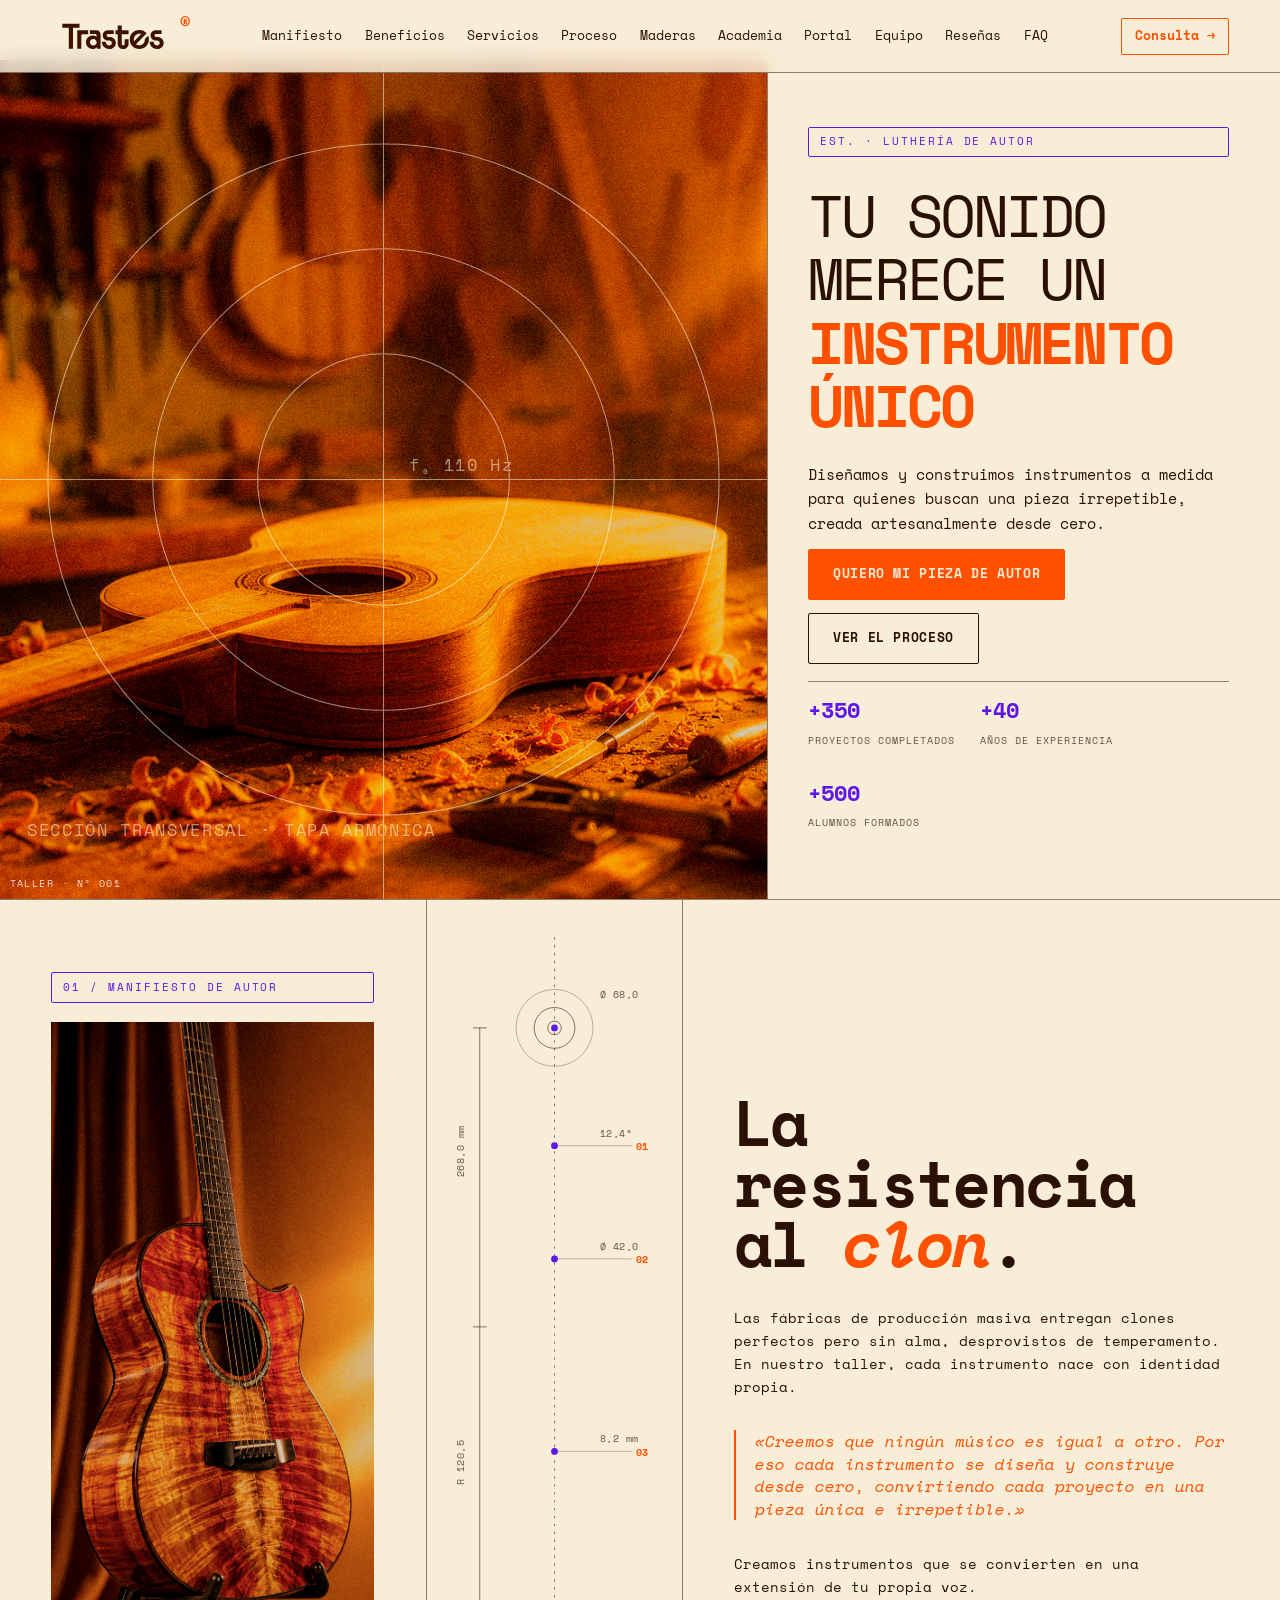
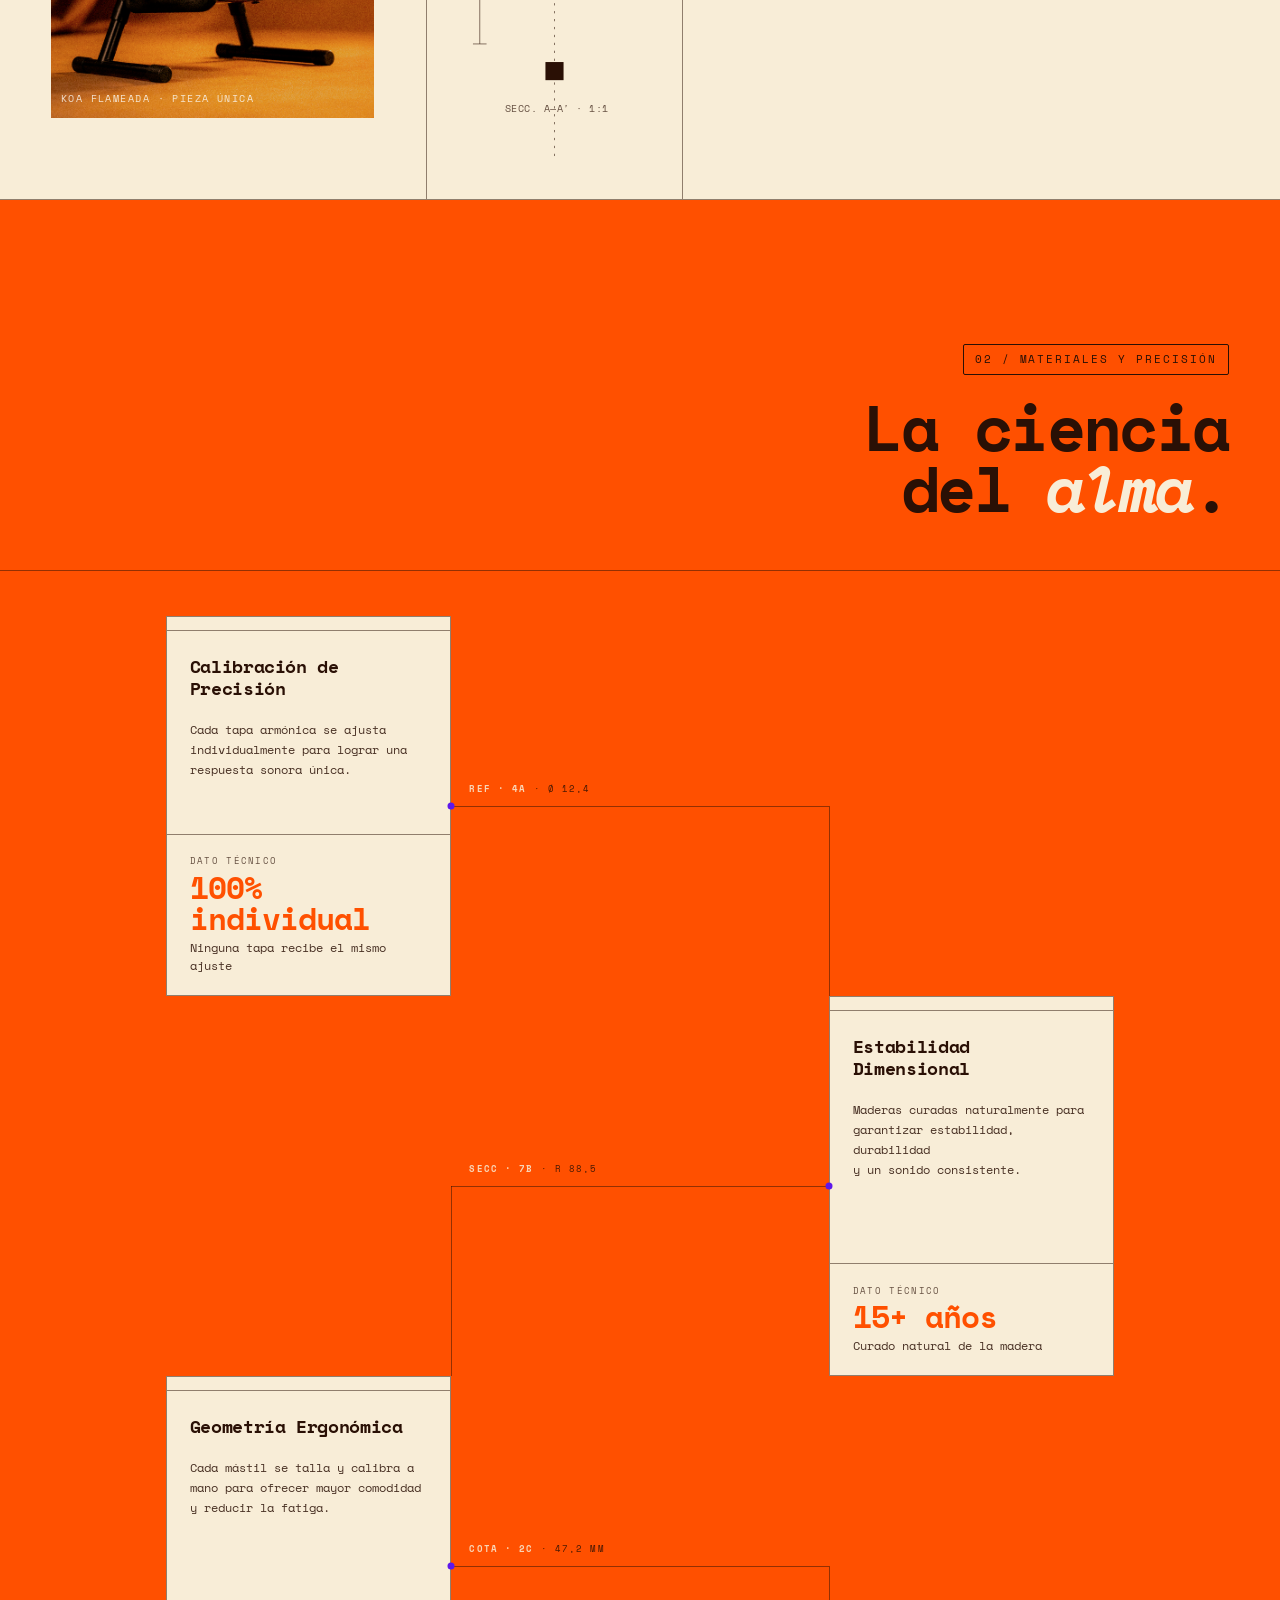
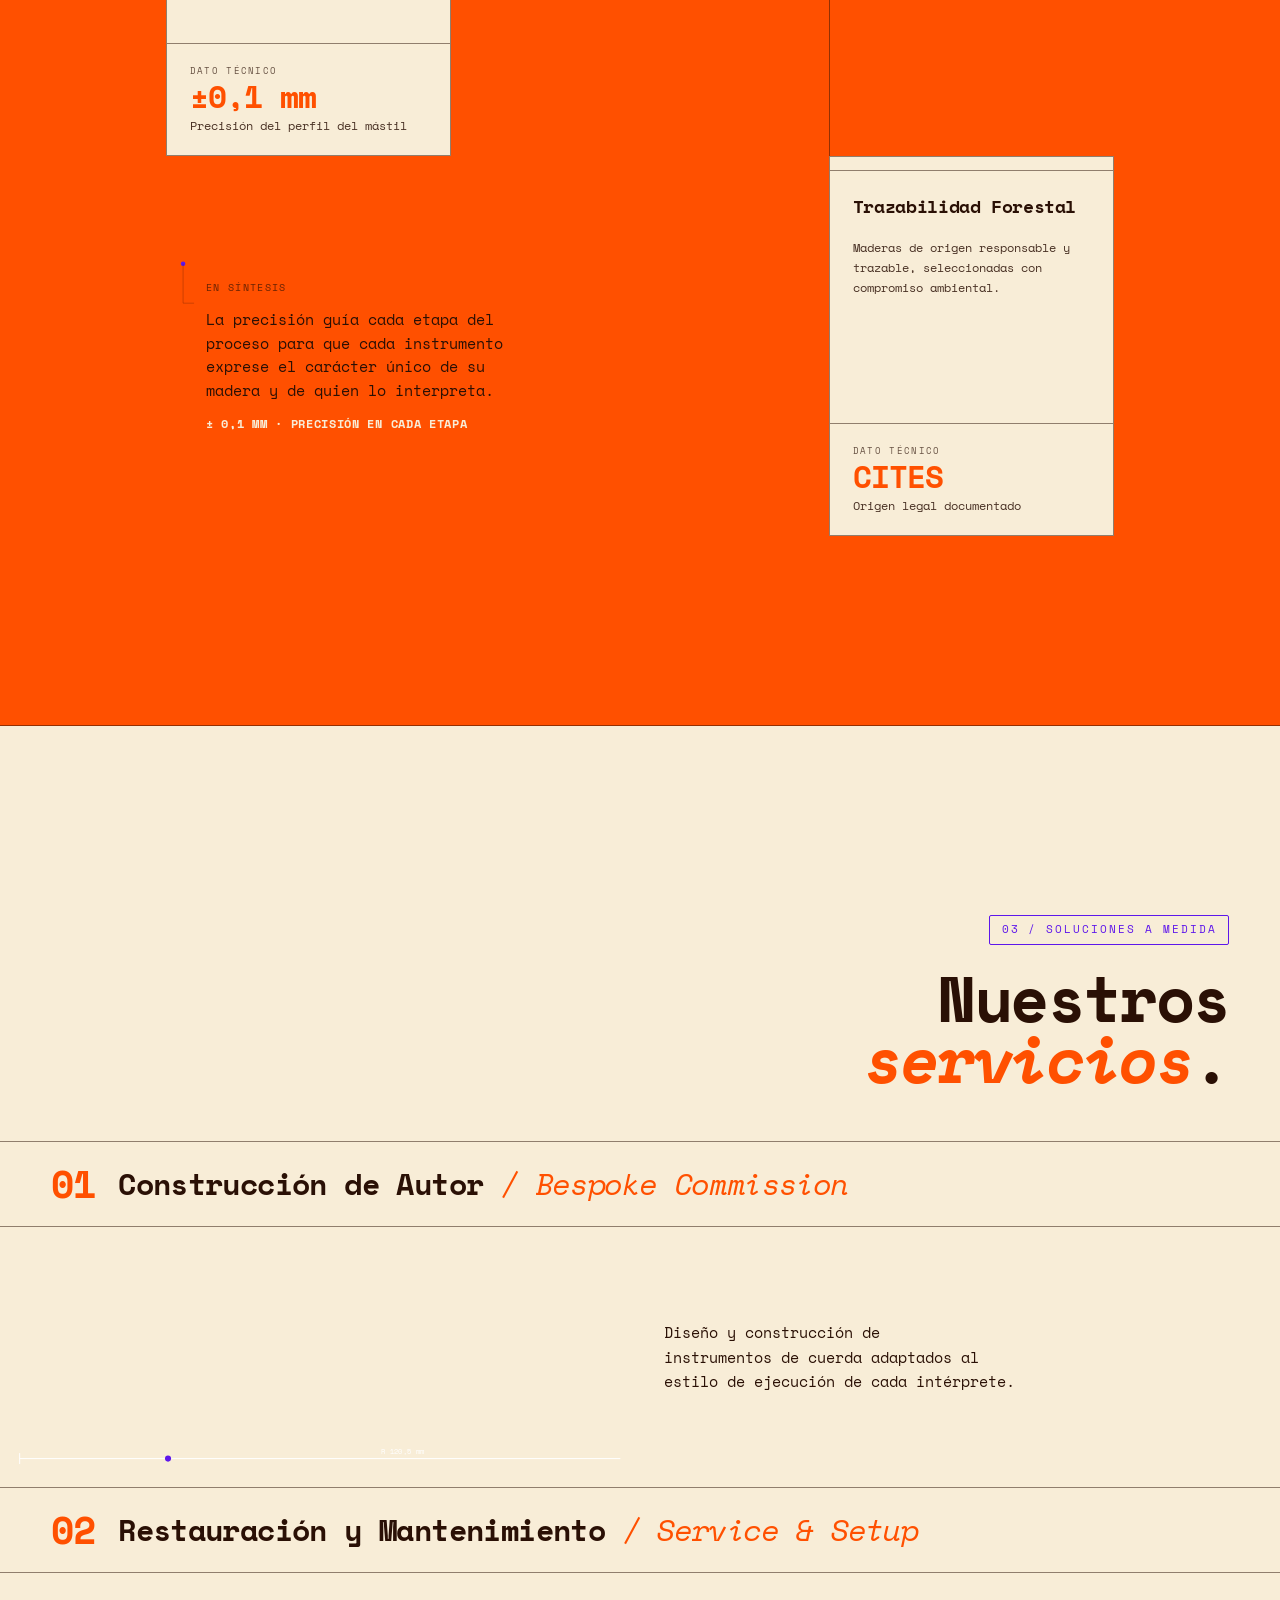
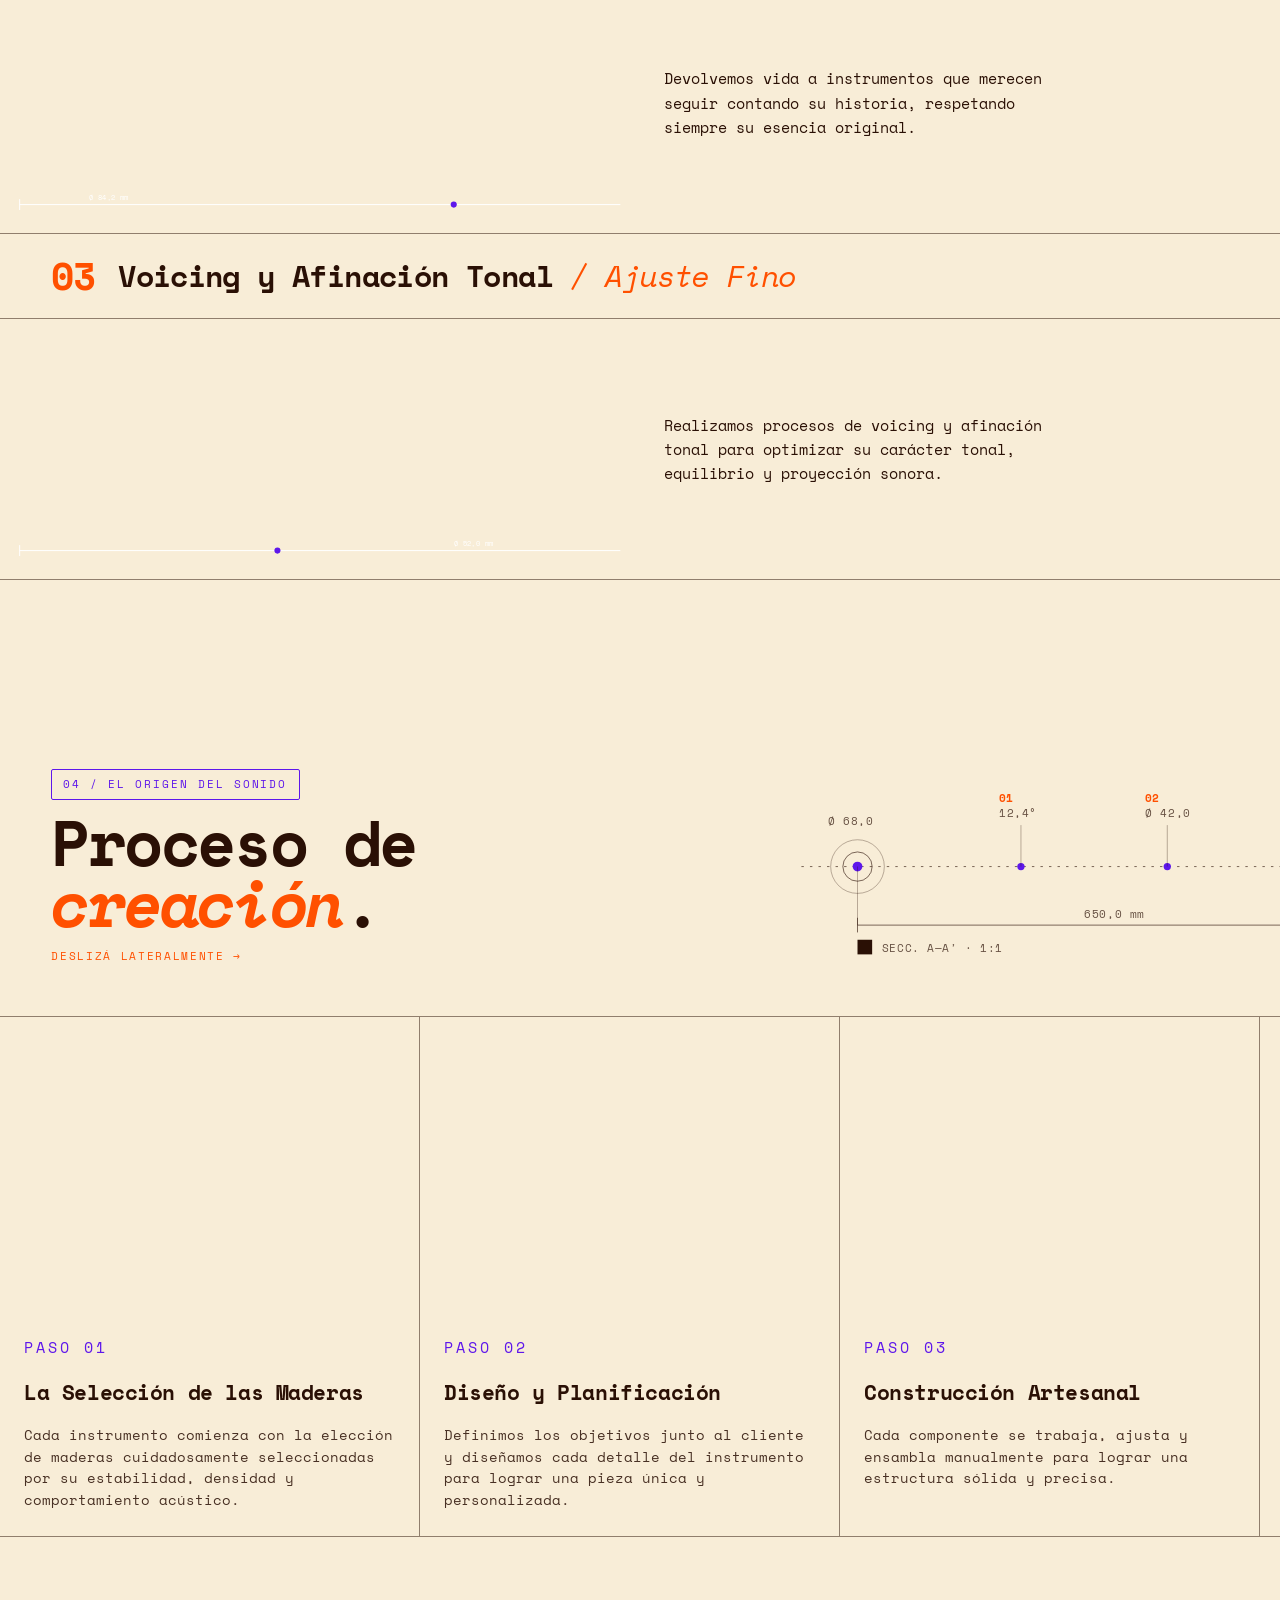
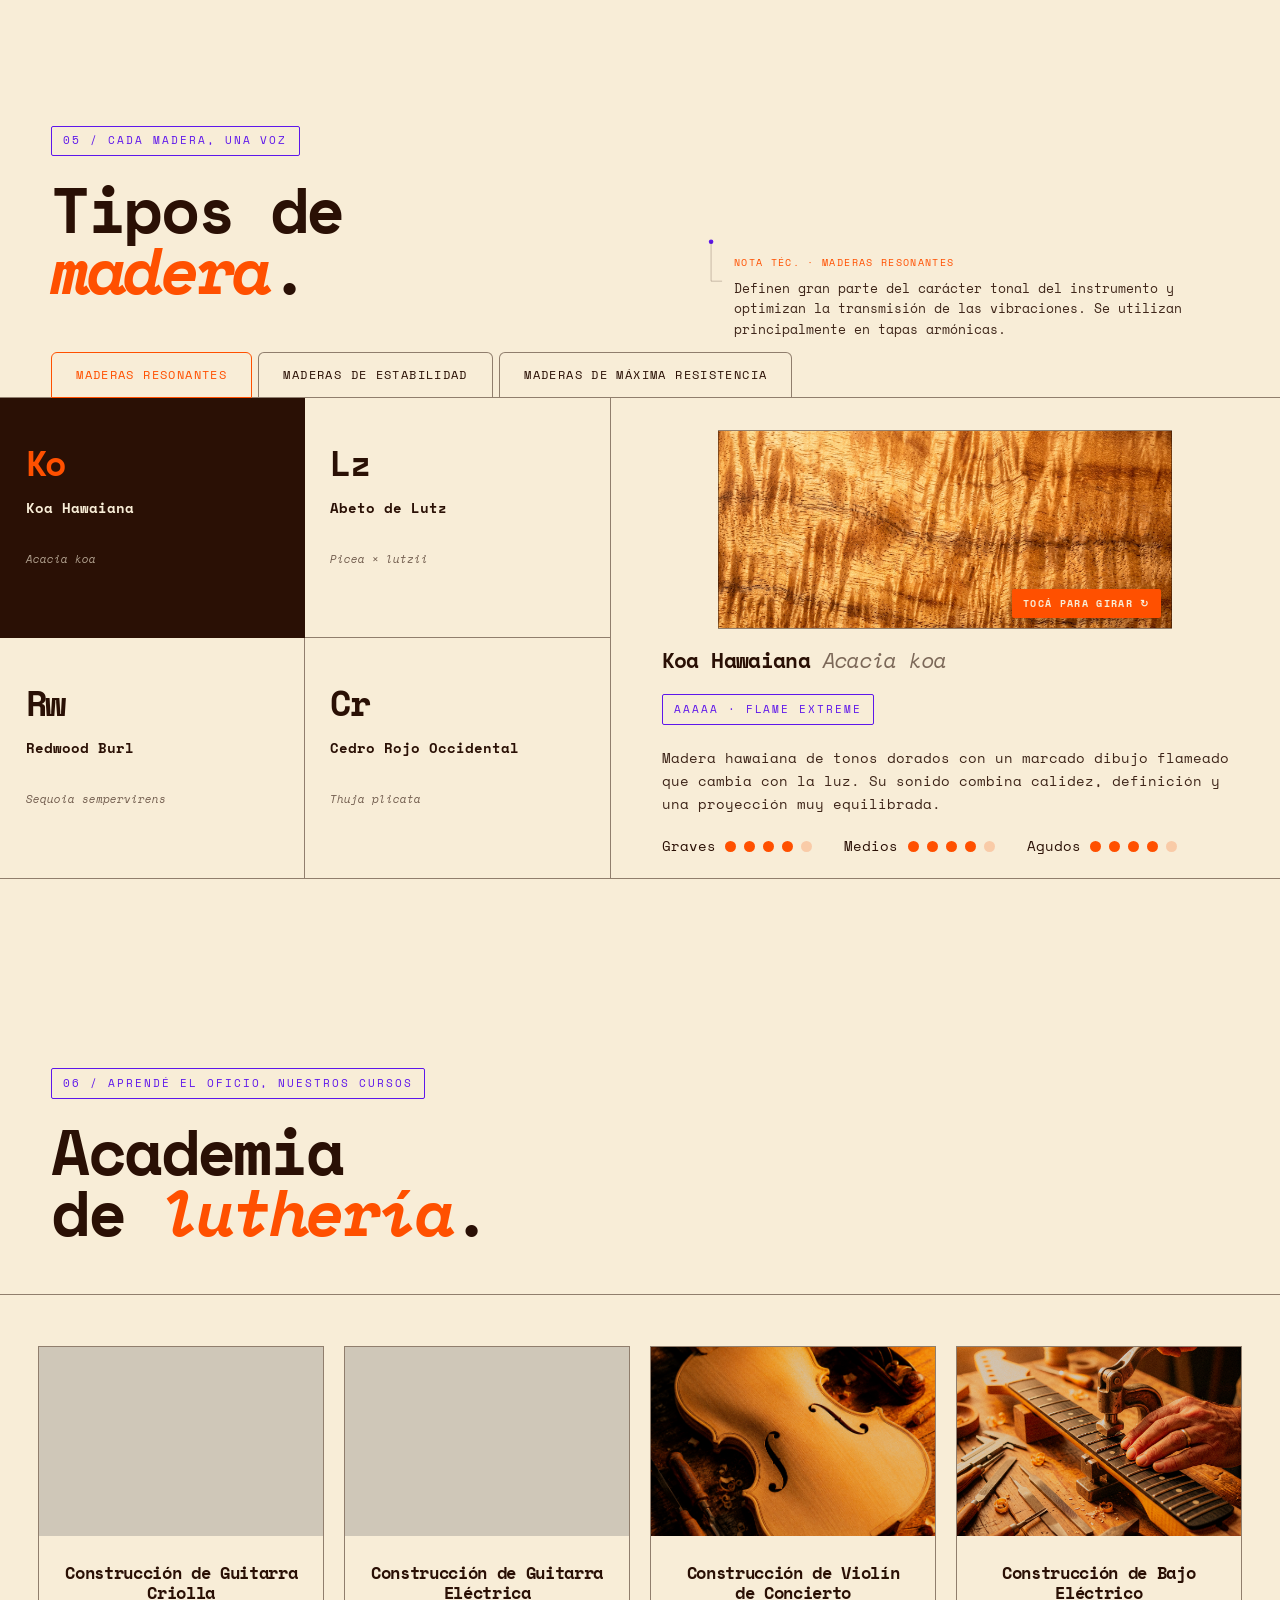
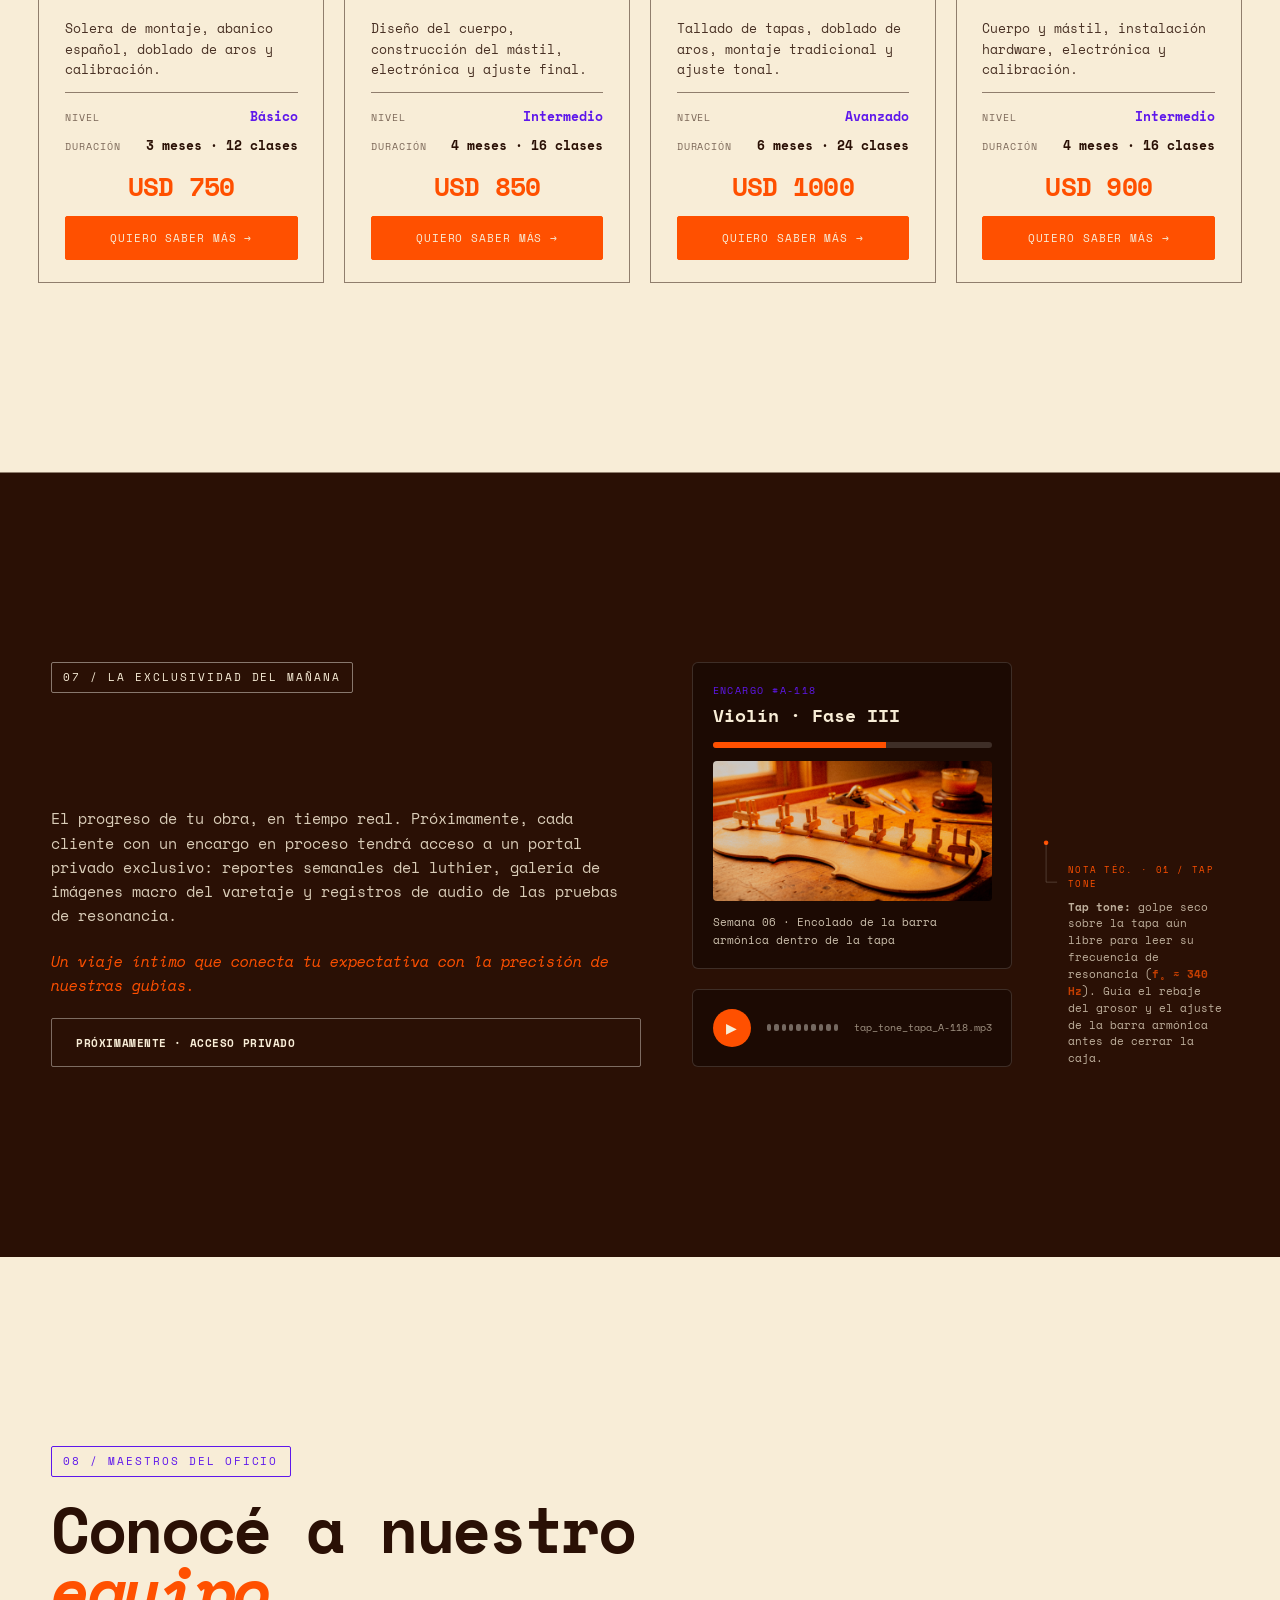
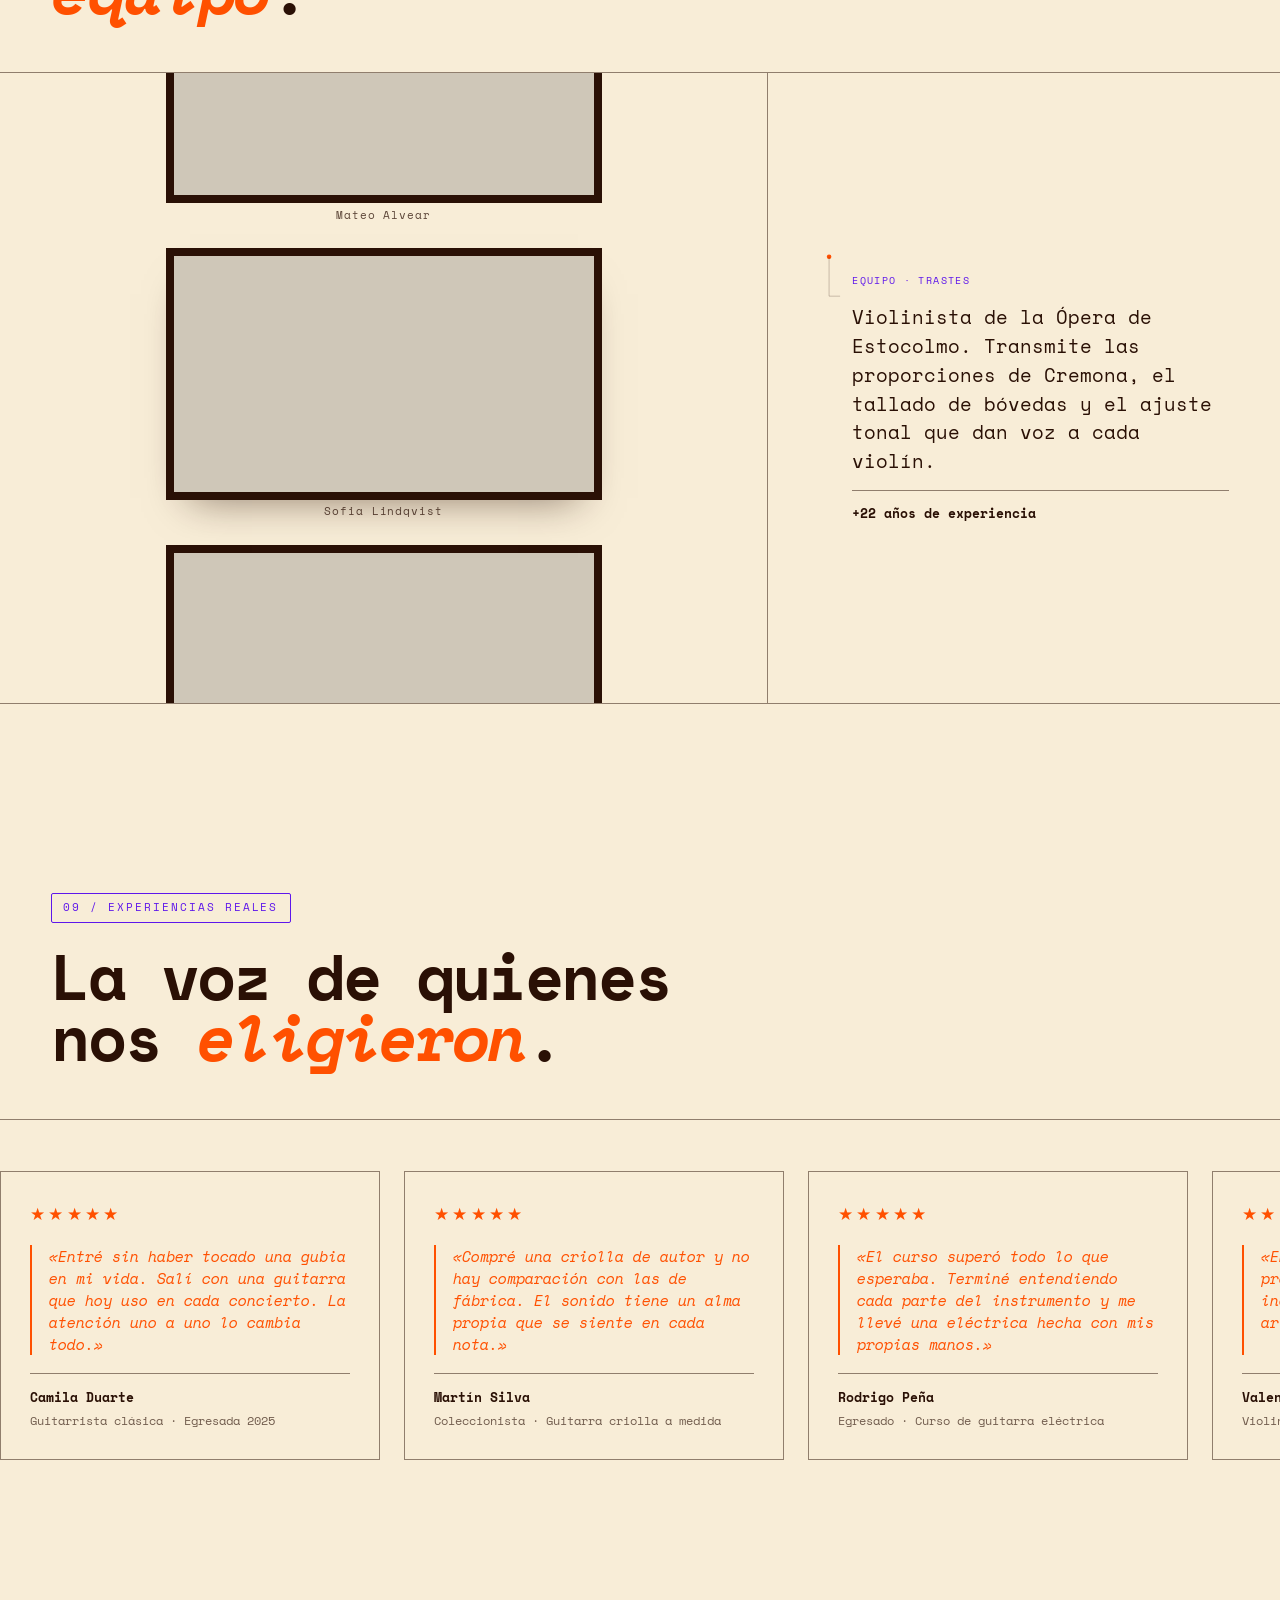
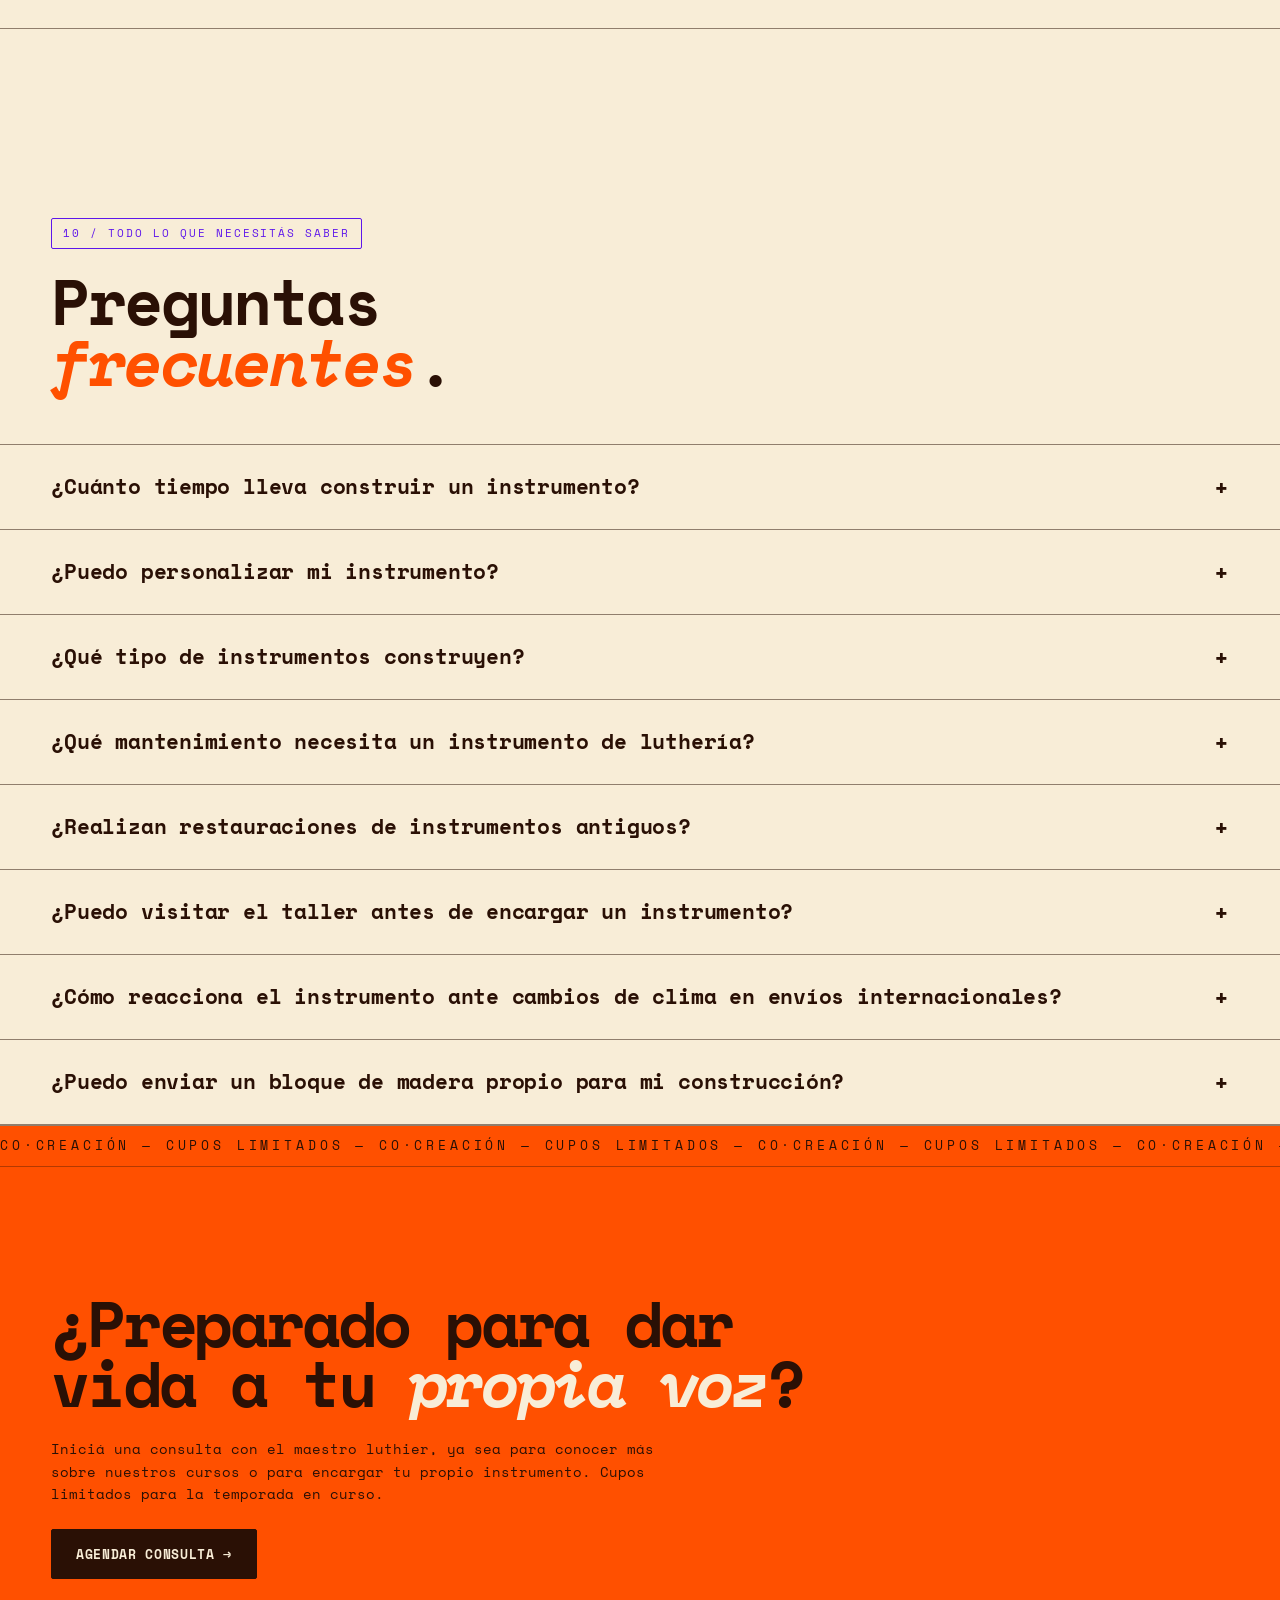
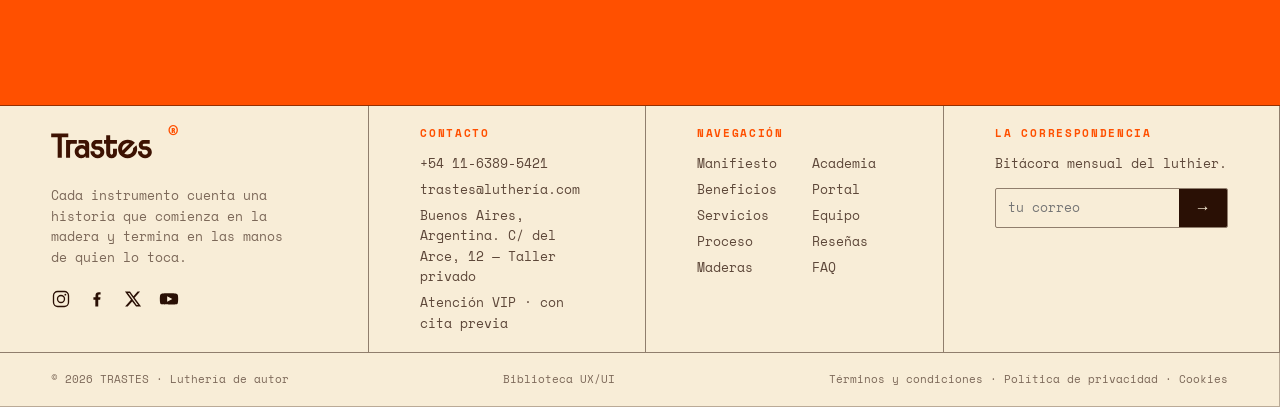
==== index.html @ 71323950 "Actualizacion 10/07" ====
<!DOCTYPE html>
<html lang="es">
<head>
  <meta charset="UTF-8" />
  <meta name="viewport" content="width=device-width, initial-scale=1.0" />
  <title>TRASTES · Luthería de Autor</title>
  <meta name="description" content="Trastes — luthería de autor. Instrumentos personalizados de alta gama: construcción bespoke, restauración histórica e ingeniería de tono. Maderas de resonancia master grade." />

  <!-- Space Mono -->
  <link rel="preconnect" href="https://fonts.googleapis.com" />
  <link rel="preconnect" href="https://fonts.gstatic.com" crossorigin />
  <link href="https://fonts.googleapis.com/css2?family=Space+Mono:ital,wght@0,400;0,700;1,400;1,700&display=swap" rel="stylesheet" />

  <link rel="stylesheet" href="css/styles.css" />
</head>
<body>

  <!-- ===================== NAV ===================== -->
  <header class="nav" id="nav">
    <a href="#hero" class="nav__brand" aria-label="TRASTES · inicio"><img src="assets/logo.svg" alt="TRASTES" class="nav__logo" /><span>®</span></a>
    <nav class="nav__links" aria-label="Navegación principal">
      <a href="#manifiesto">Manifiesto</a>
      <a href="#beneficios">Beneficios</a>
      <a href="#servicios">Servicios</a>
      <a href="#proceso">Proceso</a>
      <a href="#maderas">Maderas</a>
      <a href="#cursos">Academia</a>
      <a href="#vip">Portal</a>
      <a href="#equipo">Equipo</a>
      <a href="#reseñas">Reseñas</a>
      <a href="#faq">FAQ</a>
    </nav>
    <a href="#cta" class="nav__cta">Consulta →</a>
    <button class="nav__burger" id="burger" aria-label="Menú" aria-expanded="false">
      <span></span><span></span><span></span>
    </button>
  </header>

  <main>

  <!-- ============ SECCIÓN 1 · HERO ============ -->
  <section class="hero" id="hero">
    <div class="hero__image">
      <div class="ph ph--hero" data-label="TALLER · Nº 001">
        <svg class="blueprint" viewBox="0 0 400 400" preserveAspectRatio="xMidYMid slice" aria-hidden="true">
          <circle cx="200" cy="200" r="60" /><circle cx="200" cy="200" r="110" /><circle cx="200" cy="200" r="160" />
          <line x1="0" y1="200" x2="400" y2="200" /><line x1="200" y1="0" x2="200" y2="400" />
          <text x="212" y="196" class="bp-text">f₀ 110 Hz</text>
          <text x="30" y="370" class="bp-text">SECCIÓN TRANSVERSAL · TAPA ARMÓNICA</text>
        </svg>
      </div>
    </div>
    <div class="hero__text">
      <span class="tag tag--violet">EST. · LUTHERÍA DE AUTOR</span>
      <h1 class="hero__title">TU SONIDO<br />MERECE UN<br /><span class="hl-word">INSTRUMENTO</span><br /><span class="hl-word">ÚNICO</span></h1>
      <p class="hero__lead">
        Diseñamos y construimos instrumentos a medida para quienes buscan una pieza
        irrepetible, creada artesanalmente desde&nbsp;cero.
      </p>
      <div class="hero__actions">
        <a href="#cta" class="btn btn--accent">Quiero mi pieza de autor</a>
        <a href="#proceso" class="btn btn--ghost">Ver el proceso</a>
      </div>
      <div class="hero__meta">
        <div><b>+350</b><span>proyectos completados</span></div>
        <div><b>+40</b><span>años de experiencia</span></div>
        <div><b>+500</b><span>alumnos formados</span></div>
      </div>
    </div>
  </section>

  <!-- ============ SECCIÓN 2 · MANIFIESTO ============ -->
  <section class="manifesto" id="manifiesto">
    <div class="manifesto__col manifesto__left">
      <span class="tag tag--violet">01 / MANIFIESTO DE AUTOR</span>
      <div class="ph ph--diapason ph--tall" data-label="KOA FLAMEADA · PIEZA ÚNICA"></div>
    </div>
    <div class="manifesto__col manifesto__center" aria-hidden="true">
      <svg class="manifesto__draft" viewBox="0 0 220 760" preserveAspectRatio="xMidYMid meet">
        <!-- eje de simetría -->
        <line x1="110" y1="16" x2="110" y2="744" class="d-axis"/>
        <!-- nodo concéntrico superior -->
        <circle cx="110" cy="96" r="34" class="d-thin"/>
        <circle cx="110" cy="96" r="18" class="d-line"/>
        <circle cx="110" cy="96" r="6"  class="d-line"/>
        <circle cx="110" cy="96" r="3"  class="d-dot"/>
        <text x="150" y="70" class="d-txt">Ø 68,0</text>
        <!-- cota vertical A: 96 → 360 -->
        <line x1="44" y1="96"  x2="44" y2="360" class="d-line"/>
        <line x1="38" y1="96"  x2="50" y2="96"  class="d-line"/>
        <line x1="38" y1="360" x2="50" y2="360" class="d-line"/>
        <text x="30" y="228" class="d-txt" transform="rotate(-90 30 228)">268,0 mm</text>
        <!-- llamada 01 -->
        <line x1="110" y1="200" x2="178" y2="200" class="d-thin"/>
        <circle cx="110" cy="200" r="3" class="d-dot"/>
        <text x="150" y="192" class="d-txt">12,4°</text>
        <text x="182" y="204" class="d-num">01</text>
        <!-- llamada 02 -->
        <line x1="110" y1="300" x2="178" y2="300" class="d-thin"/>
        <circle cx="110" cy="300" r="3" class="d-dot"/>
        <text x="150" y="292" class="d-txt">Ø 42,0</text>
        <text x="182" y="304" class="d-num">02</text>
        <!-- cota vertical B: 360 → 640 -->
        <line x1="44" y1="360" x2="44" y2="640" class="d-line"/>
        <line x1="38" y1="640" x2="50" y2="640" class="d-line"/>
        <text x="30" y="500" class="d-txt" transform="rotate(-90 30 500)">R 120,5</text>
        <!-- llamada 03 -->
        <line x1="110" y1="470" x2="178" y2="470" class="d-thin"/>
        <circle cx="110" cy="470" r="3" class="d-dot"/>
        <text x="150" y="462" class="d-txt">8,2 mm</text>
        <text x="182" y="474" class="d-num">03</text>
        <!-- marcador inferior -->
        <rect x="102" y="656" width="16" height="16" class="d-fill"/>
        <text x="66" y="700" class="d-txt">SECC. A—A′ · 1:1</text>
      </svg>
    </div>
    <div class="manifesto__col manifesto__right">
      <h2 class="section-title">La resistencia<br />al <em>clon</em>.</h2>
      <p>
        Las fábricas de producción masiva entregan clones perfectos pero sin alma,
        desprovistos de temperamento. En nuestro taller, cada instrumento nace con
        identidad propia.
      </p>
      <blockquote>
        «Creemos que ningún músico es igual a otro. Por eso cada instrumento se
        diseña y construye desde cero, convirtiendo cada proyecto en una pieza
        única e irrepetible.»
      </blockquote>
      <p>
        Creamos instrumentos que se convierten en una extensión de tu propia voz.
      </p>
    </div>
  </section>

  <!-- ============ SECCIÓN · BENEFICIOS ============ -->
  <section class="benefits" id="beneficios">
    <div class="benefits__head">
      <span class="tag tag--violet">02 / MATERIALES Y PRECISIÓN</span>
      <h2 class="section-title">La ciencia<br />del <em>alma</em>.</h2>
    </div>
    <div class="benefits__zigzag">
      <article class="benefit">
        <span class="benefit__num"><svg class="benefit__mark" viewBox="0 0 28 28" aria-hidden="true"><circle cx="14" cy="14" r="10"/><circle cx="14" cy="14" r="5"/><circle class="dot" cx="14" cy="14" r="2"/></svg></span>
        <div class="benefit__mid">
          <h3>Calibración de Precisión</h3>
          <p>Cada tapa armónica se ajusta individualmente para lograr una respuesta sonora única.</p>
        </div>
        <div class="benefit__data">
          <span class="benefit__k">Dato técnico</span>
          <b>100% individual</b>
          <small>Ninguna tapa recibe el mismo ajuste</small>
        </div>
      </article>
      <div class="zz-conn zz-conn--l" aria-hidden="true">
        <span class="zz-dot"></span><span class="zz-h"></span><span class="zz-v"></span>
        <span class="zz-label"><b>REF · 4A</b> · Ø 12,4</span>
      </div>
      <article class="benefit">
        <span class="benefit__num"><svg class="benefit__mark" viewBox="0 0 28 28" aria-hidden="true"><rect x="6" y="6" width="16" height="16" transform="rotate(45 14 14)"/><circle class="dot" cx="14" cy="14" r="2"/></svg></span>
        <div class="benefit__mid">
          <h3>Estabilidad Dimensional</h3>
          <p>Maderas curadas naturalmente para<br />garantizar estabilidad, durabilidad<br />y un sonido consistente.</p>
        </div>
        <div class="benefit__data">
          <span class="benefit__k">Dato técnico</span>
          <b>15+ años</b>
          <small>Curado natural de la madera</small>
        </div>
      </article>
      <div class="zz-conn zz-conn--r" aria-hidden="true">
        <span class="zz-dot"></span><span class="zz-h"></span><span class="zz-v"></span>
        <span class="zz-label"><b>SECC · 7B</b> · R 88,5</span>
      </div>
      <article class="benefit">
        <span class="benefit__num"><svg class="benefit__mark" viewBox="0 0 28 28" aria-hidden="true"><path d="M14 5 L23 22 L5 22 Z"/><circle class="dot" cx="14" cy="17" r="2"/></svg></span>
        <div class="benefit__mid">
          <h3>Geometría Ergonómica</h3>
          <p>Cada mástil se talla y calibra a mano para ofrecer mayor comodidad y reducir la fatiga.</p>
        </div>
        <div class="benefit__data">
          <span class="benefit__k">Dato técnico</span>
          <b>±0,1 mm</b>
          <small>Precisión del perfil del mástil</small>
        </div>
      </article>
      <div class="zz-conn zz-conn--l" aria-hidden="true">
        <span class="zz-dot"></span><span class="zz-h"></span><span class="zz-v"></span>
        <span class="zz-label"><b>COTA · 2C</b> · 47,2 mm</span>
      </div>
      <article class="benefit">
        <span class="benefit__num"><svg class="benefit__mark" viewBox="0 0 28 28" aria-hidden="true"><circle cx="14" cy="14" r="10"/><line x1="14" y1="8" x2="14" y2="20"/><line x1="8" y1="14" x2="20" y2="14"/></svg></span>
        <div class="benefit__mid">
          <h3>Trazabilidad Forestal</h3>
          <p>Maderas de origen responsable y trazable, seleccionadas con compromiso ambiental.</p>
        </div>
        <div class="benefit__data">
          <span class="benefit__k">Dato técnico</span>
          <b>CITES</b>
          <small>Origen legal documentado</small>
        </div>
      </article>
      <div class="zz-note">
        <svg class="zz-note__svg" viewBox="0 0 24 66" preserveAspectRatio="xMinYMin meet" aria-hidden="true">
          <circle cx="11" cy="3" r="2.5" class="a-dot"/>
          <line x1="11" y1="3" x2="11" y2="46" class="a-line"/>
          <line x1="11" y1="46" x2="23" y2="46" class="a-line"/>
        </svg>
        <div class="zz-note__body">
          <span class="zz-note__tag">En síntesis</span>
          <p>La precisión guía cada etapa del proceso para que cada instrumento exprese el carácter único de su madera y de quien lo interpreta.</p>
          <span class="zz-note__measure">± 0,1 mm · precisión en cada etapa</span>
        </div>
      </div>
    </div>
  </section>

  <!-- ============ SECCIÓN · SERVICIOS ============ -->
  <section class="services" id="servicios">
    <div class="services__head">
      <span class="tag tag--violet">03 / SOLUCIONES A MEDIDA</span>
      <h2 class="section-title">Nuestros<br /><em>servicios</em>.</h2>
    </div>
    <ul class="services__list">
      <li class="service" data-service="0">
        <button class="service__row" aria-expanded="false">
          <span class="service__num">01</span>
          <span class="service__name">Construcción de Autor <em>/ Bespoke Commission</em></span>
          <span class="service__plus">+</span>
        </button>
        <div class="service__panel">
          <div class="ph ph--servicios3">
            <svg class="ph-croquis" viewBox="0 0 1000 44" preserveAspectRatio="xMidYMid meet" aria-hidden="true">
              <line class="l" x1="6" y1="24" x2="994" y2="24"/>
              <line class="l" x1="6" y1="15" x2="6" y2="33"/>
              <circle class="d" cx="250" cy="24" r="5"/>
              <text class="t" x="600" y="17">R 120,5 mm</text>
            </svg>
          </div>
          <p>Diseño y construcción de<br />instrumentos de cuerda adaptados al<br />estilo de ejecución de cada intérprete.</p>
        </div>
      </li>
      <li class="service" data-service="1">
        <button class="service__row" aria-expanded="false">
          <span class="service__num">02</span>
          <span class="service__name">Restauración y Mantenimiento <em>/ Service &amp; Setup</em></span>
          <span class="service__plus">+</span>
        </button>
        <div class="service__panel">
          <div class="ph ph--servicios2">
            <svg class="ph-croquis" viewBox="0 0 1000 44" preserveAspectRatio="xMidYMid meet" aria-hidden="true">
              <line class="l" x1="6" y1="24" x2="994" y2="24"/>
              <line class="l" x1="6" y1="15" x2="6" y2="33"/>
              <circle class="d" cx="720" cy="24" r="5"/>
              <text class="t" x="120" y="17">Ø 84,2 mm</text>
            </svg>
          </div>
          <p>Devolvemos vida a instrumentos que merecen seguir contando su historia, respetando siempre su esencia original.</p>
        </div>
      </li>
      <li class="service" data-service="2">
        <button class="service__row" aria-expanded="false">
          <span class="service__num">03</span>
          <span class="service__name">Voicing y Afinación Tonal <em>/ Ajuste Fino</em></span>
          <span class="service__plus">+</span>
        </button>
        <div class="service__panel">
          <div class="ph ph--servicios4">
            <svg class="ph-croquis" viewBox="0 0 1000 44" preserveAspectRatio="xMidYMid meet" aria-hidden="true">
              <line class="l" x1="6" y1="24" x2="994" y2="24"/>
              <line class="l" x1="6" y1="15" x2="6" y2="33"/>
              <circle class="d" cx="430" cy="24" r="5"/>
              <text class="t" x="720" y="17">Ø 52,0 mm</text>
            </svg>
          </div>
          <p>Realizamos procesos de voicing y afinación tonal para optimizar su carácter tonal, equilibrio y proyección sonora.</p>
        </div>
      </li>
    </ul>
  </section>

  <!-- ============ SECCIÓN 5 · PROCESO ============ -->
  <section class="process" id="proceso">
    <div class="process__head">
      <div class="process__head-text">
        <span class="tag tag--violet">04 / EL ORIGEN DEL SONIDO</span>
        <h2 class="section-title">Proceso de<br /><em>creación</em>.</h2>
        <p class="process__hint">Deslizá lateralmente →</p>
      </div>
      <svg class="process__draft" viewBox="0 0 560 160" preserveAspectRatio="xMidYMid meet" aria-hidden="true">
        <!-- eje principal -->
        <line x1="20" y1="80" x2="560" y2="80" class="d-axis"/>
        <!-- nodo concéntrico -->
        <circle cx="66" cy="80" r="22" class="d-thin"/>
        <circle cx="66" cy="80" r="12" class="d-line"/>
        <circle cx="66" cy="80" r="4"  class="d-dot"/>
        <text x="42" y="46" class="d-txt">Ø 68,0</text>
        <!-- llamada 01 -->
        <circle cx="200" cy="80" r="3" class="d-dot"/>
        <line x1="200" y1="80" x2="200" y2="46" class="d-thin"/>
        <text x="182" y="39" class="d-txt">12,4°</text>
        <text x="182" y="27" class="d-num">01</text>
        <!-- llamada 02 -->
        <circle cx="320" cy="80" r="3" class="d-dot"/>
        <line x1="320" y1="80" x2="320" y2="46" class="d-thin"/>
        <text x="302" y="39" class="d-txt">Ø 42,0</text>
        <text x="302" y="27" class="d-num">02</text>
        <!-- llamada 03 -->
        <circle cx="440" cy="80" r="3" class="d-dot"/>
        <line x1="440" y1="80" x2="440" y2="46" class="d-thin"/>
        <text x="418" y="39" class="d-txt">R 120,5</text>
        <text x="418" y="27" class="d-num">03</text>
        <!-- líneas de extensión + cota 650 mm -->
        <line x1="66"  y1="80" x2="66"  y2="128" class="d-thin"/>
        <line x1="500" y1="80" x2="500" y2="128" class="d-thin"/>
        <line x1="66" y1="128" x2="500" y2="128" class="d-line"/>
        <line x1="66"  y1="122" x2="66"  y2="134" class="d-line"/>
        <line x1="500" y1="122" x2="500" y2="134" class="d-line"/>
        <text x="252" y="122" class="d-txt">650,0 mm</text>
        <!-- marcador -->
        <rect x="66" y="140" width="12" height="12" class="d-fill"/>
        <text x="86" y="150" class="d-txt">SECC. A—A′ · 1:1</text>
      </svg>
    </div>
    <div class="process__track" id="processTrack">
      <article class="frame">
        <div class="ph ph--proceso1" data-label="01"></div>
        <span class="frame__step">Paso 01</span>
        <h3>La Selección de las Maderas</h3>
        <p>Cada instrumento comienza con la elección de maderas cuidadosamente seleccionadas por su estabilidad, densidad y comportamiento acústico.</p>
      </article>
      <article class="frame">
        <div class="ph ph--proceso2" data-label="02"></div>
        <span class="frame__step">Paso 02</span>
        <h3>Diseño y Planificación</h3>
        <p>Definimos los objetivos junto al cliente y diseñamos cada detalle del instrumento para lograr una pieza única y personalizada.</p>
      </article>
      <article class="frame">
        <div class="ph ph--proceso3" data-label="03"></div>
        <span class="frame__step">Paso 03</span>
        <h3>Construcción Artesanal</h3>
        <p>Cada componente se trabaja, ajusta y ensambla manualmente para lograr una estructura sólida y precisa.</p>
      </article>
      <article class="frame">
        <div class="ph ph--proceso5" data-label="04"></div>
        <span class="frame__step">Paso 04</span>
        <h3>Terminación y Acabado</h3>
        <p>Esta etapa revela el carácter del instrumento, combinando acabados de alta calidad con una protección pensada para perdurar.</p>
      </article>
      <article class="frame">
        <div class="ph ph--proceso4" data-label="05"></div>
        <span class="frame__step">Paso 05</span>
        <h3>Afinación Acústica</h3>
        <p>El instrumento se ajusta para revelar el potencial único de cada instrumento, optimizando su resonancia, equilibrio tonal y respuesta sonora.</p>
      </article>
      <article class="frame">
        <div class="ph ph--proceso6" data-label="06"></div>
        <span class="frame__step">Paso 06</span>
        <h3>Ajuste Final y Entrega</h3>
        <p>Antes de su entrega, el instrumento se inspecciona, ajusta y prepara para ofrecer su mejor desempeño desde el primer acorde.</p>
      </article>
    </div>
  </section>

  <!-- ============ SECCIÓN 6 · MADERAS ============ -->
  <section class="woods" id="maderas">
    <div class="woods__head">
      <div class="woods__head-main">
        <span class="tag tag--violet">05 / CADA MADERA, UNA VOZ</span>
        <h2 class="section-title">Tipos de<br /><em>madera</em>.</h2>
      </div>
      <aside class="woods__note" id="woodNote" aria-live="polite"></aside>
    </div>
    <div class="woods__tabs" role="tablist" aria-label="Categorías de madera">
      <button class="woods__tab is-active" data-cat="resonantes" aria-selected="true">Maderas resonantes</button>
      <button class="woods__tab" data-cat="estabilidad" aria-selected="false">Maderas de estabilidad</button>
      <button class="woods__tab" data-cat="dureza" aria-selected="false">Maderas de Máxima Resistencia</button>
    </div>
    <div class="woods__body">
      <div class="woods__selector" id="woodSelector" role="tablist" aria-label="Maderas">
        <!-- Celdas generadas por JS según la categoría -->
      </div>

      <aside class="woods__panel" id="woodPanel" aria-live="polite">
        <!-- Rellenado por JS -->
      </aside>
    </div>
  </section>

  <!-- ============ SECCIÓN 7 · CURSOS ============ -->
  <section class="courses" id="cursos">
    <div class="courses__head">
      <span class="tag tag--violet">06 / Aprendé el oficio, nuestros cursos</span>
      <h2 class="section-title">Academia<br />de <em>luthería</em>.</h2>
    </div>
    <div class="courses__grid">
      <article class="course">
        <svg class="course__frame" aria-hidden="true"><rect pathLength="100" x="0" y="0" width="100%" height="100%"/></svg>
        <div class="course__img course__img--criolla" aria-hidden="true"></div>
        <h3>Construcción de Guitarra Criolla</h3>
        <p class="course__lead">Solera de montaje, abanico español, doblado de aros y calibración.</p>
        <ul class="course__meta">
          <li><span>Nivel</span><b class="course__level">Básico</b></li>
          <li><span>Duración</span><b>3 meses · 12 clases</b></li>
        </ul>
        <div class="course__price">USD 750</div>
        <a href="curso-guitarra-criolla.html" class="course__btn">Quiero saber más →</a>
      </article>
      <article class="course">
        <svg class="course__frame" aria-hidden="true"><rect pathLength="100" x="0" y="0" width="100%" height="100%"/></svg>
        <div class="course__img course__img--electrica" aria-hidden="true"></div>
        <h3>Construcción de Guitarra Eléctrica</h3>
        <p class="course__lead">Diseño del cuerpo, construcción del mástil, electrónica y ajuste final.</p>
        <ul class="course__meta">
          <li><span>Nivel</span><b class="course__level">Intermedio</b></li>
          <li><span>Duración</span><b>4 meses · 16 clases</b></li>
        </ul>
        <div class="course__price">USD 850</div>
        <a href="#cta" class="course__btn">Quiero saber más →</a>
      </article>
      <article class="course">
        <svg class="course__frame" aria-hidden="true"><rect pathLength="100" x="0" y="0" width="100%" height="100%"/></svg>
        <div class="course__img course__img--violin" aria-hidden="true"></div>
        <h3>Construcción de Violín de Concierto</h3>
        <p class="course__lead">Tallado de tapas, doblado de aros, montaje tradicional y ajuste tonal.</p>
        <ul class="course__meta">
          <li><span>Nivel</span><b class="course__level">Avanzado</b></li>
          <li><span>Duración</span><b>6 meses · 24 clases</b></li>
        </ul>
        <div class="course__price">USD 1000</div>
        <a href="#cta" class="course__btn">Quiero saber más →</a>
      </article>
      <article class="course">
        <svg class="course__frame" aria-hidden="true"><rect pathLength="100" x="0" y="0" width="100%" height="100%"/></svg>
        <div class="course__img course__img--bajo" aria-hidden="true"></div>
        <h3>Construcción de Bajo Eléctrico</h3>
        <p class="course__lead">Cuerpo y mástil, instalación hardware, electrónica y calibración.</p>
        <ul class="course__meta">
          <li><span>Nivel</span><b class="course__level">Intermedio</b></li>
          <li><span>Duración</span><b>4 meses · 16 clases</b></li>
        </ul>
        <div class="course__price">USD 900</div>
        <a href="#cta" class="course__btn">Quiero saber más →</a>
      </article>
    </div>
  </section>

  <!-- ============ SECCIÓN 8 · PORTAL VIP ============ -->
  <section class="vip" id="vip">
    <div class="vip__text">
      <span class="tag tag--violet">07 / LA EXCLUSIVIDAD DEL MAÑANA</span>
      <h2 class="section-title section-title--light">Seguimiento <em>VIP</em></h2>
      <p>
        El progreso de tu obra, en tiempo real. Próximamente, cada cliente con un
        encargo en proceso tendrá acceso a un portal privado exclusivo: reportes
        semanales del luthier, galería de imágenes macro del varetaje y registros de
        audio de las pruebas de resonancia.
      </p>
      <p class="vip__soon">Un viaje íntimo que conecta tu expectativa con la precisión de nuestras gubias.</p>
      <span class="btn btn--soon">Próximamente · acceso privado</span>
    </div>
    <div class="vip__mock">
      <div class="vip__mock-cards">
      <div class="mock mock--phone">
        <div class="mock__row"><small>ENCARGO #A-118</small><b>Violín · Fase III</b></div>
        <div class="mock__prog"><i style="width:62%"></i></div>
        <div class="mock__thumb"></div>
        <div class="mock__note">Semana 06 · Encolado de la barra armónica dentro de la tapa</div>
      </div>
      <div class="mock mock--audio">
        <button class="mock__play" aria-label="Reproducir tap tone de la tapa">▶</button>
        <div class="mock__wave"><span></span><span></span><span></span><span></span><span></span><span></span><span></span><span></span><span></span><span></span></div>
        <small>tap_tone_tapa_A-118.mp3</small>
        <audio id="tapToneAudio" src="assets/tap_tone.mp3" preload="none"></audio>
      </div>
      </div>
      <div class="mock__annot">
        <svg class="mock__annot-svg" viewBox="0 0 24 66" preserveAspectRatio="xMinYMin meet" aria-hidden="true">
          <circle cx="11" cy="3" r="2.5" class="a-dot"/>
          <line x1="11" y1="3" x2="11" y2="46" class="a-line"/>
          <line x1="11" y1="46" x2="23" y2="46" class="a-line"/>
        </svg>
        <div class="mock__annot-body">
          <span class="mock__annot-tag">Nota téc. · 01 / Tap tone</span>
          <p>
            <strong>Tap tone:</strong> golpe seco sobre la tapa aún libre para leer su
            frecuencia de resonancia (<b class="a-measure">f₀ ≈ 340 Hz</b>). Guía el rebaje
            del grosor y el ajuste de la barra armónica antes de cerrar la caja.
          </p>
        </div>
      </div>
    </div>
  </section>

  <!-- ============ SECCIÓN 9 · RESEÑAS ============ -->
  <section class="reviews" id="equipo">
    <div class="reviews__head">
      <span class="tag tag--violet">08 / Maestros del oficio</span>
      <h2 class="section-title">Conocé a nuestro<br /><em>equipo</em>.</h2>
    </div>
    <div class="reviews__body">
      <div class="rev-carousel" id="revCarousel">
        <ul class="rev-track" id="revTrack" role="tablist" aria-label="Equipo"></ul>
      </div>
      <aside class="rev-note" id="revNote" aria-live="polite"></aside>
    </div>
  </section>

  <!-- ============ SECCIÓN · RESEÑAS (testimonios) ============ -->
  <section class="testi" id="reseñas">
    <div class="testi__head">
      <span class="tag tag--violet">09 / EXPERIENCIAS REALES</span>
      <h2 class="section-title">La voz de quienes<br />nos <em>eligieron</em>.</h2>
    </div>
    <div class="testi__viewport" aria-label="Reseñas de clientes y egresados">
      <div class="testi__track" id="testiTrack">
        <!-- Cards generadas y duplicadas por JS para el loop continuo -->
      </div>
    </div>
  </section>

  <!-- ============ SECCIÓN 10 · FAQ ============ -->
  <section class="faq" id="faq">
    <div class="faq__head">
      <span class="tag tag--violet">10 / Todo lo que necesitás saber</span>
      <h2 class="section-title">Preguntas<br /><em>frecuentes</em>.</h2>
    </div>
    <div class="faq__list">
      <div class="qa">
        <button class="qa__q" aria-expanded="false">
          <span>¿Cuánto tiempo lleva construir un instrumento?</span>
          <span class="qa__icon">+</span>
        </button>
        <div class="qa__a">
          <p>Depende del proyecto y del nivel de personalización, pero el proceso suele requerir entre tres y seis meses de trabajo artesanal.</p>
        </div>
      </div>
      <div class="qa">
        <button class="qa__q" aria-expanded="false">
          <span>¿Puedo personalizar mi instrumento?</span>
          <span class="qa__icon">+</span>
        </button>
        <div class="qa__a">
          <p>Sí. Podés participar en la elección de maderas, terminaciones, medidas y distintos detalles de diseño.</p>
        </div>
      </div>
      <div class="qa">
        <button class="qa__q" aria-expanded="false">
          <span>¿Qué tipo de instrumentos construyen?</span>
          <span class="qa__icon">+</span>
        </button>
        <div class="qa__a">
          <p>Construimos instrumentos de cuerda de forma artesanal, desarrollados a medida según las necesidades, preferencias y estilo de cada músico.</p>
        </div>
      </div>
      <div class="qa">
        <button class="qa__q" aria-expanded="false">
          <span>¿Qué mantenimiento necesita un instrumento de luthería?</span>
          <span class="qa__icon">+</span>
        </button>
        <div class="qa__a">
          <p>Recomendamos realizar revisiones periódicas, mantener una correcta humedad ambiental y utilizar productos adecuados para conservar la madera y el acabado.</p>
        </div>
      </div>
      <div class="qa">
        <button class="qa__q" aria-expanded="false">
          <span>¿Realizan restauraciones de instrumentos antiguos?</span>
          <span class="qa__icon">+</span>
        </button>
        <div class="qa__a">
          <p>Sí. Restauramos instrumentos respetando su construcción original y recuperando su estabilidad, funcionalidad y carácter sonoro.</p>
        </div>
      </div>
      <div class="qa">
        <button class="qa__q" aria-expanded="false">
          <span>¿Puedo visitar el taller antes de encargar un instrumento?</span>
          <span class="qa__icon">+</span>
        </button>
        <div class="qa__a">
          <p>Sí. Es posible coordinar una visita para conocer el taller, el proceso de construcción y conversar sobre el proyecto.</p>
        </div>
      </div>
      <div class="qa">
        <button class="qa__q" aria-expanded="false">
          <span>¿Cómo reacciona el instrumento ante cambios de clima en envíos internacionales?</span>
          <span class="qa__icon">+</span>
        </button>
        <div class="qa__a">
          <p>Todos los instrumentos se envían en estuches termo-sellados con un sensor de humedad digital integrado. Las maderas, curadas de forma natural durante décadas, minimizan drásticamente su susceptibilidad a las variaciones higrométricas.</p>
          <div class="qa__chart"><span>18°C</span><i></i><span>45–55% HR</span></div>
        </div>
      </div>
      <div class="qa">
        <button class="qa__q" aria-expanded="false">
          <span>¿Puedo enviar un bloque de madera propio para mi construcción?</span>
          <span class="qa__icon">+</span>
        </button>
        <div class="qa__a">
          <p>Sí. El luthier debe inspeccionar físicamente el bloque para verificar que el corte de la fibra sea perfectamente radial (quartersawn) y que su porcentaje de humedad interna sea inferior al ocho por ciento para garantizar su viabilidad estructural.</p>
        </div>
      </div>
    </div>
  </section>

  <!-- ============ SECCIÓN 11 · CTA ============ -->
  <section class="cta" id="cta">
    <div class="cta__marquee" aria-hidden="true">
      <div class="cta__marquee-track">
        <span>CO·CREACIÓN — CUPOS LIMITADOS — CO·CREACIÓN — CUPOS LIMITADOS — CO·CREACIÓN — CUPOS LIMITADOS — CO·CREACIÓN — CUPOS LIMITADOS — </span>
        <span>CO·CREACIÓN — CUPOS LIMITADOS — CO·CREACIÓN — CUPOS LIMITADOS — CO·CREACIÓN — CUPOS LIMITADOS — CO·CREACIÓN — CUPOS LIMITADOS — </span>
      </div>
    </div>
    <div class="cta__inner">
      <h2 class="cta__title">¿Preparado para dar<br />vida a tu <em>propia voz</em>?</h2>
      <p>Iniciá una consulta con el maestro luthier, ya sea para conocer más sobre nuestros cursos o para encargar tu propio instrumento. Cupos limitados para la temporada en curso.</p>
      <button class="btn btn--dark" id="openModal">Agendar consulta →</button>
    </div>
  </section>

  </main>

  <!-- ============ SECCIÓN 12 · FOOTER ============ -->
  <footer class="footer" id="footer">
    <div class="footer__brand">
      <a href="#hero" class="nav__brand" aria-label="TRASTES · inicio"><img src="assets/logo.svg" alt="TRASTES" class="nav__logo" /><span>®</span></a>
      <p>Cada instrumento cuenta una historia que comienza en la madera y termina en las manos de quien lo toca.</p>
      <div class="footer__social">
        <a href="#" aria-label="Instagram">
          <svg viewBox="0 0 24 24" fill="none" stroke="currentColor" stroke-width="1.6" aria-hidden="true">
            <rect x="3" y="3" width="18" height="18" rx="5"/><circle cx="12" cy="12" r="4.2"/><circle cx="17.2" cy="6.8" r="1.1" fill="currentColor" stroke="none"/>
          </svg>
        </a>
        <a href="#" aria-label="Facebook">
          <svg viewBox="0 0 24 24" fill="currentColor" aria-hidden="true">
            <path d="M13.5 21v-8h2.3l.4-3h-2.7V8.1c0-.9.3-1.5 1.6-1.5h1.2V4c-.6-.1-1.4-.2-2.3-.2-2.3 0-3.8 1.4-3.8 3.9V10H7.7v3H10v8h3.5z"/>
          </svg>
        </a>
        <a href="#" aria-label="X">
          <svg viewBox="0 0 24 24" fill="currentColor" aria-hidden="true">
            <path d="M17.5 3h3l-6.6 7.6L21.7 21h-6l-4.7-6.1L5.6 21H2.5l7.1-8.1L2.3 3h6.1l4.2 5.6L17.5 3zm-1.1 16.2h1.7L7.7 4.7H5.9l10.5 14.5z"/>
          </svg>
        </a>
        <a href="#" aria-label="YouTube">
          <svg viewBox="0 0 24 24" fill="currentColor" aria-hidden="true">
            <path d="M23 12s0-3.2-.4-4.7c-.2-.8-.9-1.5-1.7-1.7C19.4 5.2 12 5.2 12 5.2s-7.4 0-8.9.4c-.8.2-1.5.9-1.7 1.7C1 8.8 1 12 1 12s0 3.2.4 4.7c.2.8.9 1.5 1.7 1.7 1.5.4 8.9.4 8.9.4s7.4 0 8.9-.4c.8-.2 1.5-.9 1.7-1.7.4-1.5.4-4.7.4-4.7zM9.8 15.3V8.7l6.2 3.3-6.2 3.3z"/>
          </svg>
        </a>
      </div>
    </div>
    <div class="footer__col">
      <h4>Contacto</h4>
      <p>+54 11-6389-5421</p>
      <p>trastes@luthería.com</p>
      <p>Buenos Aires, Argentina. C/ del Arce, 12 — Taller privado</p>
      <p>Atención VIP · con cita previa</p>
    </div>
    <div class="footer__col">
      <h4>Navegación</h4>
      <div class="footer__nav-links">
        <a href="#manifiesto">Manifiesto</a>
        <a href="#beneficios">Beneficios</a>
        <a href="#servicios">Servicios</a>
        <a href="#proceso">Proceso</a>
        <a href="#maderas">Maderas</a>
        <a href="#cursos">Academia</a>
        <a href="#vip">Portal</a>
        <a href="#equipo">Equipo</a>
        <a href="#reseñas">Reseñas</a>
        <a href="#faq">FAQ</a>
      </div>
    </div>
    <div class="footer__col footer__news">
      <h4>La Correspondencia</h4>
      <p>Bitácora mensual del luthier.</p>
      <form class="news" id="newsForm">
        <input type="email" placeholder="tu correo" required aria-label="Correo electrónico" />
        <button type="submit" aria-label="Suscribirse">→</button>
      </form>
      <small class="news__msg" id="newsMsg"></small>
    </div>
    <div class="footer__legal">
      <span>© 2026 TRASTES · Luthería de autor</span>
      <a href="biblioteca.html">Biblioteca UX/UI</a>
      <span>Términos y condiciones · Política de privacidad · Cookies</span>
    </div>
  </footer>

  <!-- ============ MODAL CO-CREACIÓN ============ -->
  <div class="modal" id="modal" aria-hidden="true" role="dialog" aria-modal="true" aria-labelledby="modalTitle">
    <div class="modal__backdrop" data-close></div>
    <div class="modal__card">
      <button class="modal__x" data-close aria-label="Cerrar">×</button>
      <span class="tag tag--violet">UMBRAL DE LA CO·CREACIÓN</span>
      <h3 id="modalTitle">Diseñá tu instrumento</h3>
      <form id="designForm" class="dform">
        <label>Tipo de instrumento
          <select name="instrumento" required>
            <option value="" disabled selected>Seleccioná…</option>
            <option>Guitarra clásica</option>
            <option>Guitarra eléctrica</option>
            <option>Violín de concierto</option>
            <option>Bajo eléctrico</option>
          </select>
        </label>
        <label>Madera preferida
          <select name="madera" required>
            <option value="" disabled selected>Seleccioná…</option>
            <option>Abeto de Lutz</option>
            <option>Palisandro de Brasil</option>
            <option>Koa Hawaiana</option>
            <option>Ébano de Gabón</option>
          </select>
        </label>
        <label>Tu nombre
          <input type="text" name="nombre" required placeholder="Nombre y apellidos" />
        </label>
        <label>Correo de contacto
          <input type="email" name="email" required placeholder="correo@ejemplo.com" />
        </label>
        <button type="submit" class="btn btn--accent">Solicitar cupo de construcción</button>
      </form>
      <p class="dform__done" id="dformDone" hidden>
        Gracias. Tu solicitud ha quedado registrada en la lista de espera de la temporada. El maestro luthier se pondrá en contacto con vos para agendar el maridaje de madera.
      </p>
    </div>
  </div>

  <script src="js/main.js"></script>
</body>
</html>
---- css/styles.css ----
/* =====================================================================
   TRASTES · Luthería de Autor
   Sistema de diseño editorial brutalista · Space Mono
   Paleta:  Crema Orgánico #FAF6EE · Espresso Profundo #2A1005
            Naranja Vibrante #FF5000 · Violeta Eléctrico #5E17EB
   ===================================================================== */

:root{
  --cream:#f8edd7;
  --espresso:#2A1005;
  --accent:#FF5000;
  --violet:#5E17EB;
  --line:rgba(42,16,5,.5);      /* líneas técnicas 0.5px */
  --line-strong:#2A1005;
  --ease:cubic-bezier(.2,.7,.2,1);
  --gut:clamp(1.2rem,4vw,4rem);
}

*,*::before,*::after{box-sizing:border-box;margin:0;padding:0}
html{scroll-behavior:smooth;-webkit-text-size-adjust:100%}
/* barra de scroll de la página */
html::-webkit-scrollbar{width:13px}
html::-webkit-scrollbar-track{background:#595958}
html::-webkit-scrollbar-thumb{background:var(--accent);border-radius:7px;border:3px solid #595958}
html::-webkit-scrollbar-thumb:hover{background:var(--violet)}
/* flechitas arriba y abajo */
html::-webkit-scrollbar-button{background:#595958;height:14px;background-repeat:no-repeat;background-position:center;background-size:9px 9px}
html::-webkit-scrollbar-button:vertical:decrement{background-image:url("data:image/svg+xml,%3Csvg xmlns='http://www.w3.org/2000/svg' viewBox='0 0 10 10'%3E%3Cpath d='M5 3L8.5 7H1.5Z' fill='%23FF5000'/%3E%3C/svg%3E")}
html::-webkit-scrollbar-button:vertical:increment{background-image:url("data:image/svg+xml,%3Csvg xmlns='http://www.w3.org/2000/svg' viewBox='0 0 10 10'%3E%3Cpath d='M5 7L8.5 3H1.5Z' fill='%23FF5000'/%3E%3C/svg%3E")}
html::-webkit-scrollbar-button:vertical:start:increment,html::-webkit-scrollbar-button:vertical:end:decrement{display:none}
body{
  font-family:"Space Mono",ui-monospace,monospace;
  background:var(--cream);
  color:var(--espresso);
  line-height:1.6;
  overflow-x:hidden;
  font-size:clamp(14px,1.05vw,16px);
}
img{max-width:100%;display:block}
a{color:inherit;text-decoration:none}
em{font-style:italic}
::selection{background:var(--accent);color:var(--cream)}

/* ---------- utilidades ---------- */
.tag{
  display:inline-block;font-size:.68rem;letter-spacing:.18em;text-transform:uppercase;
  border:.5px solid var(--line);padding:.35rem .7rem;border-radius:2px;
}
.tag--violet{color:var(--violet);border-color:var(--violet)}
.hl{color:var(--accent);font-weight:700}

.section-title{
  font-weight:700;line-height:.95;letter-spacing:-.04em;
  font-size:clamp(2.6rem,7vw,6rem);
  text-transform:none;
}
.section-title em{color:var(--accent)}
.section-title--light{color:var(--cream);line-height:1.12;font-size:clamp(2rem,5vw,4.4rem)}
.section-title--light em{color:var(--accent)}

.btn{
  display:inline-block;font-family:inherit;font-size:.8rem;font-weight:700;
  letter-spacing:.05em;text-transform:uppercase;cursor:pointer;
  padding:.9rem 1.5rem;border:.5px solid var(--line-strong);border-radius:2px;
  background:transparent;color:var(--espresso);
  transition:all .4s var(--ease);
}
.btn--accent{background:var(--accent);border-color:var(--accent);color:var(--cream)}
.btn--accent:hover{background:var(--espresso);border-color:var(--espresso)}
.btn--ghost:hover{background:var(--espresso);color:var(--cream)}
.btn--dark{background:var(--espresso);color:var(--cream);border-color:var(--espresso)}
.btn--dark:hover{background:var(--cream);color:var(--espresso)}
.btn--soon{background:transparent;color:var(--cream);border-color:rgba(250,246,238,.4);cursor:default;font-size:.7rem}
.vip__text .btn--soon{margin-top:auto}

/* ---------- placeholders (madera / blueprint) ---------- */
.ph{position:relative;overflow:hidden;background:var(--espresso);isolation:isolate}
.ph[data-label]::after{
  content:attr(data-label);position:absolute;left:.6rem;bottom:.5rem;z-index:3;
  font-size:.6rem;letter-spacing:.15em;color:rgba(250,246,238,.85);
  text-transform:uppercase;
}
.ph--wood{background:
  repeating-linear-gradient(88deg,rgba(0,0,0,.18) 0 1px,transparent 1px 7px),
  linear-gradient(120deg,#6b3410,#a5561f 35%,#c9772e 60%,#7a3d14);}
.ph--wood2{background:
  repeating-linear-gradient(91deg,rgba(0,0,0,.16) 0 1px,transparent 1px 6px),
  linear-gradient(120deg,#3a1c08,#7a4118 45%,#b06a2a 80%,#4a2409);}
.ph--wood3{background:
  repeating-linear-gradient(89deg,rgba(0,0,0,.2) 0 1px,transparent 1px 9px),
  linear-gradient(130deg,#2a1305,#5e2e10 40%,#8a4f22 70%,#341808);}
.ph--hero{background:url("../assets/hero_1.jpg") center/cover no-repeat}
.ph--diapason{background:url("../assets/clon.jpg") center/cover no-repeat}
.ph--diapason[data-label]::after{bottom:0.7rem}
.ph--servicios3{background:url("../assets/servicios_3.jpg") center/cover no-repeat}
.ph-croquis{position:absolute;left:1rem;right:1rem;bottom:1rem;width:auto;height:auto;z-index:3}
.ph-croquis .l{stroke:#fff;stroke-width:1;fill:none;vector-effect:non-scaling-stroke}
.ph-croquis .d{fill:var(--violet)}
.ph-croquis .t{fill:#fff;font-family:"Space Mono",monospace;font-size:11px;letter-spacing:.06em}
.ph--servicios2{background:url("../assets/servicios_2.jpg") center 70%/cover no-repeat}
.ph--servicios4{background:url("../assets/servicios_4.jpg") center 88%/cover no-repeat}
.ph--proceso1{background:url("../assets/proceso_1.jpg") center/cover no-repeat}
.ph--proceso2{background:url("../assets/R25.jpg") center/cover no-repeat}
.ph--proceso3{background:url("../assets/R27.jpg") center/cover no-repeat}
.ph--proceso4{background:url("../assets/w.jpg") center/cover no-repeat}
.ph--proceso5{background:url("../assets/proceso_5.jpg") center/cover no-repeat}
.ph--proceso6{background:#6b3410 url("../assets/x.jpg") center/cover no-repeat}
.ph--dark{background:linear-gradient(160deg,#1c0a03,#3a1608)}
.ph--tall{aspect-ratio:2/5}

.blueprint{position:absolute;inset:0;width:100%;height:100%;z-index:2;opacity:.55;mix-blend-mode:screen}
.blueprint line,.blueprint circle{stroke:var(--cream);stroke-width:.5;fill:none}
.blueprint .bp-text{fill:var(--cream);font-size:8px;letter-spacing:.1em}

/* =====================================================================
   NAV
   ===================================================================== */
.nav{
  position:fixed;top:0;left:0;right:0;z-index:50;
  display:flex;align-items:center;justify-content:space-between;gap:1rem;
  padding:.9rem var(--gut);
  background:rgba(248,237,215,.82);backdrop-filter:blur(10px);
  border-bottom:.5px solid var(--line);
}
.nav__brand{display:inline-flex;align-items:flex-start;gap:.15em;font-weight:700;letter-spacing:-.03em;font-size:clamp(1.6rem,2.6vw,2.2rem)}
.nav__logo{height:clamp(1.9rem,3.4vw,2.8rem);width:auto;display:block}
.nav__brand span{color:var(--accent);font-size:.5em;line-height:1;margin-top:.15em}
.nav__links{display:flex;gap:1.4rem;font-size:.8rem}
.nav__links a{position:relative;padding:.2rem 0;transition:color .3s}
.nav__links a::after{content:"";position:absolute;left:0;bottom:-2px;width:0;height:1.5px;background:var(--accent);transition:width .3s var(--ease)}
.nav__links a:hover{color:var(--accent)}
.nav__links a:hover::after{width:100%}
.nav__cta{font-size:.8rem;font-weight:700;color:var(--accent);border:.5px solid var(--accent);padding:.45rem .8rem;border-radius:2px;transition:all .3s}
.nav__cta:hover{background:var(--accent);color:var(--cream)}
.nav__burger{display:none;flex-direction:column;gap:4px;background:none;border:none;cursor:pointer;padding:.3rem}
.nav__burger span{width:22px;height:2px;background:var(--espresso);transition:.3s}

/* =====================================================================
   1 · HERO
   ===================================================================== */
.hero{
  display:grid;grid-template-columns:60% 40%;min-height:100vh;
  border-bottom:.5px solid var(--line);padding-top:60px;
}
.hero__image{position:relative;border-right:.5px solid var(--line)}
.hero__image .ph{position:absolute;inset:0}
.hero__text{
  display:flex;flex-direction:column;justify-content:center;gap:.85rem;
  padding:1.5rem var(--gut) 1.5rem 2.5rem;position:relative;z-index:5;
}
.hero__title{
  font-weight:400;font-size:clamp(2rem,4.6vw,3.8rem);line-height:1.08;
  letter-spacing:-.05em;margin-left:0;                       /* alineado con el párrafo */
  background:var(--cream);display:inline-block;padding:.2em .3em .2em 0;
}
.hero__title .hl-word{font-weight:700;color:var(--accent)}
.hero__title em{color:var(--accent)}
.hero__lead{max-width:48ch;font-size:.95rem}
.hero__actions{display:flex;gap:.8rem;flex-wrap:wrap}
.hero__meta{display:flex;gap:1.6rem;margin-top:.2rem;flex-wrap:wrap;border-top:.5px solid var(--line);padding-top:.7rem}
.hero__meta b{display:block;font-size:1.35rem;color:var(--violet)}
.hero__meta span{font-size:.62rem;letter-spacing:.1em;text-transform:uppercase;opacity:.7}

/* =====================================================================
   2 · MANIFIESTO
   ===================================================================== */
.manifesto{
  display:grid;grid-template-columns:1fr .6fr 1.4fr;gap:0;
  min-height:100vh;border-bottom:.5px solid var(--line);
}
.manifesto__col{padding:clamp(3.5rem,8vh,7rem) var(--gut) clamp(4rem,9vh,8rem);min-height:0}
.manifesto__left{display:flex;flex-direction:column;gap:1.2rem;border-right:.5px solid var(--line)}
.manifesto__left .ph{flex:1;min-height:0}
.manifesto__left .ph--tall{aspect-ratio:auto}
.manifesto__center{position:relative;border-right:.5px solid var(--line);min-height:200px}
.manifesto__draft{position:absolute;inset:0;width:100%;height:100%;padding:1.2rem 0}
.manifesto__draft .d-axis,.process__draft .d-axis{stroke:var(--espresso);stroke-width:.5;stroke-dasharray:2 5;fill:none}
.manifesto__draft .d-line,.process__draft .d-line{stroke:var(--espresso);stroke-width:.5;fill:none}
.manifesto__draft .d-thin,.process__draft .d-thin{stroke:var(--espresso);stroke-width:.5;fill:none;opacity:.5}
.manifesto__draft .d-dot,.process__draft .d-dot{fill:var(--violet)}
.manifesto__draft .d-fill,.process__draft .d-fill{fill:var(--espresso)}
.manifesto__draft .d-txt,.process__draft .d-txt{fill:var(--espresso);font-family:"Space Mono",monospace;font-size:9px;letter-spacing:.05em;opacity:.7}
.manifesto__draft .d-num,.process__draft .d-num{fill:var(--accent);font-family:"Space Mono",monospace;font-size:9px;font-weight:700}
.manifesto__right{display:flex;flex-direction:column;gap:2rem;justify-content:center}
.manifesto__right .section-title{font-size:clamp(2rem,5vw,4.4rem)}
.manifesto__right p{max-width:62ch;font-size:.9rem}
blockquote{
  font-size:clamp(.95rem,1.25vw,1.1rem);line-height:1.4;color:var(--accent);
  font-style:italic;border-left:2px solid var(--accent);padding-left:1.2rem;
}

/* =====================================================================
   3 · BENEFICIOS
   ===================================================================== */
.benefits{background:var(--accent);color:var(--espresso);border-bottom:.5px solid var(--line)}
.benefits .section-title{text-align:right;font-size:clamp(2rem,5vw,4.4rem)}
.benefits .section-title em{color:var(--cream)}
.benefits .tag{color:var(--espresso);border-color:var(--espresso)}
.benefits__head{padding:clamp(7.5rem,16vh,15rem) var(--gut) var(--gut);display:flex;flex-direction:column;align-items:flex-end;gap:1.4rem;border-bottom:.5px solid var(--line)}
.benefits__grid{display:grid;grid-template-columns:repeat(4,1fr)}
.benefit{
  padding:0;min-height:clamp(290px,31vw,380px);
  display:flex;flex-direction:column;gap:0;
}
/* sección superior · número */
.benefit__num{display:block;padding:.4rem 1.4rem;border-bottom:.5px solid var(--line)}
.benefit__mark{display:none}
.benefit__mark circle,.benefit__mark rect,.benefit__mark line,.benefit__mark path{stroke:var(--espresso);stroke-width:1.2;fill:none;stroke-linejoin:round}
.benefit__mark .dot{fill:var(--violet);stroke:none}
/* sección media · título + descripción */
.benefit__mid{flex:1;display:flex;flex-direction:column;gap:.9rem;padding:1.5rem 1.4rem}
.benefit h3{
  align-self:flex-start;
  font-size:1.15rem;line-height:1.2;letter-spacing:-.02em;padding-bottom:7px;
  background-image:linear-gradient(var(--espresso),var(--espresso));
  background-repeat:no-repeat;background-position:left bottom;
  background-size:0 1px;transition:background-size .45s var(--ease);
}
.benefit:hover h3{background-size:100% 1px}
.benefit p{font-size:.78rem;opacity:.85}
/* sección inferior · dato técnico */
.benefit__data{
  border-top:.5px solid var(--line);padding:1.2rem 1.4rem;
  display:flex;flex-direction:column;gap:.25rem;
}
.benefit__k{font-size:.58rem;letter-spacing:.14em;text-transform:uppercase;color:var(--espresso);opacity:.7}
.benefit__data b{font-size:clamp(1.4rem,2.4vw,2rem);font-weight:700;letter-spacing:-.03em;color:var(--accent);line-height:1}
.benefit__data small{font-size:.72rem;opacity:.85}
/* --- zig-zag: cards como rectángulos verticales que flotan sobre el fondo --- */
.benefits__zigzag{display:grid;grid-template-columns:30% 40% 30%;row-gap:0;padding:clamp(2rem,5vh,4rem) clamp(3.5rem,13vw,13rem) clamp(10rem,21vh,20rem)}
.benefits__zigzag .benefit{border:.5px solid var(--line);background:var(--cream)}
.benefits__zigzag>article:nth-of-type(1){grid-area:1 / 1}
.benefits__zigzag>article:nth-of-type(2){grid-area:2 / 3}
.benefits__zigzag>article:nth-of-type(3){grid-area:3 / 1}
.benefits__zigzag>article:nth-of-type(4){grid-area:4 / 3}
.benefits__zigzag>.zz-conn:nth-of-type(1){grid-area:1 / 1 / 2 / 4}
.benefits__zigzag>.zz-conn:nth-of-type(2){grid-area:2 / 1 / 3 / 4}
.benefits__zigzag>.zz-conn:nth-of-type(3){grid-area:3 / 1 / 4 / 4}
.zz-conn{position:relative;pointer-events:none}
.zz-h,.zz-v{position:absolute;background:var(--line)}
.zz-h{height:.5px;top:50%;left:30%;width:40%}
.zz-v{width:.5px;top:50%;bottom:0}
.zz-dot{position:absolute;width:7px;height:7px;border-radius:50%;background:var(--violet);top:50%;transform:translate(-50%,-50%);z-index:2}
.zz-label{position:absolute;font-size:.58rem;letter-spacing:.12em;text-transform:uppercase;color:var(--espresso);opacity:.85;white-space:nowrap;top:calc(50% - 1.5rem);left:32%}
.zz-label b{color:var(--cream);font-weight:700}
.zz-conn--l .zz-v{left:70%}
.zz-conn--l .zz-dot{left:30%}
.zz-conn--r .zz-v{left:30%}
.zz-conn--r .zz-dot{left:70%}
/* nota de cierre en la celda vacía */
.zz-note{grid-area:4 / 1 / 5 / 3;align-self:center;display:flex;gap:.7rem;max-width:440px;padding-left:.4rem}
.zz-note__svg{width:22px;flex:0 0 22px;height:auto;overflow:visible;margin-top:.2rem}
.zz-note__svg .a-line{stroke:var(--line);stroke-width:.5;fill:none}
.zz-note__svg .a-dot{fill:var(--violet)}
.zz-note__body{display:flex;flex-direction:column;gap:.8rem;padding-top:1.4rem}
.zz-note__tag{font-size:.6rem;letter-spacing:.14em;text-transform:uppercase;color:var(--espresso);opacity:.7}
.zz-note__body p{font-size:.95rem;line-height:1.55;color:var(--espresso);max-width:34ch}
.zz-note__measure{font-size:.72rem;letter-spacing:.06em;text-transform:uppercase;color:var(--cream);font-weight:700}

/* =====================================================================
   4 · SERVICIOS
   ===================================================================== */
.services{border-bottom:.5px solid var(--line)}
.services__head{padding:clamp(10rem,21vh,20rem) var(--gut) var(--gut);display:flex;flex-direction:column;align-items:flex-end;gap:1.4rem}
.services__head .section-title{text-align:right;font-size:clamp(2rem,5vw,4.4rem)}
.services__list{list-style:none}
.service{border-top:.5px solid var(--line)}
.service__row{
  width:100%;display:grid;grid-template-columns:auto 1fr auto;align-items:center;gap:1.5rem;
  background:var(--cream);color:var(--espresso);border:none;cursor:default;
  border-bottom:.5px solid var(--line);
  font-family:inherit;text-align:left;padding:.85rem var(--gut);
}
.service__num{font-size:clamp(1.4rem,3.4vw,2.4rem);font-weight:700;letter-spacing:-.04em;color:var(--accent)}
.service__name{font-size:clamp(1.1rem,2.4vw,1.9rem);font-weight:700;letter-spacing:-.02em}
.service__name em{color:var(--accent);font-weight:400}
.service__plus{display:none}
.service__panel{display:grid;grid-template-columns:1fr 1fr}
.service__panel .ph{min-height:260px}
.service__panel p{padding:2rem 1.5rem;align-self:center;font-size:.95rem;max-width:50ch}

/* =====================================================================
   5 · PROCESO (scroll horizontal)
   ===================================================================== */
.process{overflow:hidden}
.process__head{padding:clamp(10rem,21vh,20rem) var(--gut) var(--gut);display:flex;align-items:center;justify-content:space-between;gap:2rem}
.process__head-text{display:flex;flex-direction:column;align-items:flex-start;gap:.8rem}
.process__head-text .section-title{font-size:clamp(2rem,5vw,4.4rem)}
.process__draft{width:min(58%,780px);height:auto;flex:0 0 auto;margin-right:calc(-1 * var(--gut) - 180px)}
.process__hint{font-size:.7rem;letter-spacing:.15em;text-transform:uppercase;color:var(--accent)}
.process__track{
  display:flex;gap:0;overflow-x:auto;overflow-y:hidden;
  border-top:.5px solid var(--line);
  scrollbar-width:none;-ms-overflow-style:none;cursor:grab;
  user-select:none;-webkit-user-select:none;
}
.process__track:active{cursor:grabbing}
.frame{
  flex:0 0 min(78vw,420px);scroll-snap-align:start;
  border-right:.5px solid var(--line);border-bottom:.5px solid var(--line);
  padding:1.5rem;
  display:flex;flex-direction:column;gap:1rem;
}
.frame .ph{aspect-ratio:4/3;position:relative}
.frame .ph[data-label]::after{display:none}
.frame__step{font-size:.95rem;letter-spacing:.2em;text-transform:uppercase;color:var(--violet)}
.frame h3{font-size:1.3rem;letter-spacing:-.02em}
.frame p{font-size:.85rem;opacity:.85}
.process__track::-webkit-scrollbar{display:none}

/* =====================================================================
   6 · MADERAS
   ===================================================================== */
.woods{border-bottom:.5px solid var(--line)}
.woods__head{padding:clamp(10rem,21vh,20rem) var(--gut) var(--gut);display:flex;justify-content:space-between;align-items:flex-end;gap:2rem;flex-wrap:wrap}
.woods__head-main{display:flex;flex-direction:column;align-items:flex-start;gap:1.4rem}
.woods__head-main .section-title{font-size:clamp(2rem,5vw,4.4rem)}
/* nota técnica por familia de madera (aparece al elegir una solapa) */
.woods__note{display:none;gap:.7rem;max-width:640px;flex:0 1 640px;transform:translate(7rem,2.5rem)}
.woods__note.is-show{display:flex}
.woods__note .wn__svg{width:22px;flex:0 0 22px;height:auto;overflow:visible;margin-top:.2rem}
.woods__note .a-line{stroke:var(--line);stroke-width:.5;fill:none}
.woods__note .a-dot{fill:var(--violet)}
.woods__note .wn__body{display:flex;flex-direction:column;gap:.55rem;padding-top:1.2rem}
.woods__note .wn__tag{font-size:.6rem;letter-spacing:.14em;text-transform:uppercase;color:var(--accent)}
.woods__note .wn__body p{font-size:.8rem;line-height:1.6;max-width:60ch;opacity:.9}
/* pestañas tipo carpeta */
.woods__tabs{display:flex;flex-wrap:wrap;gap:.4rem;padding:0 var(--gut);position:relative;z-index:2}
.woods__tab{
  background:var(--cream);border:.5px solid var(--line);
  border-radius:6px 6px 0 0;padding:.85rem 1.5rem;margin-bottom:-.5px;
  font-family:inherit;font-size:.72rem;letter-spacing:.12em;text-transform:uppercase;
  cursor:pointer;color:var(--espresso);transition:color .3s,border-color .3s;
}
.woods__tab.is-active{color:var(--accent);border-color:var(--accent);z-index:3}
.woods__body{display:grid;grid-template-columns:1fr 1.1fr;border-top:.5px solid var(--line)}
.woods__selector{display:grid;grid-template-columns:1fr 1fr;grid-auto-rows:1fr;height:100%}
.wood-cell{
  text-align:left;background:none;border:none;border-bottom:.5px solid var(--line);border-right:.5px solid var(--line);
  cursor:pointer;font-family:inherit;color:inherit;padding:2.4rem 1.6rem;
  min-height:clamp(155px,19vh,205px);
  display:flex;flex-direction:column;gap:.5rem;transition:background .4s,color .4s;
}
.wood-cell:nth-child(2n){border-right:none}
/* la última fila no lleva borde propio: la línea inferior la da el borde de la sección (una sola línea) */
.wood-cell:nth-last-child(-n+2){border-bottom:none}
.wood-cell__sym{font-size:2.2rem;font-weight:700;letter-spacing:-.05em}
.wood-cell__name{font-size:.9rem;font-weight:700;margin-bottom:1.5rem}
.wood-cell__lat{font-size:.7rem;font-style:italic;opacity:.65}
.wood-cell.is-active{background:var(--espresso);color:var(--cream)}
.wood-cell.is-active .wood-cell__sym{color:var(--accent)}

.woods__panel{padding:clamp(1rem,2.5vw,2rem) var(--gut) 1.3rem;display:flex;flex-direction:column;gap:1.3rem;min-height:330px;border-left:.5px solid var(--line)}
.wp__grain{aspect-ratio:16/7;border:.5px solid var(--line)}
/* sizing solo para la imagen suelta (placeholder) — no para las caras del flip */
.woods__panel>.wp__grain{width:100%;max-width:80%;align-self:center}
/* flip-card del grano de madera */
.wp__flip{aspect-ratio:16/7;width:100%;max-width:80%;align-self:center;perspective:1400px;cursor:pointer}
.wp__flip:focus-visible{outline:2px solid var(--violet);outline-offset:3px}
.wp__flip-inner{position:relative;width:100%;height:100%;transform-style:preserve-3d;transition:transform .7s var(--ease)}
.wp__flip.is-flipped .wp__flip-inner{transform:rotateY(180deg)}
.wp__flip .wp__face{position:absolute;inset:0;aspect-ratio:auto;backface-visibility:hidden;-webkit-backface-visibility:hidden}
.wp__flip .wp__face--back{transform:rotateY(180deg)}
.wp__flip-hint{
  position:absolute;right:.7rem;bottom:.7rem;z-index:3;
  font-size:.6rem;font-weight:700;letter-spacing:.14em;text-transform:uppercase;
  color:var(--cream);background:var(--accent);padding:.4rem .7rem;border-radius:2px;
  box-shadow:0 2px 10px -2px rgba(42,16,5,.5);
  pointer-events:none;transition:opacity .4s;
}
.wp__flip.is-flipped .wp__flip-hint{opacity:0}
.wp__title{font-size:1.3rem;letter-spacing:-.03em;line-height:1.15}
.wp__grade{align-self:flex-start;color:var(--violet);border-color:var(--violet)}
.wp__desc{font-size:.9rem;opacity:.9;min-height:3.2rem}
.wp__specs{display:flex;gap:1.5rem;flex-wrap:wrap;padding-top:.4rem}
.wp__specs div b{display:block;font-size:1.3rem;color:var(--accent)}
.wp__specs div span{font-size:.6rem;letter-spacing:.12em;text-transform:uppercase;opacity:.7}
/* gráfico de frecuencias */
.wp__freq{display:flex;flex-direction:row;flex-wrap:wrap;align-items:center;gap:1rem 2rem}
.wp__freq-row{display:flex;align-items:center;gap:.6rem}
.wp__freq-label{font-size:.85rem}
.wp__dots{display:flex;gap:.5rem}
.wp__dot{width:11px;height:11px;border-radius:50%;background:var(--accent);opacity:.22;transition:opacity .5s var(--ease)}
.wp__dot.is-on{opacity:1}
.wp__freqcap{font-size:.6rem;letter-spacing:.15em;text-transform:uppercase;opacity:.6;margin-top:.4rem}

/* =====================================================================
   7 · CURSOS
   ===================================================================== */
.courses{border-bottom:.5px solid var(--line)}
.courses__head{padding:clamp(10rem,21vh,20rem) var(--gut) var(--gut);display:flex;flex-direction:column;align-items:flex-start;gap:1.4rem}
.courses__head .section-title{font-size:clamp(2rem,5vw,4.4rem)}
.courses__grid{display:grid;grid-template-columns:repeat(4,1fr);gap:1.25rem;padding:var(--gut) clamp(1.5rem,3vw,3rem) clamp(10rem,21vh,20rem);border-top:.5px solid var(--line)}
.course{
  position:relative;background:var(--cream);border:.5px solid var(--line);
  padding:1.4rem 1.6rem;display:flex;flex-direction:column;gap:.7rem;align-items:flex-start;
}
/* contorno naranja que se va dibujando alrededor de la card al pasar el cursor */
.course__frame{position:absolute;inset:0;width:100%;height:100%;overflow:visible;pointer-events:none;z-index:2}
.course__frame rect{
  fill:none;stroke:var(--accent);stroke-width:1.5;
  stroke-dasharray:100;stroke-dashoffset:100;
  transition:stroke-dashoffset .7s var(--ease);
}
.course:hover .course__frame rect{stroke-dashoffset:0}
.course__img{
  align-self:stretch;margin:-1.4rem -1.6rem 1rem;
  aspect-ratio:3/2;background:#cfc7b8 center/cover no-repeat;
}
.course__img--criolla{background-image:url("../assets/guitarracriolla.jpg")}
.course__img--electrica{background-image:url("../assets/guitarraelectrica.jpg")}
.course__img--violin{background-image:url("../assets/violin.jpg")}
.course__img--bajo{background-image:url("../assets/bajoelectrico.jpg")}
.course h3{
  align-self:center;text-align:center;
  font-size:1.05rem;line-height:1.15;letter-spacing:-.02em;padding-bottom:6px;
  background-image:linear-gradient(var(--line),var(--line));
  background-repeat:no-repeat;background-position:left bottom;
  background-size:0 1px;transition:background-size .45s var(--ease);
}
.course:hover h3{background-size:100% 1px}
.course__lead{font-size:.8rem;opacity:.85}
.course__meta{
  list-style:none;width:100%;margin-top:auto;
  display:flex;flex-direction:column;gap:.55rem;
  border-top:.5px solid var(--line);padding-top:.9rem;
}
.course__meta li{display:flex;justify-content:space-between;align-items:baseline;gap:1rem}
.course__meta span{font-size:.6rem;letter-spacing:.1em;text-transform:uppercase;opacity:.6}
.course__meta b{font-size:.8rem;font-weight:700;text-align:right}
.course__level{color:var(--violet)}
.course__price{
  align-self:center;width:100%;text-align:center;margin-top:.4rem;
  color:var(--accent);font-size:clamp(1.4rem,2vw,1.9rem);font-weight:700;letter-spacing:-.03em;line-height:1;
}
.course__btn{
  width:100%;text-align:center;display:block;margin-top:.3rem;
  background:var(--accent);border:.5px solid var(--accent);border-radius:2px;
  font-family:inherit;font-size:.7rem;letter-spacing:.08em;text-transform:uppercase;
  padding:.75rem .8rem;color:var(--cream);cursor:pointer;transition:all .3s;
}
.course__btn:hover{background:var(--espresso);border-color:var(--espresso);color:var(--cream)}

/* =====================================================================
   8 · VIP
   ===================================================================== */
.vip{background:var(--espresso);color:var(--cream);display:grid;grid-template-columns:1.1fr 1fr;gap:var(--gut);padding:clamp(10rem,21vh,20rem) var(--gut);border-bottom:.5px solid var(--line)}
.vip__text{display:flex;flex-direction:column;gap:1.3rem}
.vip__text .tag{color:var(--cream);border-color:rgba(250,246,238,.45);align-self:flex-start}
.vip__text p{max-width:69ch;opacity:.85;font-size:.95rem}
.vip__soon{color:var(--accent)!important;opacity:1!important;font-style:italic}
.vip__mock{display:flex;flex-direction:row;flex-wrap:nowrap;gap:1.5rem;justify-content:center;align-items:flex-end}
.vip__mock-cards{display:flex;flex-direction:column;gap:1.2rem;flex:0 0 auto}
.vip__mock .mock__annot{flex:0 1 340px;margin-top:0}
.mock{background:#1c0a03;border:.5px solid rgba(250,246,238,.15);border-radius:6px;padding:1.2rem;display:flex;flex-direction:column;gap:.8rem}
.mock--phone{max-width:320px}
.mock__bar{display:flex;gap:.4rem}
.mock__bar span{width:8px;height:8px;border-radius:50%;background:rgba(250,246,238,.3)}
.mock__bar span:first-child{background:var(--accent)}
.mock__row{display:flex;flex-direction:column;gap:.2rem}
.mock__row small{font-size:.6rem;letter-spacing:.15em;color:var(--violet)}
.mock__row b{font-size:1.1rem}
.mock__prog{height:6px;background:rgba(250,246,238,.15);border-radius:3px;overflow:hidden}
.mock__prog i{display:block;height:100%;background:var(--accent)}
.mock__thumb{aspect-ratio:16/8;border-radius:4px;background:#2a1005 url("../assets/vip.jpg") center/cover no-repeat}
.mock__note{font-size:.7rem;opacity:.8}
.mock--audio{max-width:320px;flex-direction:row;align-items:center;gap:1rem}
.mock__play{width:38px;height:38px;flex:0 0 38px;border-radius:50%;border:none;background:var(--accent);color:var(--cream);font-size:.9rem;cursor:pointer;transition:transform .2s}
.mock__play:hover{transform:scale(1.08)}
.mock__wave{display:flex;align-items:center;gap:3px;height:34px;flex:1}
.mock__wave span{flex:1;background:rgba(250,246,238,.4);border-radius:2px;height:20%}
.mock--audio.is-playing .mock__wave span{animation:wave .9s var(--ease) infinite;background:var(--accent)}
.mock--audio small{font-size:.6rem;opacity:.6;flex:0 0 auto}
/* nota técnica del tap tone */
.mock__annot{display:flex;gap:.6rem;max-width:340px;margin-top:-2px}
.mock__annot-svg{width:22px;flex:0 0 22px;height:auto;overflow:visible}
.mock__annot-svg .a-line{stroke:rgba(250,246,238,.4);stroke-width:.5;fill:none}
.mock__annot-svg .a-dot{fill:var(--accent)}
.mock__annot-body{display:flex;flex-direction:column;gap:.4rem;padding-top:1.4rem}
.mock__annot-tag{font-size:.58rem;letter-spacing:.14em;text-transform:uppercase;color:var(--accent)}
.mock__annot-body p{font-size:.68rem;line-height:1.55;opacity:.72;margin:0}
.mock__annot-body strong{color:var(--cream);opacity:1;font-weight:700}
.mock__annot-body .a-measure{color:var(--accent);font-weight:700}
@keyframes wave{0%,100%{height:20%}50%{height:95%}}
.mock__wave span:nth-child(2){animation-delay:.1s}.mock__wave span:nth-child(3){animation-delay:.2s}
.mock__wave span:nth-child(4){animation-delay:.3s}.mock__wave span:nth-child(5){animation-delay:.15s}
.mock__wave span:nth-child(6){animation-delay:.25s}.mock__wave span:nth-child(7){animation-delay:.35s}
.mock__wave span:nth-child(8){animation-delay:.05s}.mock__wave span:nth-child(9){animation-delay:.2s}
.mock__wave span:nth-child(10){animation-delay:.3s}

/* =====================================================================
   9 · RESEÑAS
   ===================================================================== */
.reviews{border-bottom:.5px solid var(--line)}
.reviews__head{padding:clamp(10rem,21vh,20rem) var(--gut) var(--gut);display:flex;flex-direction:column;align-items:flex-start;gap:1.4rem}
.reviews__head .section-title{font-size:clamp(2rem,5vw,4.4rem)}
.reviews__body{
  display:grid;grid-template-columns:1.5fr 1fr;gap:0;
  border-top:.5px solid var(--line);align-items:center;
}
/* --- carrusel vertical --- */
.rev-carousel{
  position:relative;height:70vh;overflow-y:auto;scroll-snap-type:y proximity;
  border-right:.5px solid var(--line);scrollbar-width:none;
}
.rev-carousel::-webkit-scrollbar{display:none}
.rev-track{
  list-style:none;display:flex;flex-direction:column;align-items:center;gap:2rem;
}
.rev-card{
  flex:0 0 auto;width:min(62%,420px);scroll-snap-align:center;cursor:pointer;
  display:flex;flex-direction:column;gap:.7rem;
  opacity:1;transform:none;transition:opacity .45s var(--ease),transform .45s var(--ease);
}
.rev-card.is-active{opacity:1;transform:scale(1)}
.rev-card__img{
  width:100%;aspect-ratio:16/9;border-radius:0;background:#cfc7b8 center/cover no-repeat;
  box-shadow:0 0 0 8px var(--espresso);
}
.rev-card.is-active .rev-card__img{box-shadow:0 0 0 8px var(--espresso),0 22px 40px -16px rgba(42,16,5,.55)}
.rev-card__img--rev-1{background-image:url("../assets/resena_2.jpg")} /* afiliado #328 */
.rev-card__img--rev-2{background-image:url("../assets/resena_4.jpg")} /* afiliado #612 */
.rev-card__img--rev-3{background-image:url("../assets/resena_1.jpg")} /* afiliado #541 */
.rev-card__img--rev-4{background-image:url("../assets/resena_5.jpg")} /* afiliado #704 */
.rev-card__img--rev-5{background-image:url("../assets/resena_3.jpg")} /* afiliado #489 */
.rev-card__img--rev-6{background-image:url("../assets/resena_6.jpg")} /* afiliado #856 */
.rev-card__id{font-size:.68rem;letter-spacing:.08em;text-align:center;opacity:.75}
/* --- nota técnica de la reseña --- */
.rev-note{padding:var(--gut);display:flex;gap:.7rem;min-height:260px}
.rev-note__svg{width:22px;flex:0 0 22px;height:auto;overflow:visible;margin-top:.2rem}
.rev-note__svg .a-line{stroke:var(--line);stroke-width:.5;fill:none}
.rev-note__svg .a-dot{fill:var(--accent)}
.rev-note__body{display:flex;flex-direction:column;gap:.9rem;padding-top:1.4rem}
.rev-note__tag{font-size:.6rem;letter-spacing:.14em;text-transform:uppercase;color:var(--violet)}
.rev-note__stars{color:var(--accent);font-size:1.1rem;letter-spacing:.2em}
.rev-note__text{font-size:clamp(.95rem,1.5vw,1.2rem);line-height:1.5;max-width:34ch}
.rev-note__author{font-size:.8rem;font-weight:700;border-top:.5px solid var(--line);padding-top:.8rem}
.rev-note__author em{display:block;font-weight:400;opacity:.65;font-size:.72rem;margin-top:.2rem}

/* =====================================================================
   RESEÑAS · marquee automático (testimonios)
   ===================================================================== */
.testi{border-bottom:.5px solid var(--line);overflow:hidden;padding-bottom:clamp(5.5rem,13vh,12rem)}
.testi__head{padding:clamp(10rem,21vh,20rem) var(--gut) var(--gut);display:flex;flex-direction:column;align-items:flex-start;gap:1.4rem}
.testi__head .section-title{font-size:clamp(2rem,5vw,4.4rem)}
.testi__viewport{
  overflow:hidden;border-top:.5px solid var(--line);padding:var(--gut) 0;
}
.testi__track{display:flex;gap:1.5rem;width:max-content;animation:testi-scroll 90s linear infinite}
@keyframes testi-scroll{from{transform:translateX(0)}to{transform:translateX(-50%)}}
.testi-card{
  flex:0 0 min(84vw,380px);border:.5px solid var(--line);background:var(--cream);
  padding:1.8rem;display:flex;flex-direction:column;gap:1.1rem;
}
.testi-card__stars{color:var(--accent);font-size:1.05rem;letter-spacing:.2em}
.testi-card__quote{
  color:var(--accent);font-style:italic;border-left:2px solid var(--accent);
  padding-left:1.1rem;font-size:.95rem;line-height:1.45;flex:1;
}
.testi-card__author{border-top:.5px solid var(--line);padding-top:.9rem;font-size:.8rem;font-weight:700}
.testi-card__author span{display:block;font-weight:400;opacity:.65;font-size:.72rem;margin-top:.2rem}

/* =====================================================================
   10 · FAQ
   ===================================================================== */
.faq{border-bottom:.5px solid var(--line)}
.faq__head{padding:clamp(10rem,21vh,20rem) var(--gut) var(--gut);display:flex;flex-direction:column;align-items:flex-start;gap:1.4rem}
.faq__head .section-title{font-size:clamp(2rem,5vw,4.4rem)}
.faq__list{border-top:.5px solid var(--line)}
.qa{border-bottom:.5px solid var(--line)}
.qa__q{
  width:100%;display:flex;justify-content:space-between;align-items:center;gap:1.5rem;
  background:none;border:none;cursor:pointer;font-family:inherit;color:inherit;text-align:left;
  padding:1.5rem var(--gut);font-size:clamp(.95rem,1.8vw,1.3rem);font-weight:700;letter-spacing:-.01em;
  transition:color .3s;
}
.qa__q:hover{color:var(--accent)}
.qa__icon{font-size:1.5rem;flex:0 0 auto;transition:transform .4s var(--ease)}
.qa.is-open .qa__icon{transform:rotate(45deg);color:var(--accent)}
.qa__a{max-height:0;overflow:hidden;transition:max-height .5s var(--ease);padding:0 var(--gut)}
.qa.is-open .qa__a{max-height:320px}
.qa__a p{padding:.4rem 0 1.4rem;max-width:85ch;font-size:.9rem;opacity:.9}
.qa__chart{display:flex;align-items:center;gap:1rem;font-size:.7rem;padding-bottom:1.4rem;color:var(--violet)}
.qa__chart i{flex:1;height:.5px;background:var(--violet);position:relative}
.qa__chart i::before,.qa__chart i::after{content:"";position:absolute;width:6px;height:6px;border-radius:50%;background:var(--violet);top:-2.75px}
.qa__chart i::before{left:0}.qa__chart i::after{right:0}

/* =====================================================================
   11 · CTA
   ===================================================================== */
.cta{background:var(--accent);color:var(--espresso);overflow:hidden;border-bottom:.5px solid var(--line)}
.cta__marquee{border-bottom:.5px solid rgba(42,16,5,.35);overflow:hidden;padding:.6rem 0}
.cta__marquee-track{display:flex;width:max-content;animation:marquee 40s linear infinite}
.cta__marquee-track span{white-space:nowrap;font-size:.8rem;letter-spacing:.3em;text-transform:uppercase}
@keyframes marquee{from{transform:translateX(0)}to{transform:translateX(-50%)}}
.cta__inner{padding:clamp(6rem,14vh,13rem) var(--gut);display:flex;flex-direction:column;gap:1.5rem;position:relative}
.cta__title{
  font-size:clamp(2rem,5vw,4.4rem);font-weight:700;line-height:.95;letter-spacing:-.05em;
  max-width:23ch;
}
.cta__title em{color:var(--cream)}
.cta__inner p{max-width:72ch}
.cta .btn--dark{align-self:flex-start}

/* =====================================================================
   12 · FOOTER
   ===================================================================== */
.footer{
  display:grid;grid-template-columns:1.6fr 1.2fr 1fr 1.2fr;gap:0;
  padding:0;
}
.footer__brand .nav__logo{margin-left:calc(clamp(1.9rem,3.4vw,2.8rem) * -0.26)}
.footer__social{display:flex;gap:1rem;margin-top:1.3rem}
.footer__social a{display:inline-flex;color:var(--espresso);transition:color .3s,transform .3s}
.footer__social a:hover{color:var(--accent);transform:translateY(-2px)}
.footer__social svg{width:20px;height:20px;display:block}
.footer>div{padding:clamp(.75rem,1.4vw,1.1rem) var(--gut);border-right:.5px solid var(--line);border-bottom:.5px solid var(--line)}
.footer__brand{grid-column:1/2}
.footer__brand p{font-size:.8rem;opacity:.6;margin-top:.8rem;max-width:30ch}
.footer__col{display:flex;flex-direction:column;gap:.35rem}
.footer__nav-links{column-count:2;column-gap:2.2rem}
.footer__nav-links a{display:block;margin-bottom:.35rem;break-inside:avoid;white-space:nowrap}
.footer__col h4{font-size:.7rem;letter-spacing:.15em;text-transform:uppercase;color:var(--accent);margin-bottom:.4rem}
.footer__col p,.footer__col a{font-size:.8rem;opacity:.75;transition:opacity .3s,color .3s}
.footer__col a:hover{opacity:1;color:var(--accent)}
.footer__news .news{display:flex;border:.5px solid var(--line);border-radius:2px;overflow:hidden;margin-top:.5rem}
.news input{flex:1;background:none;border:none;font-family:inherit;padding:.6rem .7rem;color:inherit;font-size:.8rem;outline:none}
.news button{background:var(--espresso);color:var(--cream);border:none;padding:0 1rem;cursor:pointer;font-size:1rem;transition:background .3s}
.news button:hover{background:var(--accent)}
.news__msg{display:block;margin-top:.6rem;font-size:.72rem;color:var(--violet)}
.footer__legal{grid-column:1/-1;border-right:none;border-bottom:none;display:flex;justify-content:space-between;gap:1rem;flex-wrap:wrap;font-size:.7rem;opacity:.6}
.footer__legal a{transition:color .3s}
.footer__legal a:hover{color:var(--accent)}

/* =====================================================================
   MODAL
   ===================================================================== */
.modal{position:fixed;inset:0;z-index:100;display:none;align-items:center;justify-content:center;padding:1.2rem}
.modal.is-open{display:flex}
.modal__backdrop{position:absolute;inset:0;background:rgba(42,16,5,.65);backdrop-filter:blur(3px)}
.modal__card{
  position:relative;z-index:2;background:var(--cream);border:.5px solid var(--line-strong);
  max-width:460px;width:100%;padding:2.2rem;display:flex;flex-direction:column;gap:1rem;
  max-height:90vh;overflow:auto;
  animation:pop .4s var(--ease);
}
@keyframes pop{from{transform:translateY(20px);opacity:0}to{transform:none;opacity:1}}
.modal__x{position:absolute;top:.8rem;right:1rem;background:none;border:none;font-size:1.8rem;cursor:pointer;color:var(--espresso);line-height:1}
.modal__card h3{font-size:1.8rem;letter-spacing:-.03em}
.dform{display:flex;flex-direction:column;gap:.9rem}
.dform label{display:flex;flex-direction:column;gap:.35rem;font-size:.72rem;letter-spacing:.1em;text-transform:uppercase;opacity:.8}
.dform input,.dform select{font-family:inherit;font-size:.9rem;padding:.7rem;border:.5px solid var(--line);background:var(--cream);color:var(--espresso);border-radius:2px;text-transform:none;letter-spacing:0}
.dform input:focus,.dform select:focus{outline:2px solid var(--accent);border-color:var(--accent)}
.dform .btn{margin-top:.5rem}
.dform__done{background:rgba(94,23,235,.08);border-left:2px solid var(--violet);padding:1rem;font-size:.85rem}

/* =====================================================================
   REVEAL (scroll)
   ===================================================================== */
.reveal{opacity:0;transform:translateY(28px);transition:opacity .7s var(--ease),transform .7s var(--ease)}
.reveal.is-in{opacity:1;transform:none}
@media (prefers-reduced-motion:reduce){
  .reveal{opacity:1;transform:none;transition:none}
  *{animation-duration:.001s!important}
}

/* =====================================================================
   RESPONSIVE
   ===================================================================== */
@media(max-width:1000px){
  .nav__links{display:none}
  .nav__cta{display:none}
  .nav__burger{display:flex}
  .nav.is-open .nav__links{
    display:flex;flex-direction:column;position:absolute;top:100%;left:0;right:0;
    background:var(--cream);border-bottom:.5px solid var(--line);padding:1.2rem var(--gut);gap:1rem;font-size:1rem;
  }
  .hero{grid-template-columns:1fr;grid-template-rows:45vh auto}
  .hero__image{border-right:none;border-bottom:.5px solid var(--line)}
  .hero__title{margin-left:0}
  .hero__text{padding:2.5rem var(--gut)}
  .manifesto{grid-template-columns:1fr;min-height:auto}
  .manifesto__left .ph{flex:none}
  .manifesto__left .ph--tall{aspect-ratio:2/5}
  .manifesto__left,.manifesto__center{border-right:none;border-bottom:.5px solid var(--line)}
  .manifesto__center{min-height:80px}
  .manifesto__draft{display:none}
  .process__head{flex-direction:column;align-items:flex-start}
  .process__draft{display:none}
  .benefits__grid{grid-template-columns:1fr 1fr}
  .benefit:nth-child(2n){border-right:none}
  .benefit{border-bottom:.5px solid var(--line)}
  .benefits__zigzag{display:flex;flex-direction:column}
  .benefits__zigzag .benefit{border:.5px solid var(--line);border-bottom:none}
  .benefits__zigzag .benefit:last-of-type{border-bottom:.5px solid var(--line)}
  .zz-conn{display:none}
  .woods__body{grid-template-columns:1fr}
  .woods__selector{border-right:none;border-bottom:.5px solid var(--line)}
  .woods__panel{border-left:none}
  .courses__grid{grid-template-columns:1fr 1fr}
  .vip{grid-template-columns:1fr}
  .footer{grid-template-columns:1fr 1fr}
}
@media(max-width:620px){
  .benefits__grid{grid-template-columns:1fr}
  .benefit{border-right:none}
  .courses__grid{grid-template-columns:1fr}
  .woods__selector{grid-template-columns:1fr}
  .wood-cell{border-right:none}
  /* en una sola columna, solo la última celda pierde el borde inferior */
  .wood-cell:nth-last-child(-n+2){border-bottom:.5px solid var(--line)}
  .wood-cell:last-child{border-bottom:none}
  .woods__tab{padding:.7rem .9rem;font-size:.6rem;letter-spacing:.08em}
  .service__panel{grid-template-columns:1fr}
  .service.is-open .service__panel{max-height:600px}
  .reviews__body{grid-template-columns:1fr}
  .rev-carousel{height:56vh;border-right:none;border-bottom:.5px solid var(--line)}
  .rev-card{width:min(88%,460px)}
  .rev-note{min-height:auto}
  .footer{grid-template-columns:1fr}
  .footer>div{border-right:none}
  .cta__title{transform:none}
  .hero__actions .btn{flex:1;text-align:center}
}
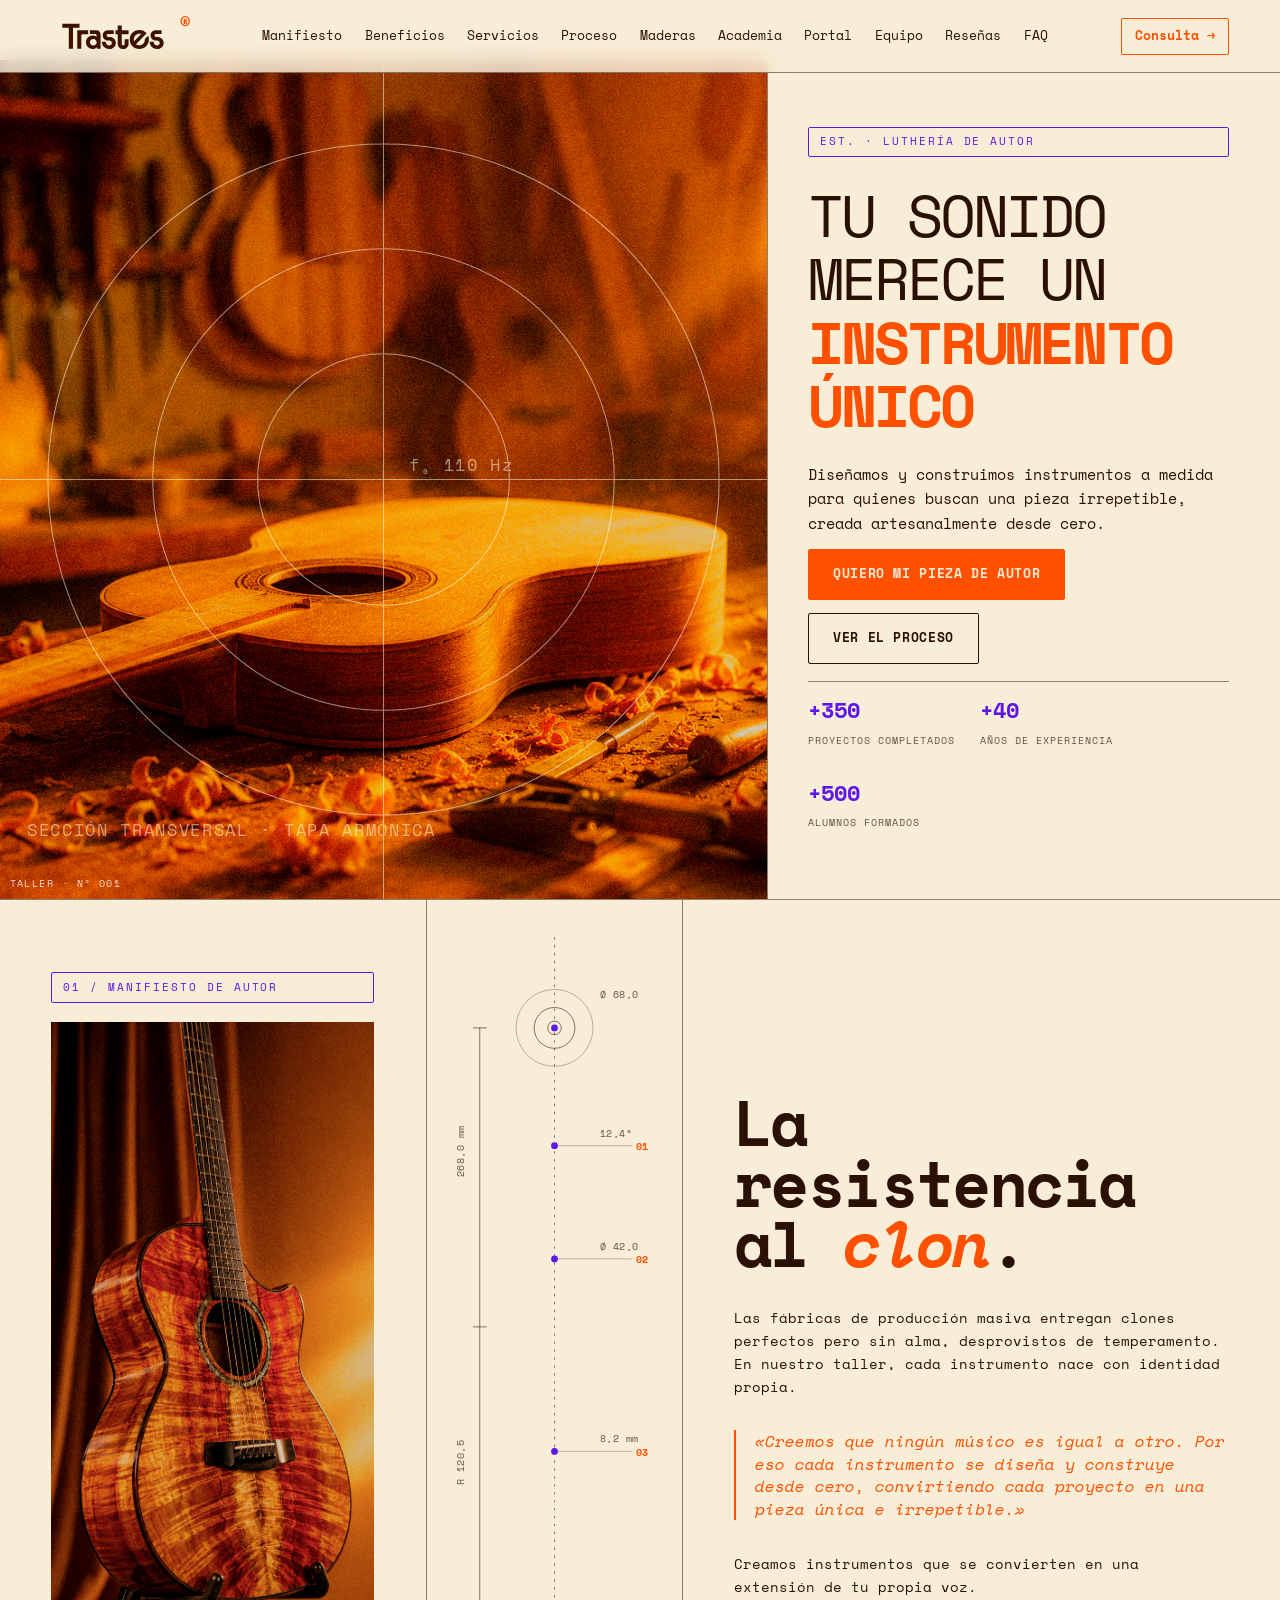
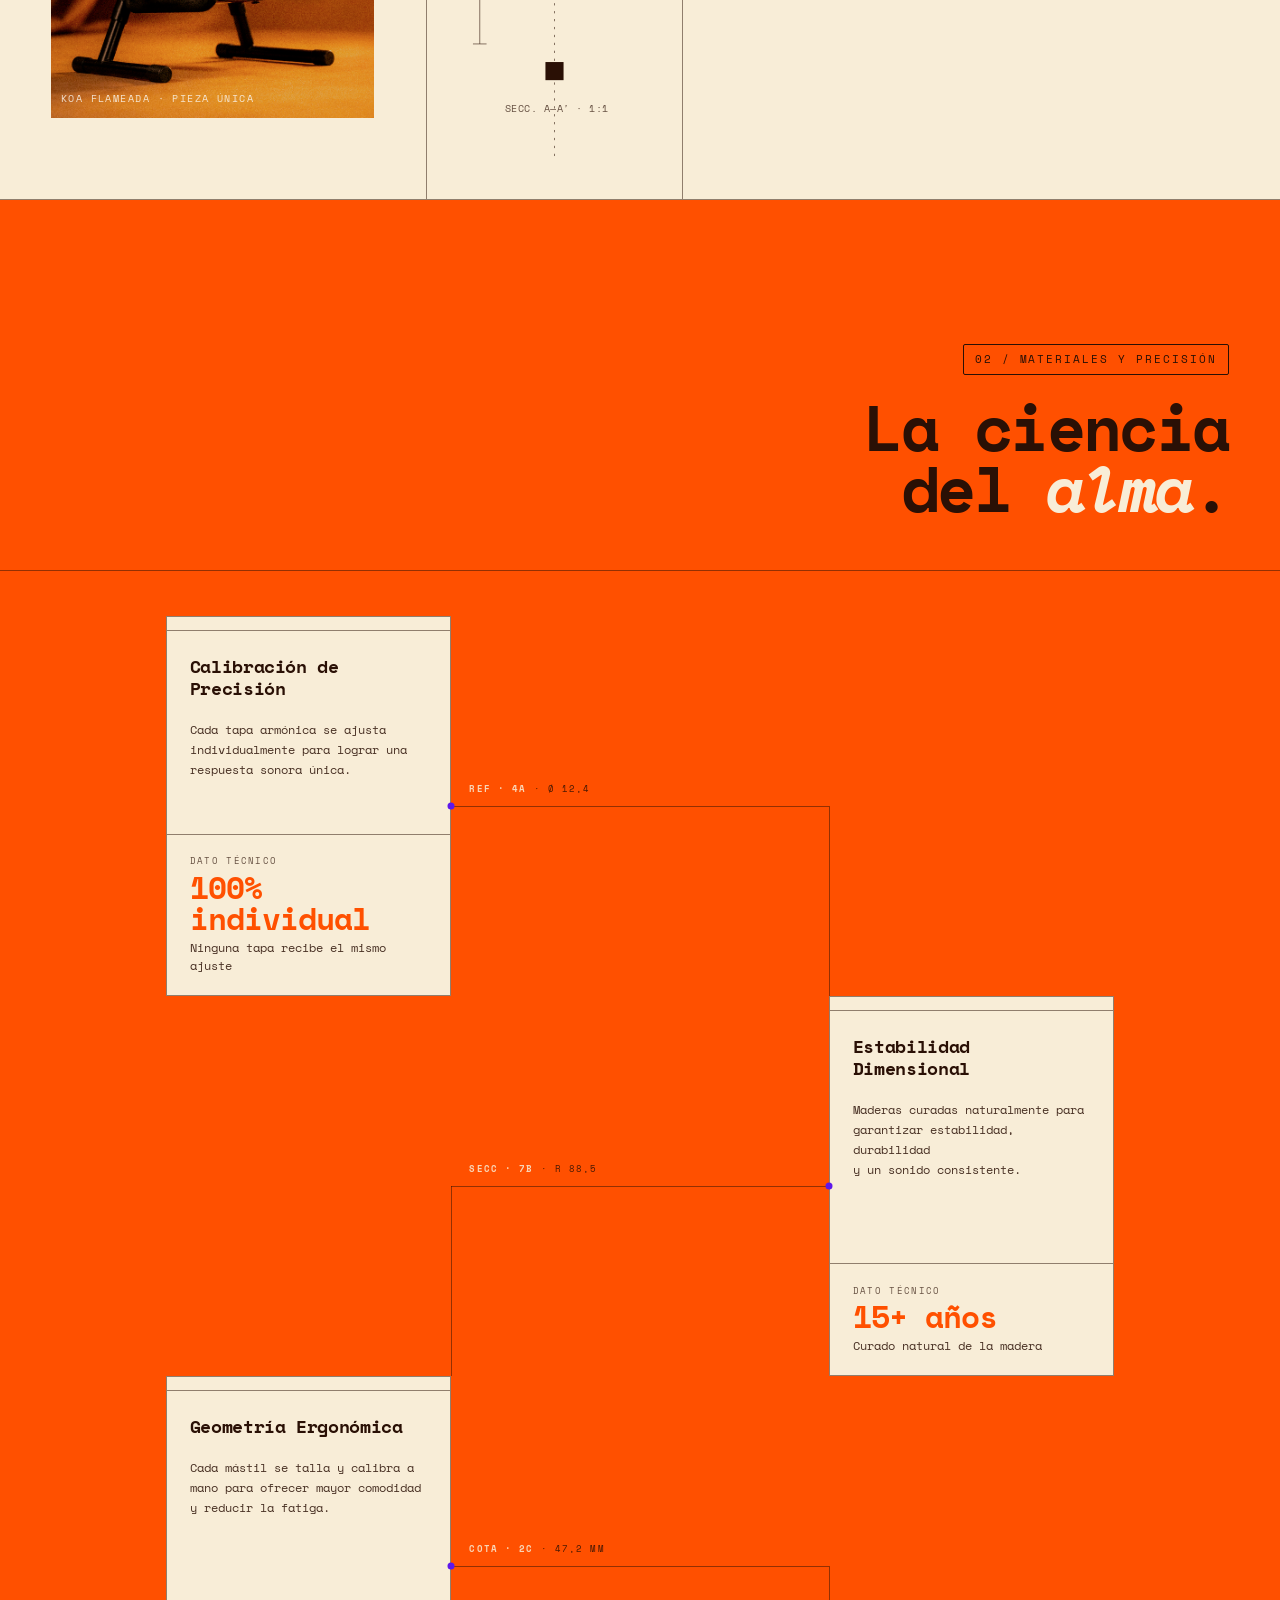
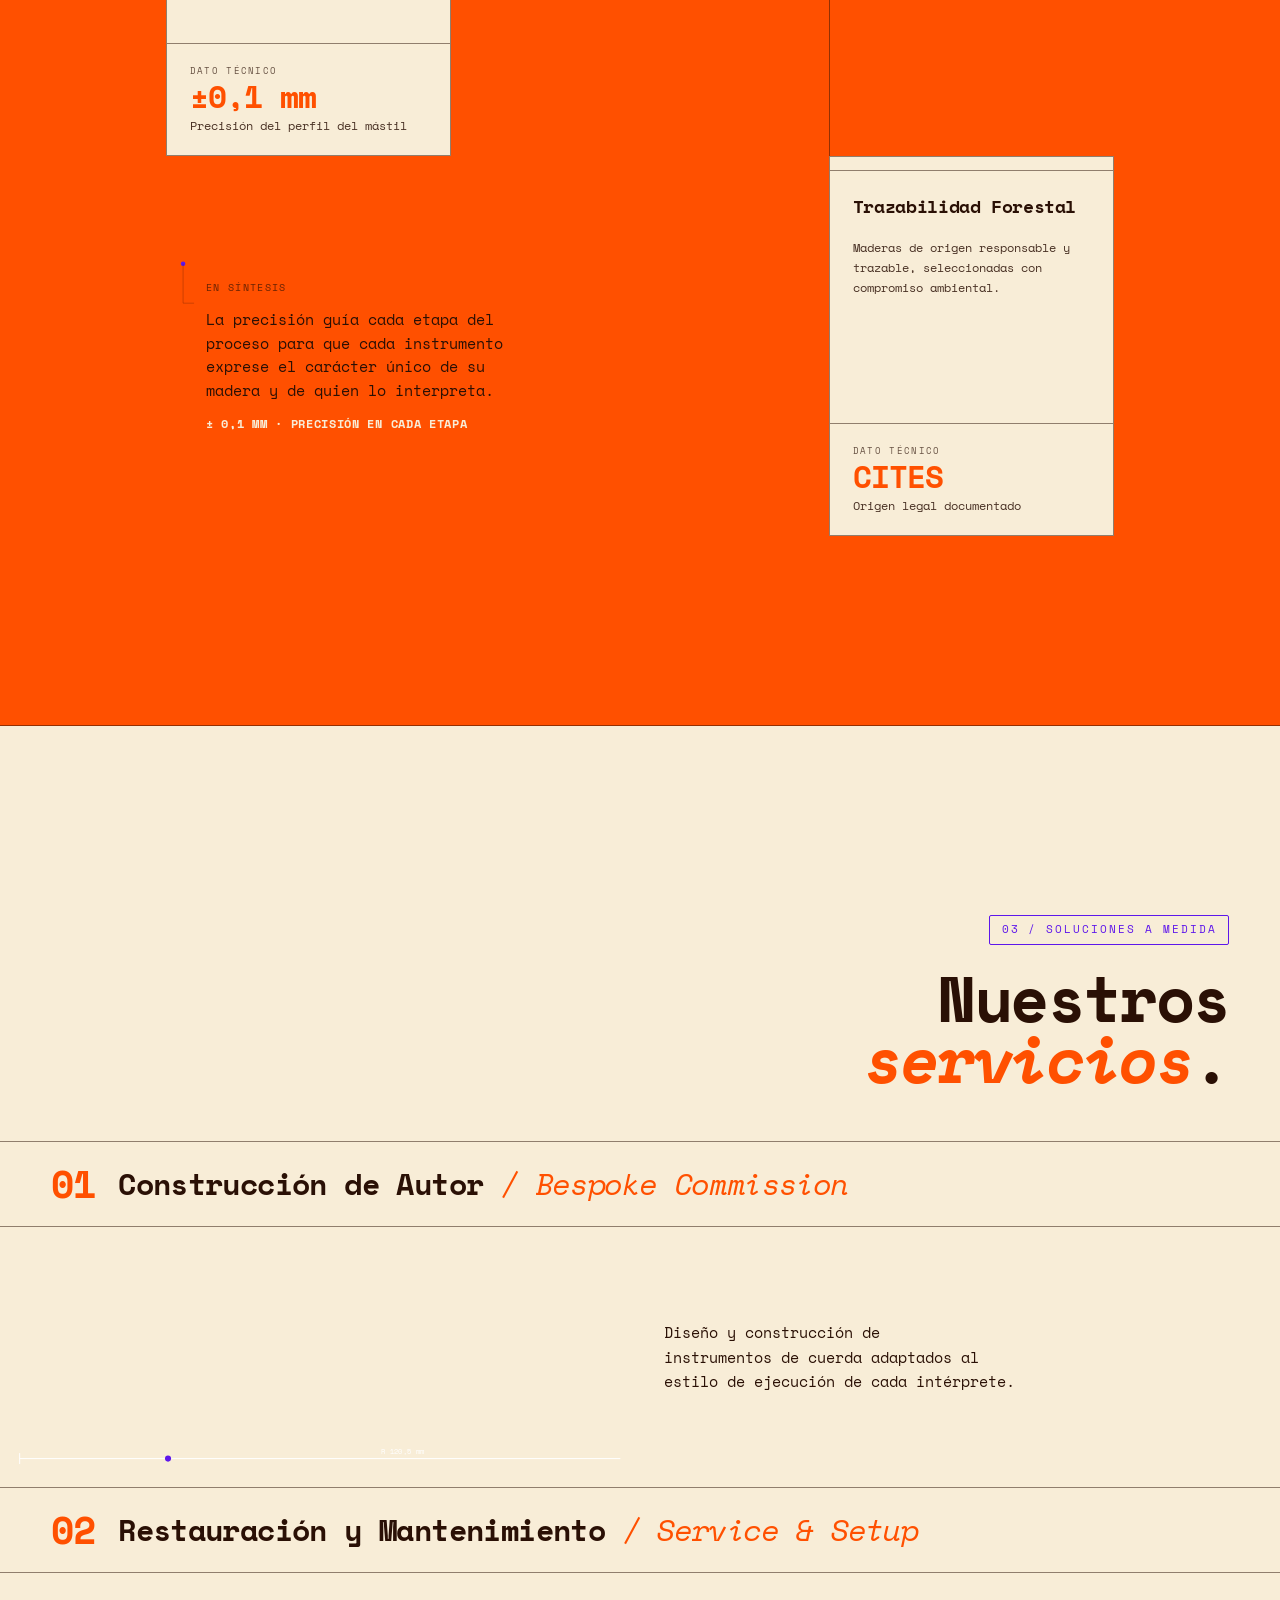
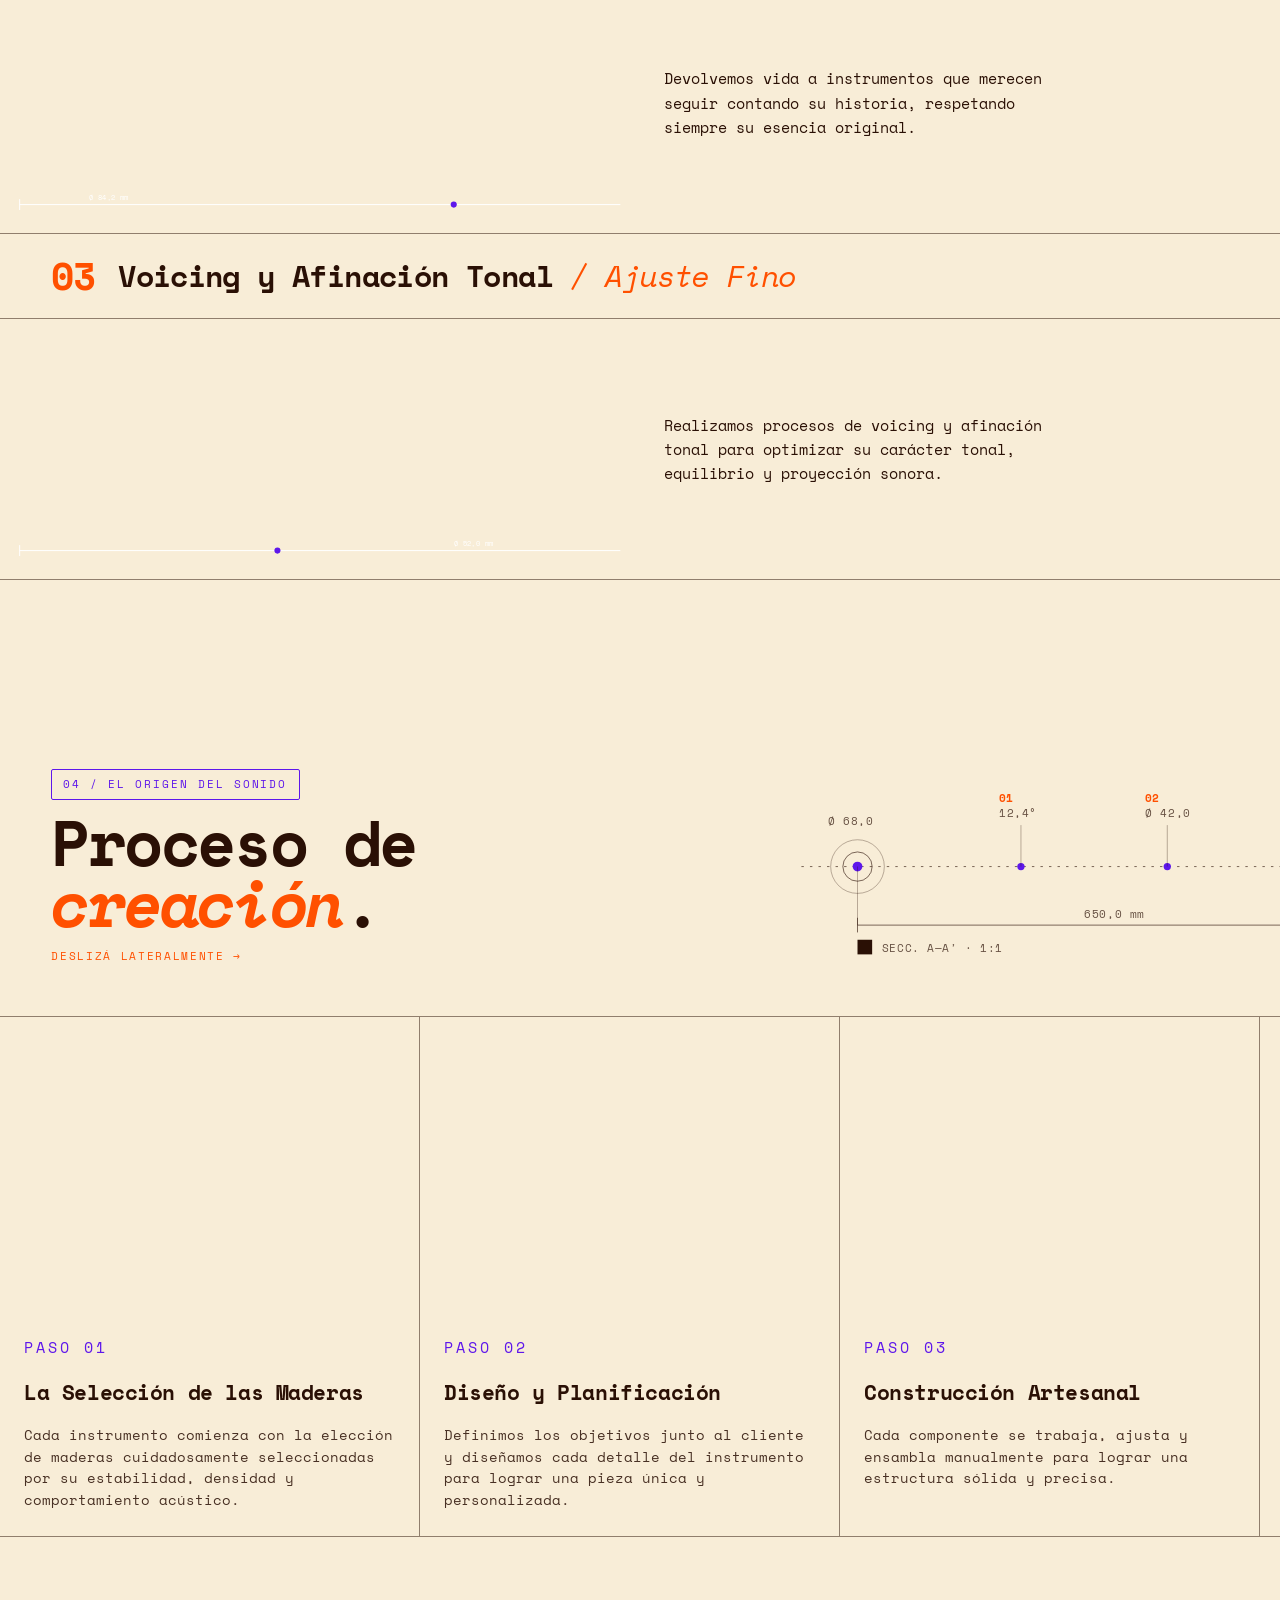
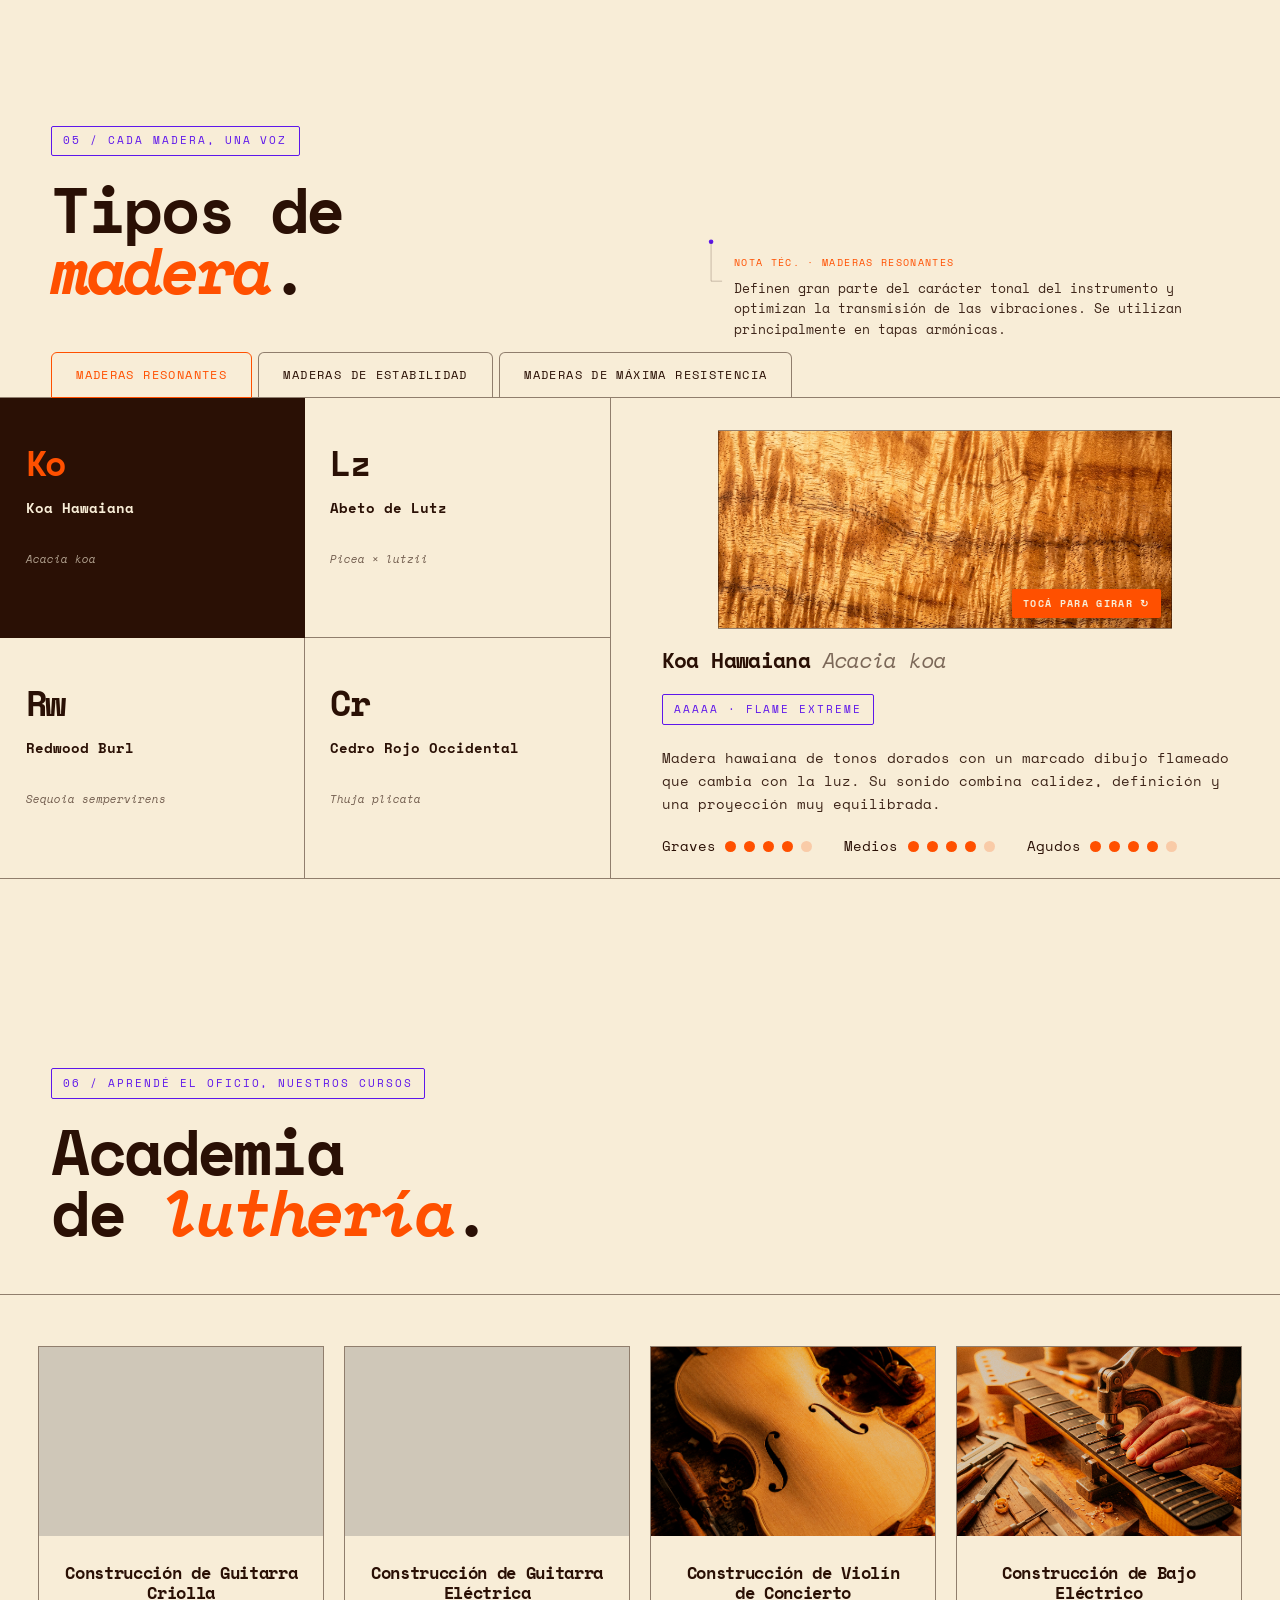
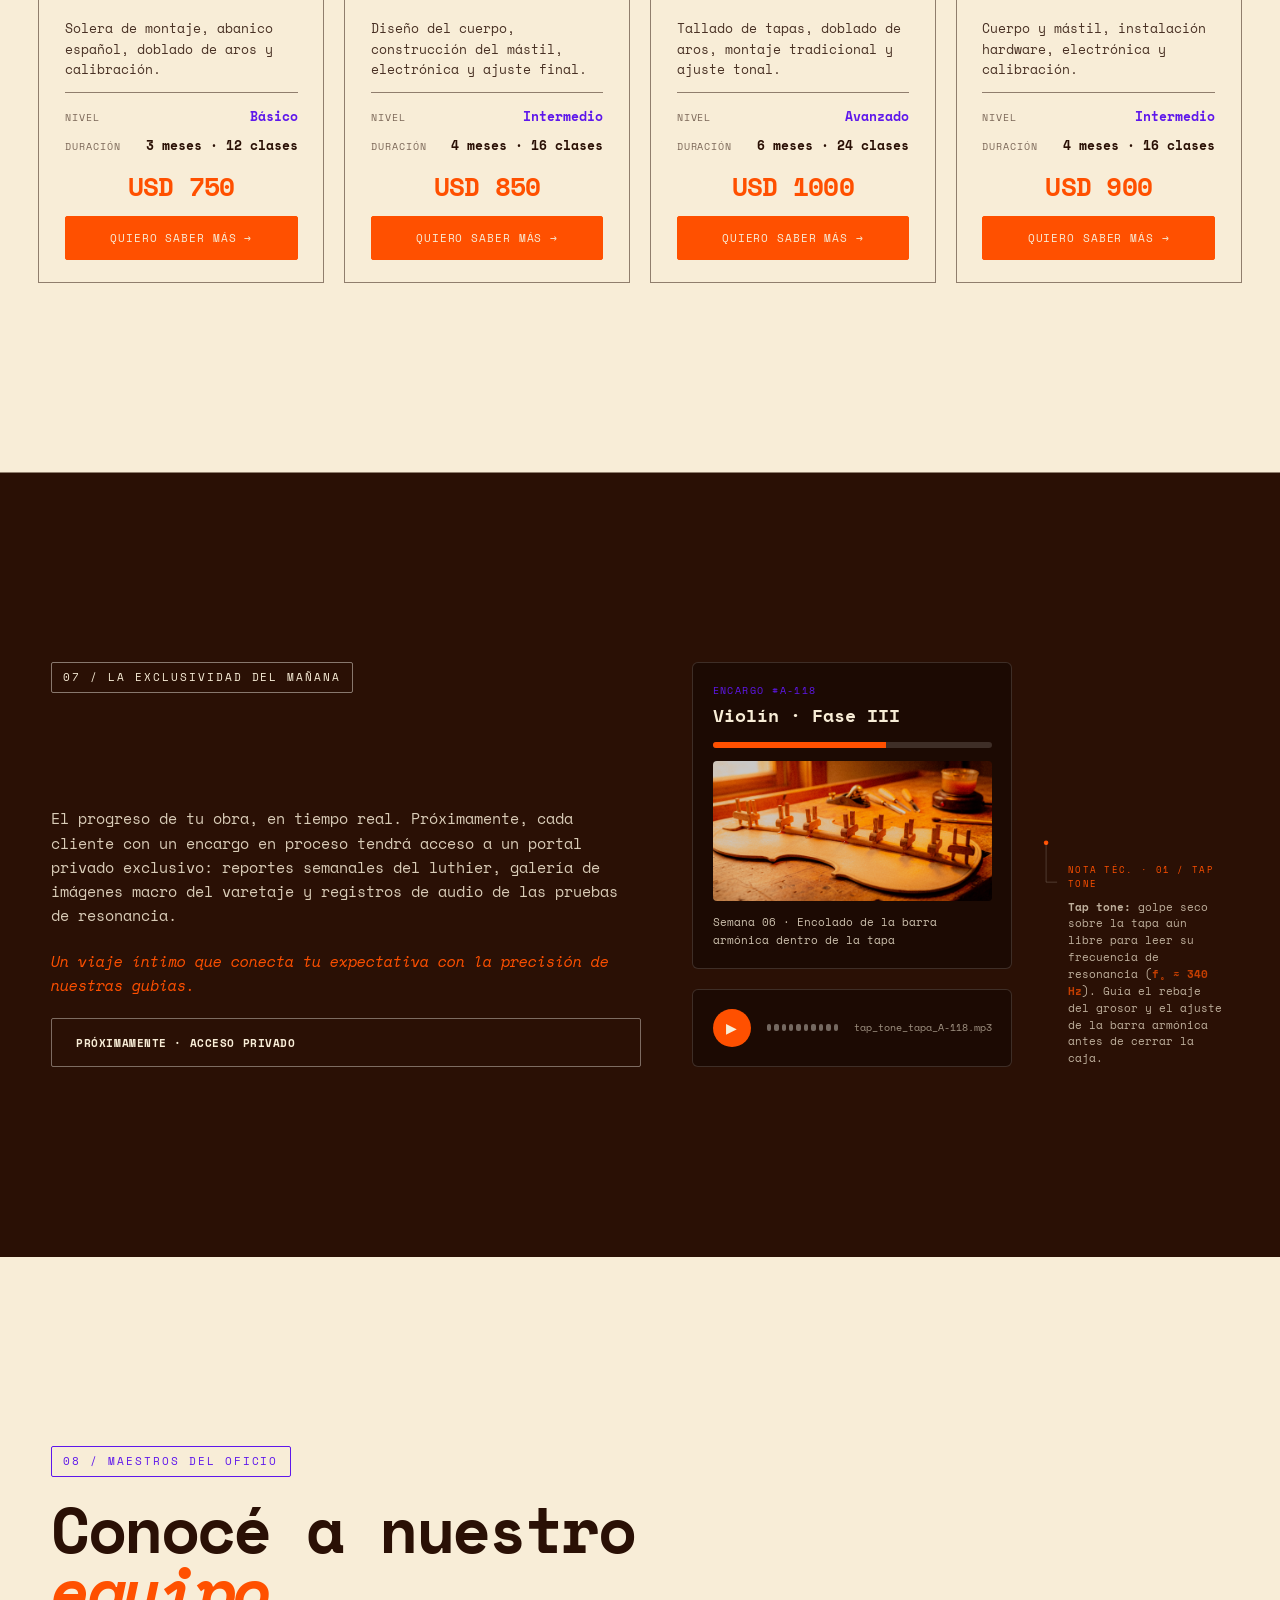
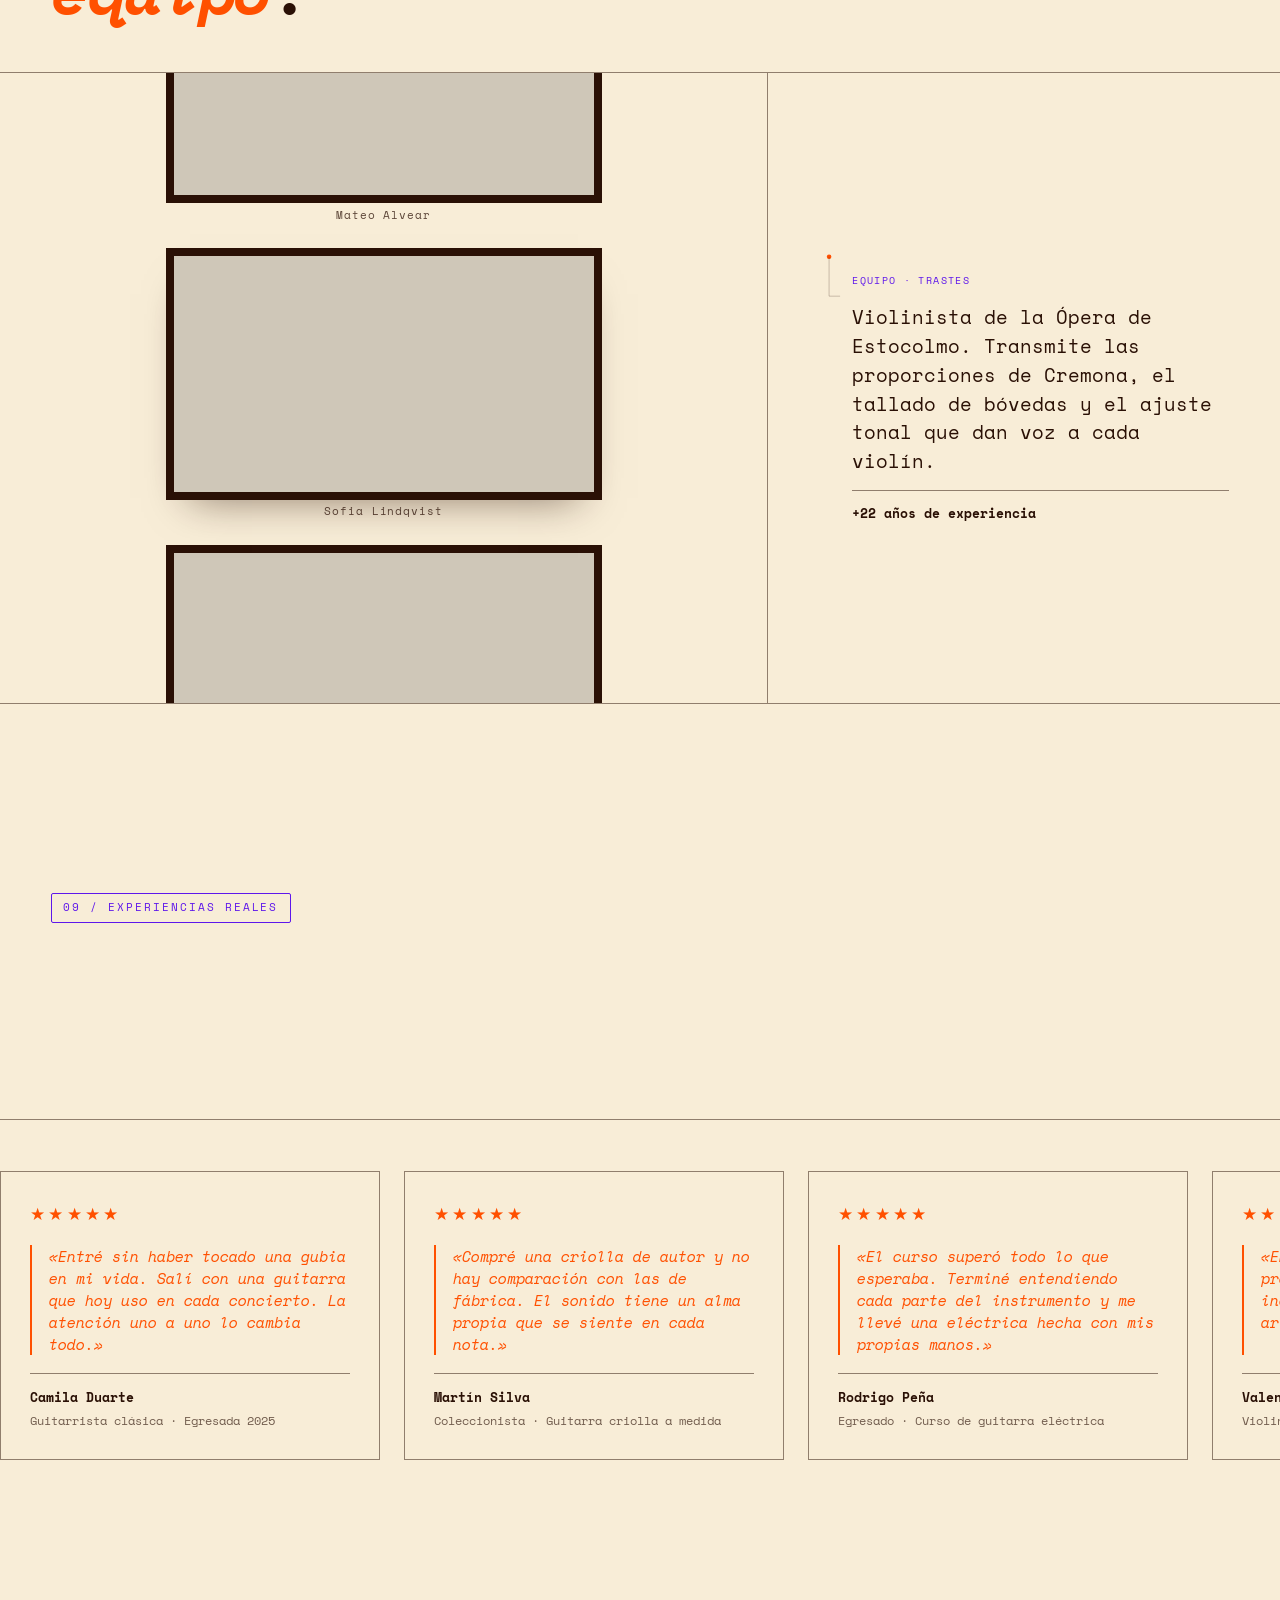
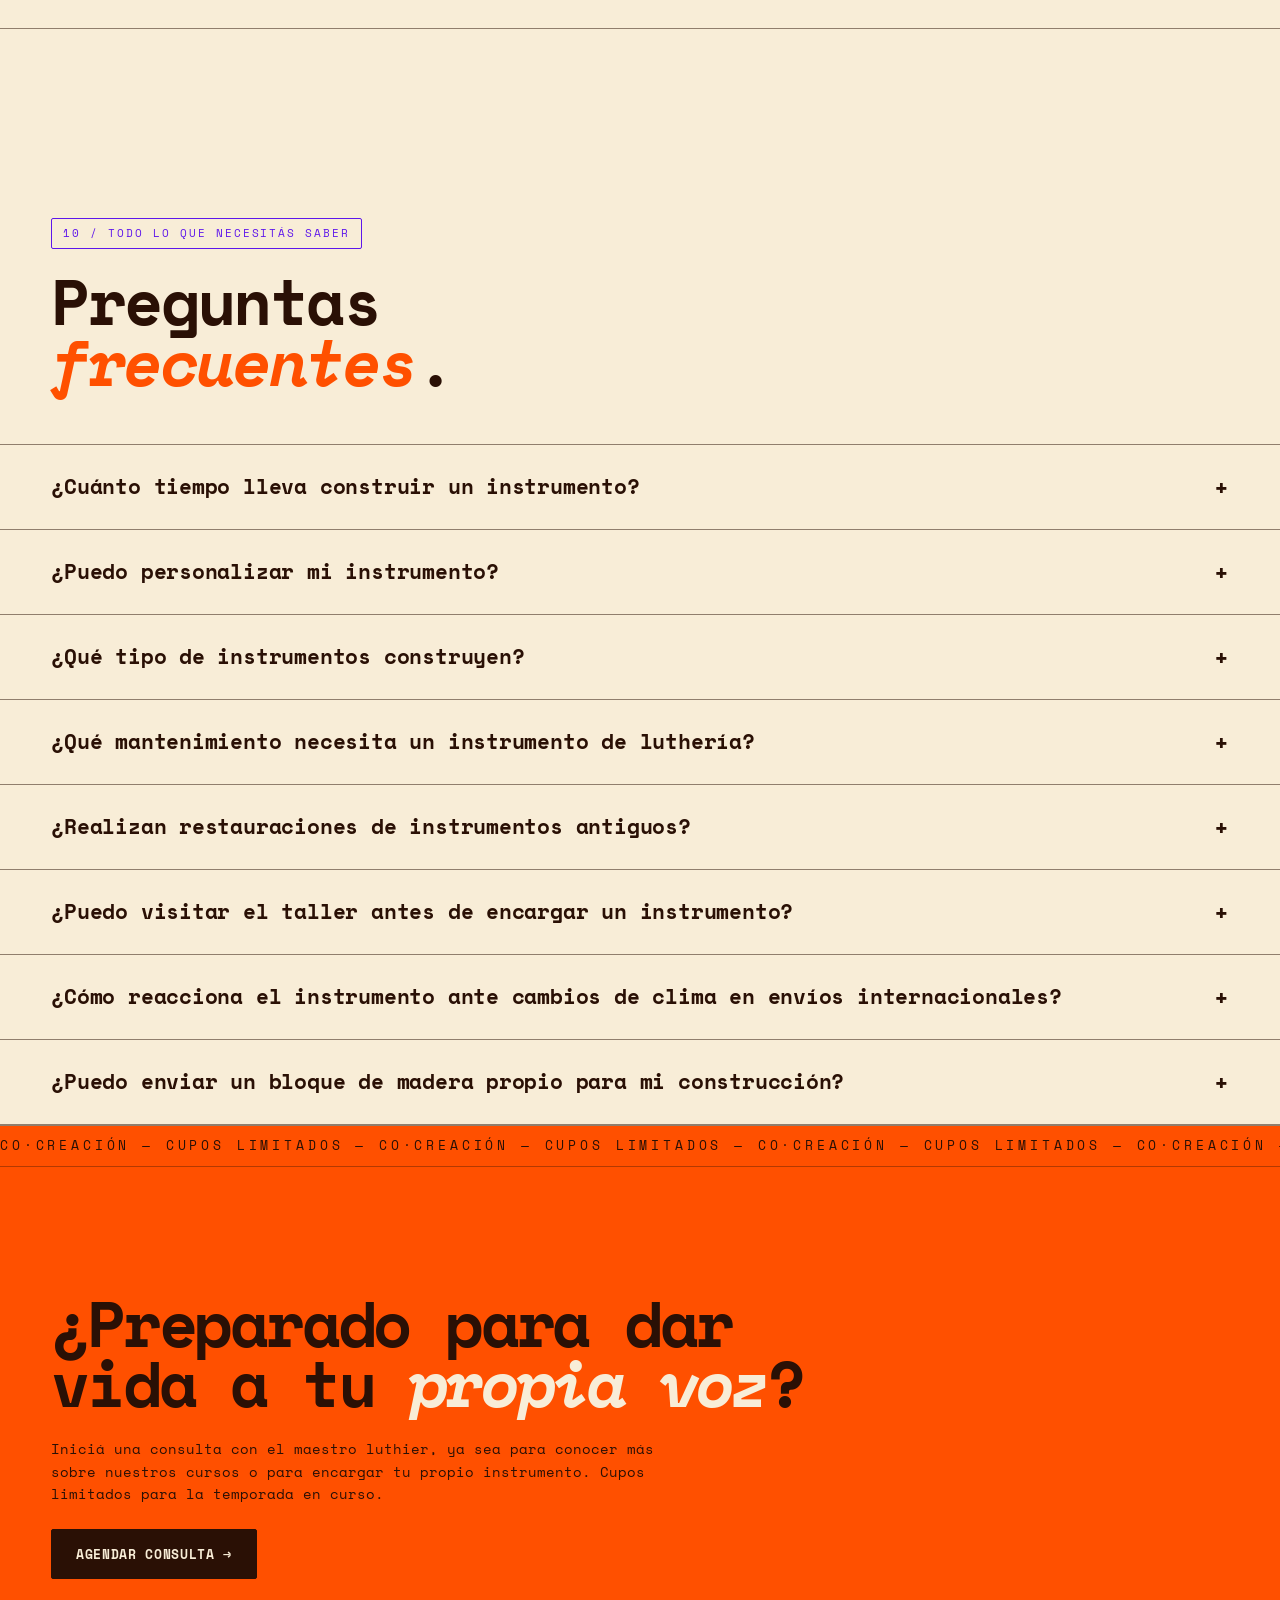
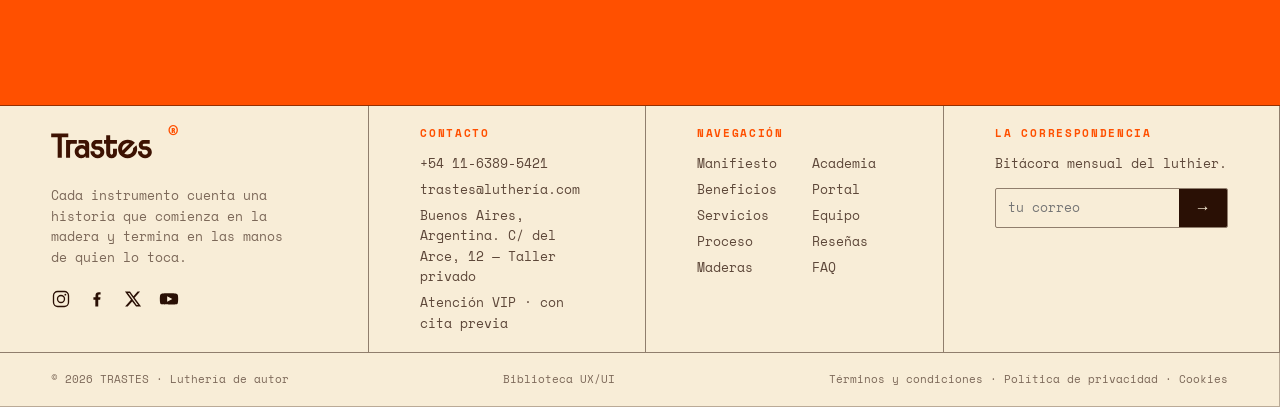
==== commit 42f5909a: "Actualizacion 10-07 2" ====
--- a/index.html
+++ b/index.html
@@ -52,7 +52,7 @@
     </div>
     <div class="hero__text">
       <span class="tag tag--violet">EST. · LUTHERÍA DE AUTOR</span>
-      <h1 class="hero__title">TU SONIDO<br />MERECE UN<br /><span class="hl-word">INSTRUMENTO</span><br /><span class="hl-word">ÚNICO</span></h1>
+      <h1 class="hero__title">TU SONIDO<br class="hero__br--mobile-hide" /><span class="hero__sp--mobile-show"> </span>MERECE UN<br /><span class="hl-word">INSTRUMENTO<br class="hero__br--mobile-hide" /><span class="hero__sp--mobile-show"> </span>ÚNICO</span></h1>
       <p class="hero__lead">
         Diseñamos y construimos instrumentos a medida para quienes buscan una pieza
         irrepetible, creada artesanalmente desde&nbsp;cero.
--- a/css/styles.css
+++ b/css/styles.css
@@ -154,6 +154,7 @@
   background:var(--cream);display:inline-block;padding:.2em .3em .2em 0;
 }
 .hero__title .hl-word{font-weight:700;color:var(--accent)}
+.hero__sp--mobile-show{display:none}
 .hero__title em{color:var(--accent)}
 .hero__lead{max-width:48ch;font-size:.95rem}
 .hero__actions{display:flex;gap:.8rem;flex-wrap:wrap}
@@ -677,7 +678,9 @@
   }
   .hero{grid-template-columns:1fr;grid-template-rows:45vh auto}
   .hero__image{border-right:none;border-bottom:.5px solid var(--line)}
-  .hero__title{margin-left:0}
+  .hero__title{margin-left:0;font-size:clamp(1.8rem,8vw,2.2rem)}
+  .hero__br--mobile-hide{display:none}
+  .hero__sp--mobile-show{display:inline}
   .hero__text{padding:2.5rem var(--gut)}
   .manifesto{grid-template-columns:1fr;min-height:auto}
   .manifesto__left .ph{flex:none}
@@ -695,6 +698,8 @@
   .benefits__zigzag .benefit:last-of-type{border-bottom:.5px solid var(--line)}
   .zz-conn{display:none}
   .woods__body{grid-template-columns:1fr}
+  .woods__note{transform:none}
+  .vip__mock{flex-wrap:wrap}
   .woods__selector{border-right:none;border-bottom:.5px solid var(--line)}
   .woods__panel{border-left:none}
   .courses__grid{grid-template-columns:1fr 1fr}
@@ -702,6 +707,8 @@
   .footer{grid-template-columns:1fr 1fr}
 }
 @media(max-width:620px){
+  .footer__nav-links{column-count:1}
+  .footer__nav-links a{white-space:normal}
   .benefits__grid{grid-template-columns:1fr}
   .benefit{border-right:none}
   .courses__grid{grid-template-columns:1fr}
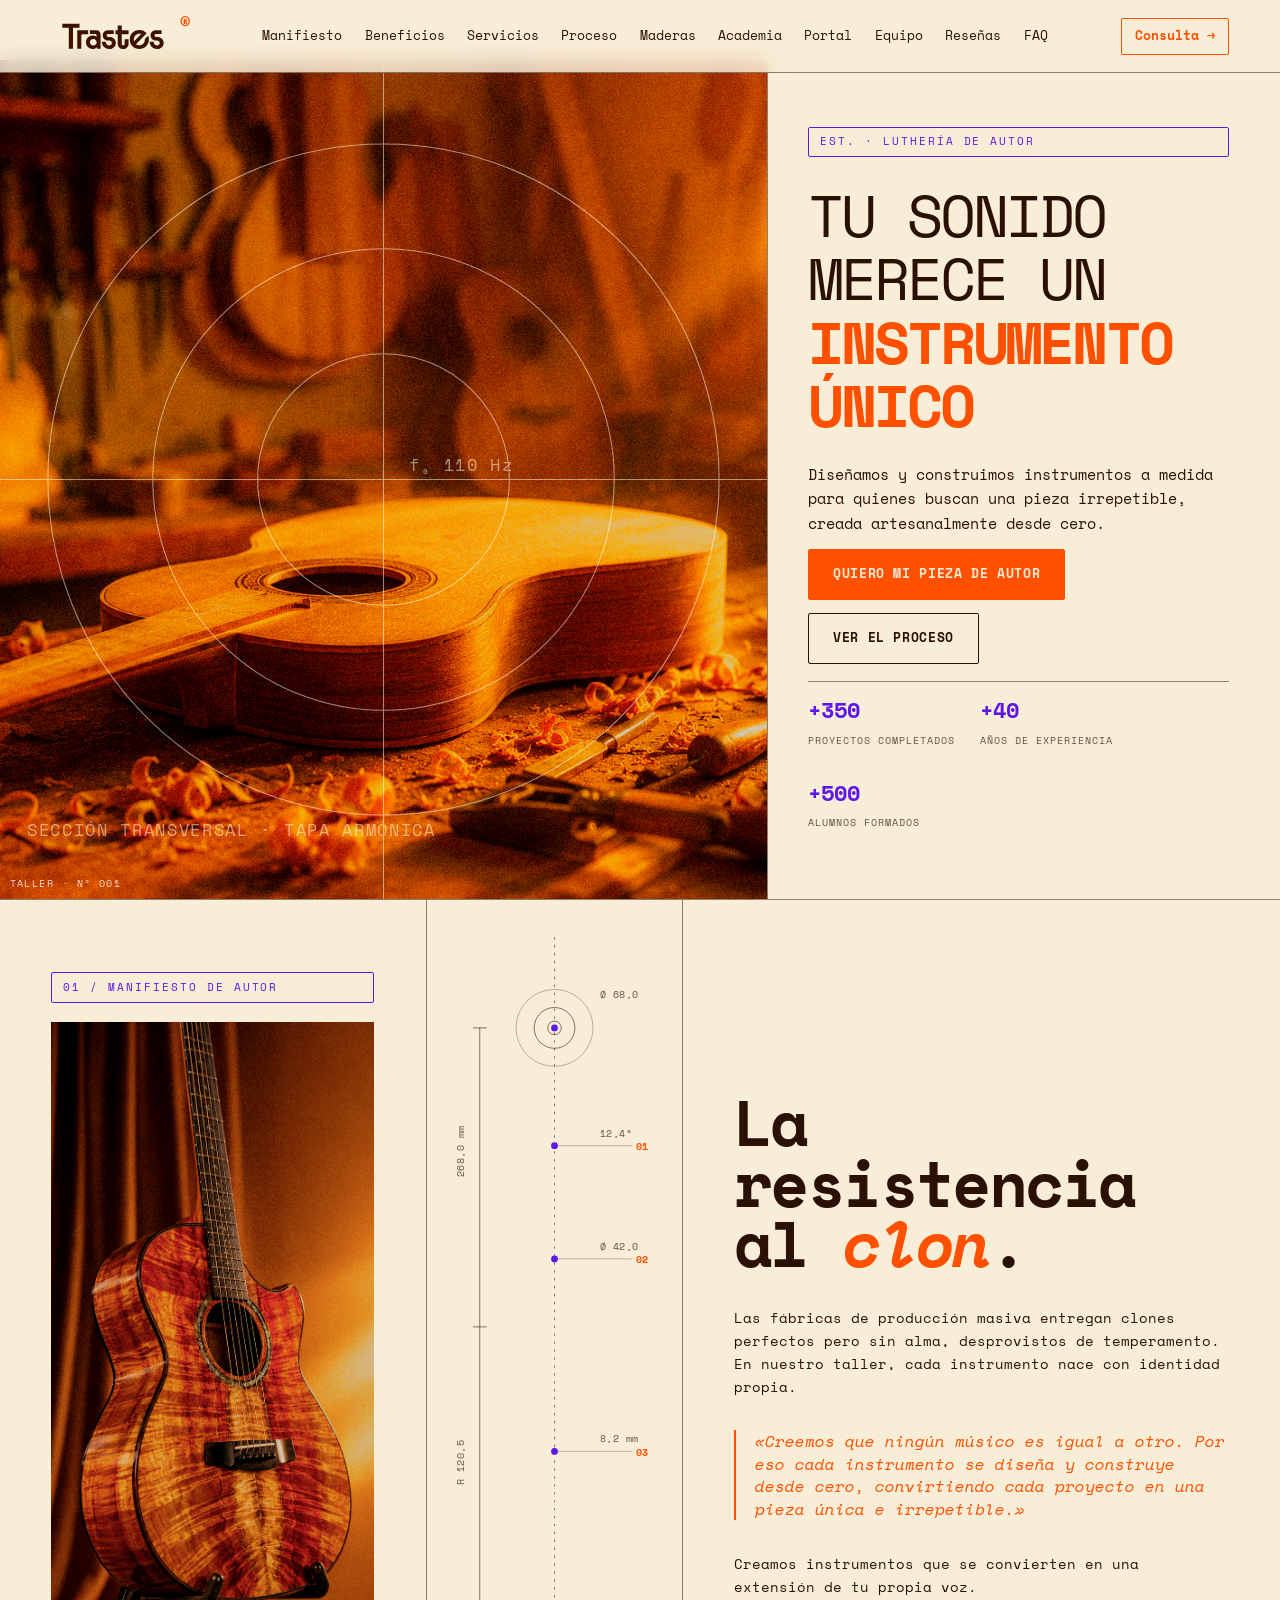
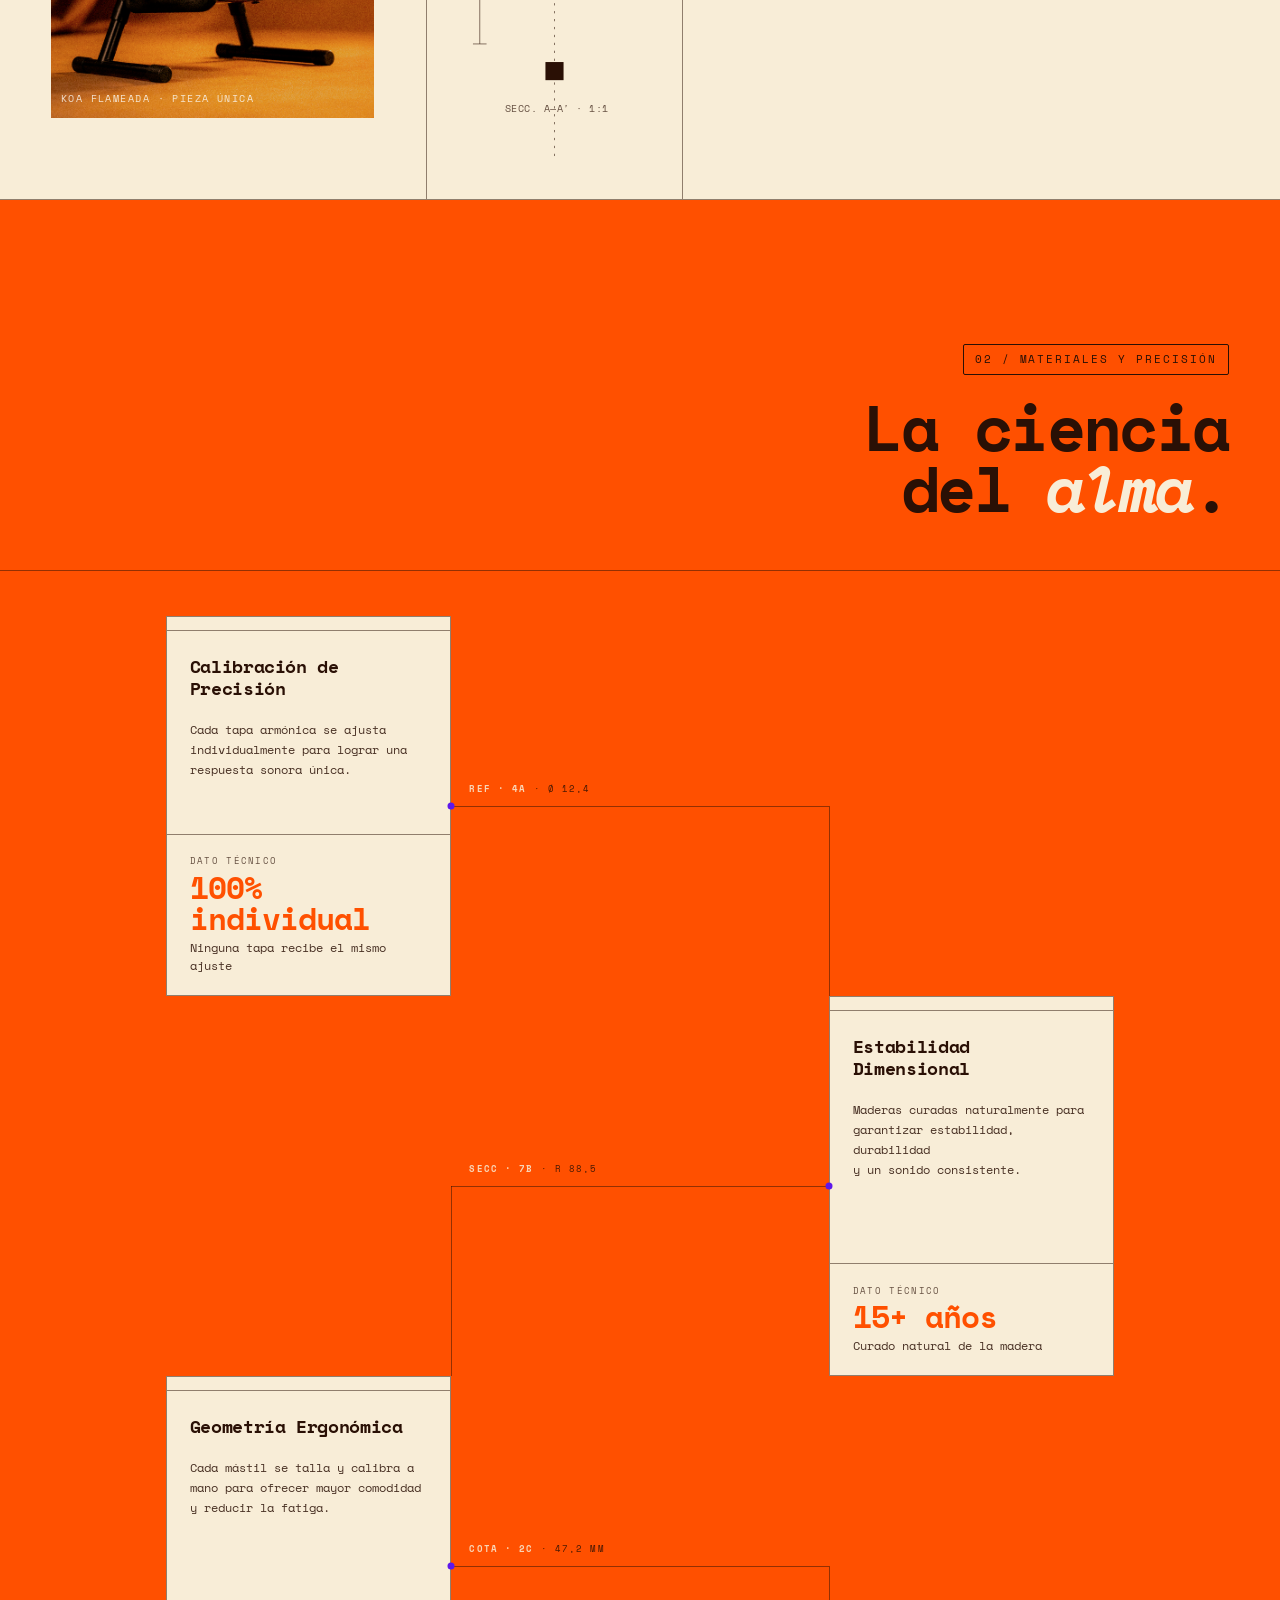
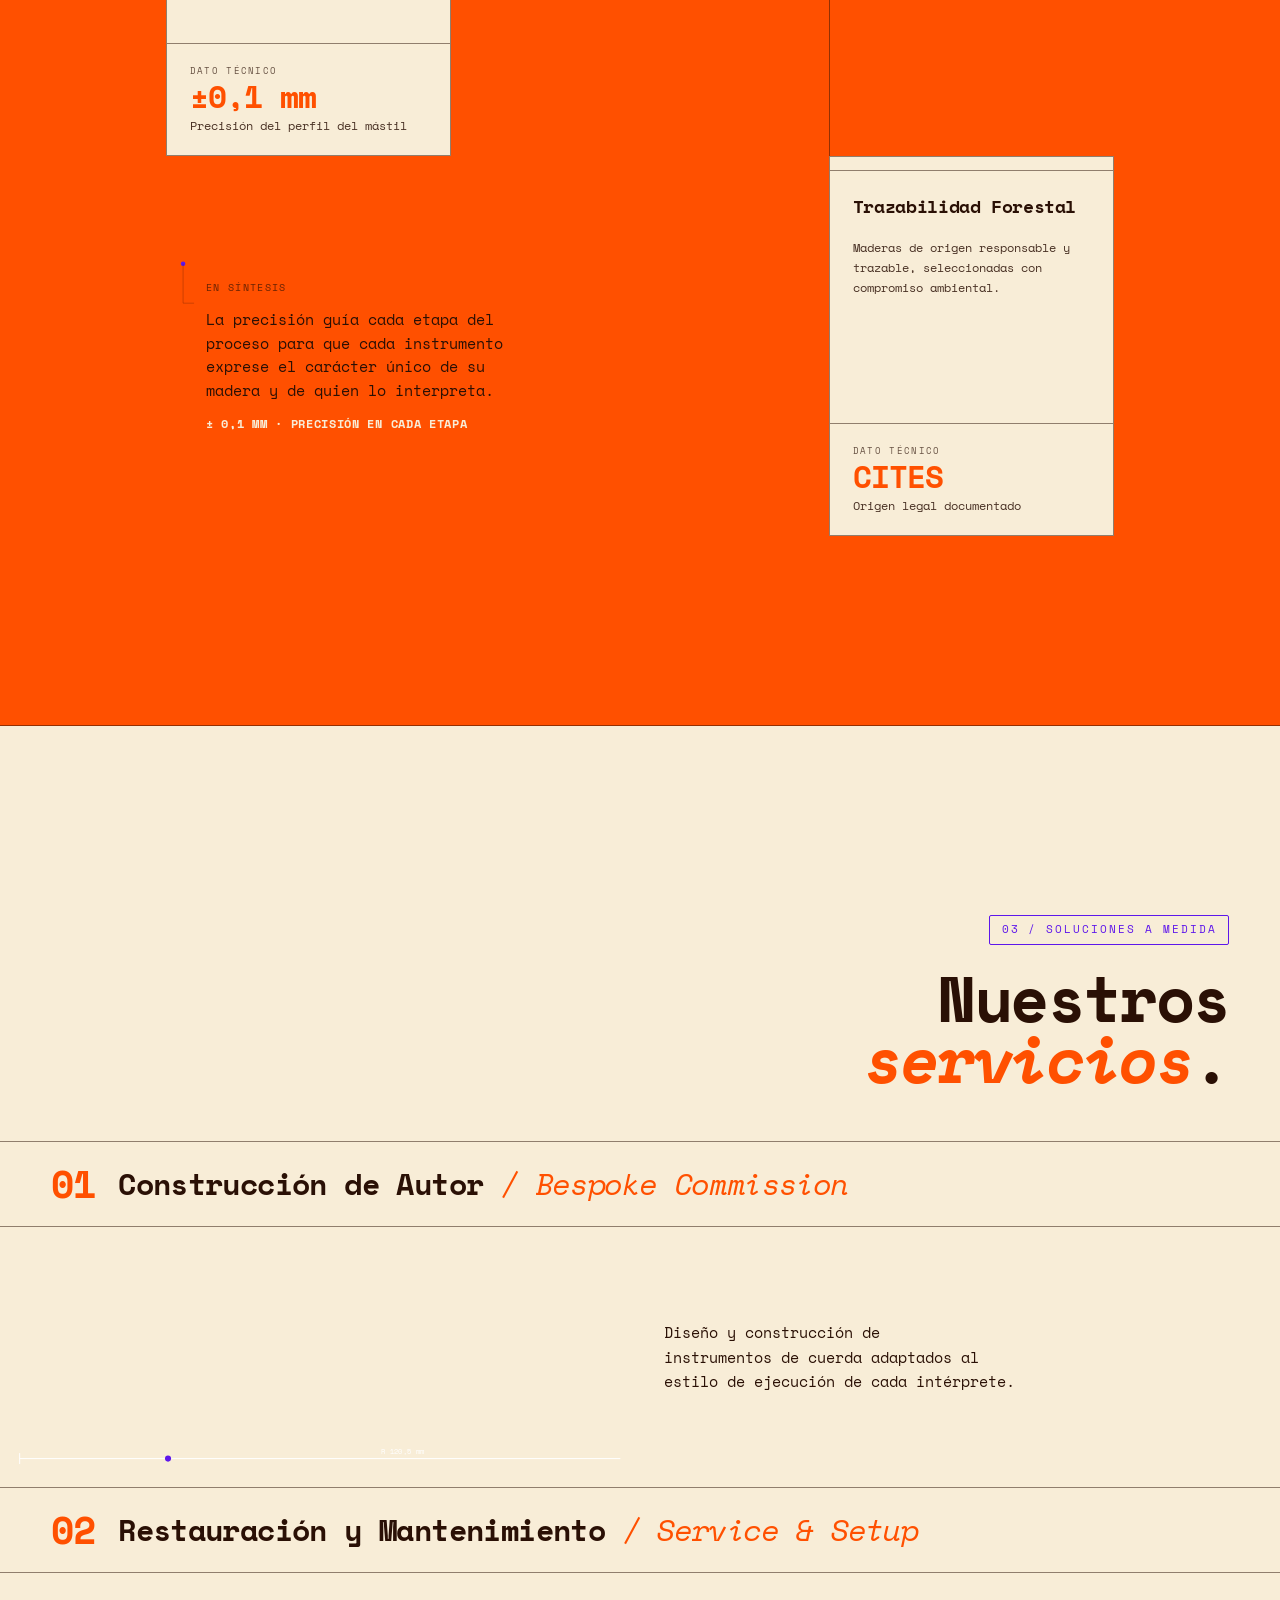
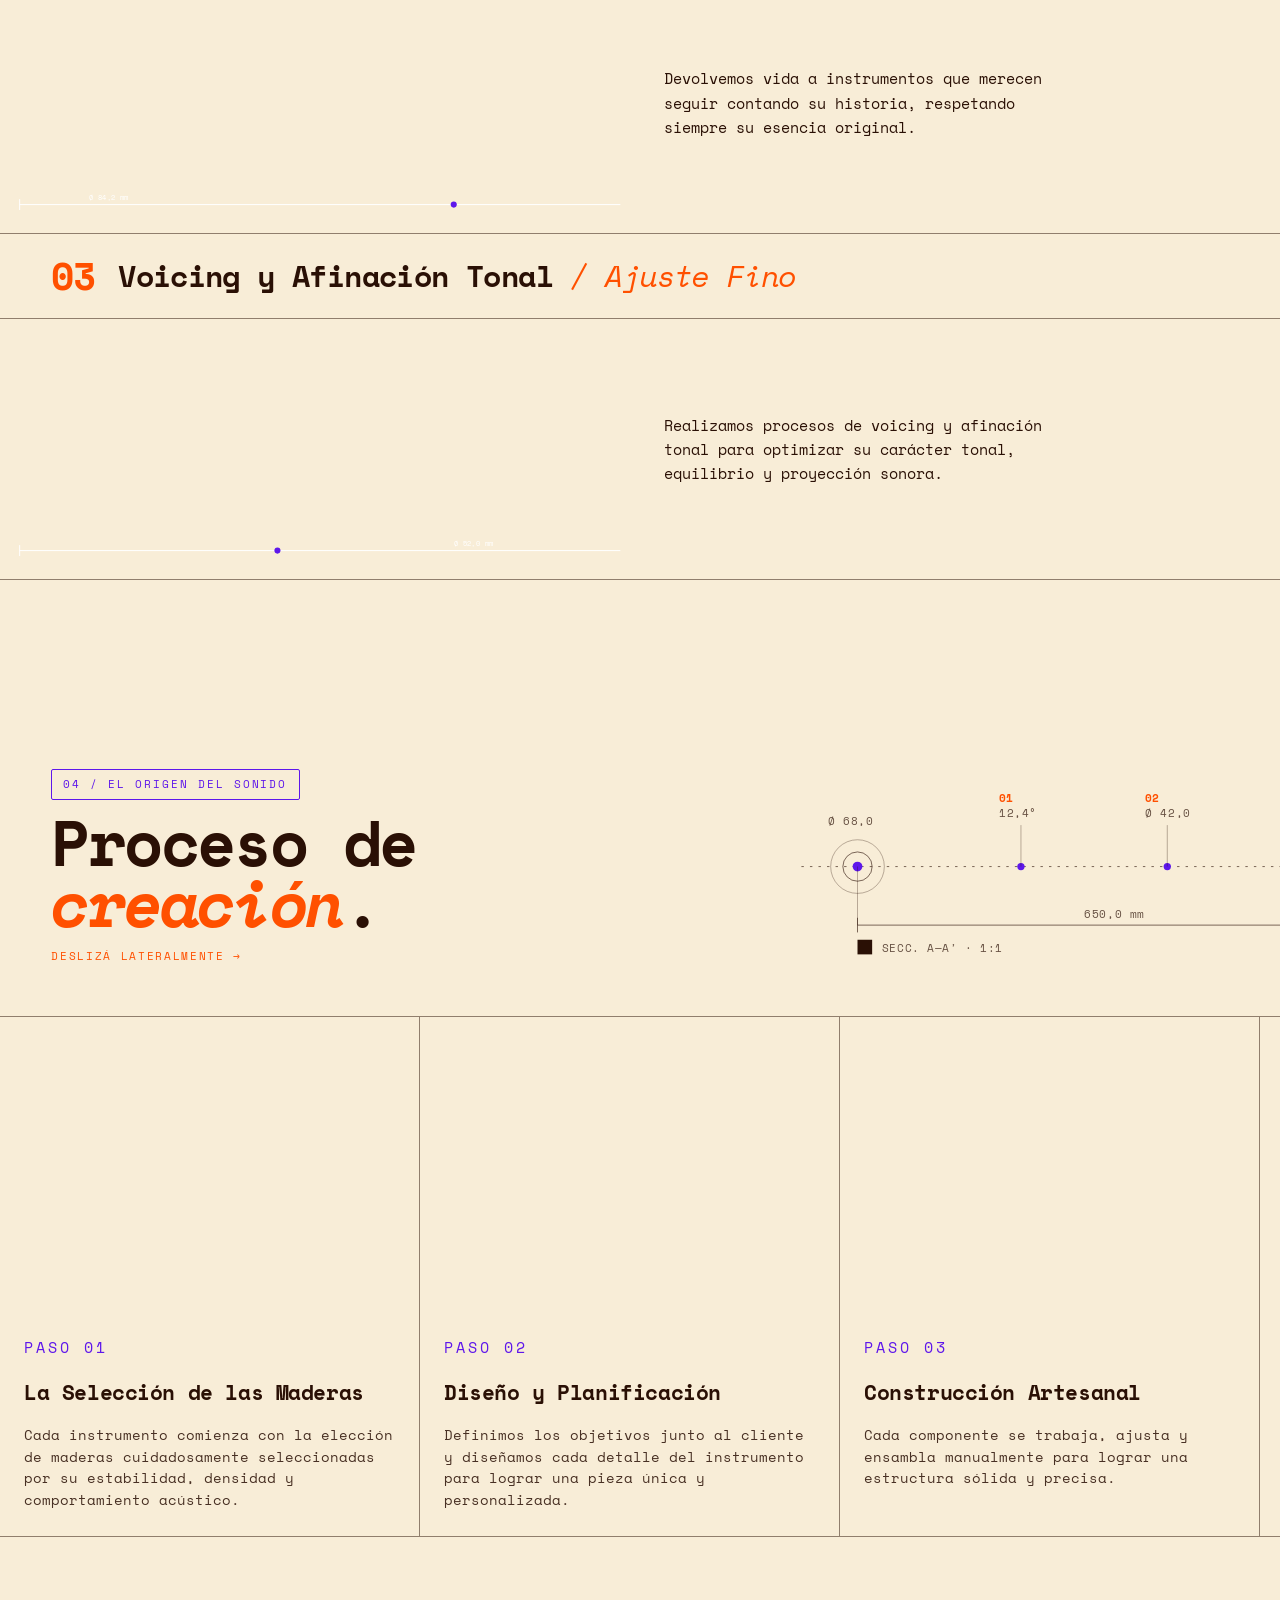
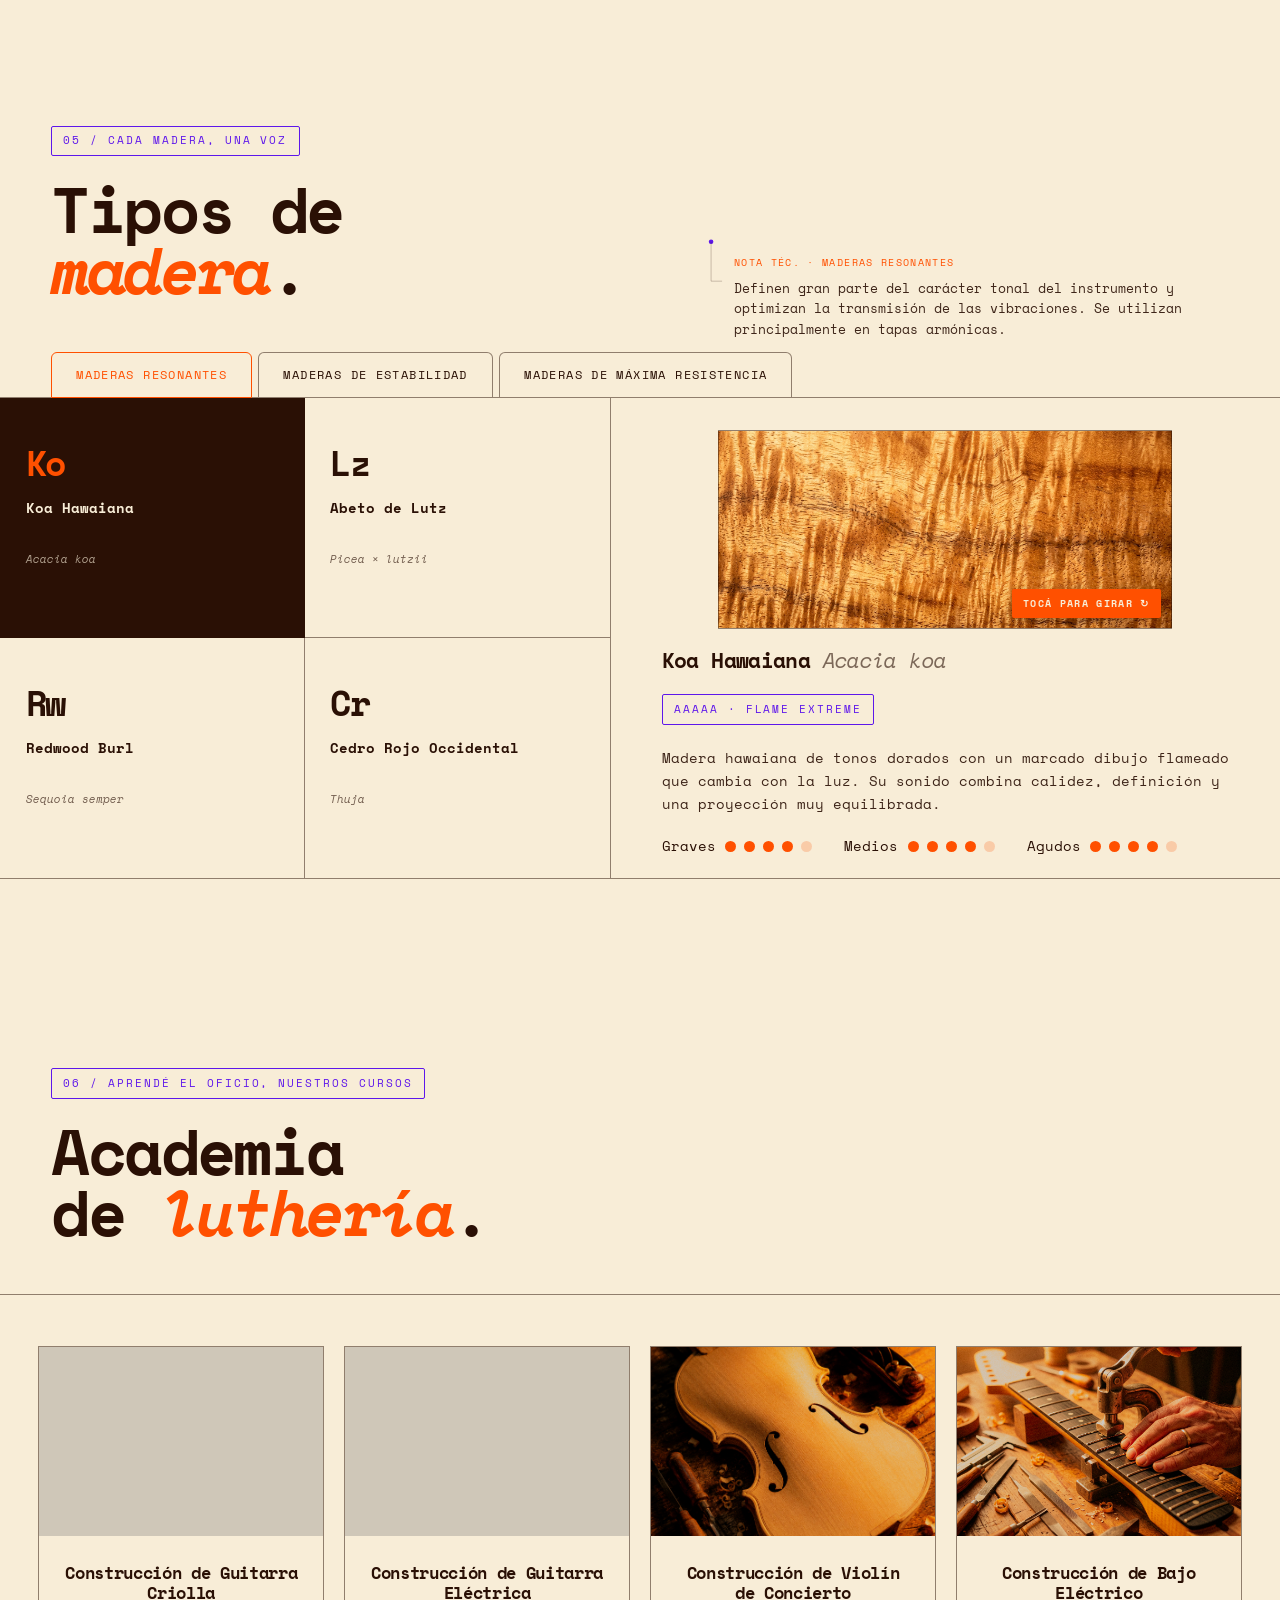
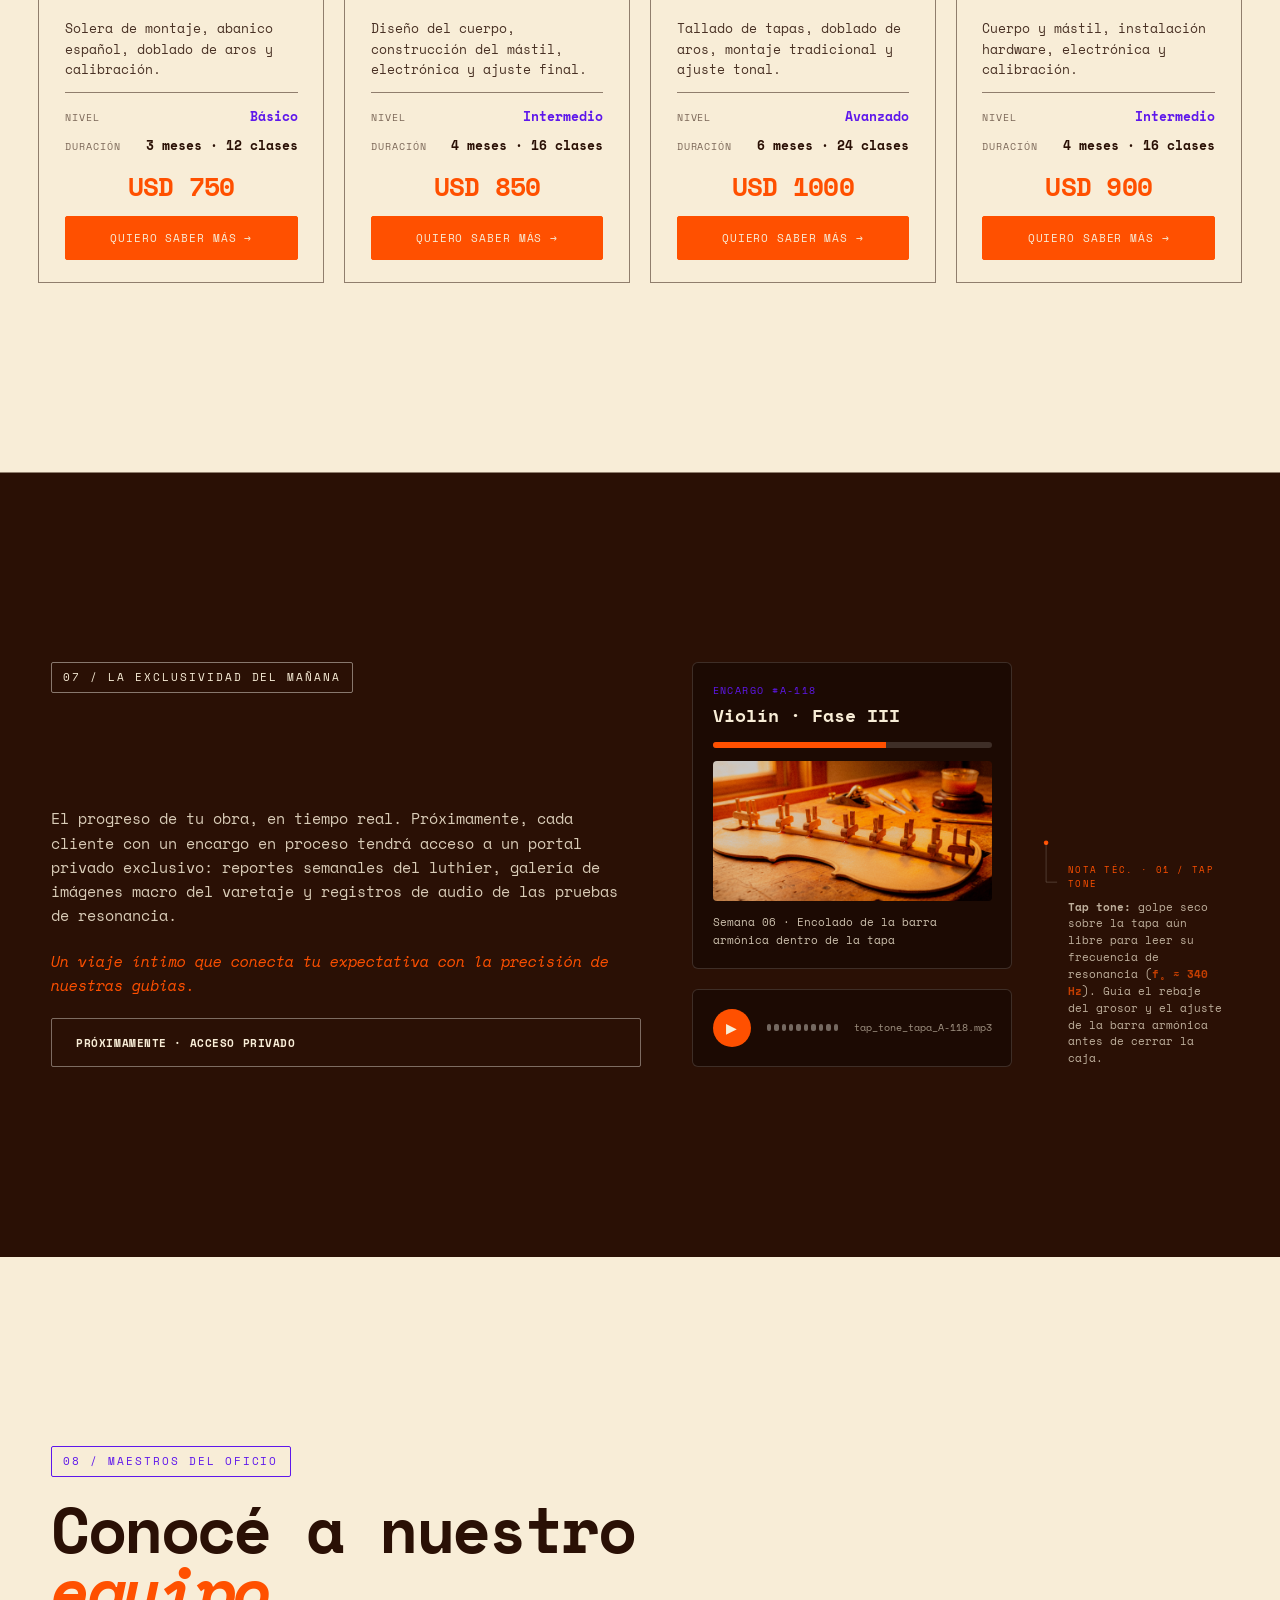
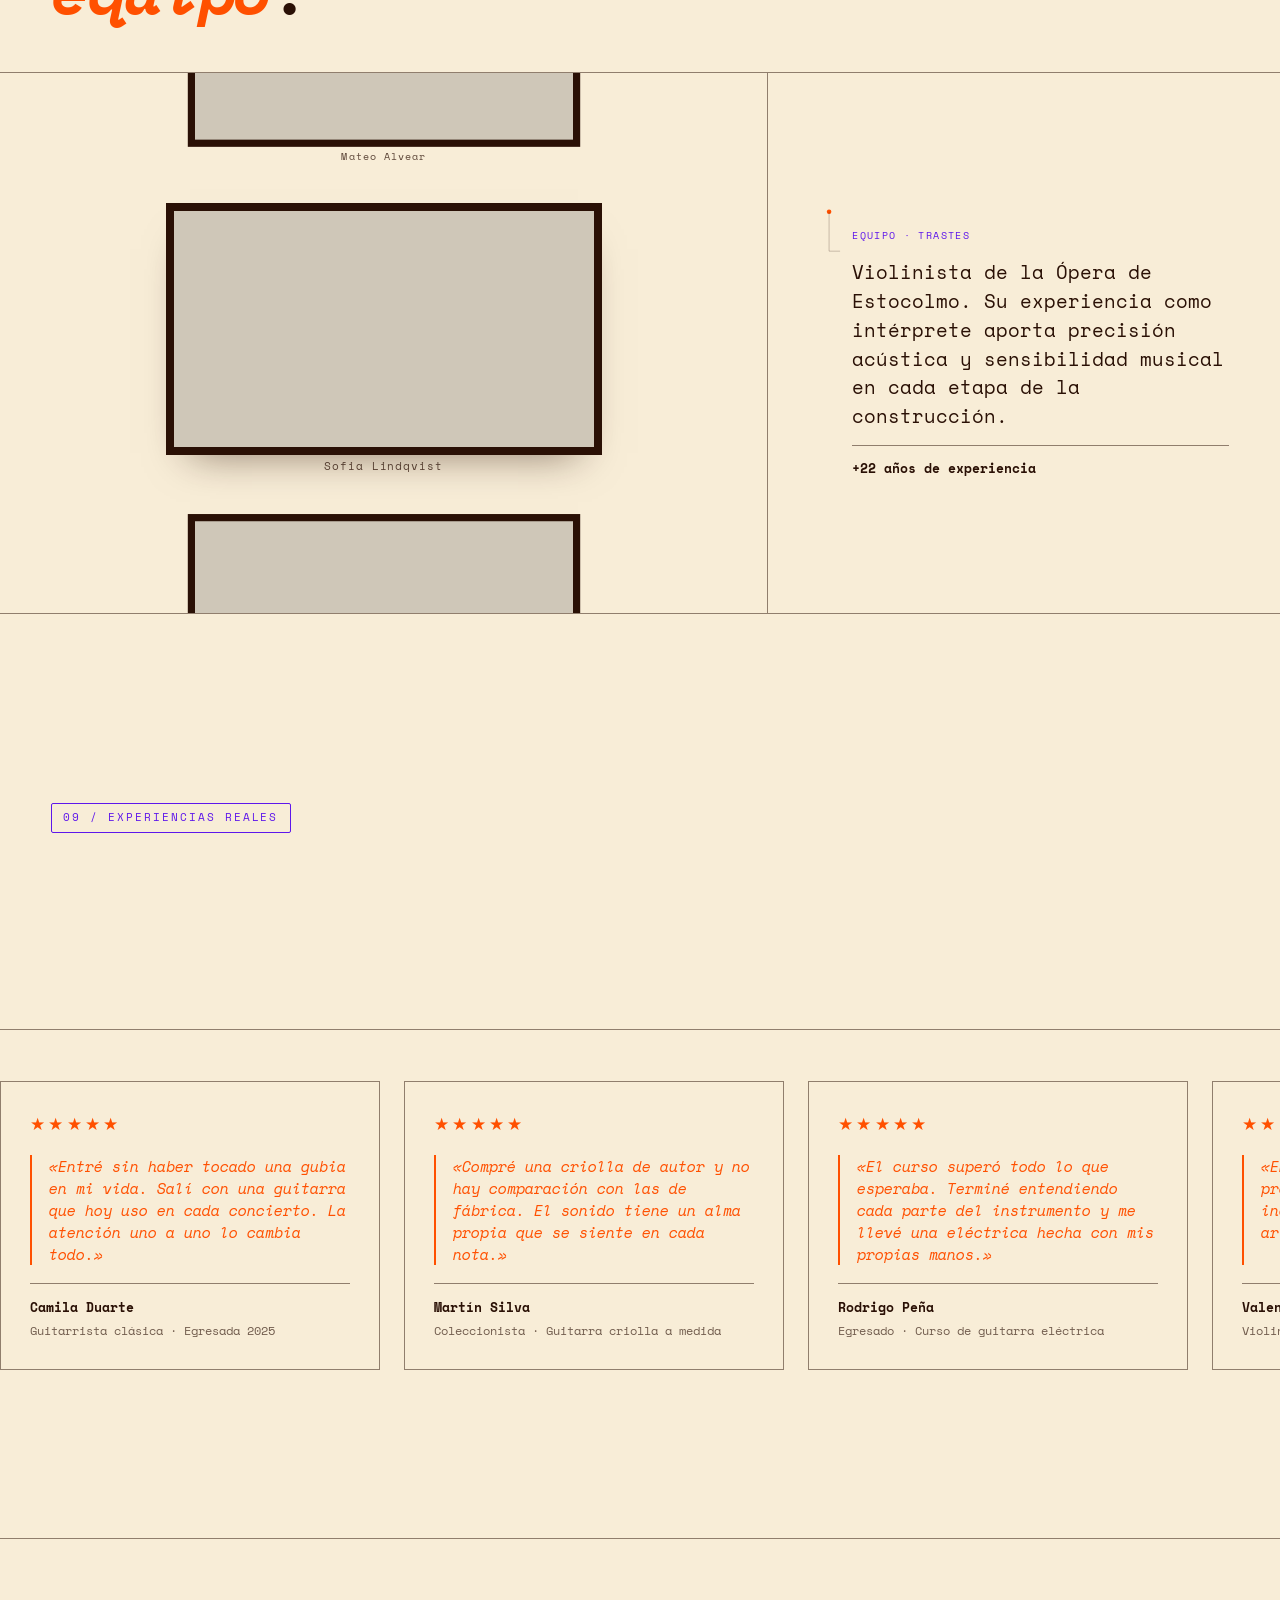
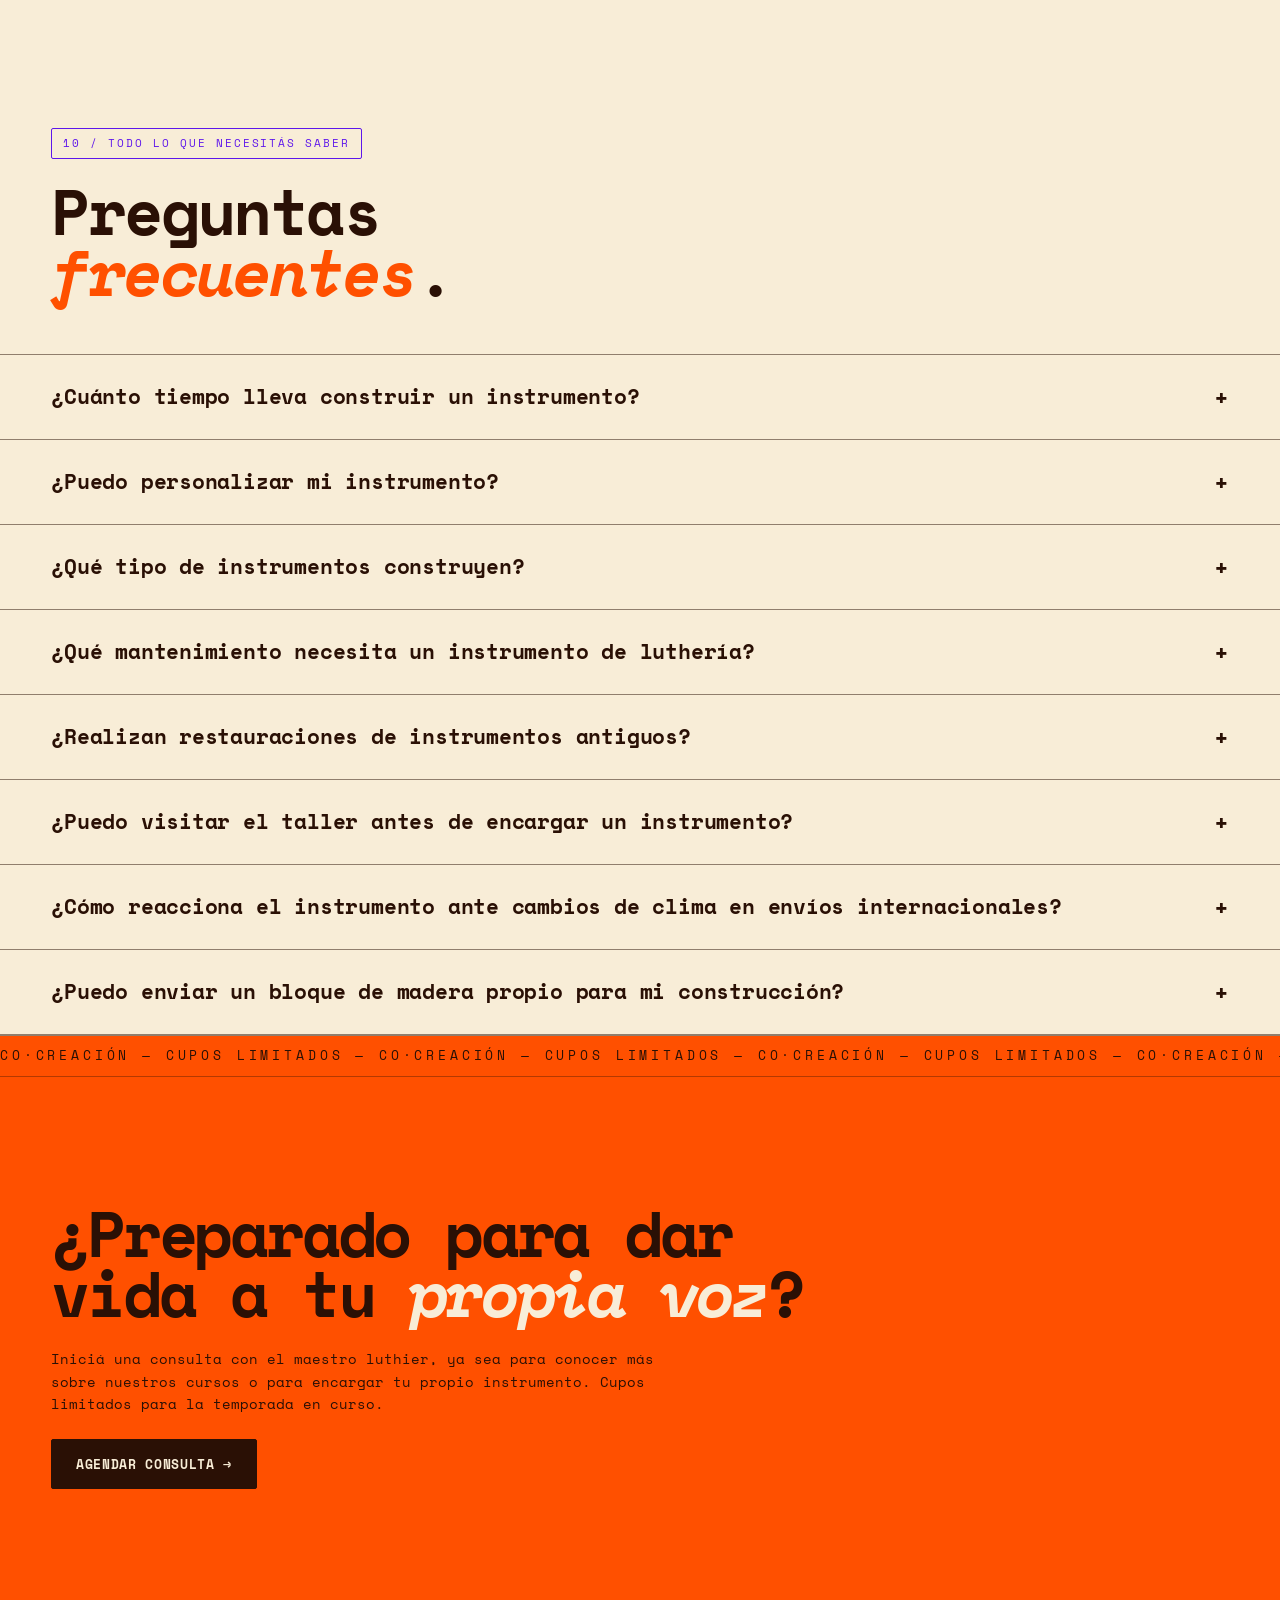
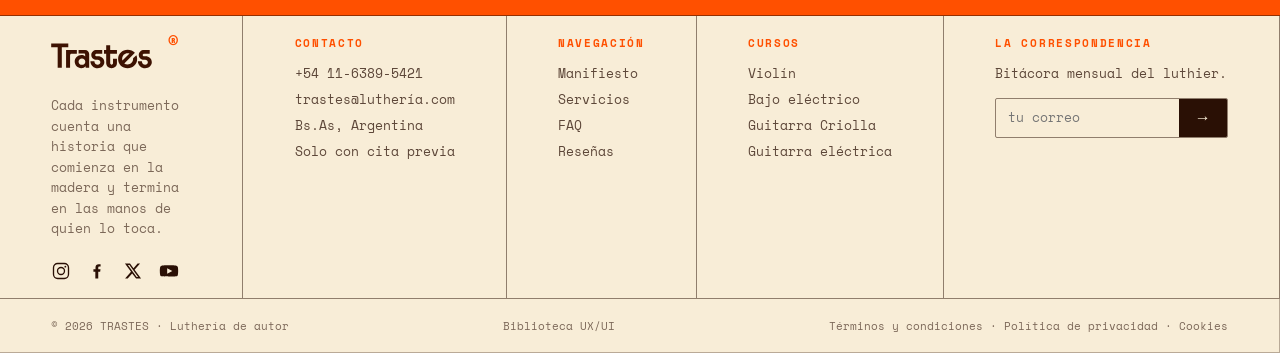
==== commit 6f8bfb5e: "Actualizacion 10-07 3" ====
--- a/index.html
+++ b/index.html
@@ -130,6 +130,25 @@
         Creamos instrumentos que se convierten en una extensión de tu propia voz.
       </p>
     </div>
+    <svg class="manifesto__draft manifesto__hcroquis" viewBox="0 0 560 120" preserveAspectRatio="xMidYMid meet" aria-hidden="true">
+      <line x1="-120" y1="66" x2="680" y2="66" class="d-axis"/>
+      <circle cx="72" cy="66" r="22" class="d-thin"/>
+      <circle cx="72" cy="66" r="12" class="d-line"/>
+      <circle cx="72" cy="66" r="4"  class="d-dot"/>
+      <text x="48" y="34" class="d-txt">Ø 68,0</text>
+      <circle cx="220" cy="66" r="3" class="d-dot"/>
+      <line x1="220" y1="66" x2="220" y2="34" class="d-thin"/>
+      <text x="202" y="27" class="d-txt">12,4°</text>
+      <text x="202" y="15" class="d-num">01</text>
+      <circle cx="380" cy="66" r="3" class="d-dot"/>
+      <line x1="380" y1="66" x2="380" y2="34" class="d-thin"/>
+      <text x="362" y="27" class="d-txt">Ø 42,0</text>
+      <text x="362" y="15" class="d-num">02</text>
+      <line x1="72"  y1="66" x2="72"  y2="102" class="d-thin"/>
+      <line x1="500" y1="66" x2="500" y2="102" class="d-thin"/>
+      <line x1="72"  y1="102" x2="500" y2="102" class="d-line"/>
+      <text x="250" y="96" class="d-txt">268,0 mm</text>
+    </svg>
   </section>
 
   <!-- ============ SECCIÓN · BENEFICIOS ============ -->
@@ -371,9 +390,9 @@
       <aside class="woods__note" id="woodNote" aria-live="polite"></aside>
     </div>
     <div class="woods__tabs" role="tablist" aria-label="Categorías de madera">
-      <button class="woods__tab is-active" data-cat="resonantes" aria-selected="true">Maderas resonantes</button>
-      <button class="woods__tab" data-cat="estabilidad" aria-selected="false">Maderas de estabilidad</button>
-      <button class="woods__tab" data-cat="dureza" aria-selected="false">Maderas de Máxima Resistencia</button>
+      <button class="woods__tab is-active" data-cat="resonantes" aria-selected="true"><span class="woods__tab-short">M1</span><span class="woods__tab-full">Maderas resonantes</span></button>
+      <button class="woods__tab" data-cat="estabilidad" aria-selected="false"><span class="woods__tab-short">M2</span><span class="woods__tab-full">Maderas de estabilidad</span></button>
+      <button class="woods__tab" data-cat="dureza" aria-selected="false"><span class="woods__tab-short">M3</span><span class="woods__tab-full">Maderas de Máxima Resistencia</span></button>
     </div>
     <div class="woods__body">
       <div class="woods__selector" id="woodSelector" role="tablist" aria-label="Maderas">
@@ -650,23 +669,24 @@
       <h4>Contacto</h4>
       <p>+54 11-6389-5421</p>
       <p>trastes@luthería.com</p>
-      <p>Buenos Aires, Argentina. C/ del Arce, 12 — Taller privado</p>
-      <p>Atención VIP · con cita previa</p>
+      <p>Bs.As, Argentina</p>
+      <p>Solo con cita previa</p>
     </div>
     <div class="footer__col">
       <h4>Navegación</h4>
       <div class="footer__nav-links">
         <a href="#manifiesto">Manifiesto</a>
-        <a href="#beneficios">Beneficios</a>
         <a href="#servicios">Servicios</a>
-        <a href="#proceso">Proceso</a>
-        <a href="#maderas">Maderas</a>
-        <a href="#cursos">Academia</a>
-        <a href="#vip">Portal</a>
-        <a href="#equipo">Equipo</a>
+        <a href="#faq">FAQ</a>
         <a href="#reseñas">Reseñas</a>
-        <a href="#faq">FAQ</a>
-      </div>
+      </div>
+    </div>
+    <div class="footer__col">
+      <h4>Cursos</h4>
+      <a href="#cursos">Violín</a>
+      <a href="#cursos">Bajo eléctrico</a>
+      <a href="curso-guitarra-criolla.html">Guitarra Criolla</a>
+      <a href="#cursos">Guitarra eléctrica</a>
     </div>
     <div class="footer__col footer__news">
       <h4>La Correspondencia</h4>
--- a/css/styles.css
+++ b/css/styles.css
@@ -185,6 +185,7 @@
 .manifesto__right{display:flex;flex-direction:column;gap:2rem;justify-content:center}
 .manifesto__right .section-title{font-size:clamp(2rem,5vw,4.4rem)}
 .manifesto__right p{max-width:62ch;font-size:.9rem}
+.manifesto__hcroquis{display:none}
 blockquote{
   font-size:clamp(.95rem,1.25vw,1.1rem);line-height:1.4;color:var(--accent);
   font-style:italic;border-left:2px solid var(--accent);padding-left:1.2rem;
@@ -334,6 +335,7 @@
   cursor:pointer;color:var(--espresso);transition:color .3s,border-color .3s;
 }
 .woods__tab.is-active{color:var(--accent);border-color:var(--accent);z-index:3}
+.woods__tab-short{display:none}
 .woods__body{display:grid;grid-template-columns:1fr 1.1fr;border-top:.5px solid var(--line)}
 .woods__selector{display:grid;grid-template-columns:1fr 1fr;grid-auto-rows:1fr;height:100%}
 .wood-cell{
@@ -501,7 +503,7 @@
 }
 /* --- carrusel vertical --- */
 .rev-carousel{
-  position:relative;height:70vh;overflow-y:auto;scroll-snap-type:y proximity;
+  position:relative;height:60vh;overflow-y:auto;scroll-snap-type:y proximity;
   border-right:.5px solid var(--line);scrollbar-width:none;
 }
 .rev-carousel::-webkit-scrollbar{display:none}
@@ -511,7 +513,7 @@
 .rev-card{
   flex:0 0 auto;width:min(62%,420px);scroll-snap-align:center;cursor:pointer;
   display:flex;flex-direction:column;gap:.7rem;
-  opacity:1;transform:none;transition:opacity .45s var(--ease),transform .45s var(--ease);
+  opacity:1;transform:scale(.9);transition:opacity .45s var(--ease),transform .45s var(--ease);
 }
 .rev-card.is-active{opacity:1;transform:scale(1)}
 .rev-card__img{
@@ -607,7 +609,7 @@
    12 · FOOTER
    ===================================================================== */
 .footer{
-  display:grid;grid-template-columns:1.6fr 1.2fr 1fr 1.2fr;gap:0;
+  display:grid;grid-template-columns:1.4fr .9fr .9fr 1.1fr 1.2fr;gap:0;
   padding:0;
 }
 .footer__brand .nav__logo{margin-left:calc(clamp(1.9rem,3.4vw,2.8rem) * -0.26)}
@@ -619,10 +621,11 @@
 .footer__brand{grid-column:1/2}
 .footer__brand p{font-size:.8rem;opacity:.6;margin-top:.8rem;max-width:30ch}
 .footer__col{display:flex;flex-direction:column;gap:.35rem}
-.footer__nav-links{column-count:2;column-gap:2.2rem}
+.footer__nav-links{column-count:1;column-gap:2.2rem}
 .footer__nav-links a{display:block;margin-bottom:.35rem;break-inside:avoid;white-space:nowrap}
 .footer__col h4{font-size:.7rem;letter-spacing:.15em;text-transform:uppercase;color:var(--accent);margin-bottom:.4rem}
 .footer__col p,.footer__col a{font-size:.8rem;opacity:.75;transition:opacity .3s,color .3s}
+.footer__col a{white-space:nowrap}
 .footer__col a:hover{opacity:1;color:var(--accent)}
 .footer__news .news{display:flex;border:.5px solid var(--line);border-radius:2px;overflow:hidden;margin-top:.5rem}
 .news input{flex:1;background:none;border:none;font-family:inherit;padding:.6rem .7rem;color:inherit;font-size:.8rem;outline:none}
@@ -676,35 +679,57 @@
     display:flex;flex-direction:column;position:absolute;top:100%;left:0;right:0;
     background:var(--cream);border-bottom:.5px solid var(--line);padding:1.2rem var(--gut);gap:1rem;font-size:1rem;
   }
-  .hero{grid-template-columns:1fr;grid-template-rows:45vh auto}
+  .hero{grid-template-columns:1fr;grid-template-rows:30vh auto;border-bottom:none;position:relative}
+  .hero::after{content:"";position:absolute;bottom:-1.1rem;left:0;right:0;height:.5px;background:var(--line)}
+  .manifesto__col{padding-top:2.5rem}
   .hero__image{border-right:none;border-bottom:.5px solid var(--line)}
-  .hero__title{margin-left:0;font-size:clamp(1.8rem,8vw,2.2rem)}
+  .hero__title{margin-left:0;font-size:clamp(1.8rem,8vw,2.2rem);padding-bottom:0}
   .hero__br--mobile-hide{display:none}
   .hero__sp--mobile-show{display:inline}
-  .hero__text{padding:2.5rem var(--gut)}
-  .manifesto{grid-template-columns:1fr;min-height:auto}
-  .manifesto__left .ph{flex:none}
+  .hero__text{padding:1.2rem var(--gut) 2.5rem}
+  .hero__lead{font-size:.85rem;margin-top:.4rem;margin-bottom:-.4rem}
+  .hero__actions{flex-direction:column;align-items:stretch;margin-top:1.1rem;margin-bottom:-1.1rem}
+  .hero__meta{
+    flex-wrap:nowrap;overflow-x:auto;-webkit-overflow-scrolling:touch;scrollbar-width:none;
+    margin-left:calc(-1 * var(--gut));margin-right:calc(-1 * var(--gut));
+    padding-left:var(--gut);padding-right:var(--gut);padding-top:1.6rem;padding-bottom:.7rem;
+    border-top:none;position:relative;
+  }
+  .hero__meta::-webkit-scrollbar{display:none}
+  .hero__meta div{flex:0 0 auto}
+  .manifesto{grid-template-columns:1fr;min-height:auto;display:flex;flex-direction:column}
+  .manifesto__left{display:contents}
+  .manifesto__left .tag{order:1;margin:5.5rem var(--gut) 0}
+  .manifesto__right{order:2;padding-top:1.5rem;padding-bottom:1.5rem}
+  .manifesto__left .ph{order:4;flex:none;margin:0 var(--gut) 4.5rem}
   .manifesto__left .ph--tall{aspect-ratio:2/5}
-  .manifesto__left,.manifesto__center{border-right:none;border-bottom:.5px solid var(--line)}
-  .manifesto__center{min-height:80px}
+  .manifesto__center{display:none}
   .manifesto__draft{display:none}
-  .process__head{flex-direction:column;align-items:flex-start}
-  .process__draft{display:none}
+  .manifesto__hcroquis{order:3;display:block;position:static;inset:auto;width:100%;height:auto;padding:0;margin-bottom:1.5rem;overflow:visible}
+  .process__head{flex-direction:column;align-items:flex-start;padding-top:6rem;position:relative}
+  .process__draft{display:block;position:absolute;top:calc(50% + 3.8rem);transform:translateY(-50%);right:-2.5rem;width:min(48%,210px);height:auto;margin:0;pointer-events:none}
+  .benefits__head{padding-top:4.5rem}
   .benefits__grid{grid-template-columns:1fr 1fr}
   .benefit:nth-child(2n){border-right:none}
   .benefit{border-bottom:.5px solid var(--line)}
-  .benefits__zigzag{display:flex;flex-direction:column}
-  .benefits__zigzag .benefit{border:.5px solid var(--line);border-bottom:none}
-  .benefits__zigzag .benefit:last-of-type{border-bottom:.5px solid var(--line)}
+  .benefits__zigzag{display:flex;flex-direction:column;gap:2rem;padding-bottom:4.5rem}
+  .benefits__zigzag .benefit{border:.5px solid var(--line)}
   .zz-conn{display:none}
   .woods__body{grid-template-columns:1fr}
   .woods__note{transform:none}
   .vip__mock{flex-wrap:wrap}
   .woods__selector{border-right:none;border-bottom:.5px solid var(--line)}
   .woods__panel{border-left:none}
-  .courses__grid{grid-template-columns:1fr 1fr}
-  .vip{grid-template-columns:1fr}
+  .woods__head{padding-top:6rem}
+  .courses__grid{grid-template-columns:1fr 1fr;padding-bottom:4.5rem}
+  .vip{grid-template-columns:1fr;padding-top:4.5rem;padding-bottom:4.5rem}
   .footer{grid-template-columns:1fr 1fr}
+  .services__head{padding-top:4.5rem}
+  .courses__head{padding-top:6rem}
+  .reviews__head{padding-top:4.5rem}
+  .testi__head{padding-top:6rem}
+  .testi{padding-bottom:4.5rem}
+  .faq__head{padding-top:4.5rem}
 }
 @media(max-width:620px){
   .footer__nav-links{column-count:1}
@@ -712,20 +737,42 @@
   .benefits__grid{grid-template-columns:1fr}
   .benefit{border-right:none}
   .courses__grid{grid-template-columns:1fr}
-  .woods__selector{grid-template-columns:1fr}
-  .wood-cell{border-right:none}
+  .woods__selector{grid-template-columns:1fr;grid-auto-rows:auto;height:auto;border-bottom:none}
+  .wood-cell{border-right:none;min-height:0;padding:.9rem 1.6rem;gap:.25rem}
+  .wood-cell__sym{font-size:1.6rem}
+  .wood-cell__name{margin-bottom:0}
   /* en una sola columna, solo la última celda pierde el borde inferior */
   .wood-cell:nth-last-child(-n+2){border-bottom:.5px solid var(--line)}
   .wood-cell:last-child{border-bottom:none}
+  /* acordeón mobile: panel oculto salvo la celda desplegada */
+  .woods__panel{display:none;grid-column:1/-1;border-top:.5px solid var(--line);border-bottom:.5px solid var(--line)}
+  .woods__panel:last-child{border-bottom:none}
+  .woods__body--open .woods__panel{display:flex}
+  .wp__freq{flex-wrap:nowrap;gap:.4rem;justify-content:space-between}
+  .wp__freq-row{flex-direction:column;align-items:flex-start;gap:.5rem}
+  .wp__freq-label{font-size:.78rem}
+  .wp__dots{gap:.45rem}
+  .wp__dot{width:14px;height:14px}
   .woods__tab{padding:.7rem .9rem;font-size:.6rem;letter-spacing:.08em}
+  .woods__tab .woods__tab-full{display:none}
+  .woods__tab .woods__tab-short{display:inline}
+  .woods__tab.is-active .woods__tab-full{display:inline}
+  .woods__tab.is-active .woods__tab-short{display:none}
+  .woods__note .wn__body p{font-size:.72rem}
+  .woods__note .wn__tag{font-size:.55rem}
   .service__panel{grid-template-columns:1fr}
   .service.is-open .service__panel{max-height:600px}
   .reviews__body{grid-template-columns:1fr}
-  .rev-carousel{height:56vh;border-right:none;border-bottom:.5px solid var(--line)}
-  .rev-card{width:min(88%,460px)}
+  .rev-carousel{height:41vh;border-right:none;border-bottom:.5px solid var(--line)}
+  .rev-track{gap:1rem}
+  .rev-card{width:min(88%,460px);transform:scale(.9)}
+  .rev-card.is-active{transform:scale(1)}
   .rev-note{min-height:auto}
-  .footer{grid-template-columns:1fr}
+  .footer{grid-template-columns:1fr 1fr}
+  .footer__news{grid-column:1/-1}
   .footer>div{border-right:none}
+  .footer>div:nth-child(1),.footer>div:nth-child(2){border-bottom:none}
   .cta__title{transform:none}
+  .cta__inner{padding-top:3rem;padding-bottom:3rem}
   .hero__actions .btn{flex:1;text-align:center}
 }
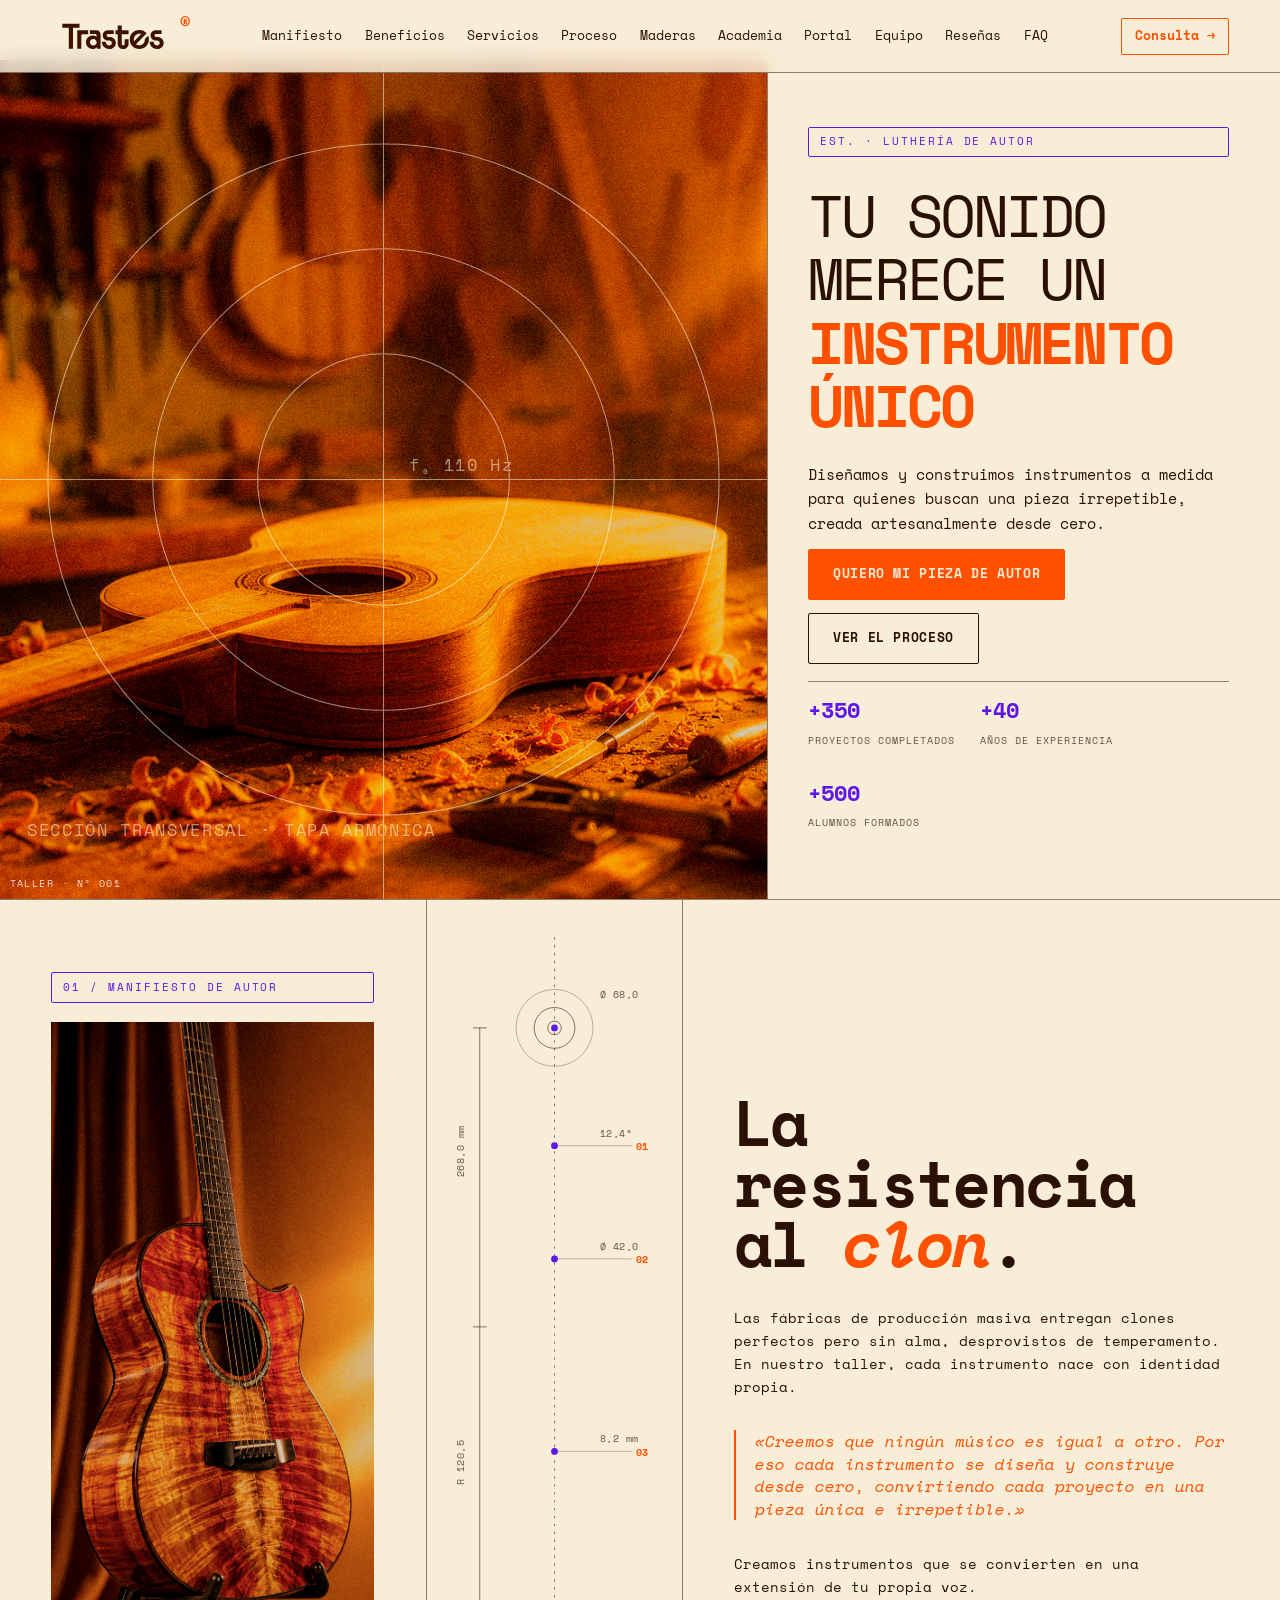
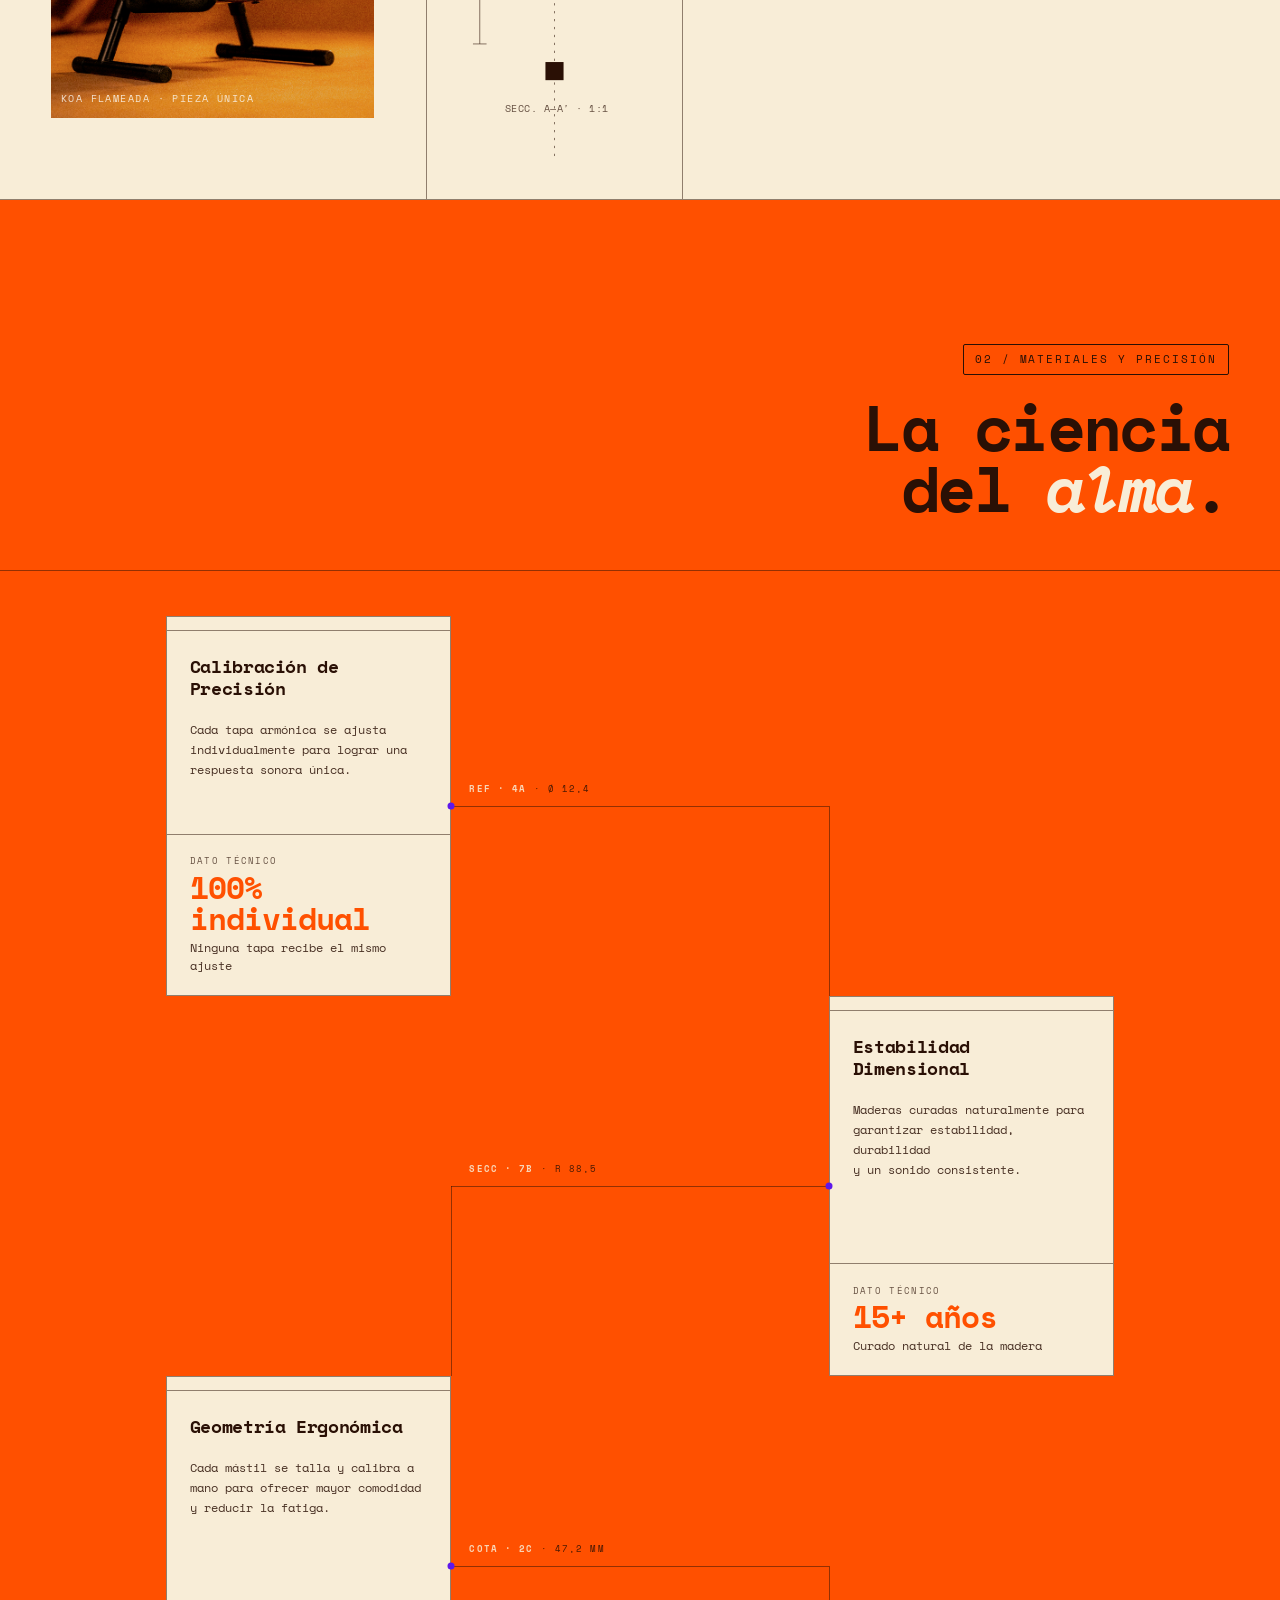
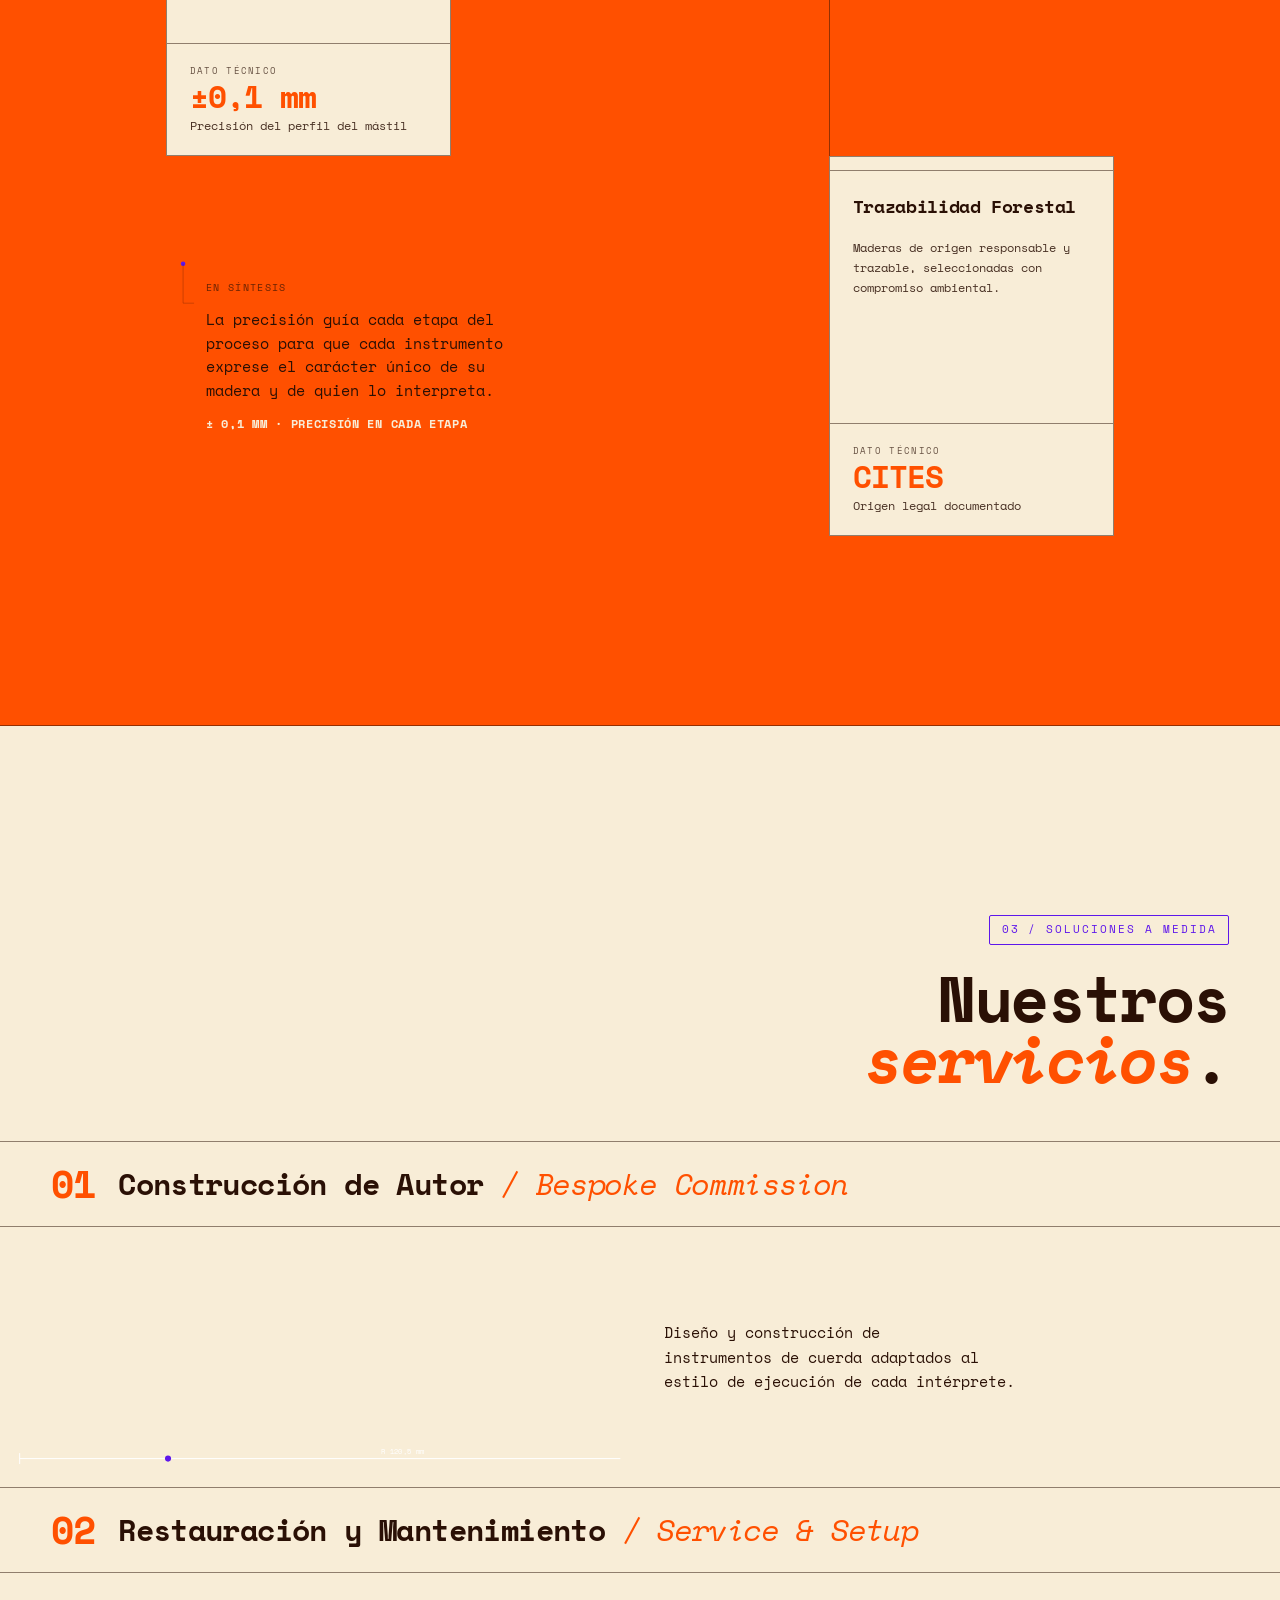
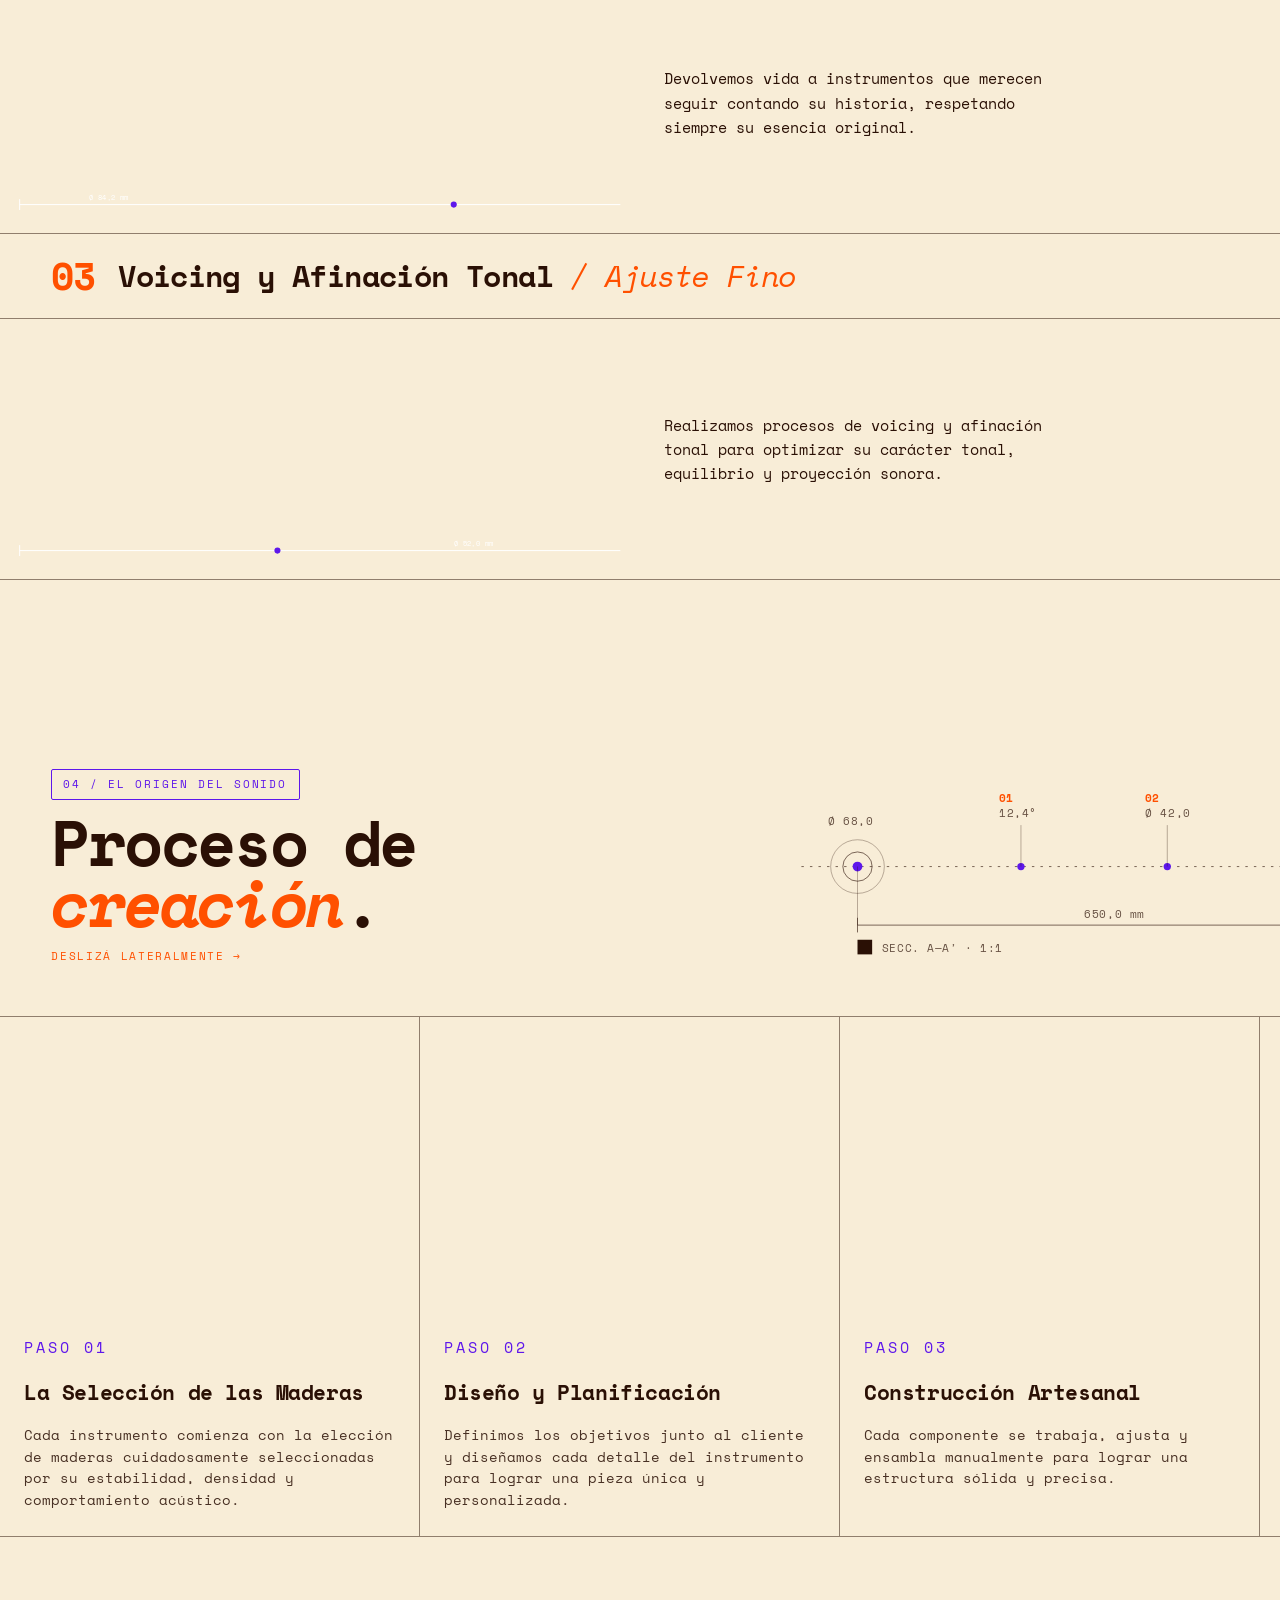
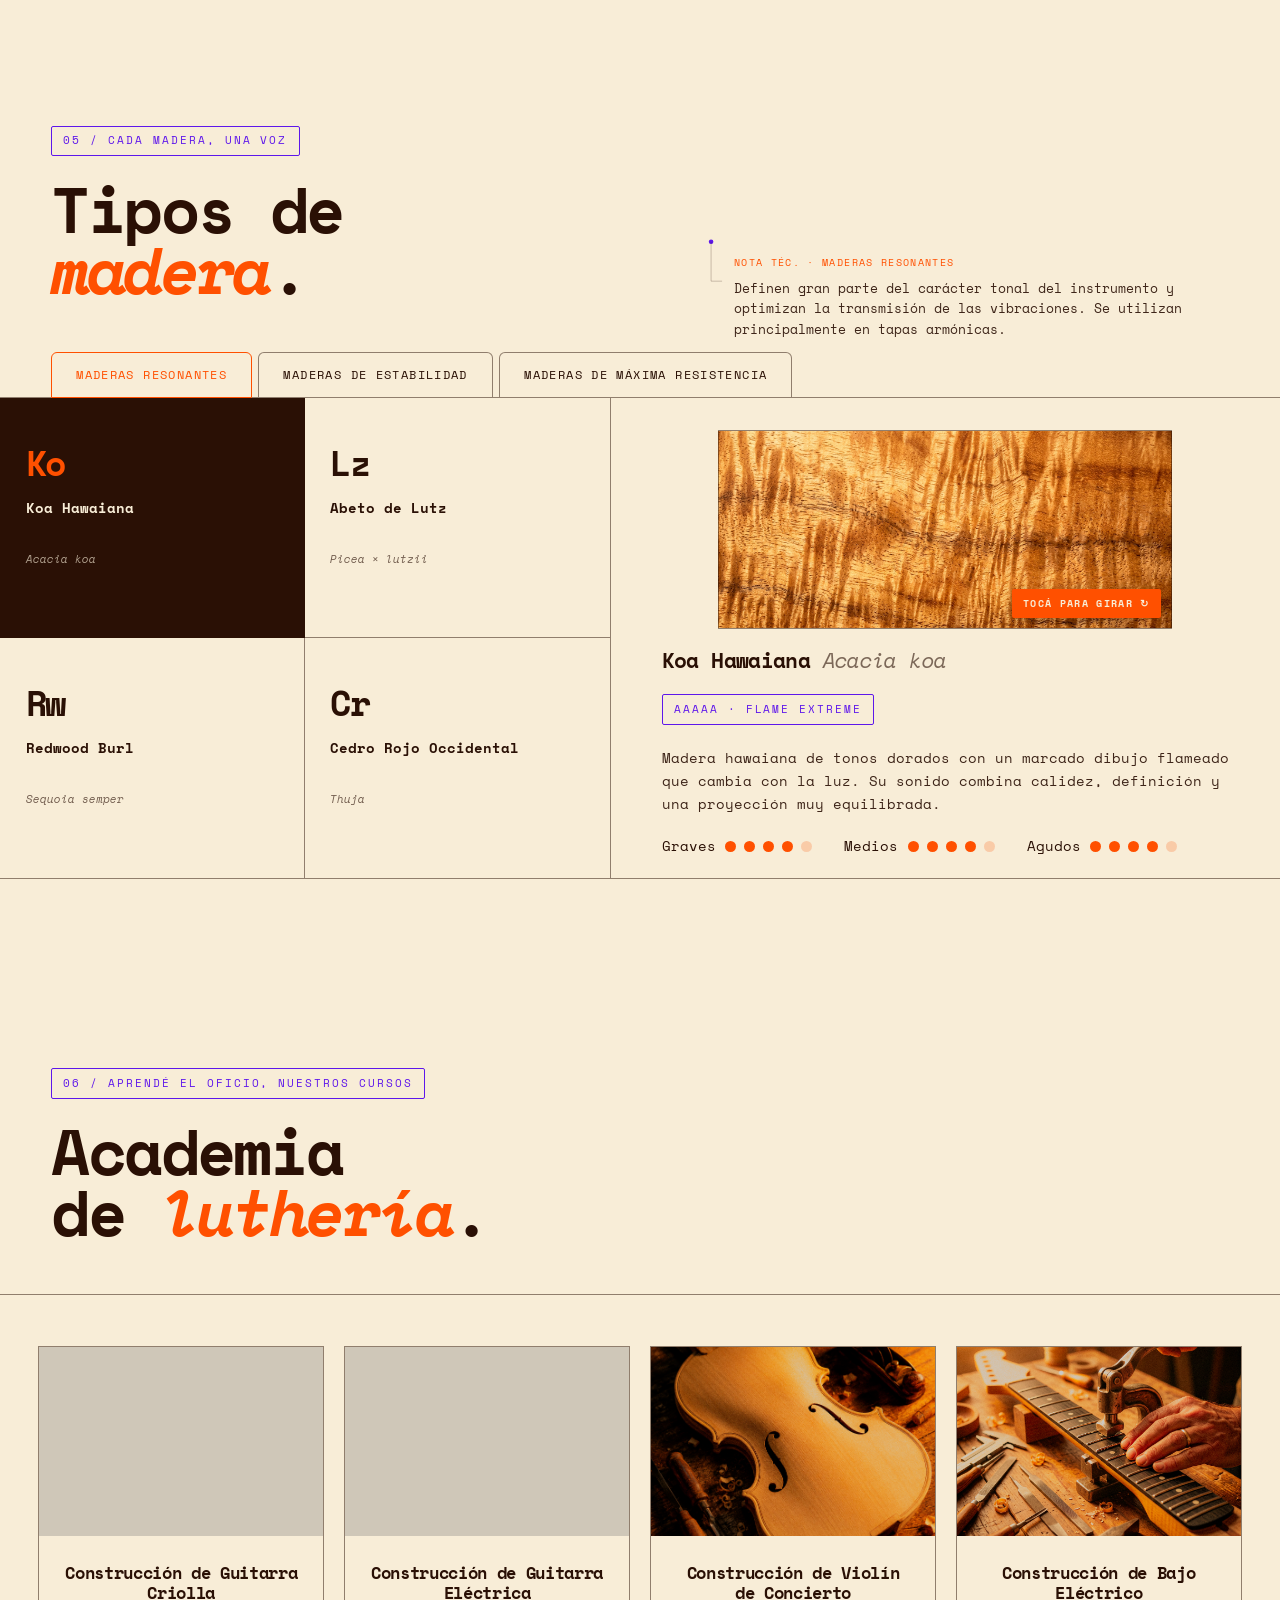
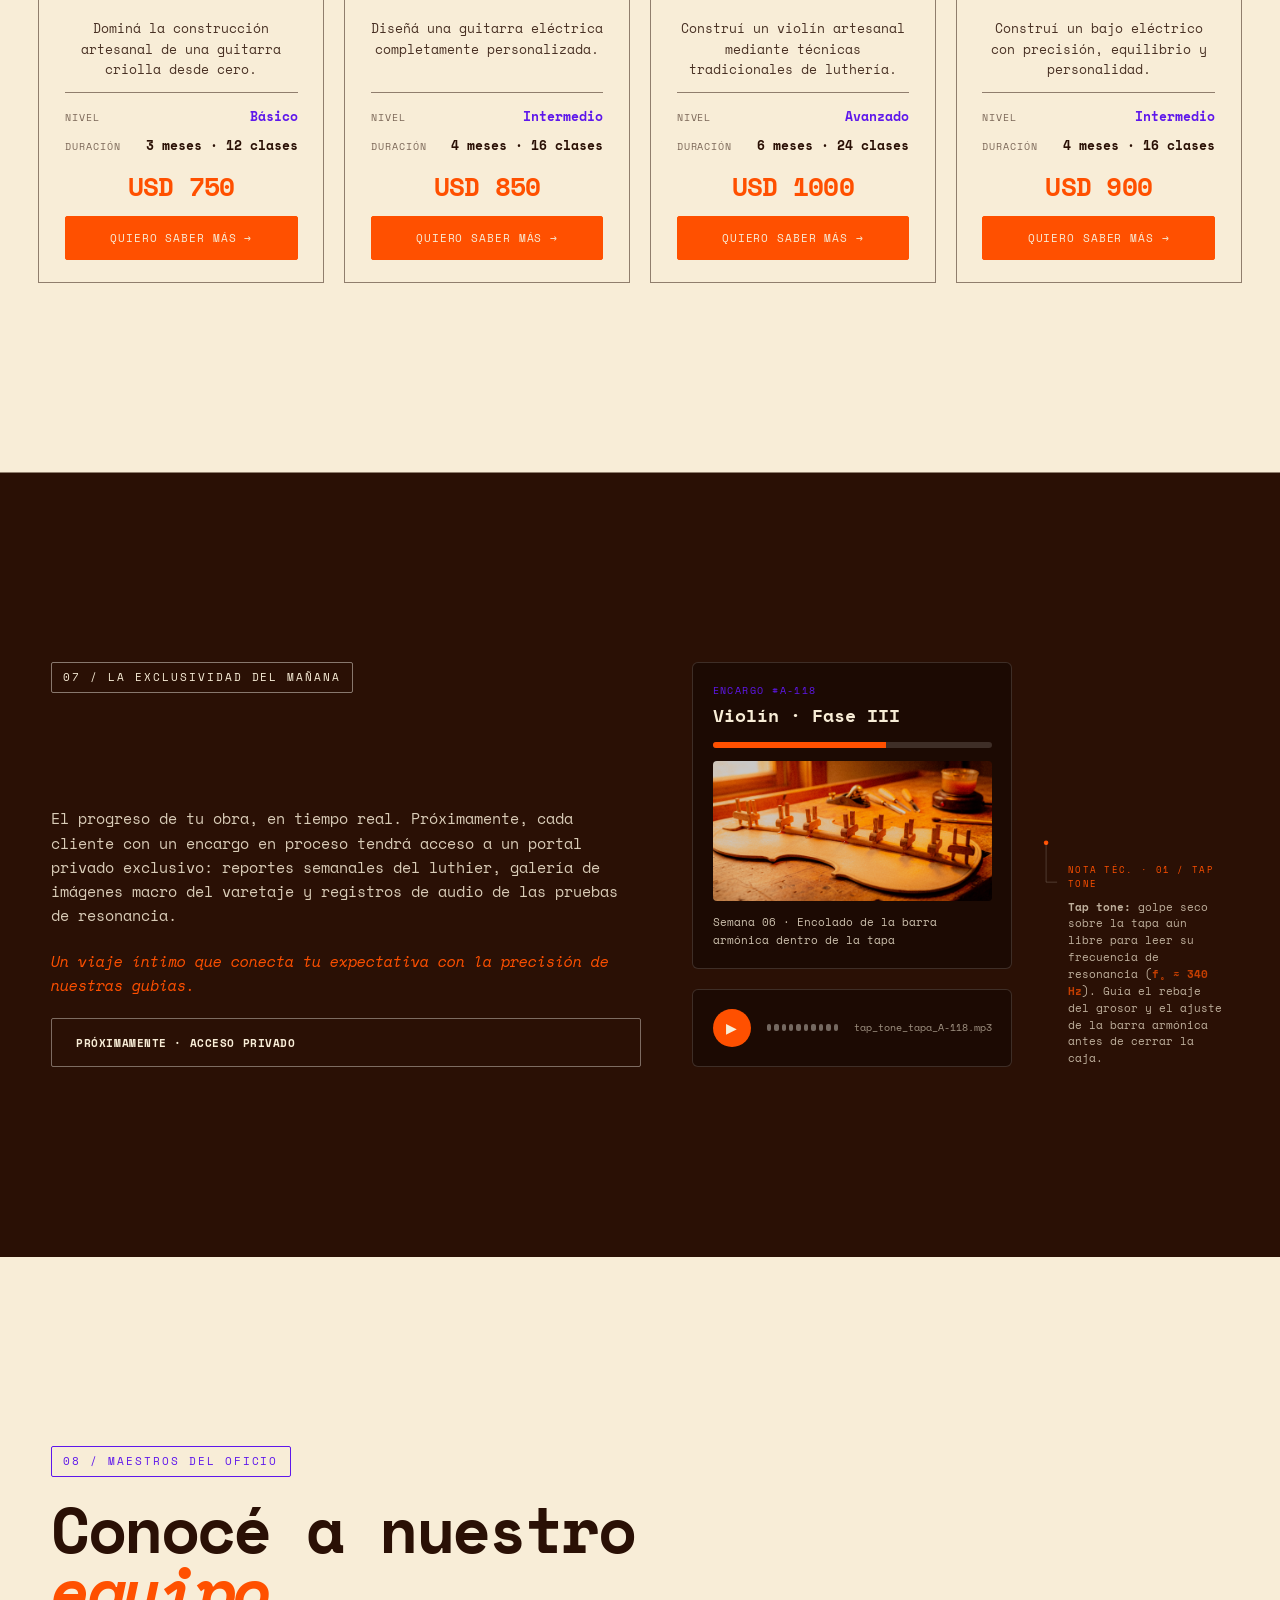
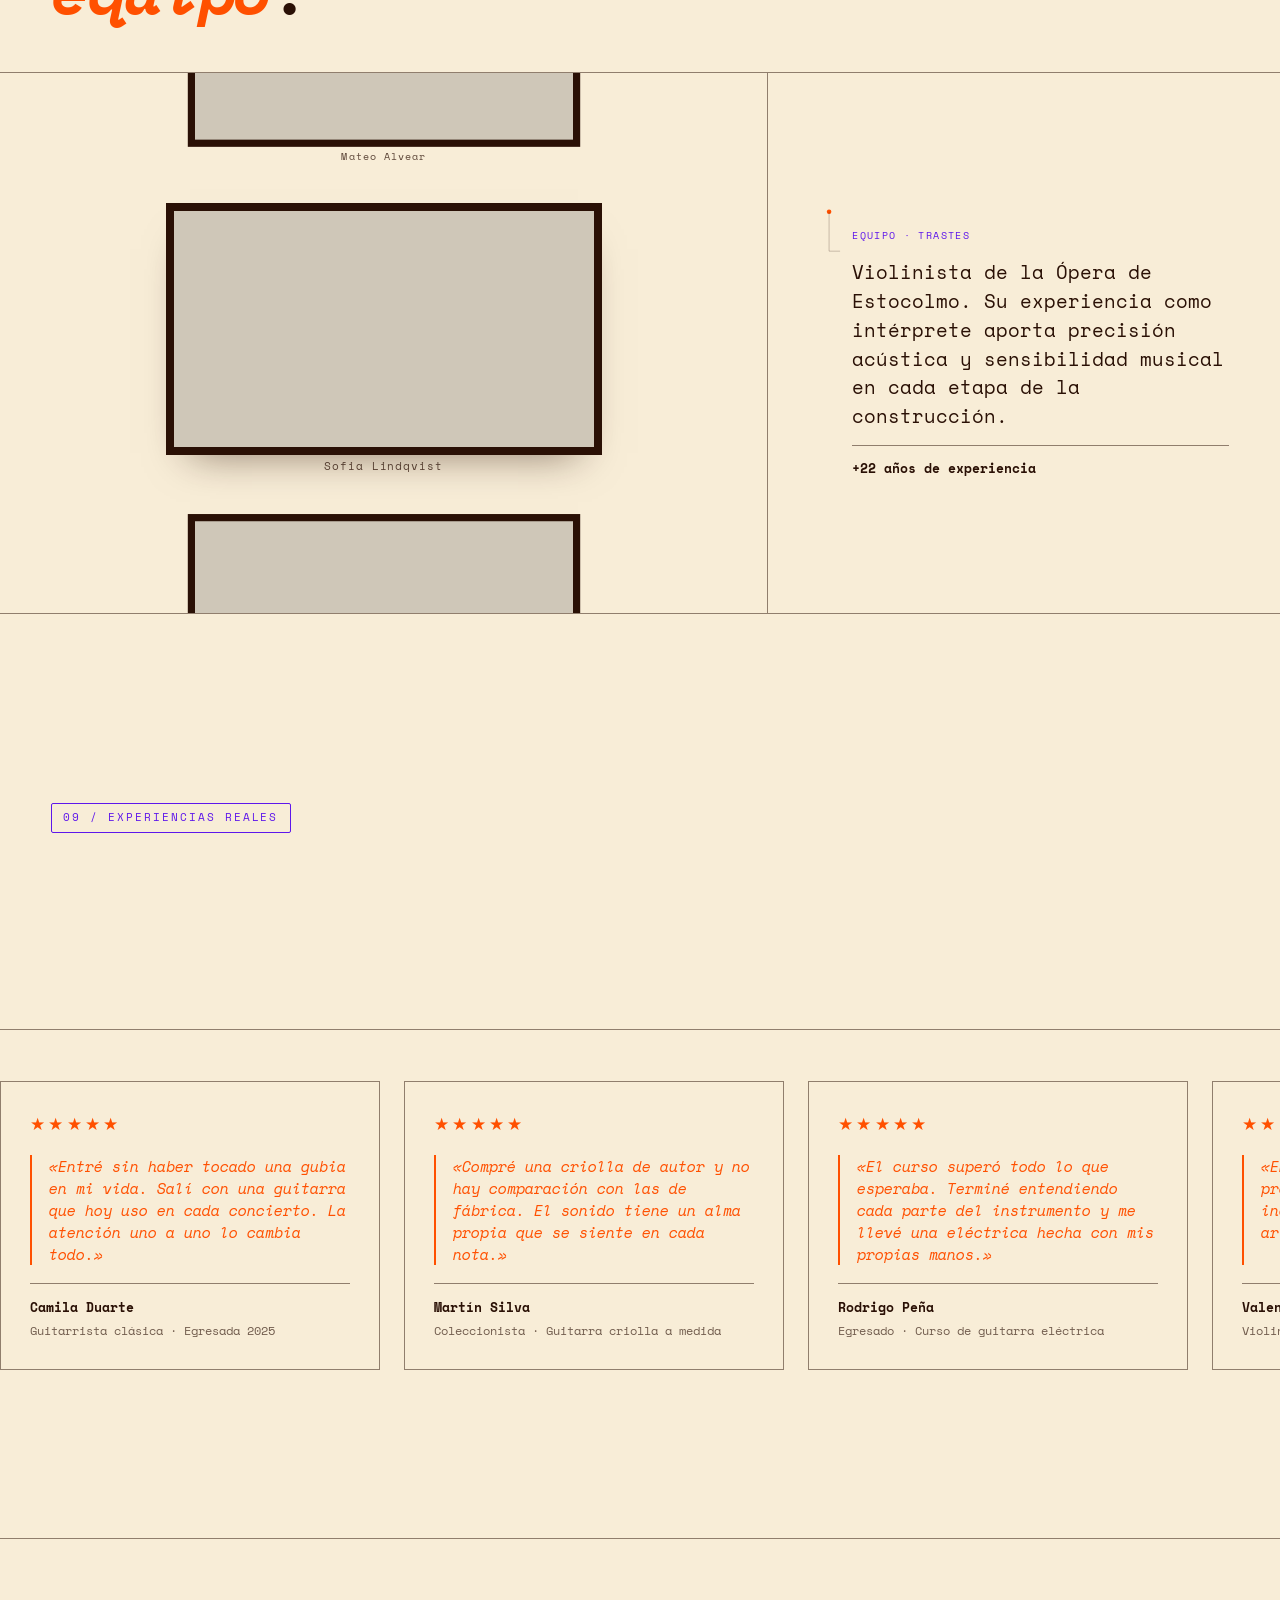
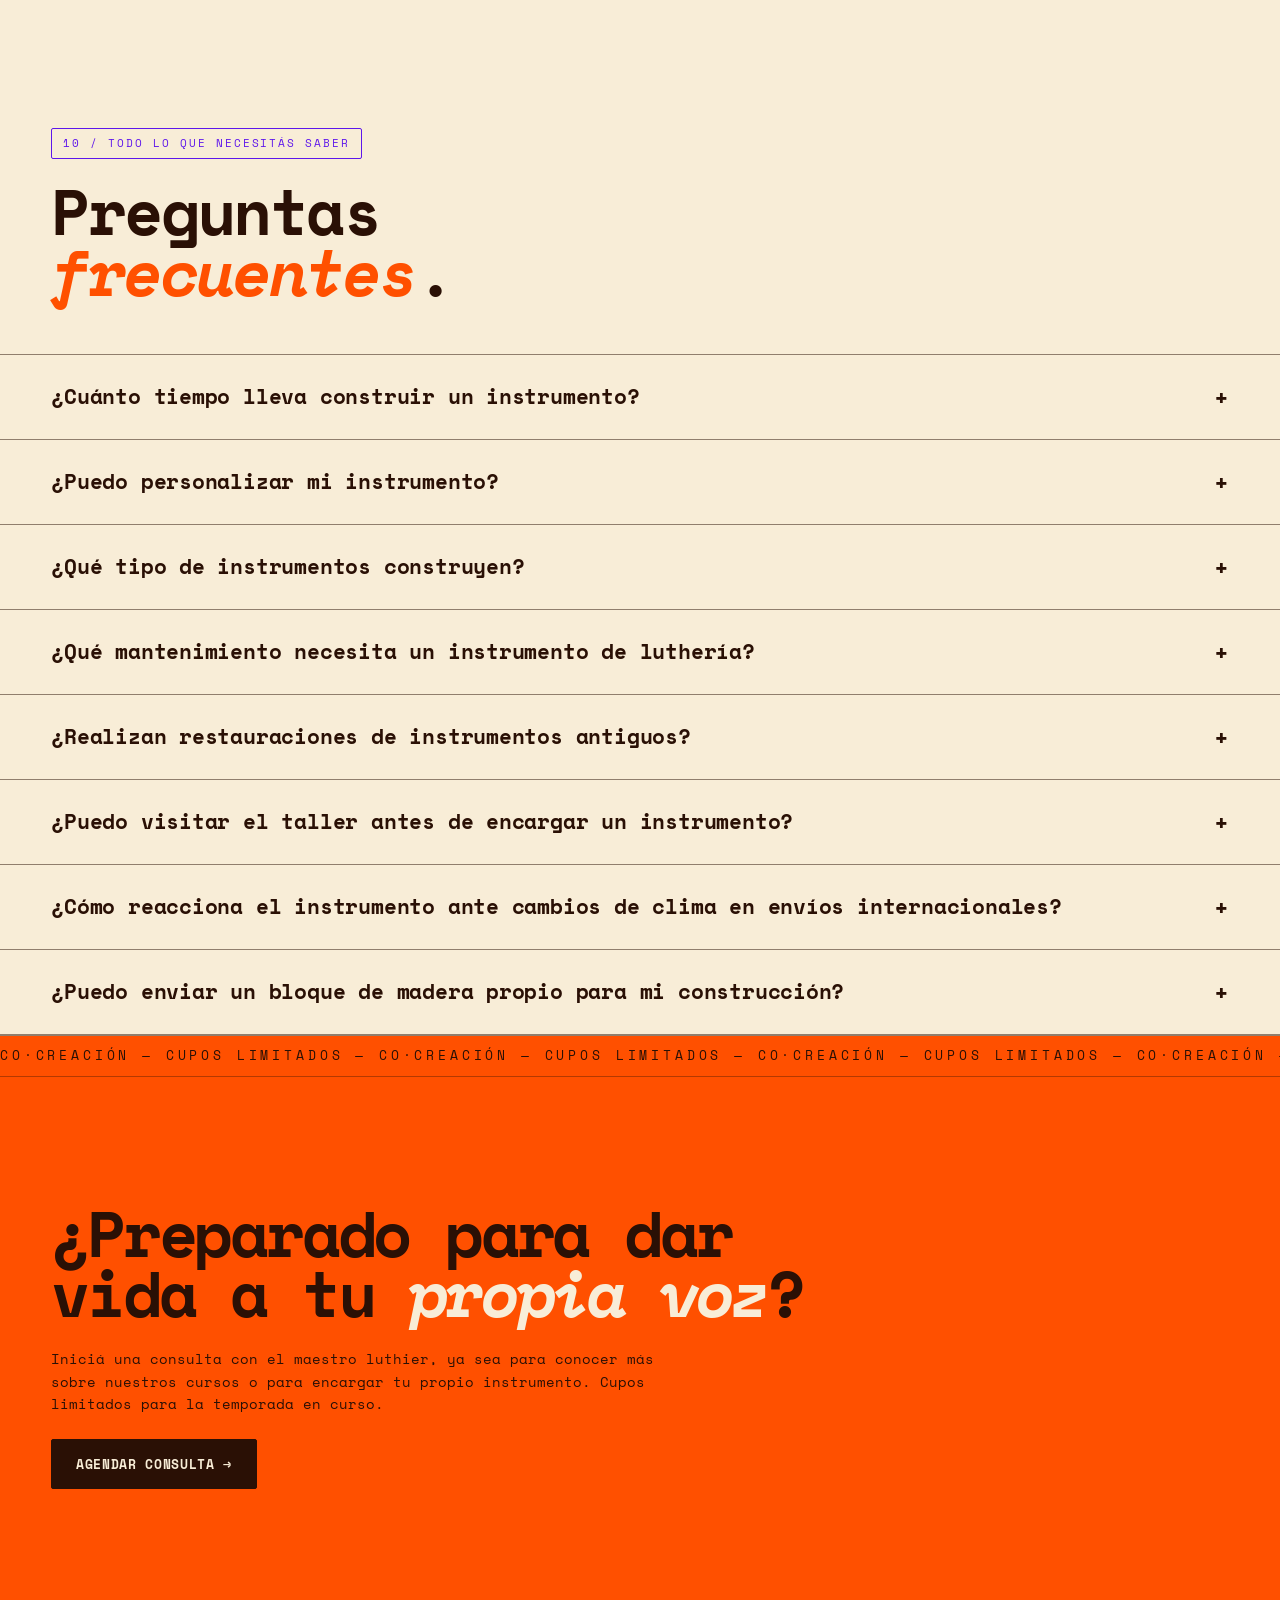
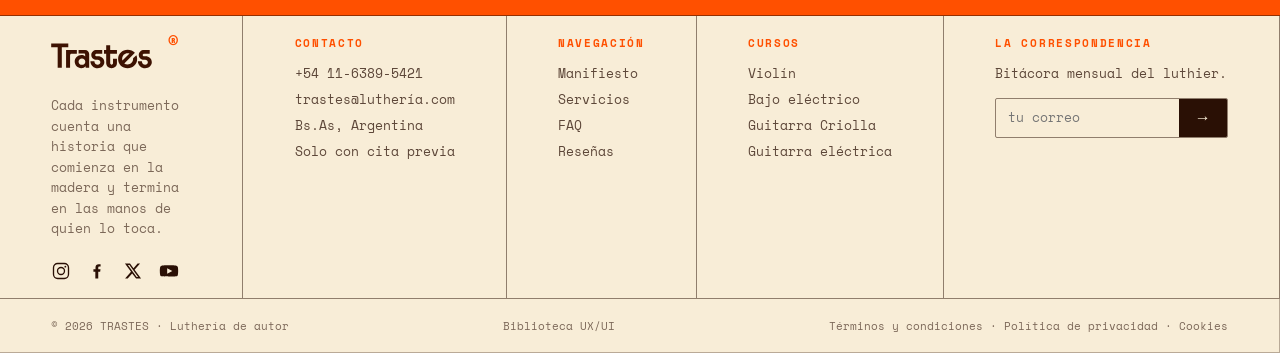
==== commit ff5977cd: "Actualizacion 10-07 4" ====
--- a/index.html
+++ b/index.html
@@ -416,7 +416,7 @@
         <svg class="course__frame" aria-hidden="true"><rect pathLength="100" x="0" y="0" width="100%" height="100%"/></svg>
         <div class="course__img course__img--criolla" aria-hidden="true"></div>
         <h3>Construcción de Guitarra Criolla</h3>
-        <p class="course__lead">Solera de montaje, abanico español, doblado de aros y calibración.</p>
+        <p class="course__lead">Dominá la construcción artesanal de una guitarra criolla desde cero.</p>
         <ul class="course__meta">
           <li><span>Nivel</span><b class="course__level">Básico</b></li>
           <li><span>Duración</span><b>3 meses · 12 clases</b></li>
@@ -428,7 +428,7 @@
         <svg class="course__frame" aria-hidden="true"><rect pathLength="100" x="0" y="0" width="100%" height="100%"/></svg>
         <div class="course__img course__img--electrica" aria-hidden="true"></div>
         <h3>Construcción de Guitarra Eléctrica</h3>
-        <p class="course__lead">Diseño del cuerpo, construcción del mástil, electrónica y ajuste final.</p>
+        <p class="course__lead">Diseñá una guitarra eléctrica completamente personalizada.</p>
         <ul class="course__meta">
           <li><span>Nivel</span><b class="course__level">Intermedio</b></li>
           <li><span>Duración</span><b>4 meses · 16 clases</b></li>
@@ -440,7 +440,7 @@
         <svg class="course__frame" aria-hidden="true"><rect pathLength="100" x="0" y="0" width="100%" height="100%"/></svg>
         <div class="course__img course__img--violin" aria-hidden="true"></div>
         <h3>Construcción de Violín de Concierto</h3>
-        <p class="course__lead">Tallado de tapas, doblado de aros, montaje tradicional y ajuste tonal.</p>
+        <p class="course__lead">Construí un violín artesanal mediante técnicas tradicionales de luthería.</p>
         <ul class="course__meta">
           <li><span>Nivel</span><b class="course__level">Avanzado</b></li>
           <li><span>Duración</span><b>6 meses · 24 clases</b></li>
@@ -452,7 +452,7 @@
         <svg class="course__frame" aria-hidden="true"><rect pathLength="100" x="0" y="0" width="100%" height="100%"/></svg>
         <div class="course__img course__img--bajo" aria-hidden="true"></div>
         <h3>Construcción de Bajo Eléctrico</h3>
-        <p class="course__lead">Cuerpo y mástil, instalación hardware, electrónica y calibración.</p>
+        <p class="course__lead">Construí un bajo eléctrico con precisión, equilibrio y personalidad.</p>
         <ul class="course__meta">
           <li><span>Nivel</span><b class="course__level">Intermedio</b></li>
           <li><span>Duración</span><b>4 meses · 16 clases</b></li>
--- a/css/styles.css
+++ b/css/styles.css
@@ -422,7 +422,7 @@
   background-size:0 1px;transition:background-size .45s var(--ease);
 }
 .course:hover h3{background-size:100% 1px}
-.course__lead{font-size:.8rem;opacity:.85}
+.course__lead{font-size:.8rem;opacity:.85;align-self:center;text-align:center}
 .course__meta{
   list-style:none;width:100%;margin-top:auto;
   display:flex;flex-direction:column;gap:.55rem;
@@ -772,6 +772,7 @@
   .footer__news{grid-column:1/-1}
   .footer>div{border-right:none}
   .footer>div:nth-child(1),.footer>div:nth-child(2){border-bottom:none}
+  .testi__track{animation-duration:260s}
   .cta__title{transform:none}
   .cta__inner{padding-top:3rem;padding-bottom:3rem}
   .hero__actions .btn{flex:1;text-align:center}
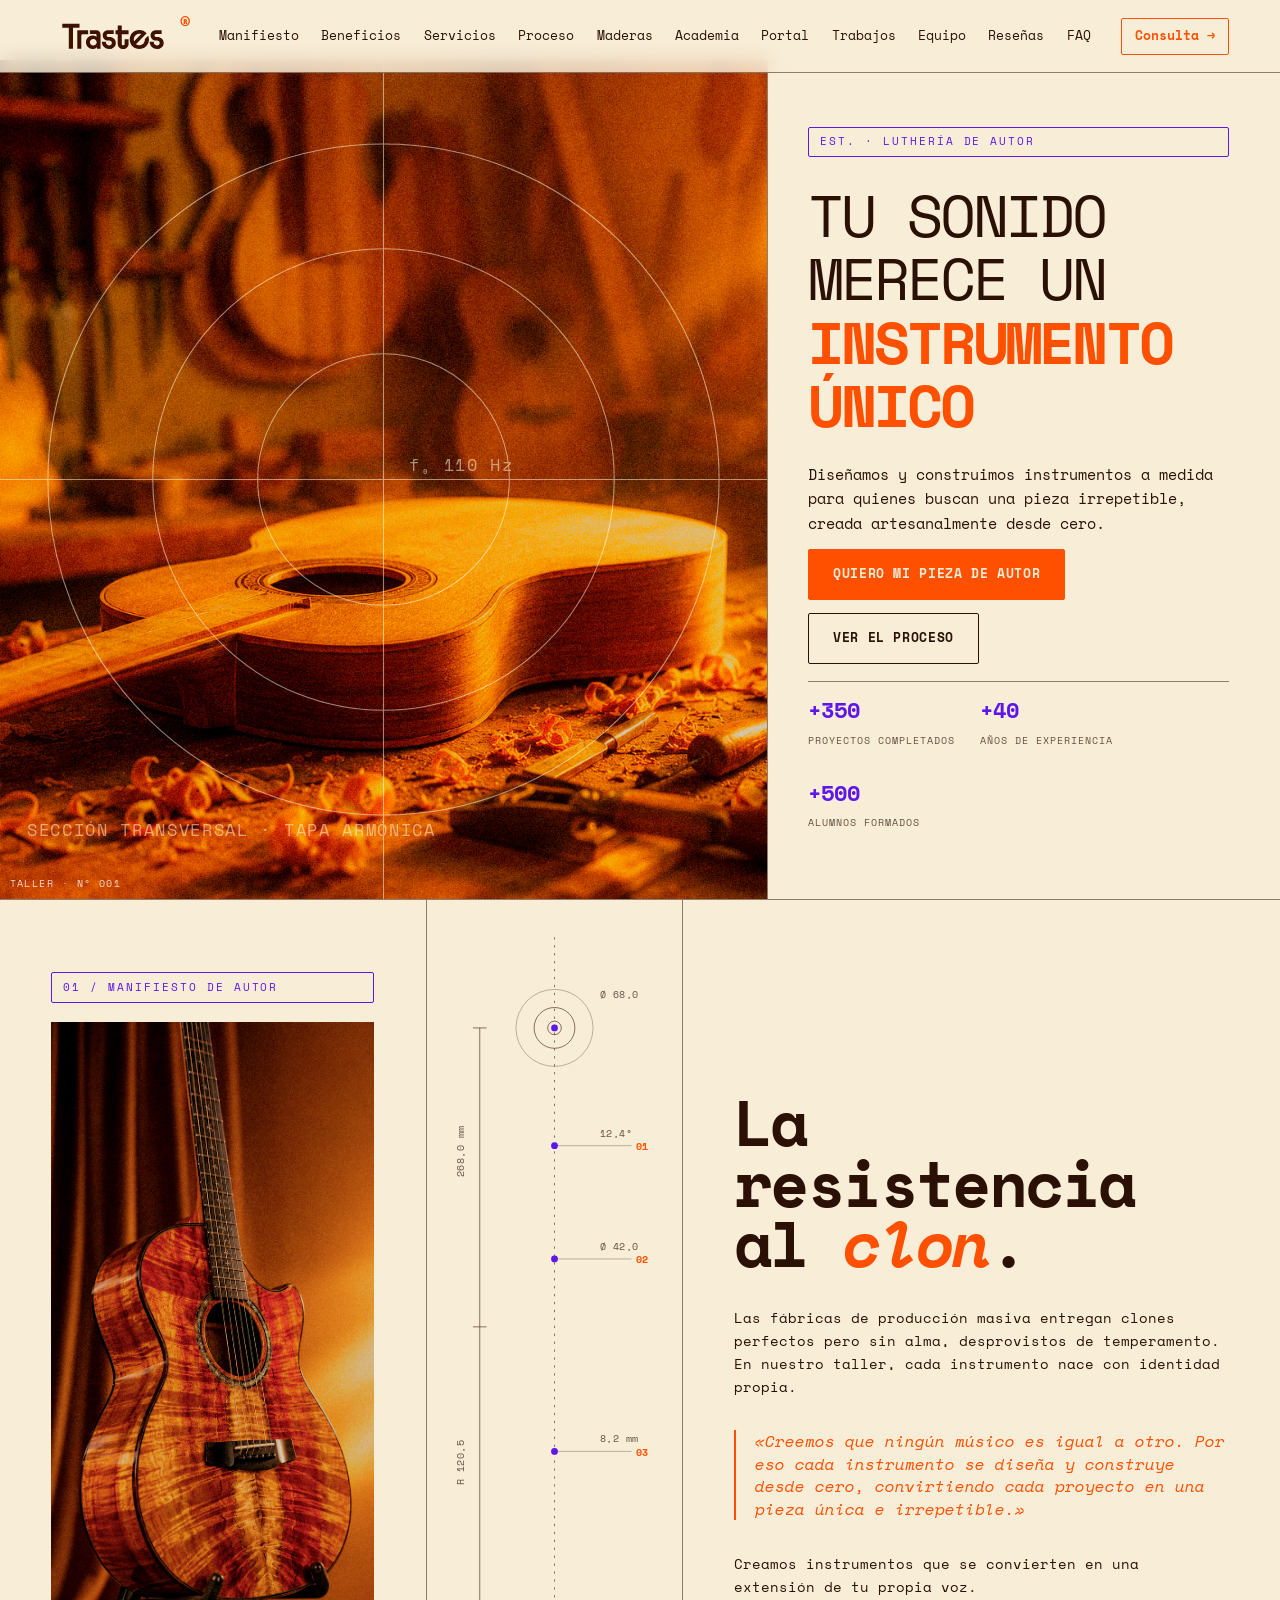
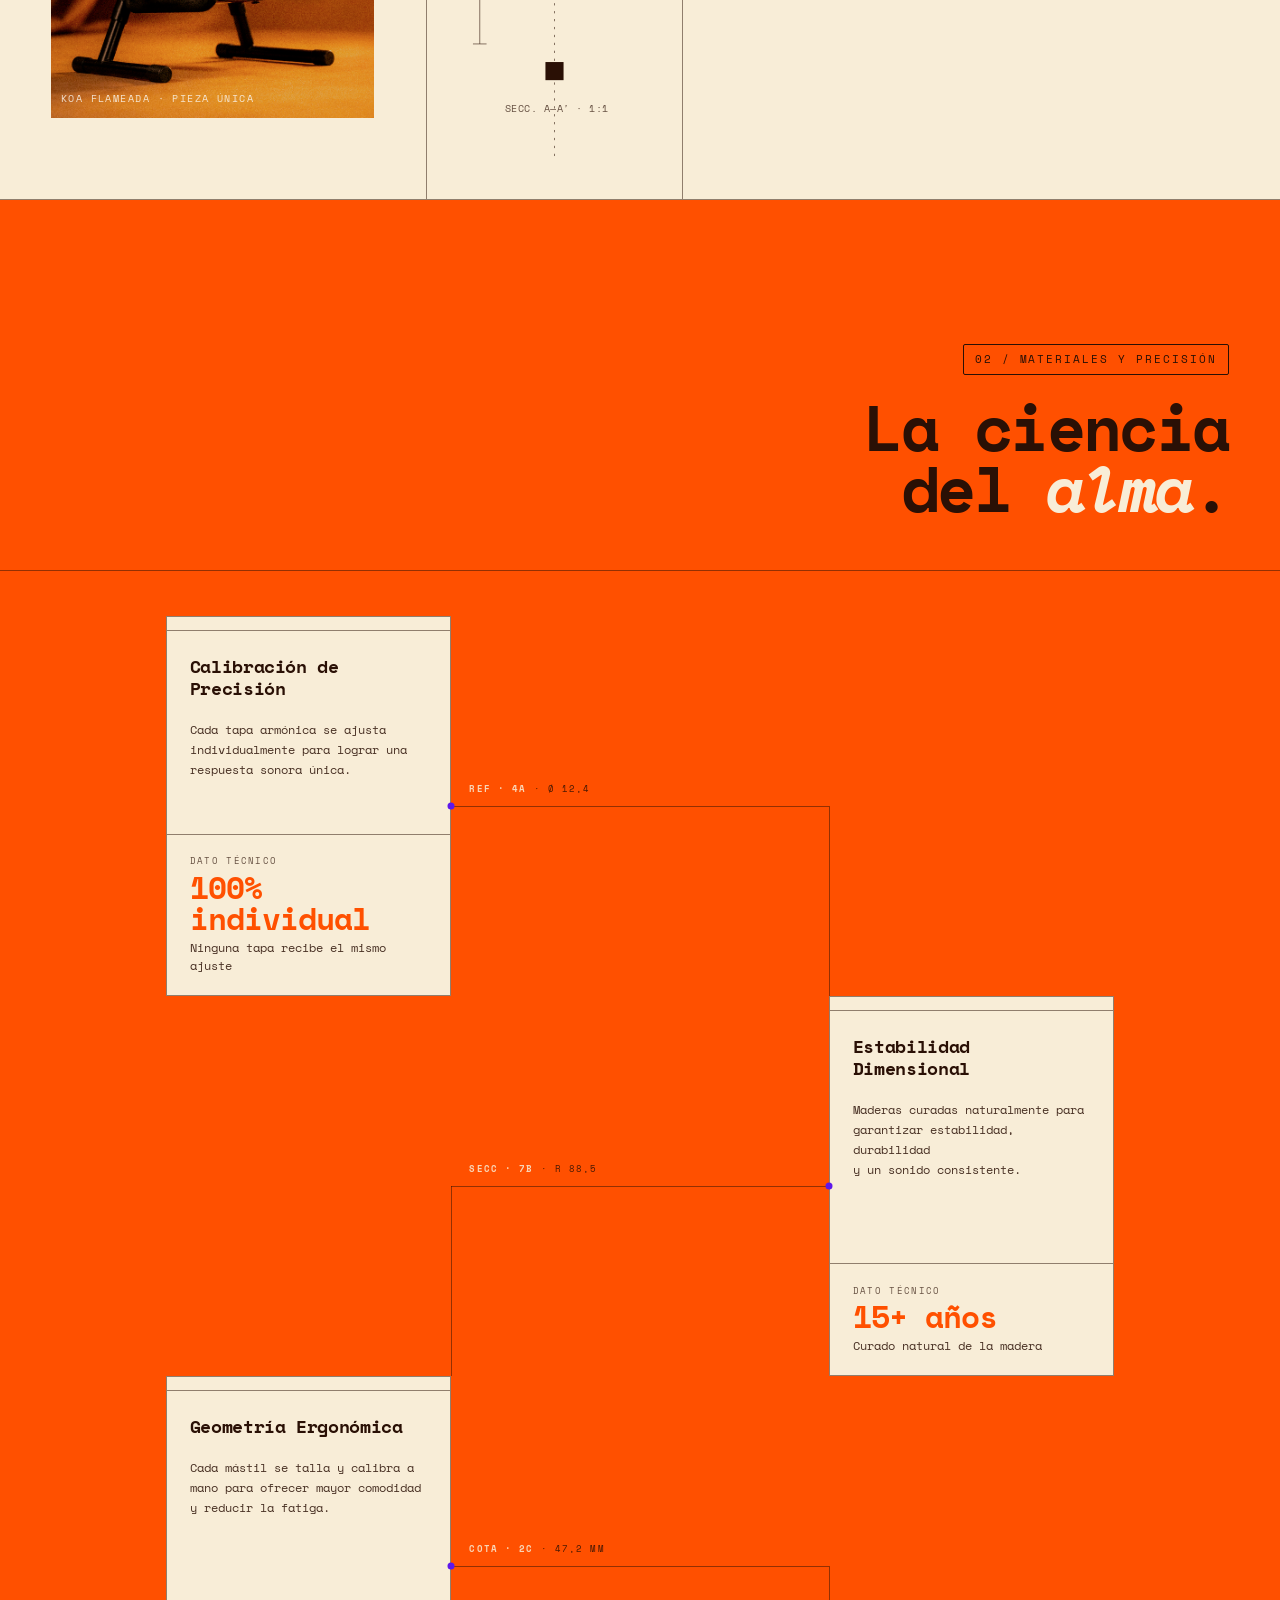
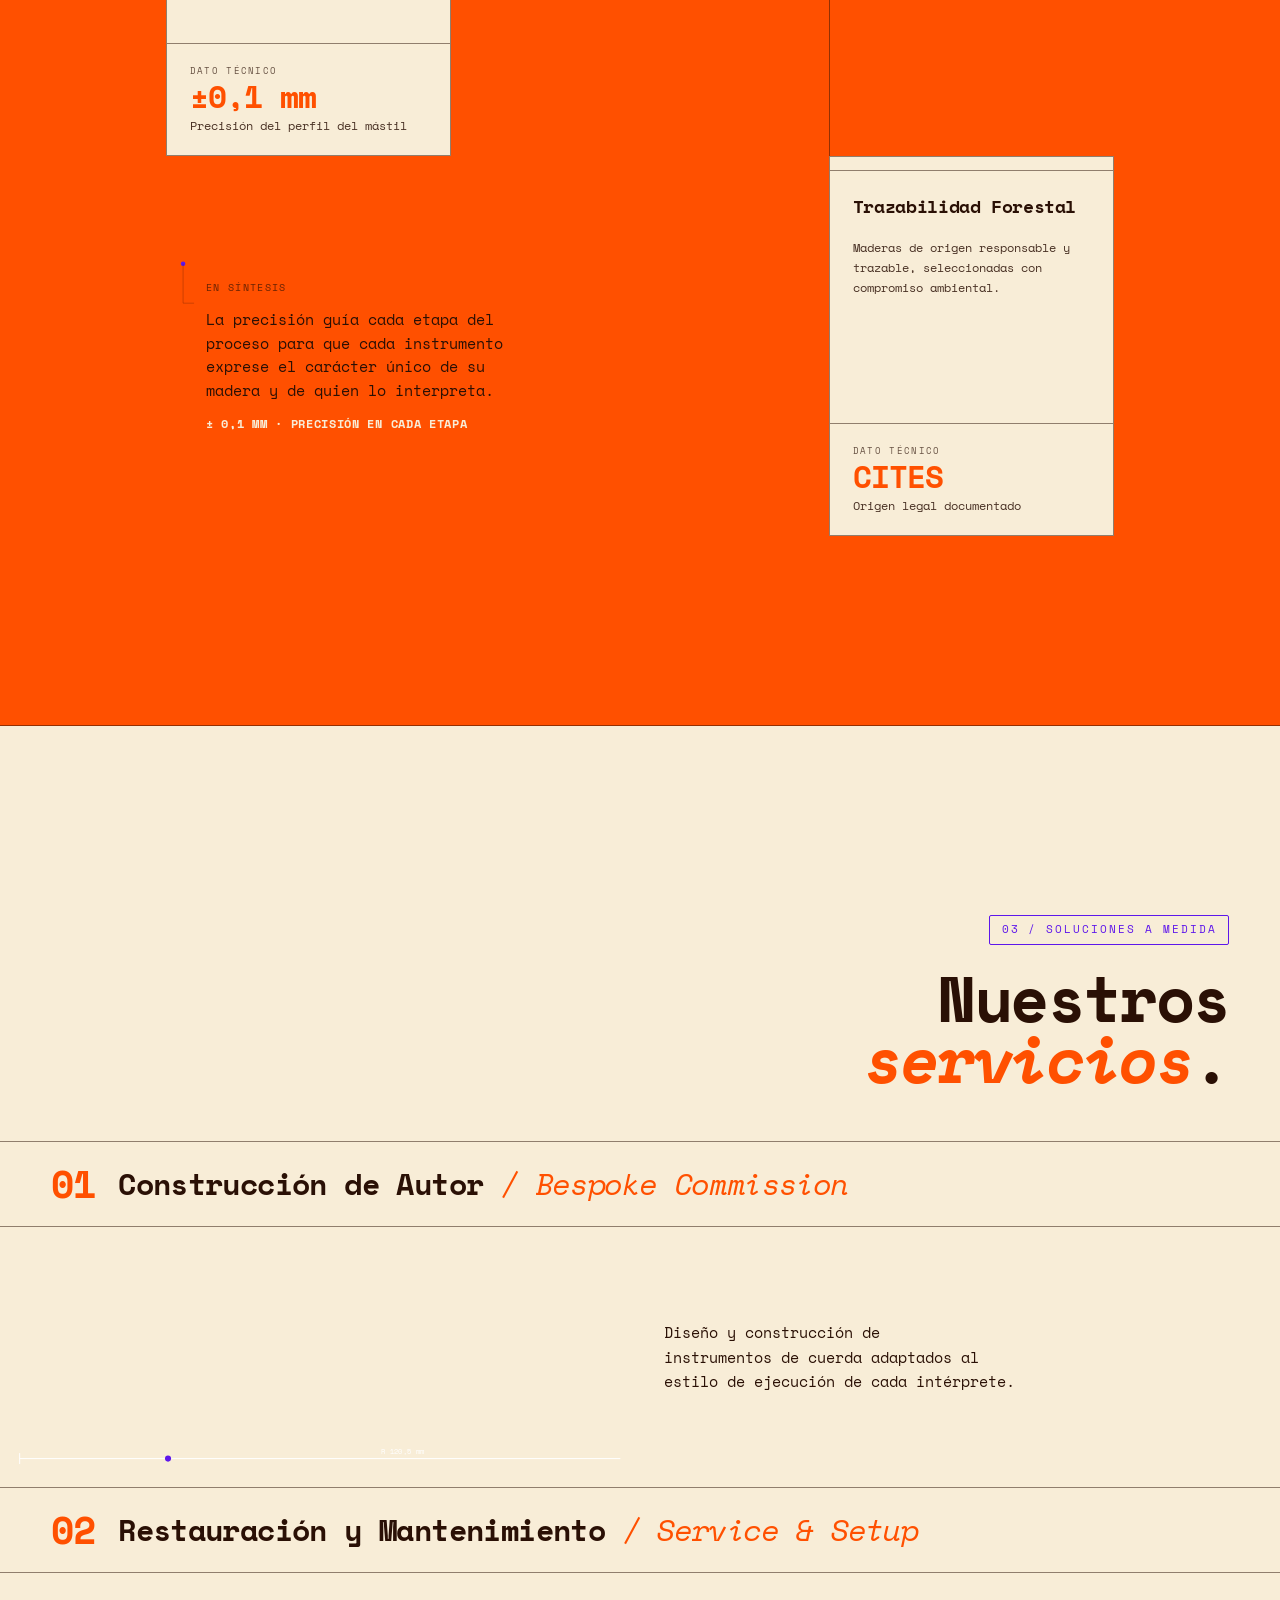
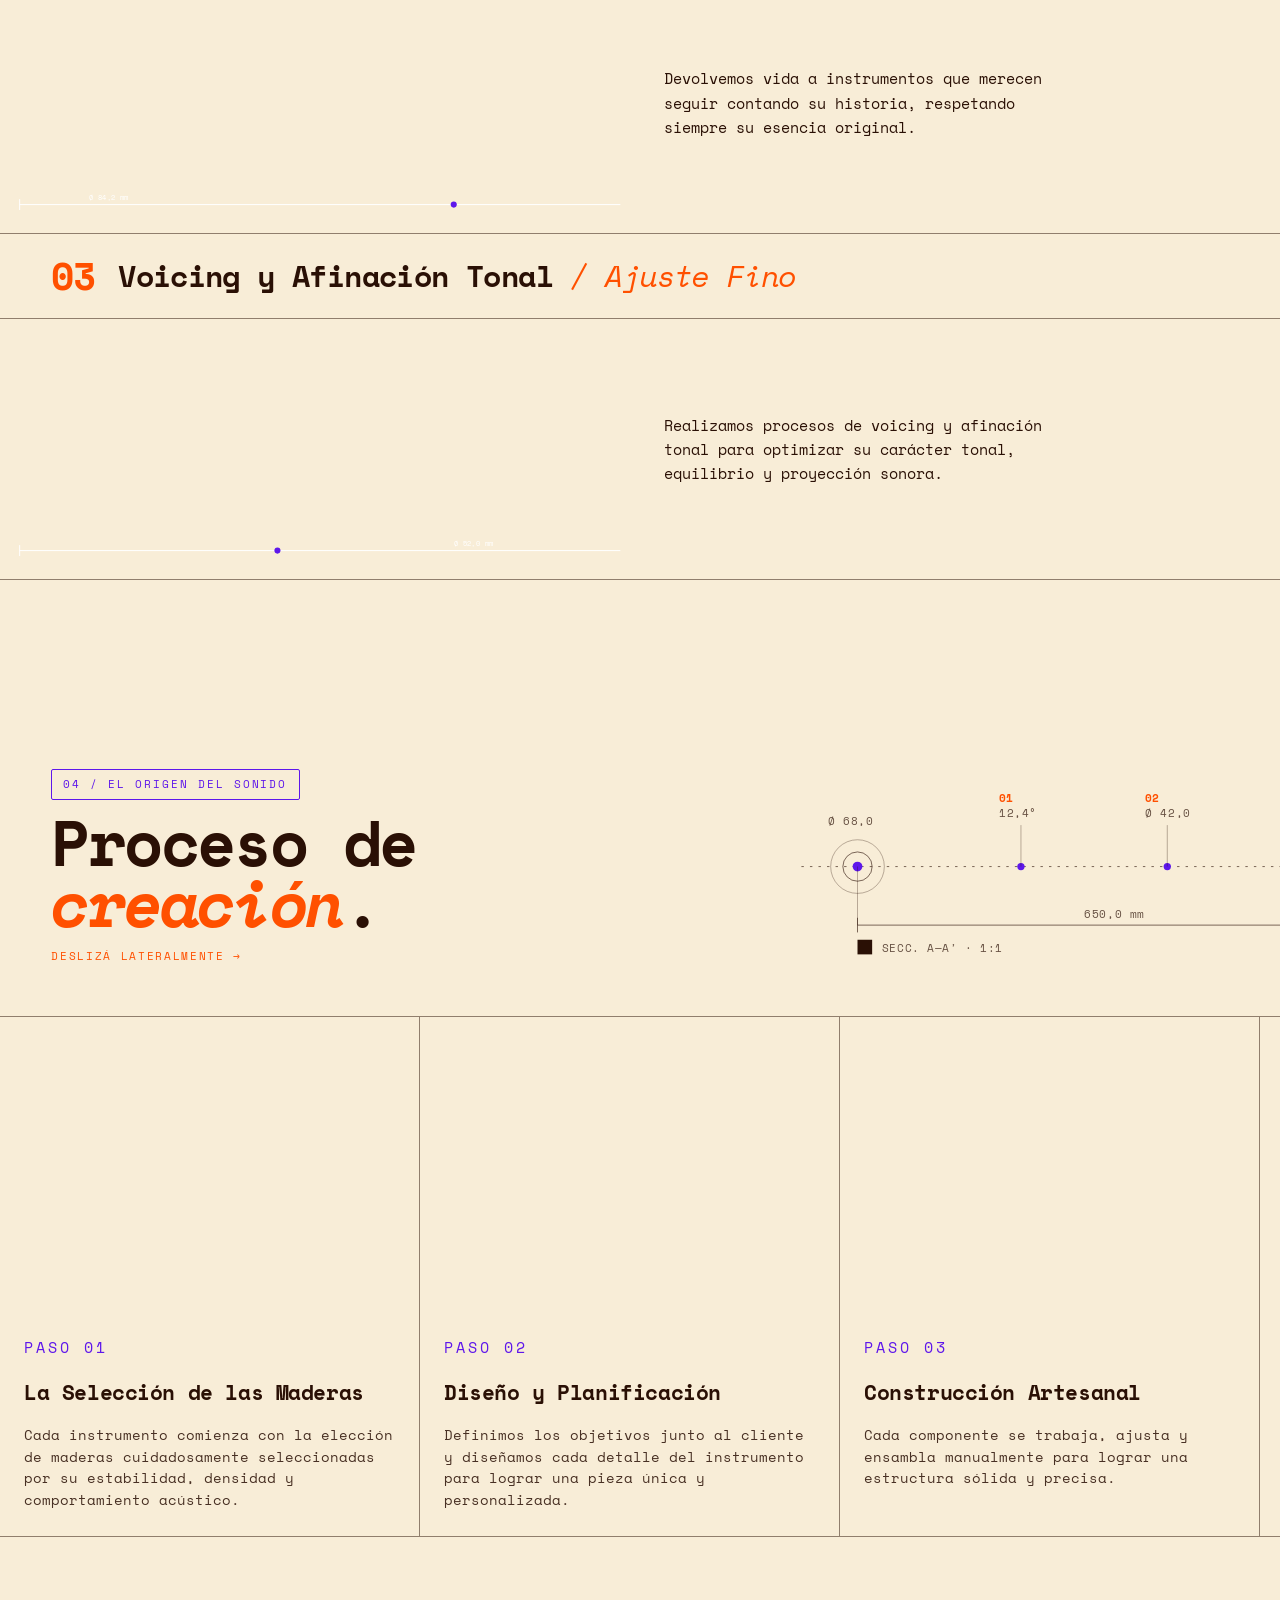
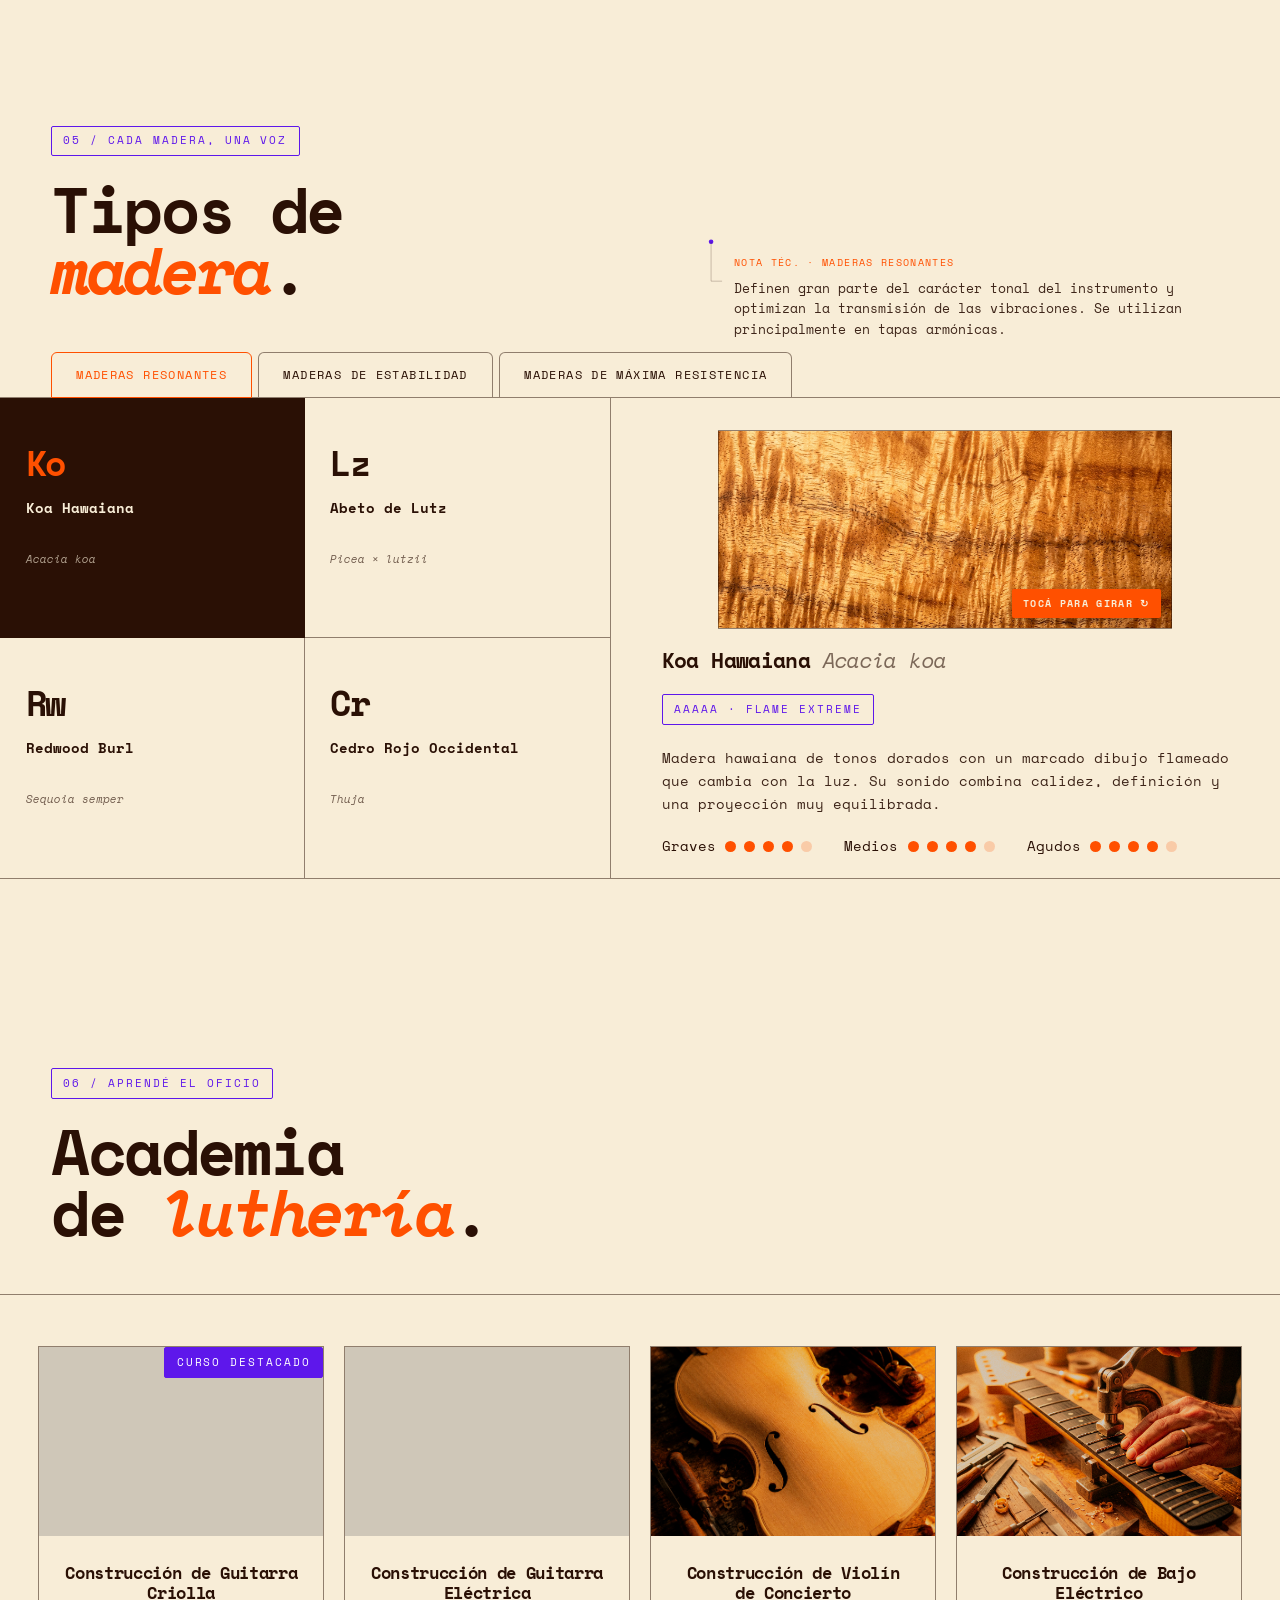
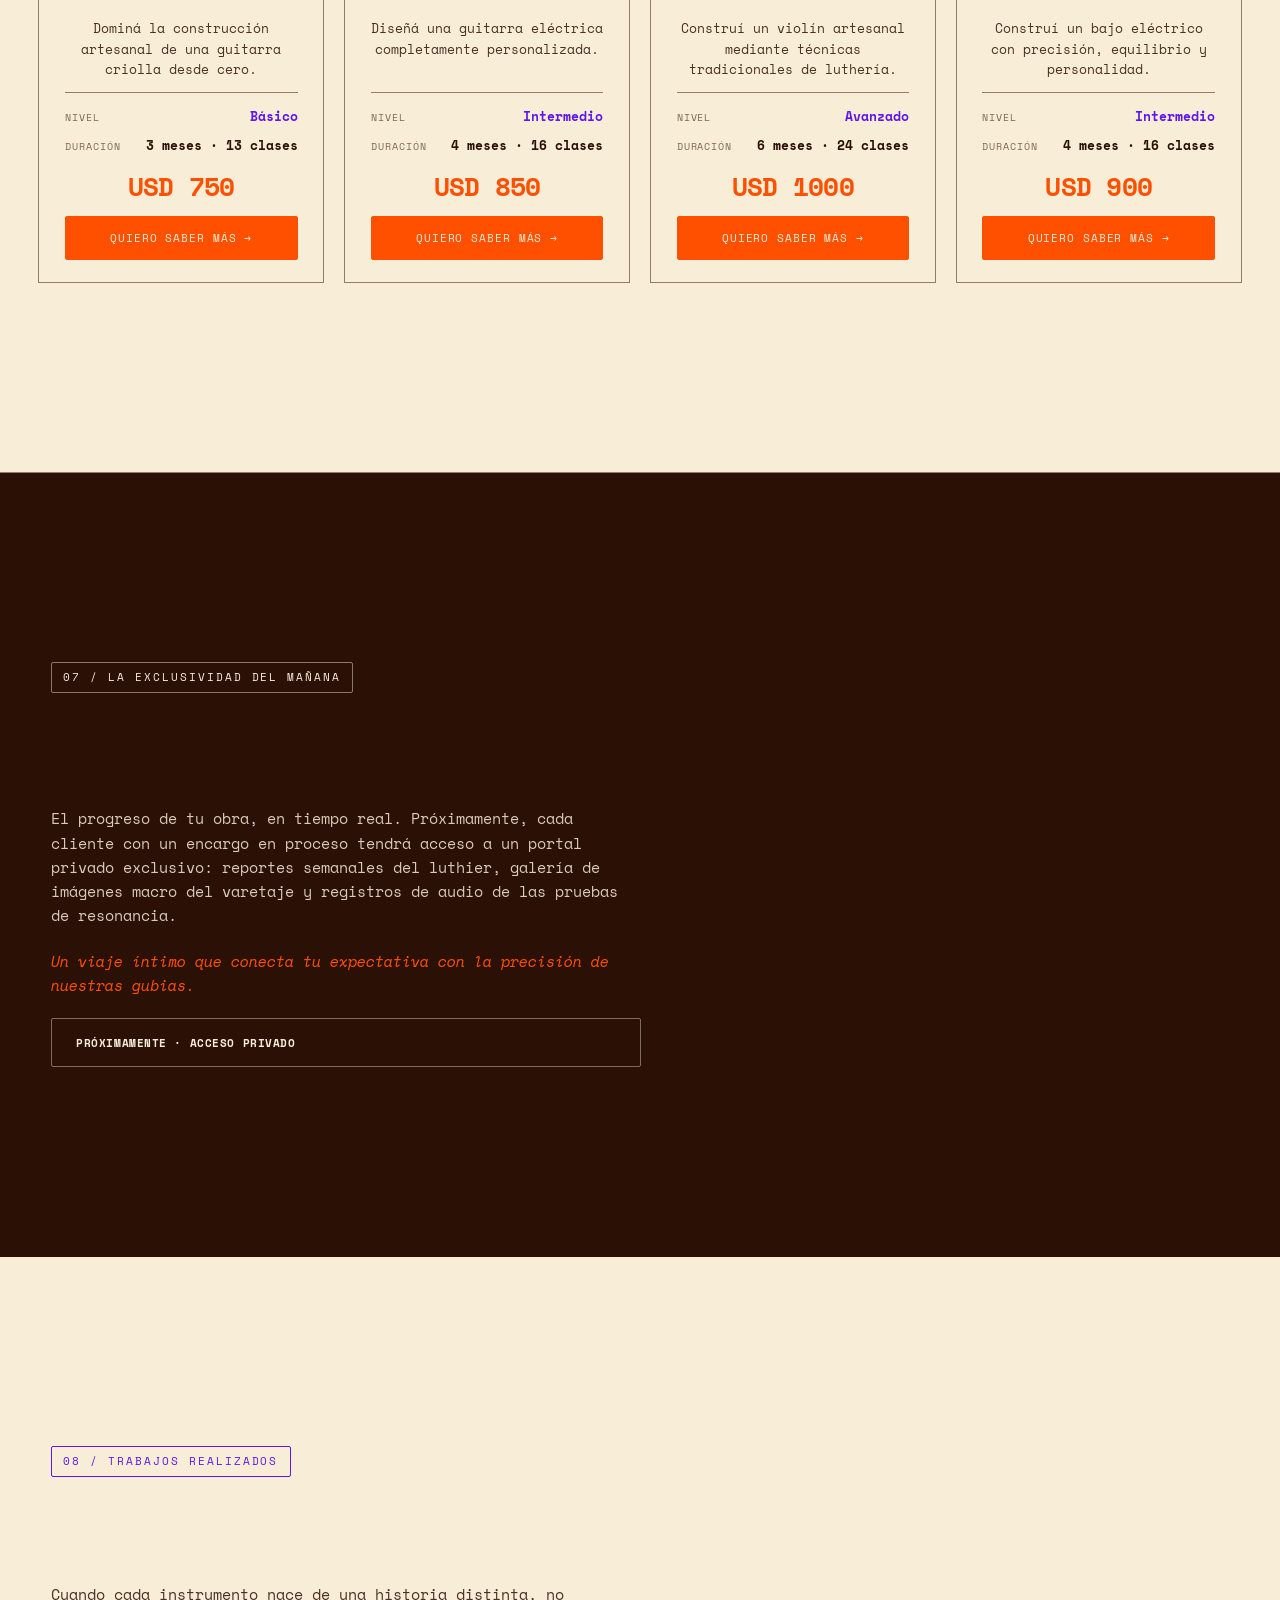
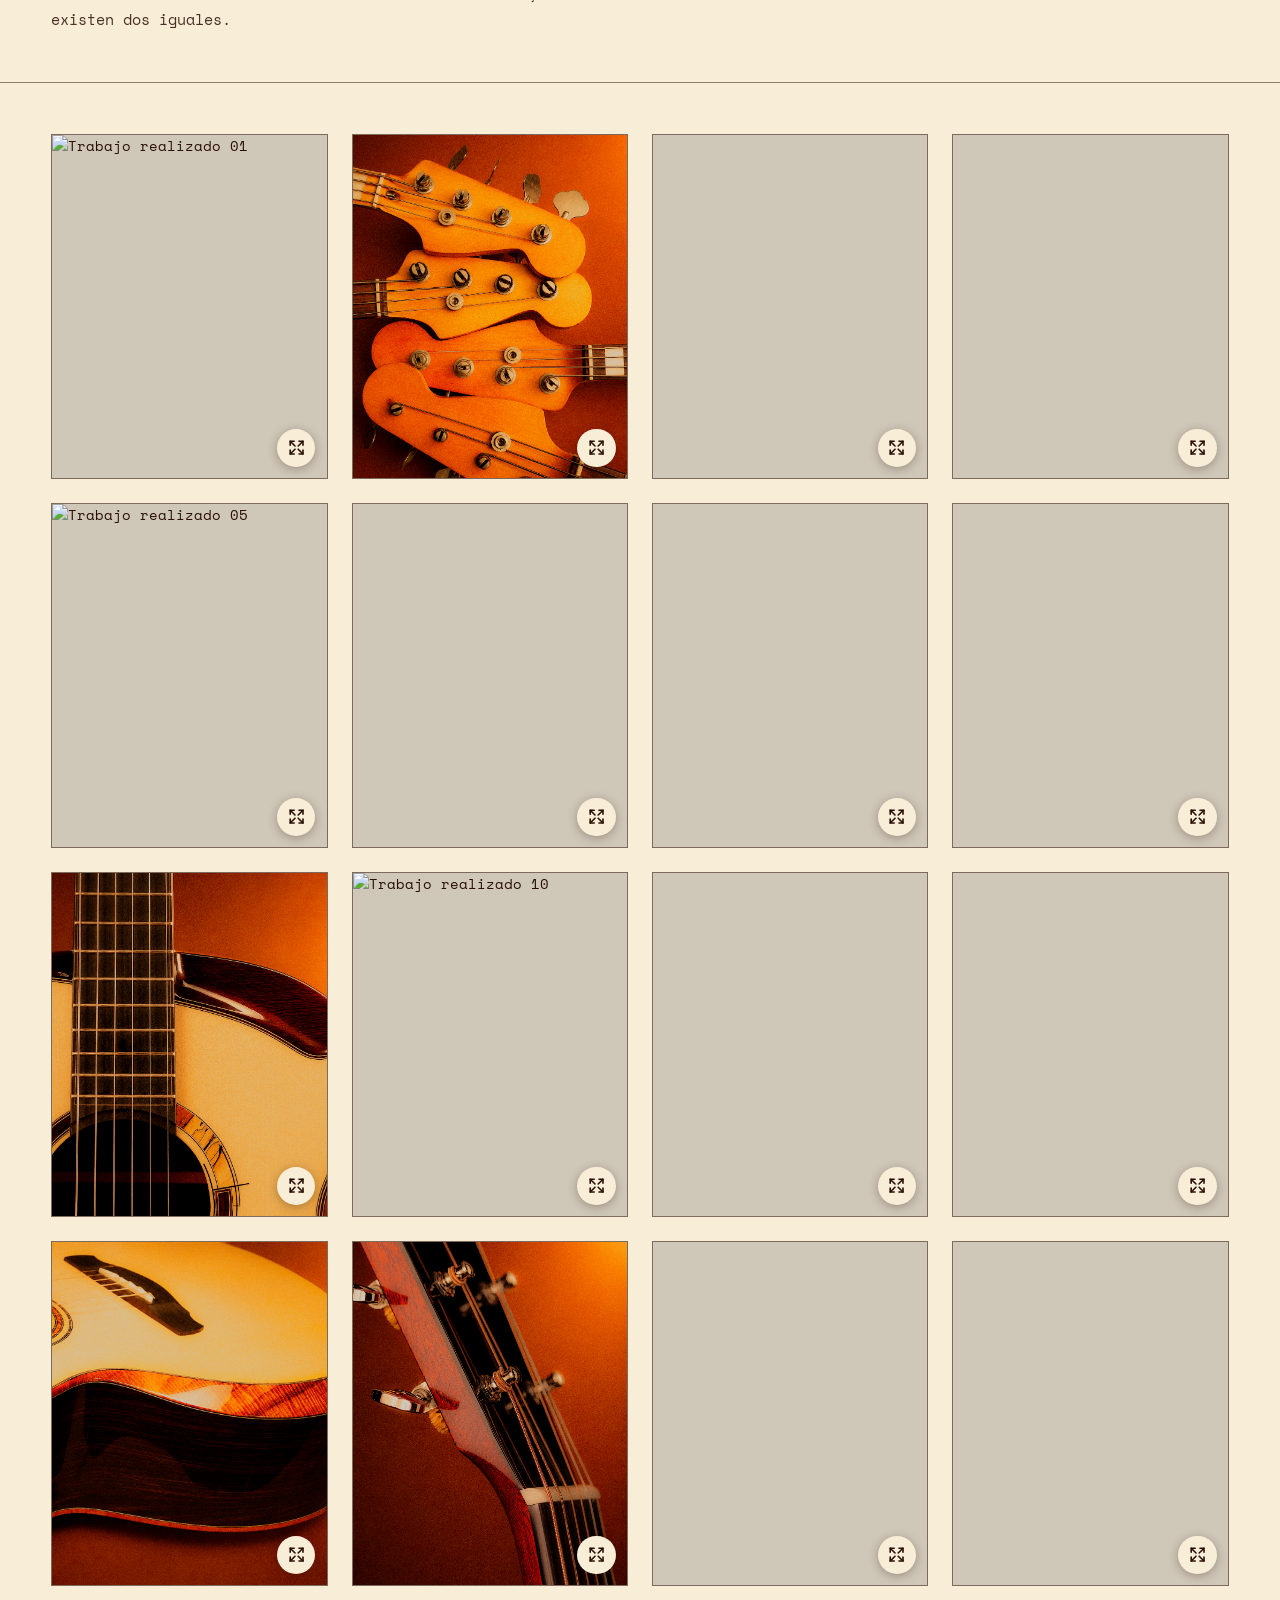
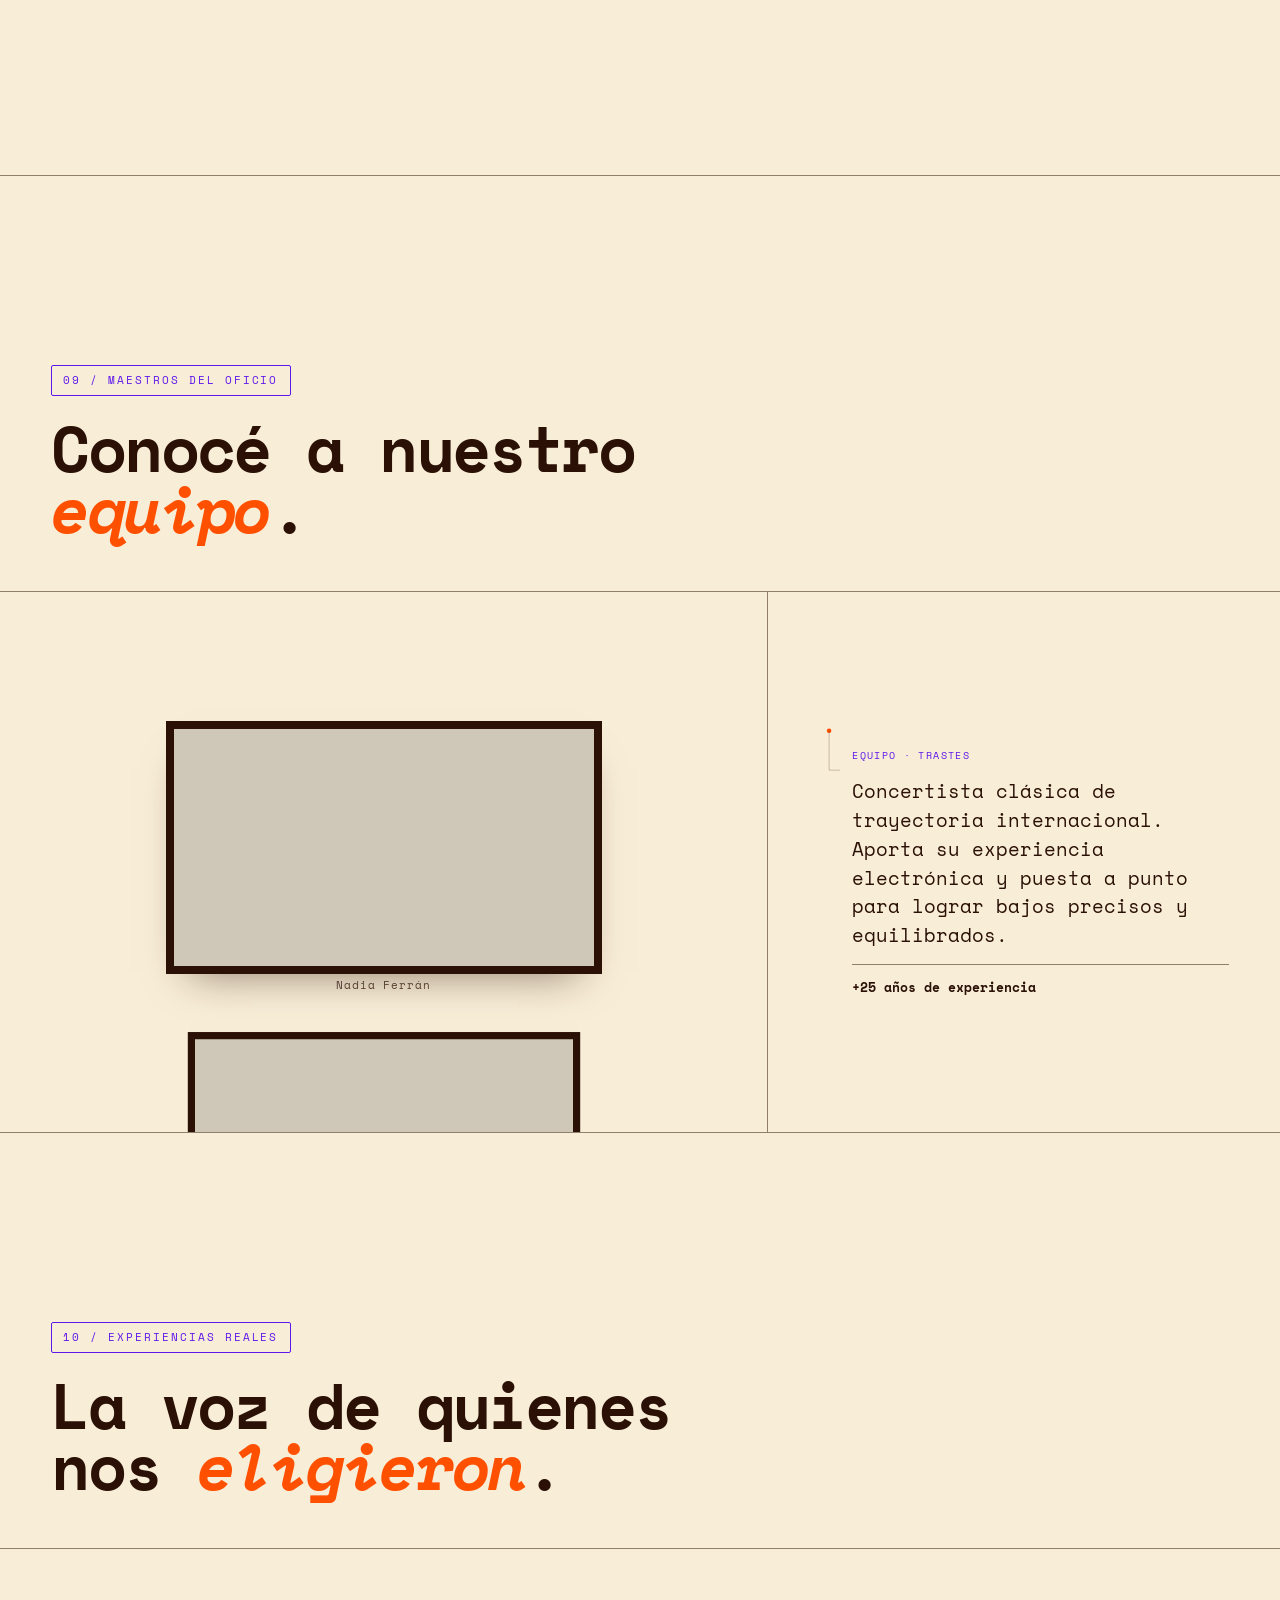
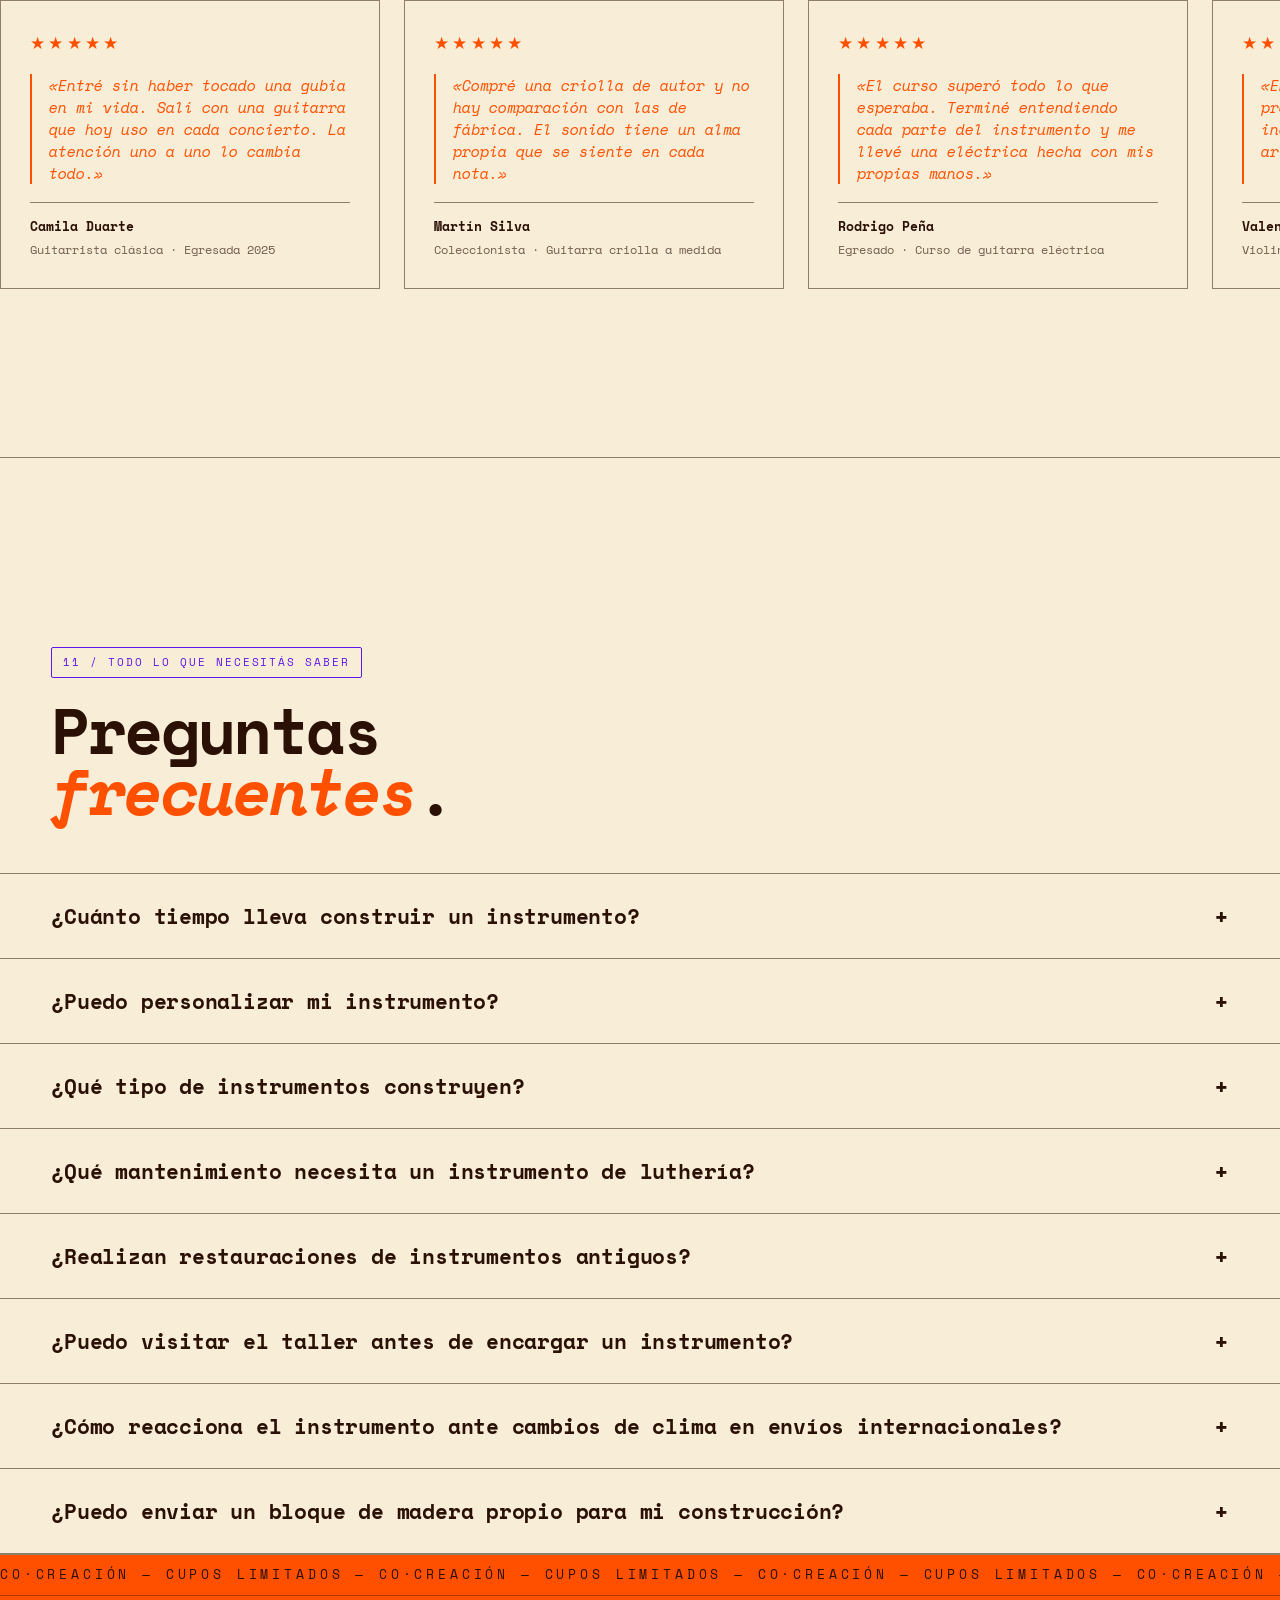
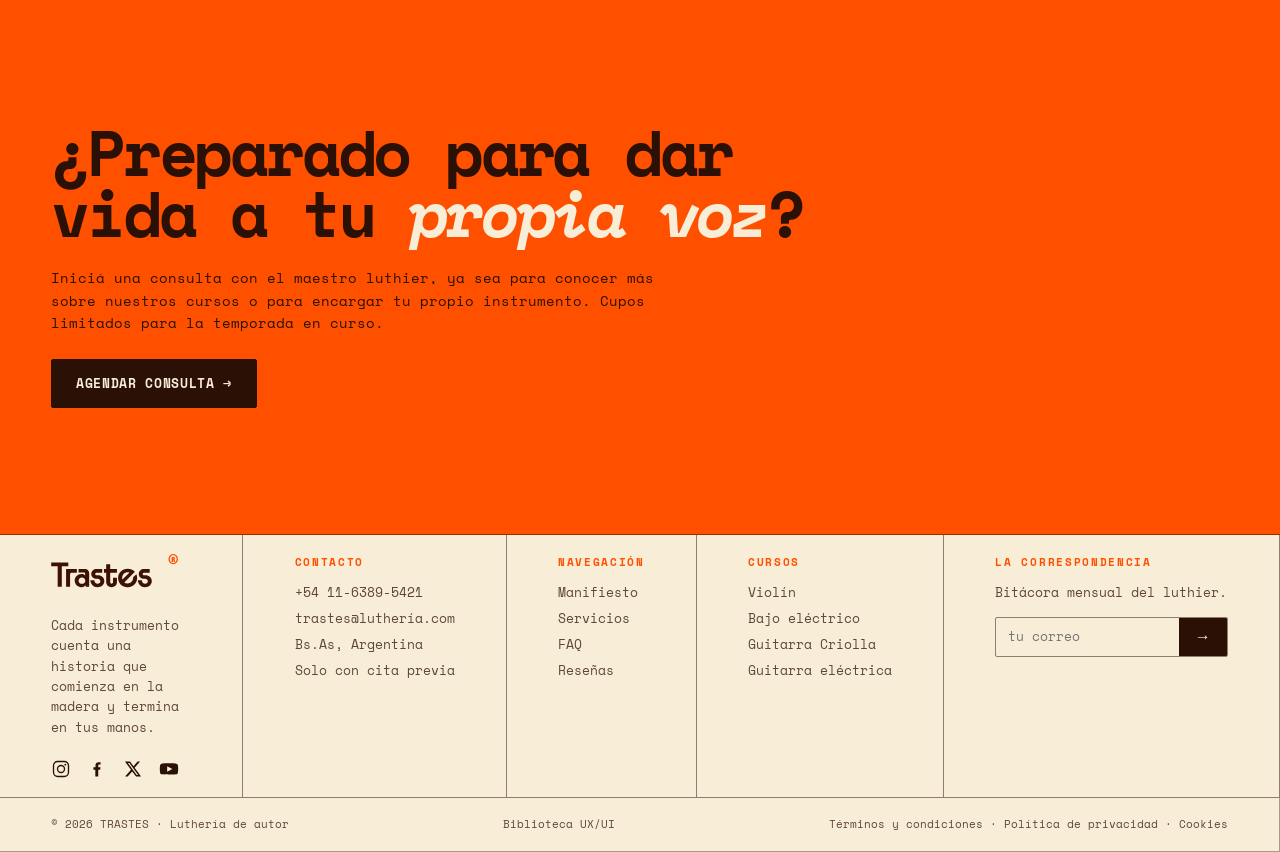
==== commit 6670dd24: "Actualizacion 13-07" ====
--- a/index.html
+++ b/index.html
@@ -11,7 +11,7 @@
   <link rel="preconnect" href="https://fonts.gstatic.com" crossorigin />
   <link href="https://fonts.googleapis.com/css2?family=Space+Mono:ital,wght@0,400;0,700;1,400;1,700&display=swap" rel="stylesheet" />
 
-  <link rel="stylesheet" href="css/styles.css" />
+  <link rel="stylesheet" href="css/styles.css?v=19" />
 </head>
 <body>
 
@@ -26,6 +26,7 @@
       <a href="#maderas">Maderas</a>
       <a href="#cursos">Academia</a>
       <a href="#vip">Portal</a>
+      <a href="#galeria">Trabajos</a>
       <a href="#equipo">Equipo</a>
       <a href="#reseñas">Reseñas</a>
       <a href="#faq">FAQ</a>
@@ -408,18 +409,19 @@
   <!-- ============ SECCIÓN 7 · CURSOS ============ -->
   <section class="courses" id="cursos">
     <div class="courses__head">
-      <span class="tag tag--violet">06 / Aprendé el oficio, nuestros cursos</span>
+      <span class="tag tag--violet">06 / Aprendé el oficio</span>
       <h2 class="section-title">Academia<br />de <em>luthería</em>.</h2>
     </div>
     <div class="courses__grid">
       <article class="course">
         <svg class="course__frame" aria-hidden="true"><rect pathLength="100" x="0" y="0" width="100%" height="100%"/></svg>
+        <span class="tag tag--violet course__badge">Curso destacado</span>
         <div class="course__img course__img--criolla" aria-hidden="true"></div>
         <h3>Construcción de Guitarra Criolla</h3>
         <p class="course__lead">Dominá la construcción artesanal de una guitarra criolla desde cero.</p>
         <ul class="course__meta">
           <li><span>Nivel</span><b class="course__level">Básico</b></li>
-          <li><span>Duración</span><b>3 meses · 12 clases</b></li>
+          <li><span>Duración</span><b>3 meses · 13 clases</b></li>
         </ul>
         <div class="course__price">USD 750</div>
         <a href="curso-guitarra-criolla.html" class="course__btn">Quiero saber más →</a>
@@ -510,10 +512,37 @@
     </div>
   </section>
 
-  <!-- ============ SECCIÓN 9 · RESEÑAS ============ -->
+  <!-- ============ SECCIÓN 8 · TRABAJOS REALIZADOS (galería) ============ -->
+  <section class="gallery" id="galeria">
+    <div class="gallery__head">
+      <span class="tag tag--violet">08 / Trabajos realizados</span>
+      <h2 class="section-title">No existen dos <em>iguales</em>.</h2>
+      <p class="gallery__lead">Cuando cada instrumento nace de una historia distinta, no existen dos iguales.</p>
+    </div>
+    <div class="gallery__grid">
+      <figure class="gallery__item"><img src="assets/galeria1.jpg" alt="Trabajo realizado 01" loading="lazy" decoding="async" /></figure>
+      <figure class="gallery__item"><img src="assets/galeria2.jpg" alt="Trabajo realizado 02" loading="lazy" decoding="async" /></figure>
+      <figure class="gallery__item"><img src="assets/galeria3.jpg" alt="Trabajo realizado 03" loading="lazy" decoding="async" /></figure>
+      <figure class="gallery__item"><img src="assets/galeria4.jpg" alt="Trabajo realizado 04" loading="lazy" decoding="async" /></figure>
+      <figure class="gallery__item"><img src="assets/galeria5.jpg" alt="Trabajo realizado 05" loading="lazy" decoding="async" /></figure>
+      <figure class="gallery__item"><img src="assets/galeria6.jpg" alt="Trabajo realizado 06" loading="lazy" decoding="async" /></figure>
+      <figure class="gallery__item"><img src="assets/galeria7.jpg" alt="Trabajo realizado 07" loading="lazy" decoding="async" /></figure>
+      <figure class="gallery__item"><img src="assets/galeria8.jpg" alt="Trabajo realizado 08" loading="lazy" decoding="async" /></figure>
+      <figure class="gallery__item"><img src="assets/galeria9.jpg" alt="Trabajo realizado 09" loading="lazy" decoding="async" /></figure>
+      <figure class="gallery__item"><img src="assets/galeria10.jpg" alt="Trabajo realizado 10" loading="lazy" decoding="async" /></figure>
+      <figure class="gallery__item"><img src="assets/galeria11.jpg" alt="Trabajo realizado 11" loading="lazy" decoding="async" /></figure>
+      <figure class="gallery__item"><img src="assets/galeria12.jpg" alt="Trabajo realizado 12" loading="lazy" decoding="async" /></figure>
+      <figure class="gallery__item"><img src="assets/galeria13.jpg" alt="Trabajo realizado 13" loading="lazy" decoding="async" /></figure>
+      <figure class="gallery__item"><img src="assets/galeria14.jpg" alt="Trabajo realizado 14" loading="lazy" decoding="async" /></figure>
+      <figure class="gallery__item"><img src="assets/galeria15.jpg" alt="Trabajo realizado 15" loading="lazy" decoding="async" /></figure>
+      <figure class="gallery__item"><img src="assets/galeria16.jpg" alt="Trabajo realizado 16" loading="lazy" decoding="async" /></figure>
+    </div>
+  </section>
+
+  <!-- ============ SECCIÓN 9 · EQUIPO ============ -->
   <section class="reviews" id="equipo">
     <div class="reviews__head">
-      <span class="tag tag--violet">08 / Maestros del oficio</span>
+      <span class="tag tag--violet">09 / Maestros del oficio</span>
       <h2 class="section-title">Conocé a nuestro<br /><em>equipo</em>.</h2>
     </div>
     <div class="reviews__body">
@@ -527,7 +556,7 @@
   <!-- ============ SECCIÓN · RESEÑAS (testimonios) ============ -->
   <section class="testi" id="reseñas">
     <div class="testi__head">
-      <span class="tag tag--violet">09 / EXPERIENCIAS REALES</span>
+      <span class="tag tag--violet">10 / EXPERIENCIAS REALES</span>
       <h2 class="section-title">La voz de quienes<br />nos <em>eligieron</em>.</h2>
     </div>
     <div class="testi__viewport" aria-label="Reseñas de clientes y egresados">
@@ -540,7 +569,7 @@
   <!-- ============ SECCIÓN 10 · FAQ ============ -->
   <section class="faq" id="faq">
     <div class="faq__head">
-      <span class="tag tag--violet">10 / Todo lo que necesitás saber</span>
+      <span class="tag tag--violet">11 / Todo lo que necesitás saber</span>
       <h2 class="section-title">Preguntas<br /><em>frecuentes</em>.</h2>
     </div>
     <div class="faq__list">
@@ -641,7 +670,7 @@
   <footer class="footer" id="footer">
     <div class="footer__brand">
       <a href="#hero" class="nav__brand" aria-label="TRASTES · inicio"><img src="assets/logo.svg" alt="TRASTES" class="nav__logo" /><span>®</span></a>
-      <p>Cada instrumento cuenta una historia que comienza en la madera y termina en las manos de quien lo toca.</p>
+      <p>Cada instrumento cuenta una historia que comienza en la madera y termina en tus manos.</p>
       <div class="footer__social">
         <a href="#" aria-label="Instagram">
           <svg viewBox="0 0 24 24" fill="none" stroke="currentColor" stroke-width="1.6" aria-hidden="true">
@@ -744,6 +773,12 @@
     </div>
   </div>
 
-  <script src="js/main.js"></script>
+  <!-- Lightbox de la galería (imagen a pantalla completa) -->
+  <div class="lightbox" id="lightbox" aria-hidden="true" role="dialog" aria-modal="true" aria-label="Imagen ampliada">
+    <button class="lightbox__close" data-close aria-label="Cerrar">×</button>
+    <img class="lightbox__img" id="lightboxImg" src="" alt="" />
+  </div>
+
+  <script src="js/main.js?v=3"></script>
 </body>
 </html>
--- a/css/styles.css
+++ b/css/styles.css
@@ -17,7 +17,7 @@
 }
 
 *,*::before,*::after{box-sizing:border-box;margin:0;padding:0}
-html{scroll-behavior:smooth;-webkit-text-size-adjust:100%}
+html{scroll-behavior:smooth;-webkit-text-size-adjust:100%;overflow-x:hidden}
 /* barra de scroll de la página */
 html::-webkit-scrollbar{width:13px}
 html::-webkit-scrollbar-track{background:#595958}
@@ -132,8 +132,8 @@
 .nav__links a:hover::after{width:100%}
 .nav__cta{font-size:.8rem;font-weight:700;color:var(--accent);border:.5px solid var(--accent);padding:.45rem .8rem;border-radius:2px;transition:all .3s}
 .nav__cta:hover{background:var(--accent);color:var(--cream)}
-.nav__burger{display:none;flex-direction:column;gap:4px;background:none;border:none;cursor:pointer;padding:.3rem}
-.nav__burger span{width:22px;height:2px;background:var(--espresso);transition:.3s}
+.nav__burger{display:none;flex-direction:column;gap:4px;background:none;border:none;cursor:pointer;padding:.3rem;outline:none;-webkit-tap-highlight-color:transparent}
+.nav__burger span{width:22px;height:2px;flex:0 0 2px;background:var(--espresso);transition:.3s}
 
 /* =====================================================================
    1 · HERO
@@ -398,6 +398,8 @@
   position:relative;background:var(--cream);border:.5px solid var(--line);
   padding:1.4rem 1.6rem;display:flex;flex-direction:column;gap:.7rem;align-items:flex-start;
 }
+/* etiqueta "Curso destacado" flotante arriba a la derecha de la card */
+.course__badge{position:absolute;top:0;right:0;z-index:3;background:var(--violet);color:#fff;border-color:var(--violet)}
 /* contorno naranja que se va dibujando alrededor de la card al pasar el cursor */
 .course__frame{position:absolute;inset:0;width:100%;height:100%;overflow:visible;pointer-events:none;z-index:2}
 .course__frame rect{
@@ -492,6 +494,55 @@
 .mock__wave span:nth-child(10){animation-delay:.3s}
 
 /* =====================================================================
+   8 · TRABAJOS REALIZADOS (galería)
+   ===================================================================== */
+.gallery{border-bottom:.5px solid var(--line)}
+.gallery__head{padding:clamp(10rem,21vh,20rem) var(--gut) var(--gut);display:flex;flex-direction:column;align-items:flex-start;gap:1.4rem}
+.gallery__head .section-title{font-size:clamp(2rem,5vw,4.4rem)}
+.gallery__lead{max-width:60ch;font-size:.95rem;opacity:.85}
+.gallery__grid{
+  display:grid;grid-template-columns:repeat(4,1fr);gap:1.5rem;
+  padding:var(--gut) var(--gut) clamp(10rem,21vh,20rem);
+  border-top:.5px solid var(--line);
+}
+.gallery__item{position:relative;margin:0;overflow:hidden;border:.5px solid var(--line);background:#cfc7b8}
+.gallery__item img{display:block;width:100%;height:100%;aspect-ratio:4/5;object-fit:cover;transition:transform .7s var(--ease)}
+.gallery__item:hover img{transform:scale(1.05)}
+/* botón "+" para abrir la imagen a pantalla completa */
+.gallery__zoom{
+  position:absolute;right:.7rem;bottom:.7rem;z-index:2;
+  width:2.4rem;height:2.4rem;border-radius:50%;border:none;cursor:pointer;
+  background:var(--cream);color:var(--espresso);
+  display:flex;align-items:center;justify-content:center;
+  box-shadow:0 2px 12px -2px rgba(42,16,5,.45);
+  transition:transform .3s var(--ease);
+}
+.gallery__zoom svg{width:1.2rem;height:1.2rem;display:block}
+.gallery__zoom:hover{transform:scale(1.12)}
+.gallery__zoom:focus-visible{outline:2px solid var(--violet);outline-offset:3px}
+
+/* Lightbox de la galería */
+.lightbox{
+  position:fixed;inset:0;z-index:100;
+  display:flex;align-items:center;justify-content:center;padding:var(--gut);
+  background:rgba(42,16,5,.88);-webkit-backdrop-filter:blur(4px);backdrop-filter:blur(4px);
+  opacity:0;visibility:hidden;transition:opacity .3s var(--ease),visibility .3s var(--ease);
+}
+.lightbox.is-open{opacity:1;visibility:visible}
+.lightbox__img{
+  max-width:min(1100px,92vw);max-height:88vh;object-fit:contain;
+  border:.5px solid rgba(250,246,238,.35);box-shadow:0 24px 70px -24px rgba(0,0,0,.7);
+  transform:scale(.96);transition:transform .3s var(--ease);
+}
+.lightbox.is-open .lightbox__img{transform:scale(1)}
+.lightbox__close{
+  position:absolute;top:1.1rem;right:1.4rem;z-index:2;
+  background:none;border:none;cursor:pointer;color:var(--cream);
+  font-size:2.6rem;line-height:1;padding:.2rem .5rem;transition:opacity .3s var(--ease);
+}
+.lightbox__close:hover{opacity:.6}
+
+/* =====================================================================
    9 · RESEÑAS
    ===================================================================== */
 .reviews{border-bottom:.5px solid var(--line)}
@@ -619,7 +670,7 @@
 .footer__social svg{width:20px;height:20px;display:block}
 .footer>div{padding:clamp(.75rem,1.4vw,1.1rem) var(--gut);border-right:.5px solid var(--line);border-bottom:.5px solid var(--line)}
 .footer__brand{grid-column:1/2}
-.footer__brand p{font-size:.8rem;opacity:.6;margin-top:.8rem;max-width:30ch}
+.footer__brand p{font-size:.8rem;opacity:.75;margin-top:.8rem;max-width:30ch}
 .footer__col{display:flex;flex-direction:column;gap:.35rem}
 .footer__nav-links{column-count:1;column-gap:2.2rem}
 .footer__nav-links a{display:block;margin-bottom:.35rem;break-inside:avoid;white-space:nowrap}
@@ -632,7 +683,7 @@
 .news button{background:var(--espresso);color:var(--cream);border:none;padding:0 1rem;cursor:pointer;font-size:1rem;transition:background .3s}
 .news button:hover{background:var(--accent)}
 .news__msg{display:block;margin-top:.6rem;font-size:.72rem;color:var(--violet)}
-.footer__legal{grid-column:1/-1;border-right:none;border-bottom:none;display:flex;justify-content:space-between;gap:1rem;flex-wrap:wrap;font-size:.7rem;opacity:.6}
+.footer__legal{grid-column:1/-1;border-right:none;border-bottom:none;display:flex;justify-content:space-between;gap:1rem;flex-wrap:wrap;font-size:.7rem;opacity:.75}
 .footer__legal a{transition:color .3s}
 .footer__legal a:hover{color:var(--accent)}
 
@@ -675,9 +726,20 @@
   .nav__links{display:none}
   .nav__cta{display:none}
   .nav__burger{display:flex}
+  .nav.is-open .nav__burger span:nth-child(1){transform:translateY(6px) rotate(45deg)}
+  .nav.is-open .nav__burger span:nth-child(2){opacity:0}
+  .nav.is-open .nav__burger span:nth-child(3){transform:translateY(-6px) rotate(-45deg)}
   .nav.is-open .nav__links{
     display:flex;flex-direction:column;position:absolute;top:100%;left:0;right:0;
-    background:var(--cream);border-bottom:.5px solid var(--line);padding:1.2rem var(--gut);gap:1rem;font-size:1rem;
+    background:var(--cream);border-bottom:.5px solid var(--line);padding:0;gap:0;font-size:1rem;counter-reset:navnum;
+  }
+  .nav.is-open .nav__links a{
+    position:relative;text-align:center;margin:0 var(--gut);padding:.9rem 0;border-top:.5px solid var(--accent);counter-increment:navnum;
+  }
+  .nav.is-open .nav__links a:first-child{border-top:none}
+  .nav.is-open .nav__links a::before{
+    content:counter(navnum,decimal-leading-zero);position:absolute;left:0;top:50%;transform:translateY(-50%);
+    color:var(--violet);font-size:.72rem;letter-spacing:.05em;
   }
   .hero{grid-template-columns:1fr;grid-template-rows:30vh auto;border-bottom:none;position:relative}
   .hero::after{content:"";position:absolute;bottom:-1.1rem;left:0;right:0;height:.5px;background:var(--line)}
@@ -706,9 +768,12 @@
   .manifesto__center{display:none}
   .manifesto__draft{display:none}
   .manifesto__hcroquis{order:3;display:block;position:static;inset:auto;width:100%;height:auto;padding:0;margin-bottom:1.5rem;overflow:visible}
-  .process__head{flex-direction:column;align-items:flex-start;padding-top:6rem;position:relative}
+  .process__head{flex-direction:column;align-items:flex-start;padding-top:6rem;padding-bottom:2rem;position:relative} /* hint ↔ línea = 2rem */
+  .process__head-text{gap:0} /* controlo cada distancia con márgenes */
+  .process__head-text .section-title{margin-top:2rem} /* etiqueta ↔ título = 2rem */
+  .process__head-text .process__hint{margin-top:.8rem} /* mantengo título ↔ hint */
   .process__draft{display:block;position:absolute;top:calc(50% + 3.8rem);transform:translateY(-50%);right:-2.5rem;width:min(48%,210px);height:auto;margin:0;pointer-events:none}
-  .benefits__head{padding-top:4.5rem}
+  .benefits__head{padding-top:4.5rem;gap:2rem;padding-bottom:2rem} /* mobile: etiqueta↔título y título↔línea = 2rem */
   .benefits__grid{grid-template-columns:1fr 1fr}
   .benefit:nth-child(2n){border-right:none}
   .benefit{border-bottom:.5px solid var(--line)}
@@ -721,15 +786,22 @@
   .woods__selector{border-right:none;border-bottom:.5px solid var(--line)}
   .woods__panel{border-left:none}
   .woods__head{padding-top:6rem}
+  .woods__head-main{gap:2rem} /* mobile: etiqueta ↔ título = 2rem */
   .courses__grid{grid-template-columns:1fr 1fr;padding-bottom:4.5rem}
   .vip{grid-template-columns:1fr;padding-top:4.5rem;padding-bottom:4.5rem}
+  /* mobile: etiqueta↔título y título↔párrafo = 2rem (gap 1.3rem + .7rem), sin tocar el resto */
+  .vip__text .section-title{margin-top:.7rem}
+  .vip__text .section-title + p{margin-top:.7rem}
   .footer{grid-template-columns:1fr 1fr}
-  .services__head{padding-top:4.5rem}
-  .courses__head{padding-top:6rem}
-  .reviews__head{padding-top:4.5rem}
-  .testi__head{padding-top:6rem}
+  .services__head{padding-top:4.5rem;gap:2rem;padding-bottom:2rem} /* mobile: etiqueta↔título y título↔línea = 2rem */
+  .courses__head{padding-top:6rem;gap:2rem;padding-bottom:2rem} /* mobile: etiqueta↔título y título↔línea = 2rem */
+  .gallery__head{padding-top:4.5rem;gap:2rem;padding-bottom:2rem} /* mobile: etiqueta↔título↔bajada = 2rem */
+  .gallery__grid{grid-template-columns:1fr 1fr;gap:1rem;padding-bottom:4.5rem} /* mobile: 2 columnas con aire */
+  .reviews__head{padding-top:4.5rem;gap:2rem;padding-bottom:2.5rem} /* mobile: etiqueta↔título 2rem; abajo 2.5rem para compensar el descendente del título (line-height .95) */
+  .testi__head{padding-top:6rem;gap:2rem;padding-bottom:2rem} /* mobile: etiqueta↔título 2rem; título↔cards 2rem (todo el aire lo da el head) */
+  .testi__viewport{border-top:none;padding-top:0} /* sin línea ni padding superior entre el título y las cards en mobile */
   .testi{padding-bottom:4.5rem}
-  .faq__head{padding-top:4.5rem}
+  .faq__head{padding-top:4.5rem;gap:2rem;padding-bottom:2rem} /* mobile: etiqueta↔título y título↔cards = 2rem */
 }
 @media(max-width:620px){
   .footer__nav-links{column-count:1}
@@ -772,6 +844,8 @@
   .footer__news{grid-column:1/-1}
   .footer>div{border-right:none}
   .footer>div:nth-child(1),.footer>div:nth-child(2){border-bottom:none}
+  .footer__brand .nav__brand{display:flex} /* quita el leading del renglón del logo */
+  .footer__brand p{margin-top:.5rem;line-height:1.4} /* menos aire + alinear fin del texto con la 4ª línea de Contacto */
   .testi__track{animation-duration:260s}
   .cta__title{transform:none}
   .cta__inner{padding-top:3rem;padding-bottom:3rem}
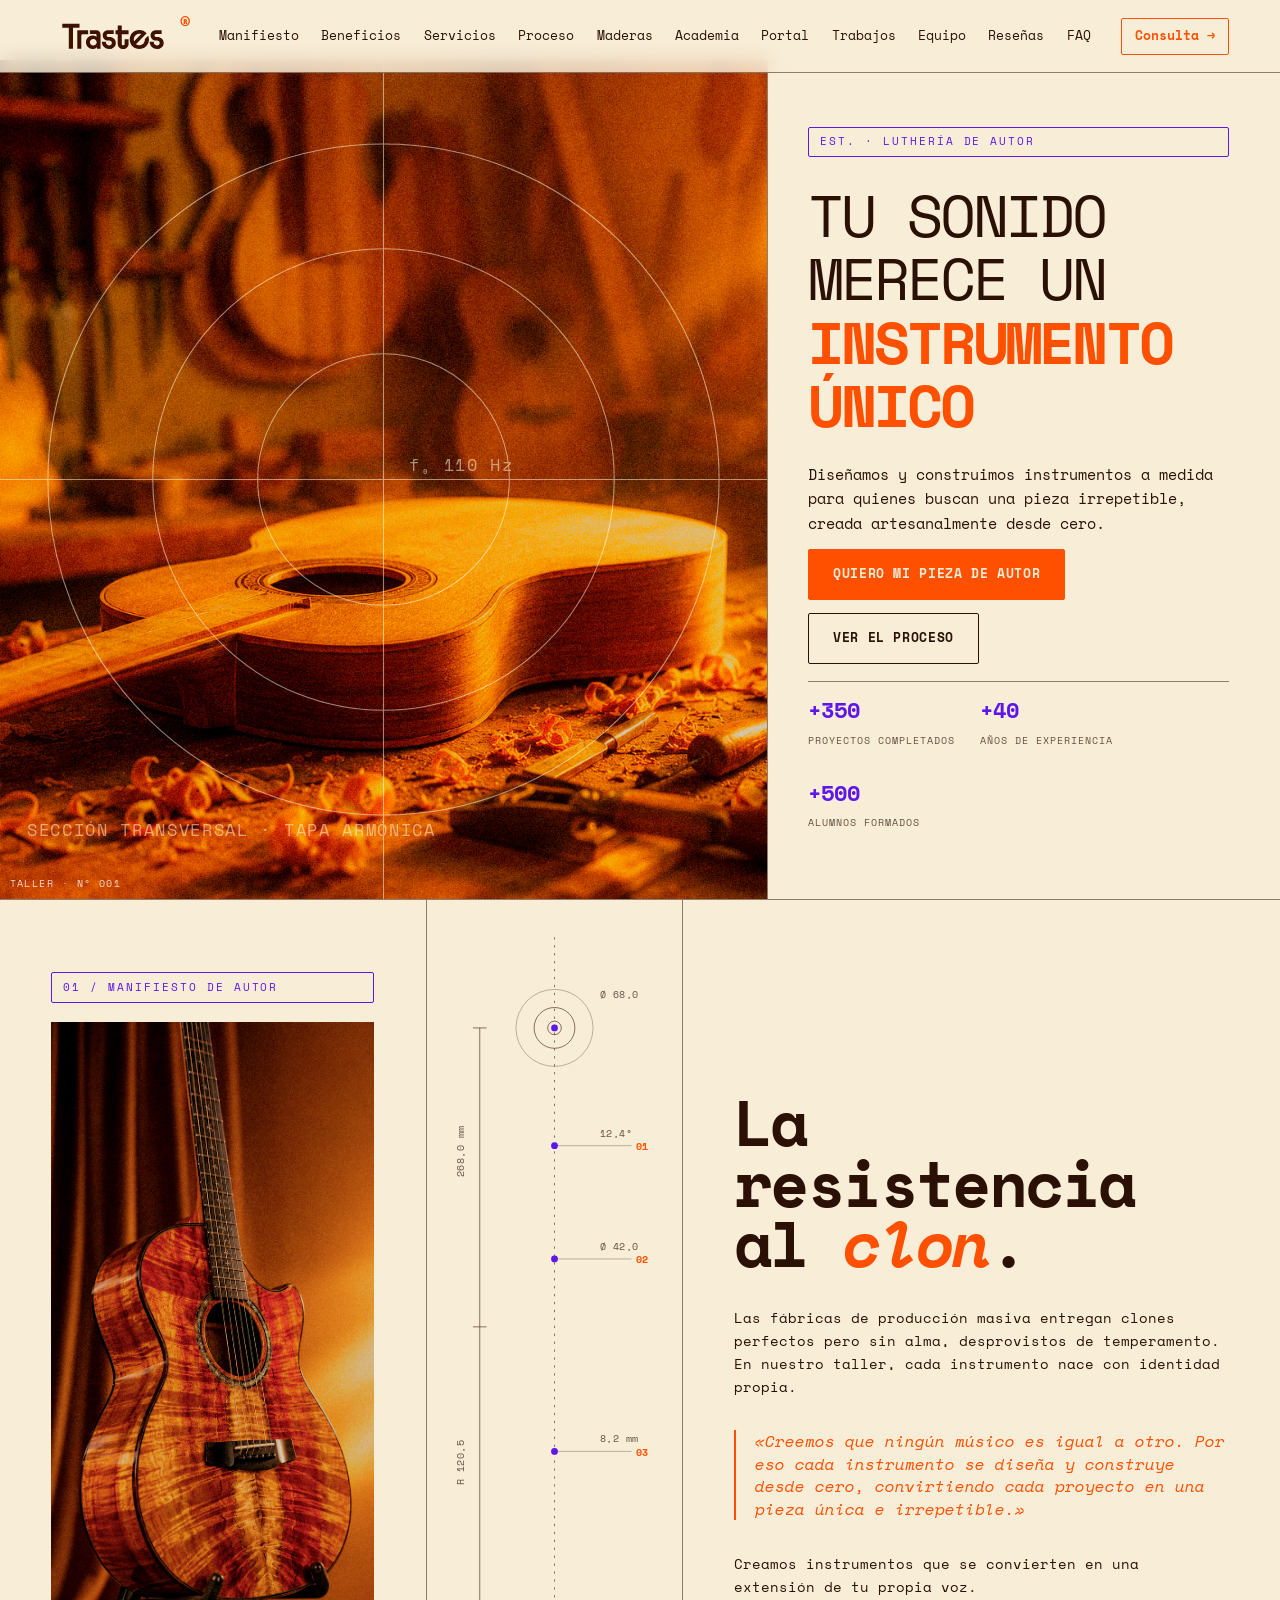
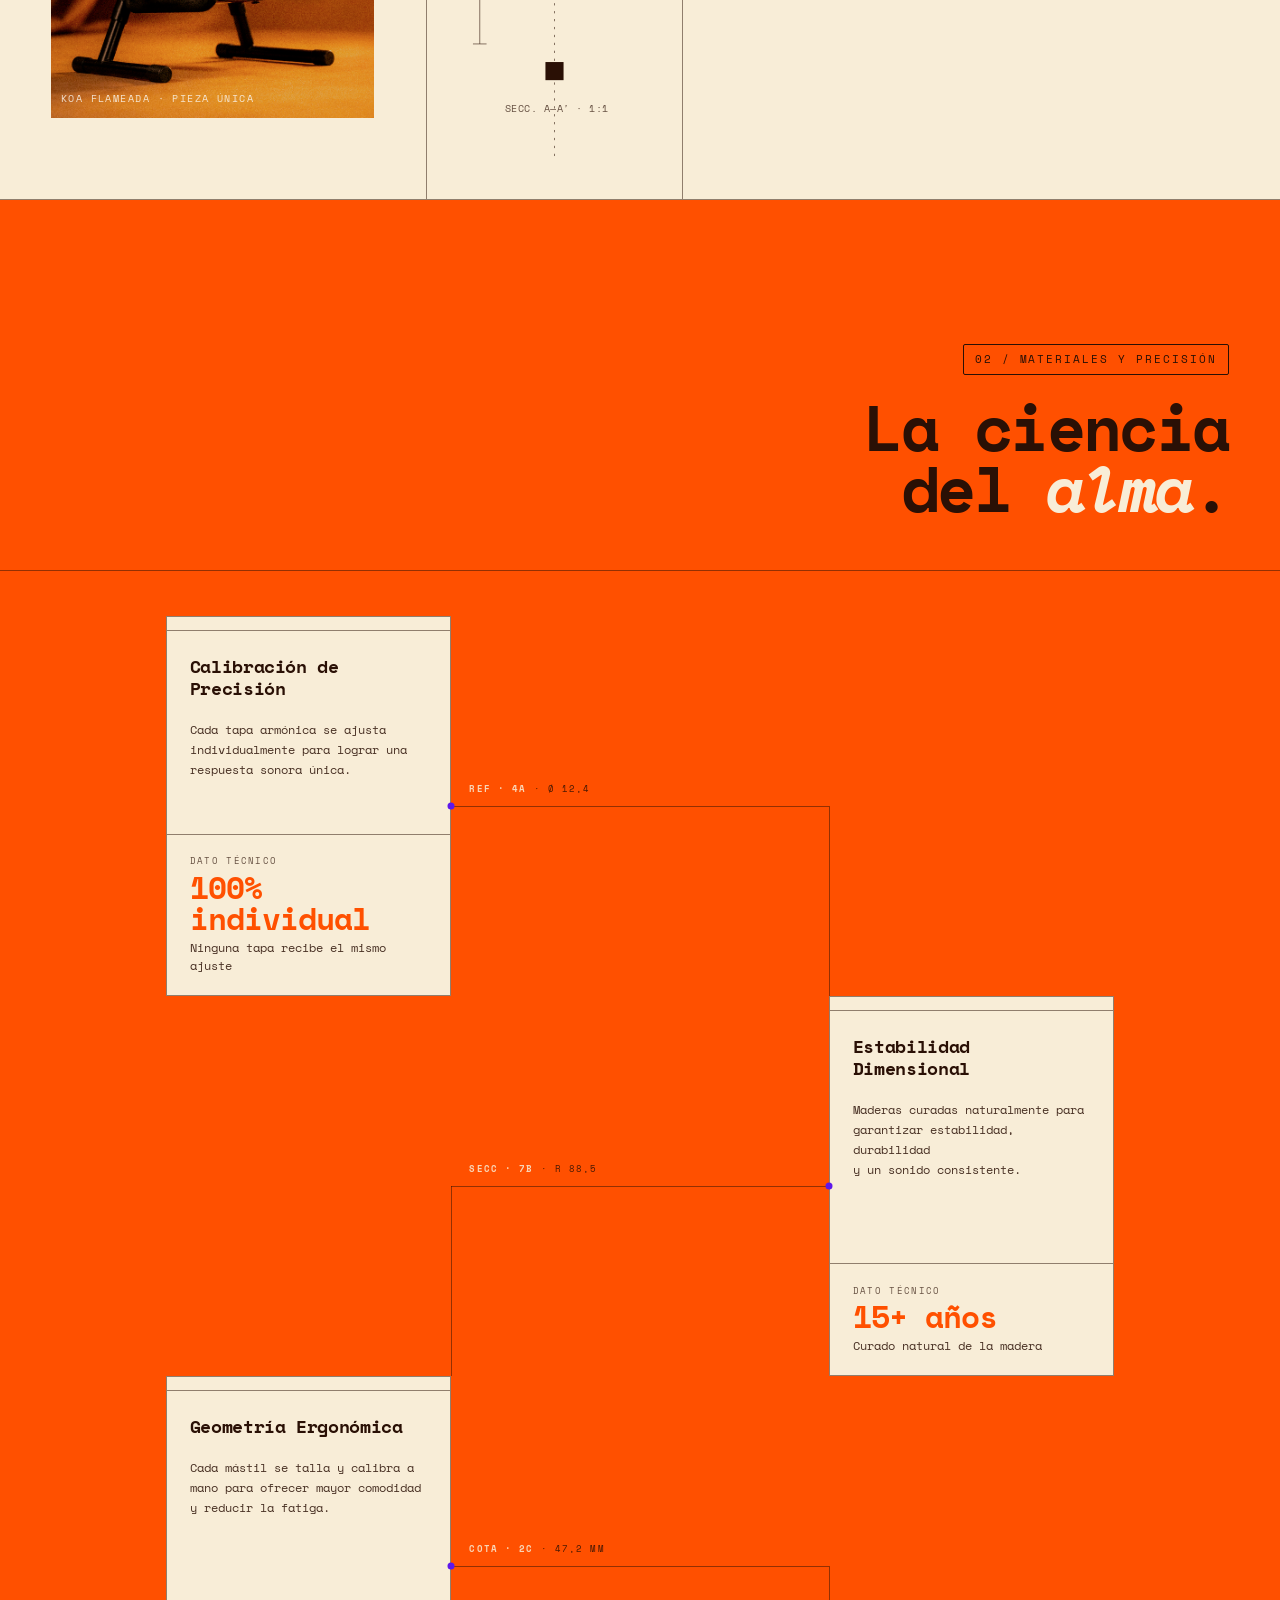
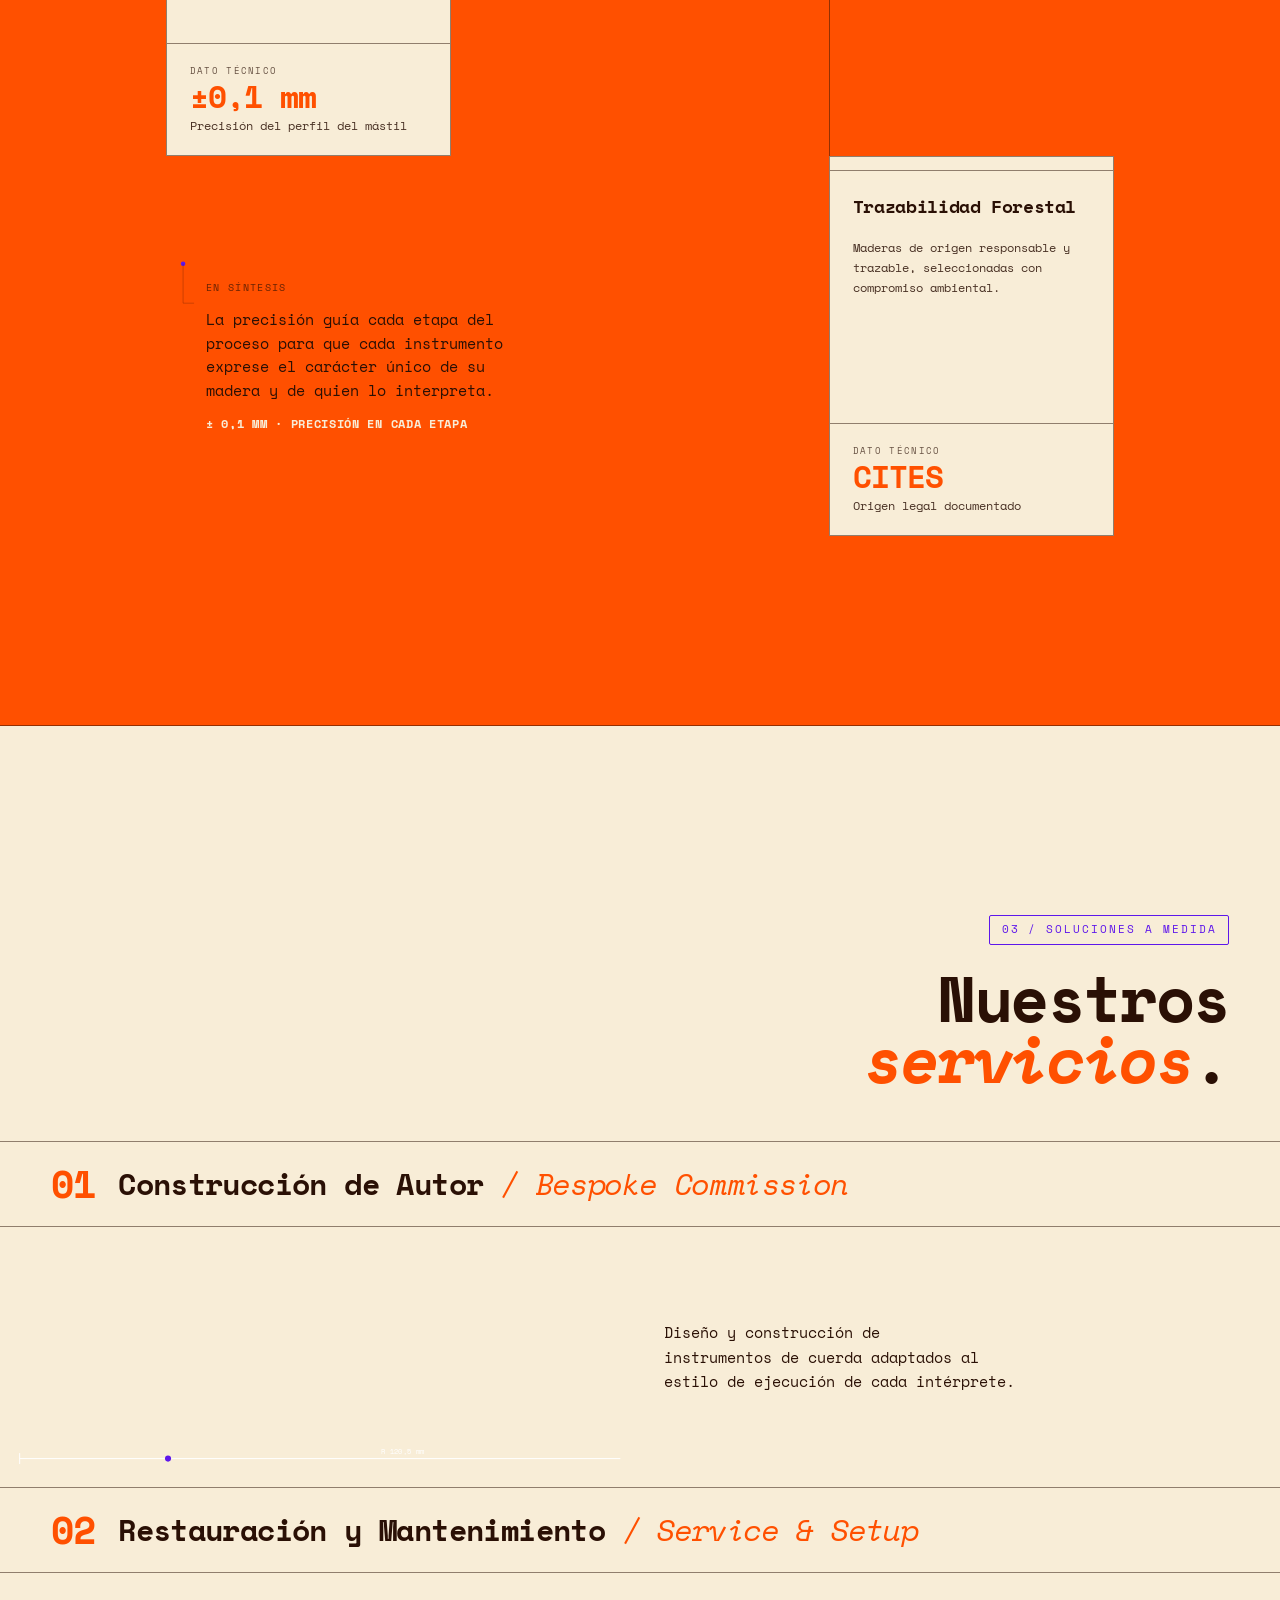
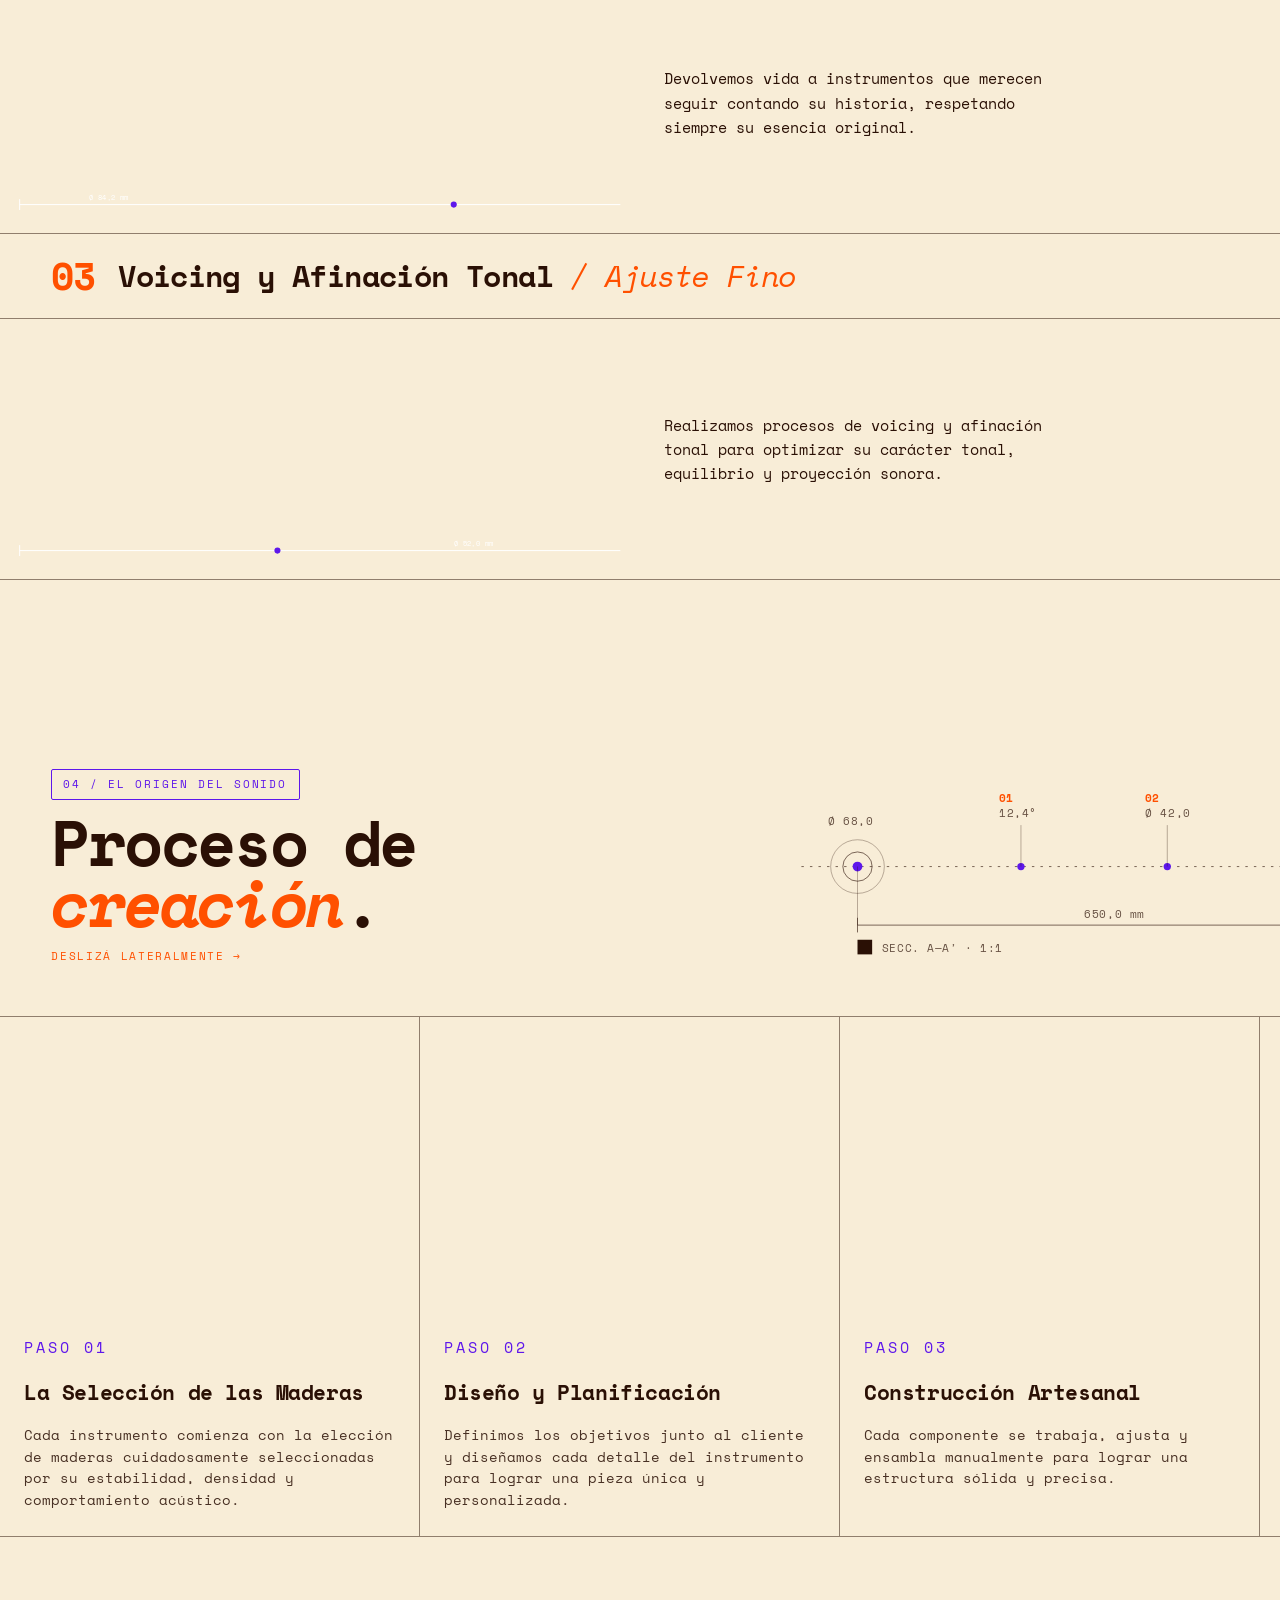
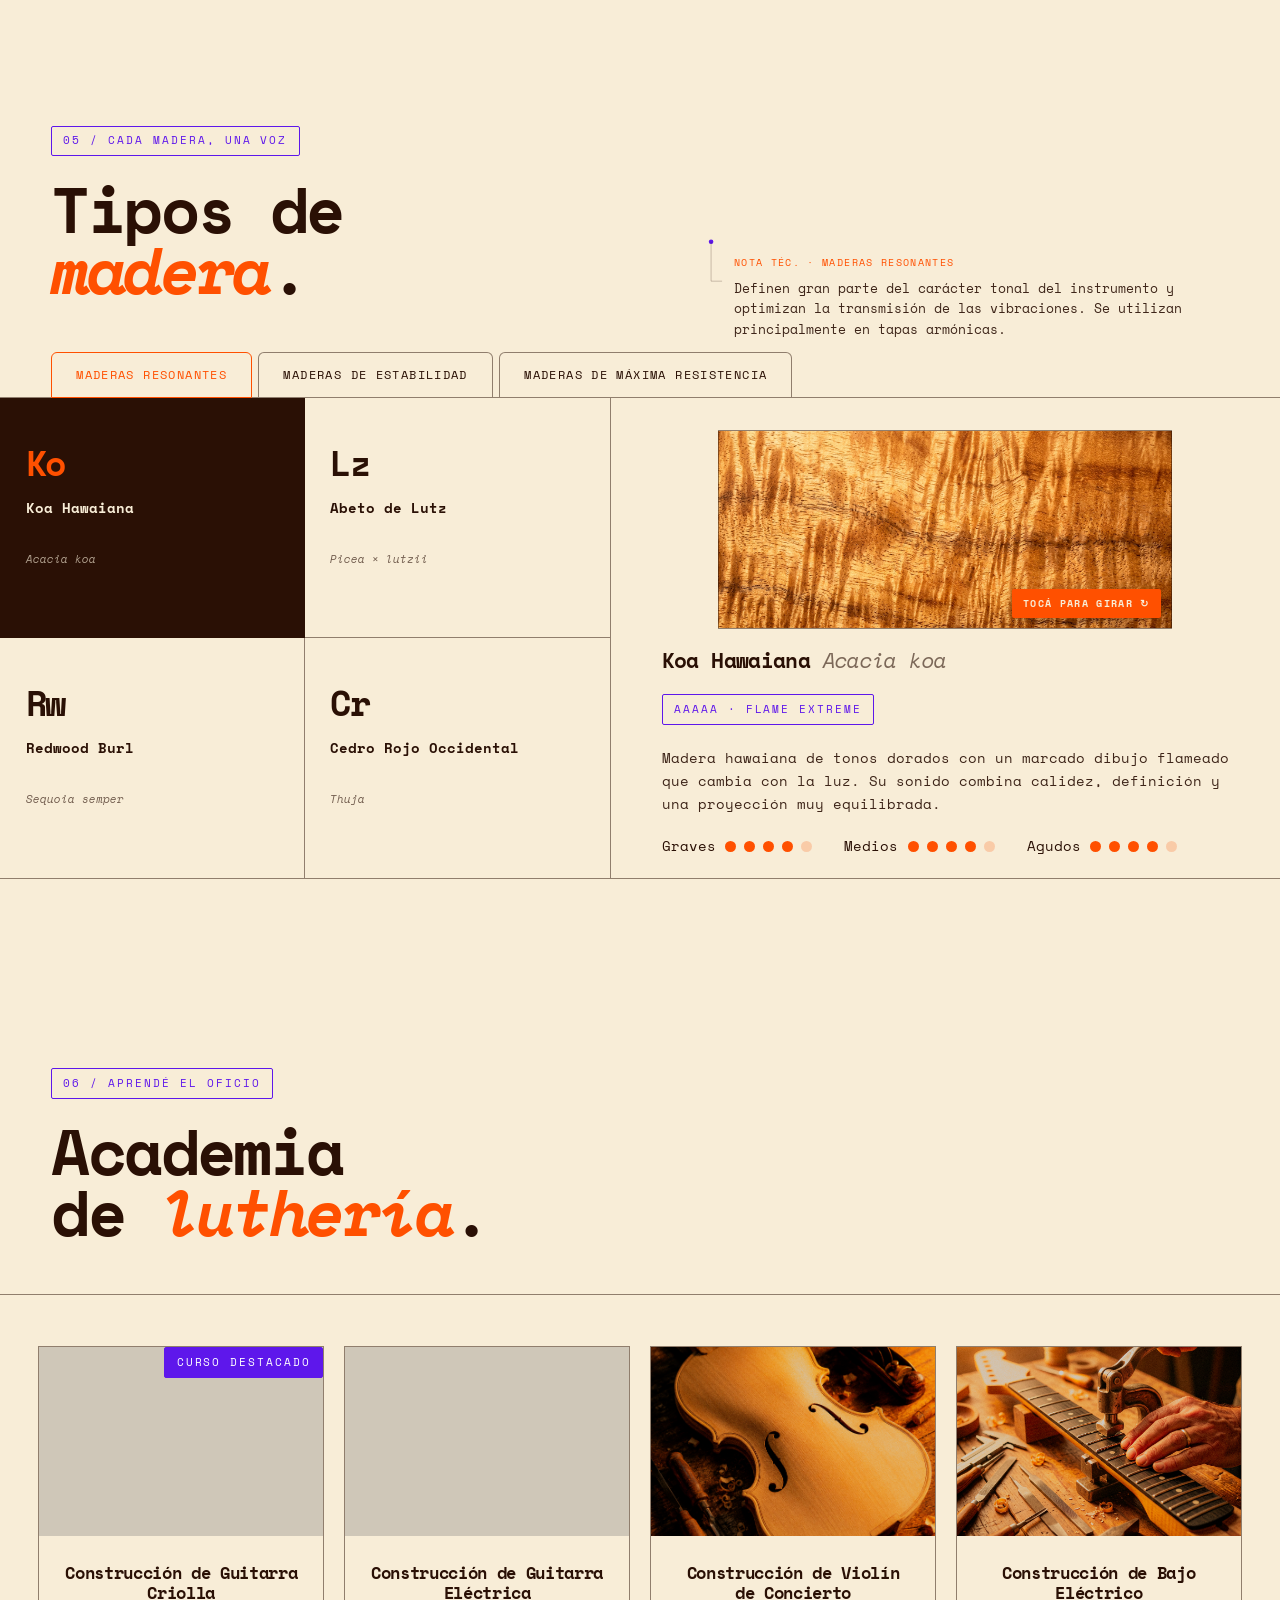
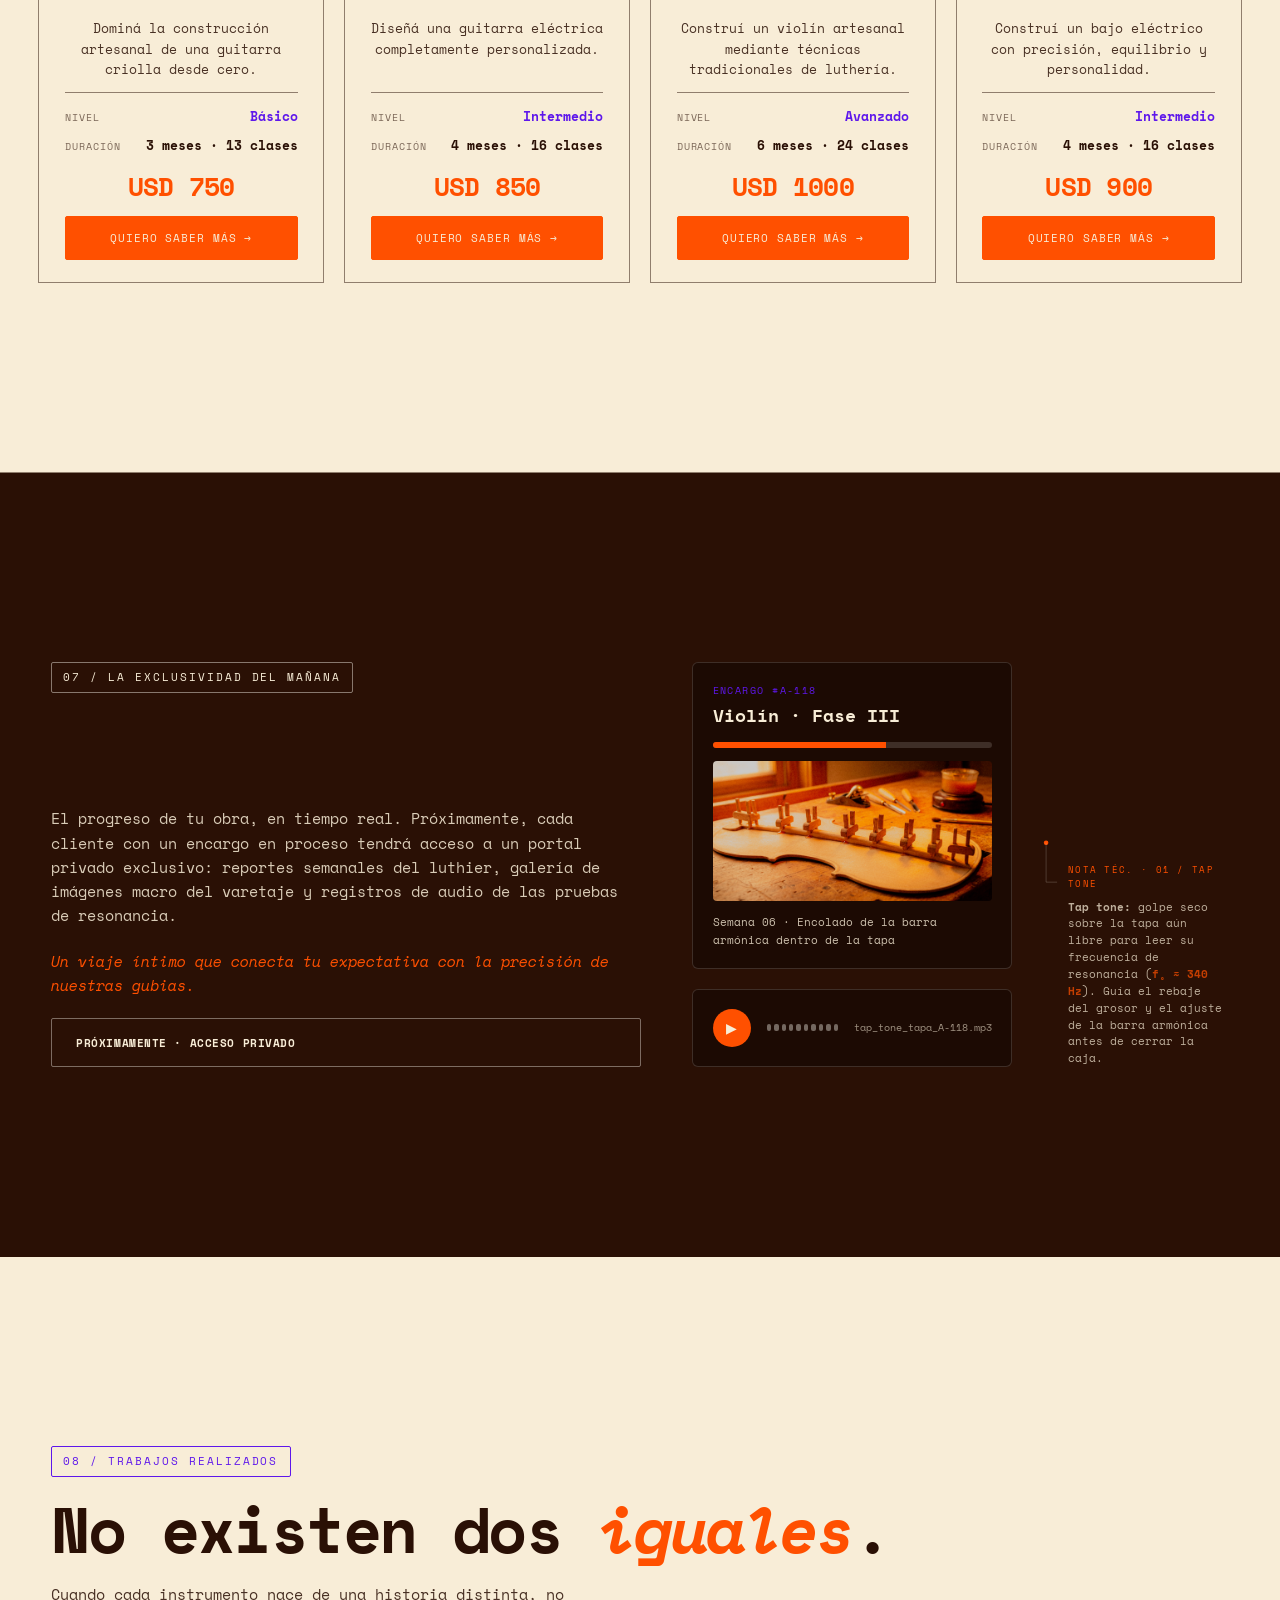
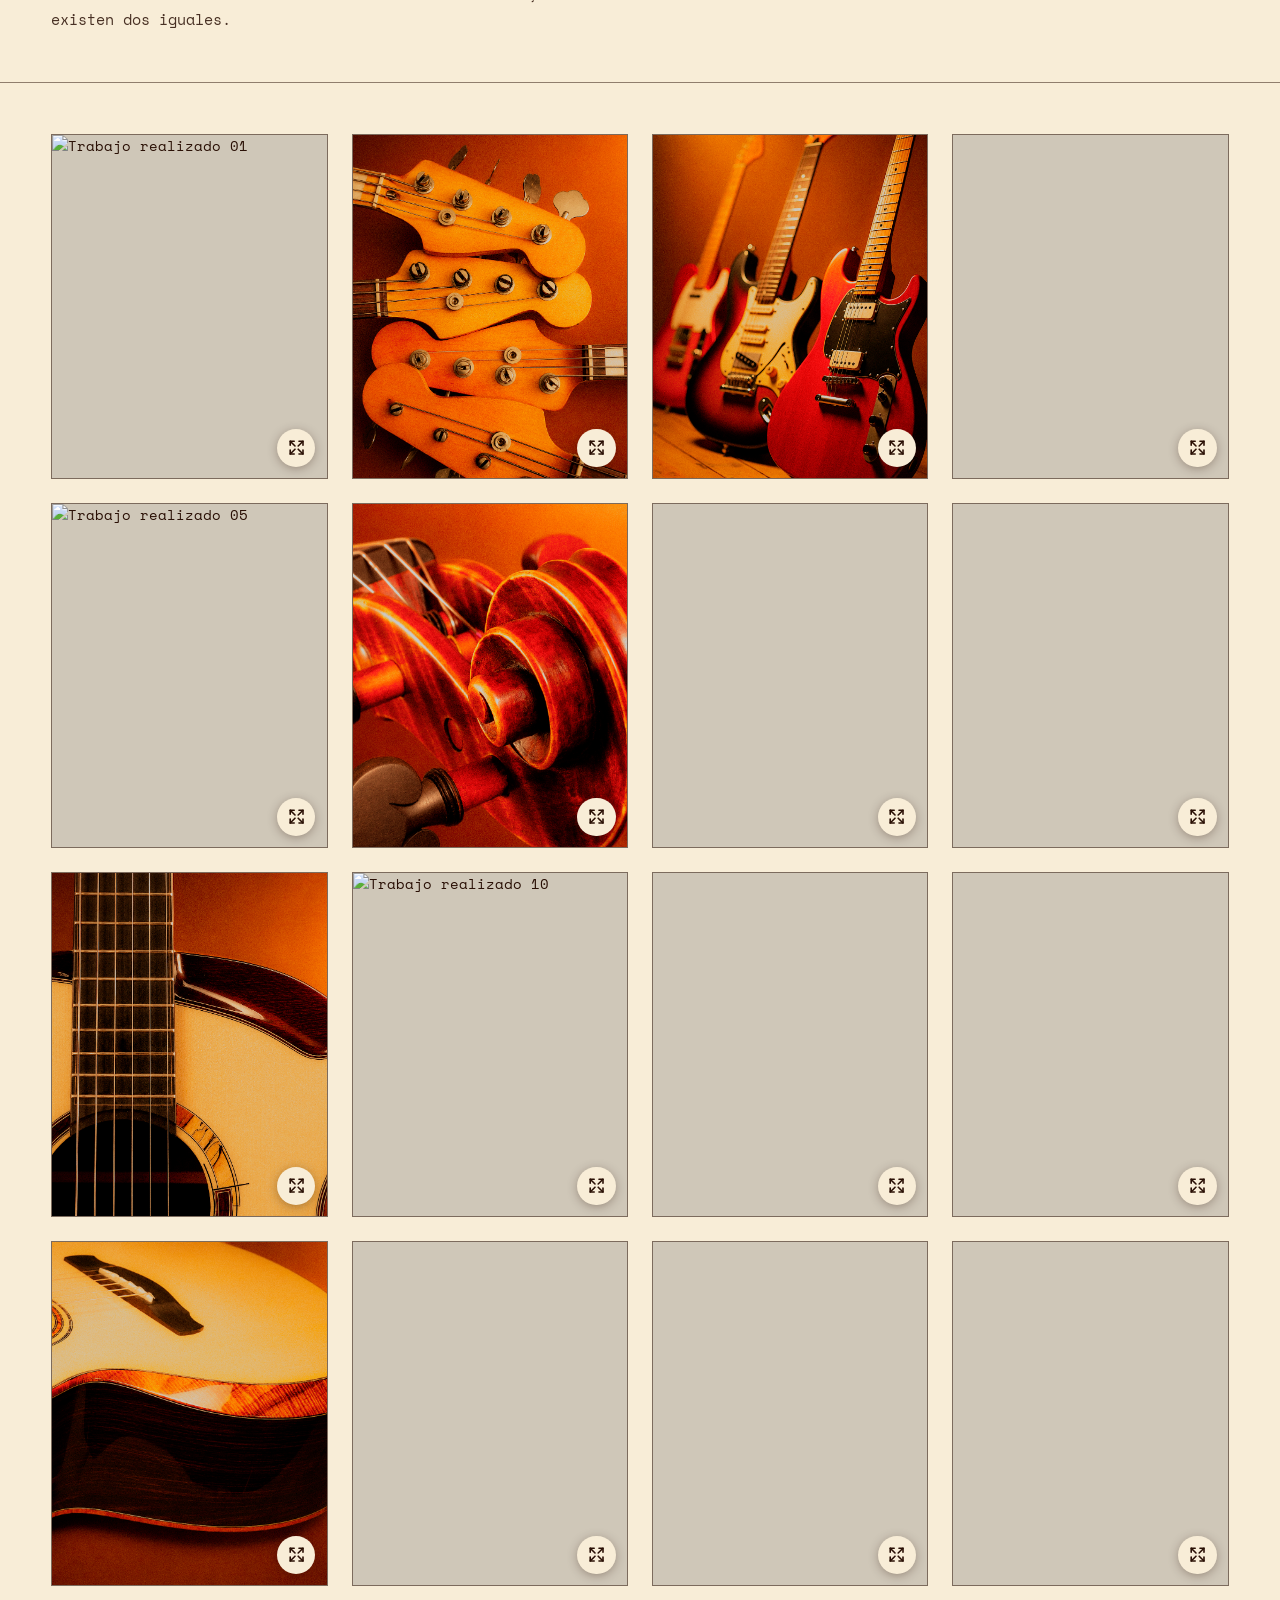
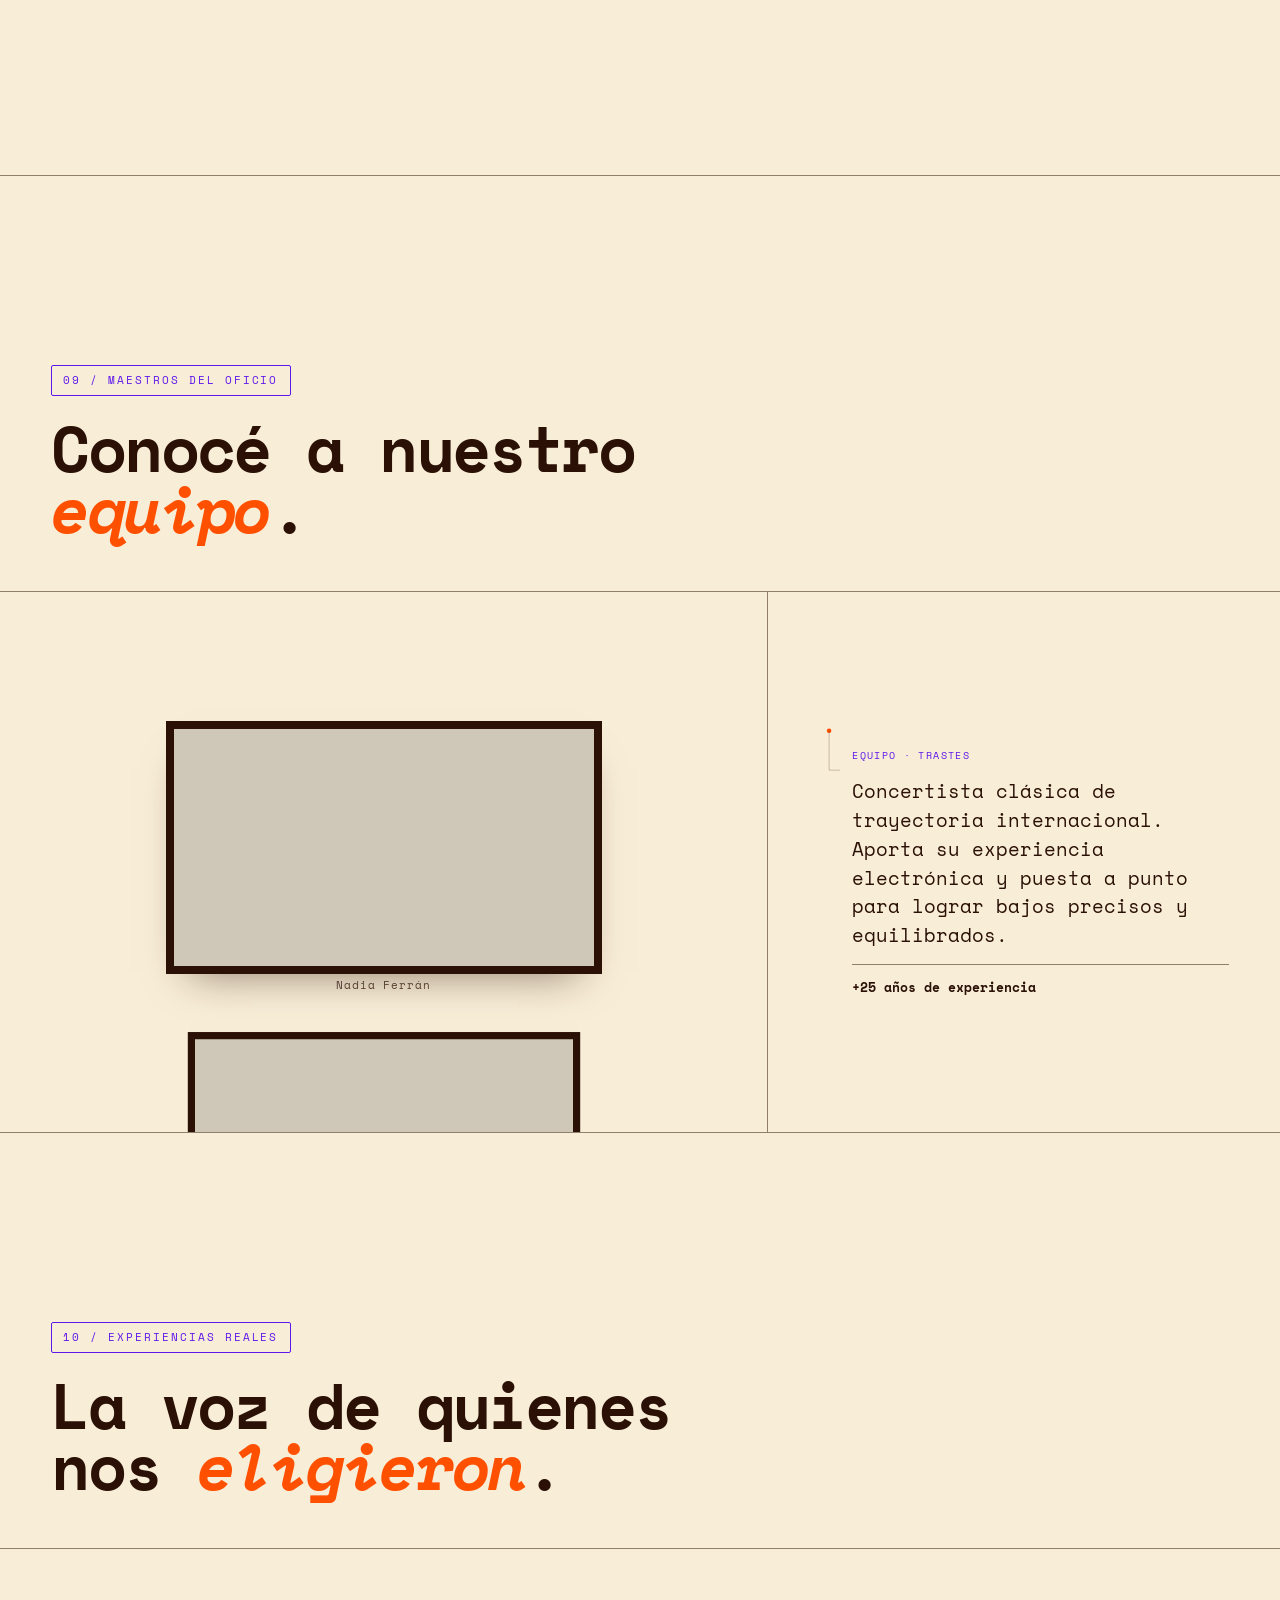
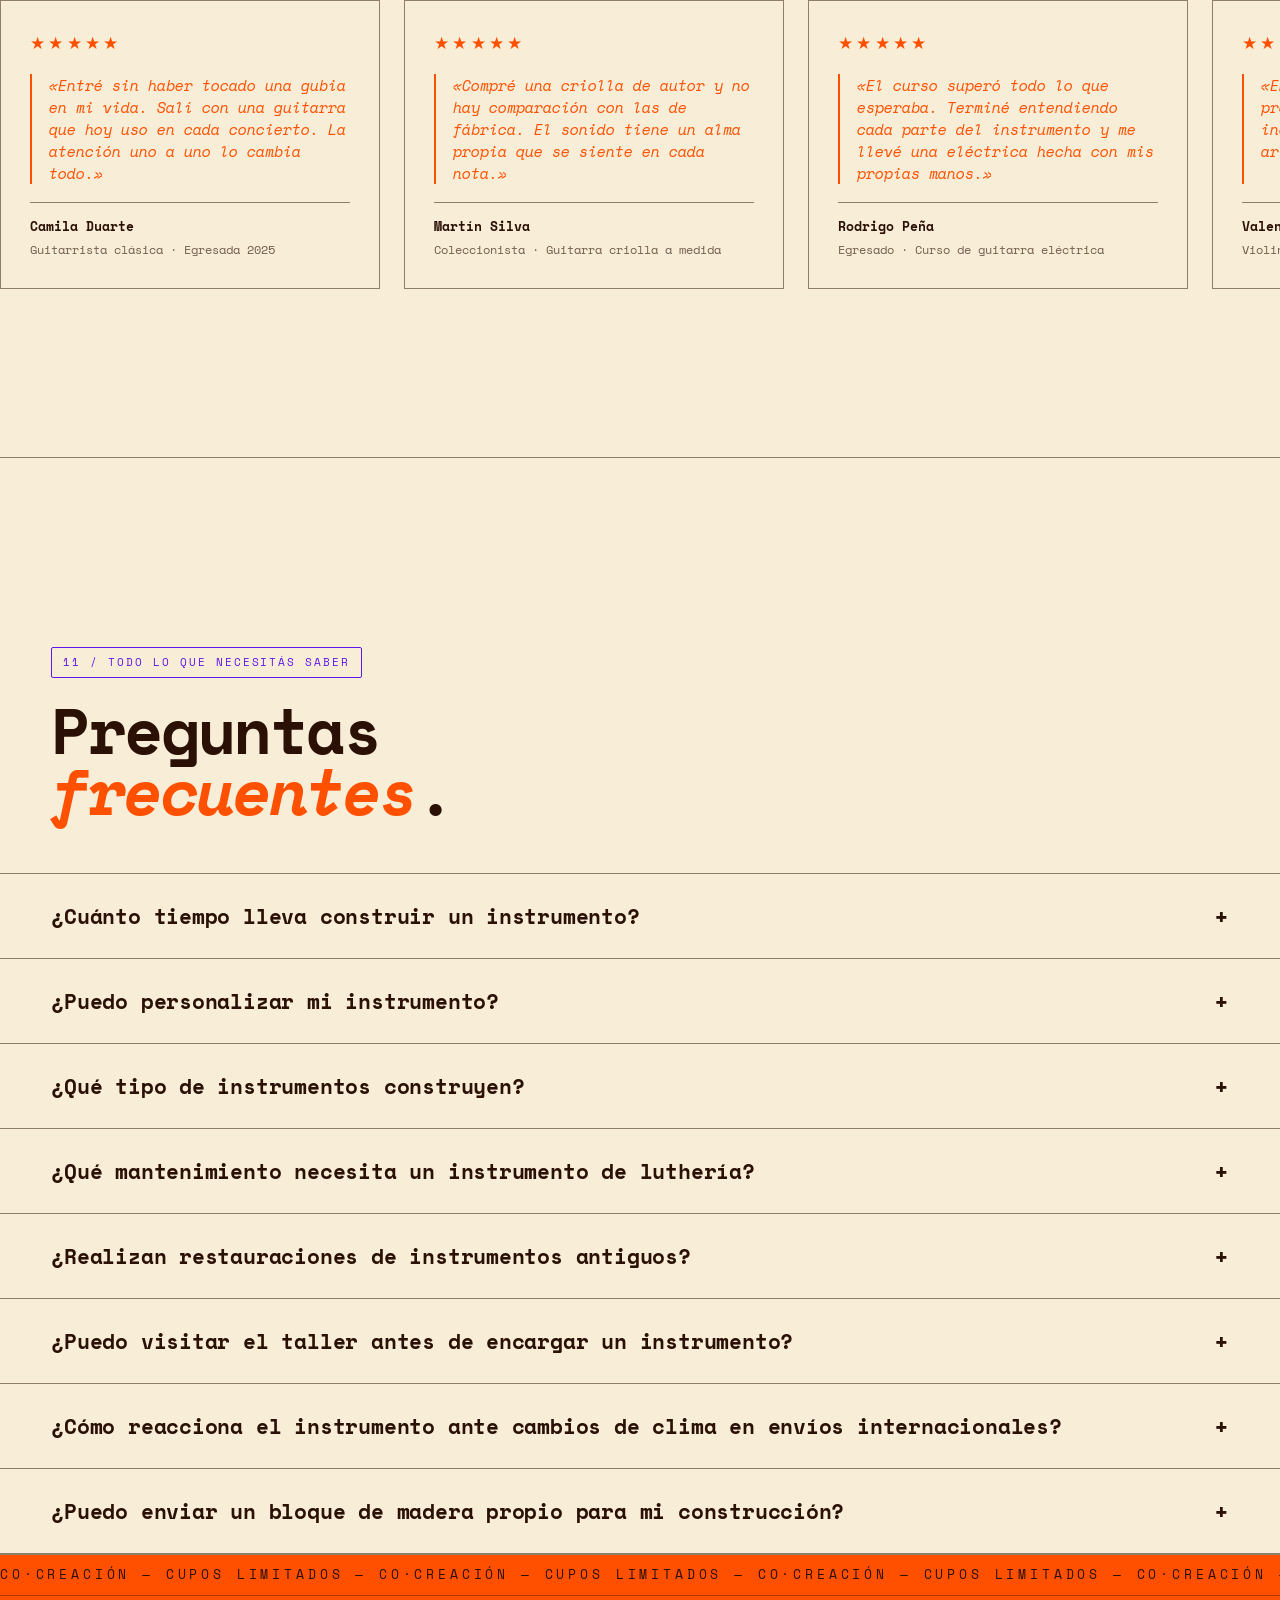
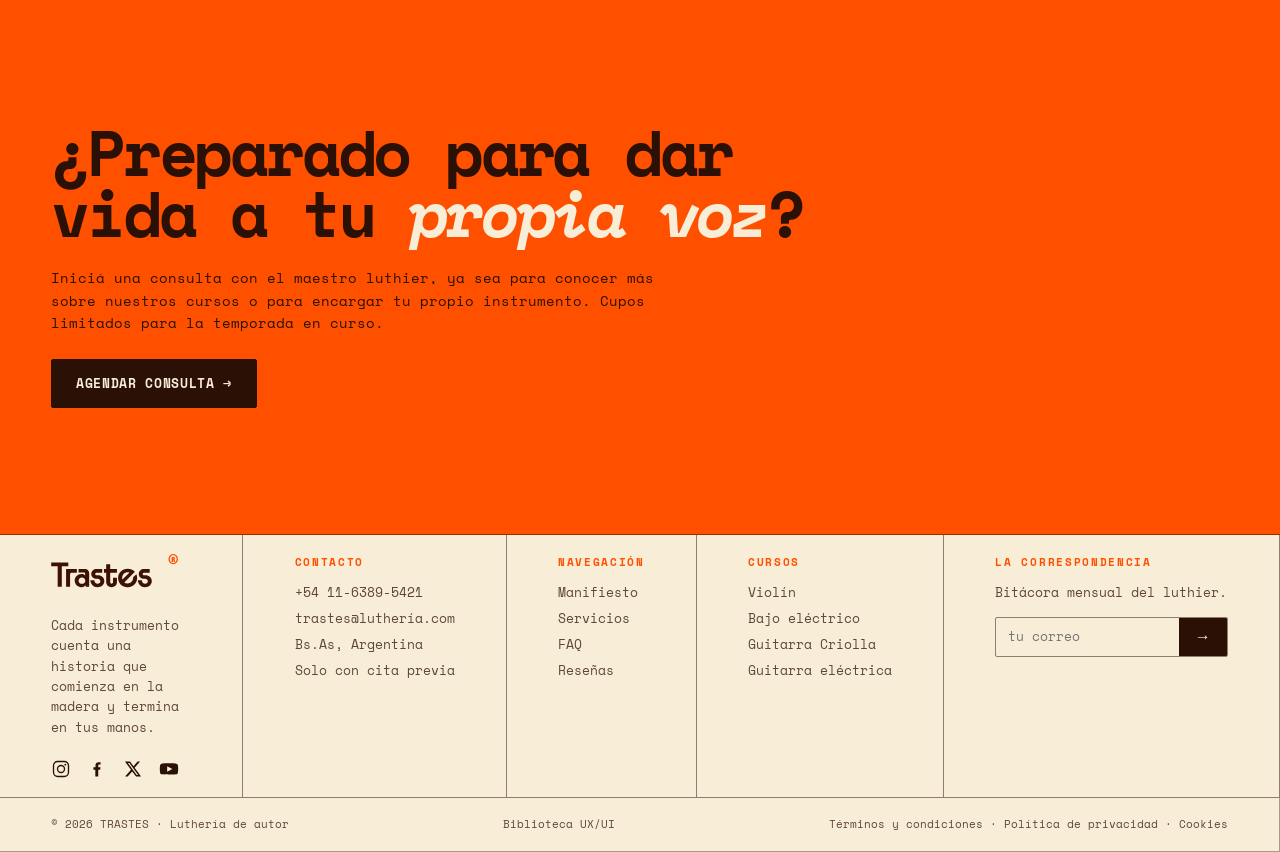
==== commit b2064424: "Actualizacion 13-07 2" ====
--- a/index.html
+++ b/index.html
@@ -11,9 +11,17 @@
   <link rel="preconnect" href="https://fonts.gstatic.com" crossorigin />
   <link href="https://fonts.googleapis.com/css2?family=Space+Mono:ital,wght@0,400;0,700;1,400;1,700&display=swap" rel="stylesheet" />
 
-  <link rel="stylesheet" href="css/styles.css?v=19" />
+  <link rel="stylesheet" href="css/styles.css?v=20" />
 </head>
 <body>
+
+  <!-- ===================== PRELOADER ===================== -->
+  <div class="preloader" id="preloader">
+    <div class="preloader__inner">
+      <div class="preloader__brand"><img src="assets/logo.svg" alt="TRASTES" class="nav__logo" /><span>®</span></div>
+      <div class="preloader__bar" role="progressbar" aria-label="Cargando"></div>
+    </div>
+  </div>
 
   <!-- ===================== NAV ===================== -->
   <header class="nav" id="nav">
@@ -779,6 +787,6 @@
     <img class="lightbox__img" id="lightboxImg" src="" alt="" />
   </div>
 
-  <script src="js/main.js?v=3"></script>
+  <script src="js/main.js?v=4"></script>
 </body>
 </html>
--- a/css/styles.css
+++ b/css/styles.css
@@ -125,6 +125,28 @@
 .nav__brand{display:inline-flex;align-items:flex-start;gap:.15em;font-weight:700;letter-spacing:-.03em;font-size:clamp(1.6rem,2.6vw,2.2rem)}
 .nav__logo{height:clamp(1.9rem,3.4vw,2.8rem);width:auto;display:block}
 .nav__brand span{color:var(--accent);font-size:.5em;line-height:1;margin-top:.15em}
+
+/* ===================== PRELOADER (pantalla de carga) ===================== */
+.preloader{
+  position:fixed;inset:0;z-index:1000;background:var(--cream);
+  display:flex;align-items:center;justify-content:center;
+  transition:opacity .5s var(--ease),visibility .5s var(--ease);
+}
+.preloader.is-hidden{opacity:0;visibility:hidden;pointer-events:none}
+.preloader__inner{display:flex;flex-direction:column;align-items:center;gap:1.8rem}
+.preloader__brand{display:inline-flex;align-items:flex-start;gap:.15em}
+.preloader__brand .nav__logo{height:clamp(2.4rem,6vw,3.4rem)}
+.preloader__brand span{color:var(--accent);font-size:1rem;line-height:1;margin-top:.15em}
+.preloader__bar{position:relative;width:min(240px,58vw);height:2px;background:var(--line);overflow:hidden}
+.preloader__bar::after{
+  content:"";position:absolute;top:0;left:0;height:100%;width:40%;
+  background:var(--accent);animation:pl-slide 1.1s var(--ease) infinite;
+}
+@keyframes pl-slide{0%{left:-40%}100%{left:100%}}
+/* respeta a quien prefiere menos movimiento */
+@media (prefers-reduced-motion:reduce){
+  .preloader__bar::after{animation-duration:2s}
+}
 .nav__links{display:flex;gap:1.4rem;font-size:.8rem}
 .nav__links a{position:relative;padding:.2rem 0;transition:color .3s}
 .nav__links a::after{content:"";position:absolute;left:0;bottom:-2px;width:0;height:1.5px;background:var(--accent);transition:width .3s var(--ease)}
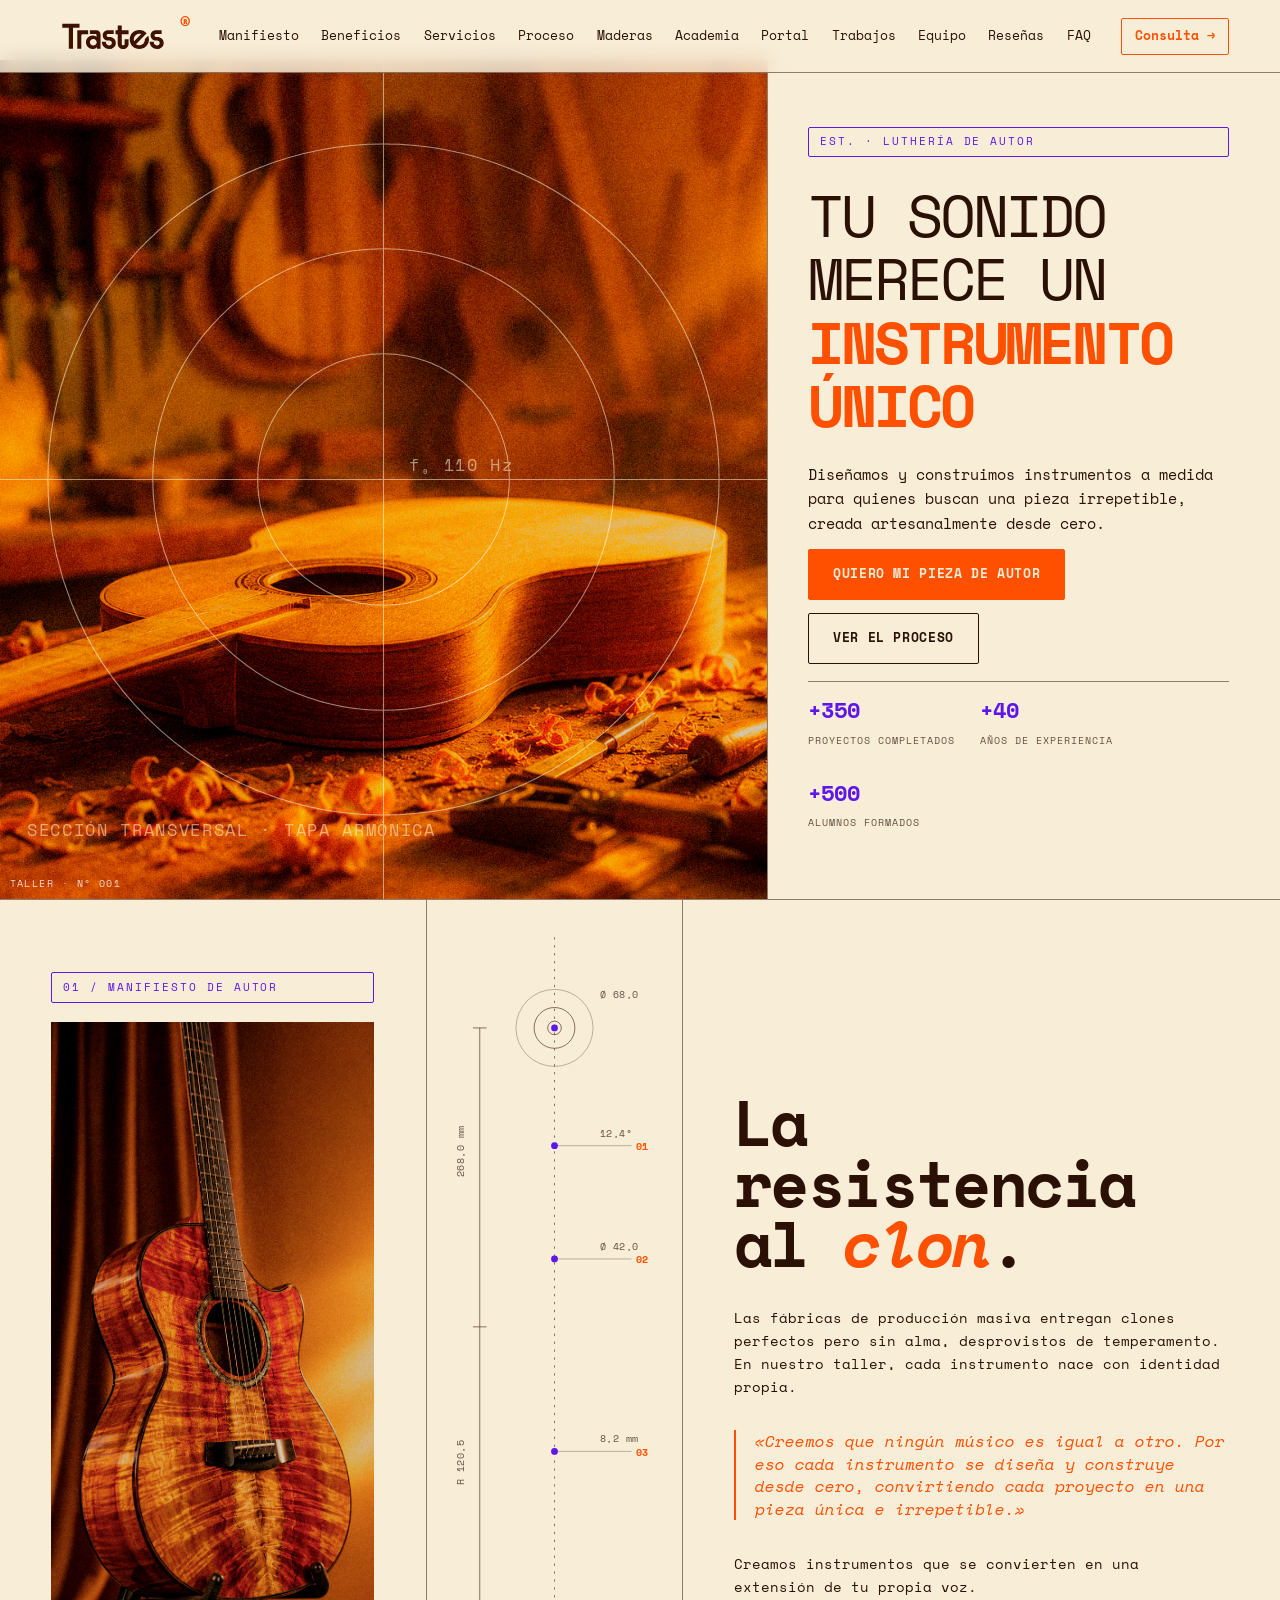
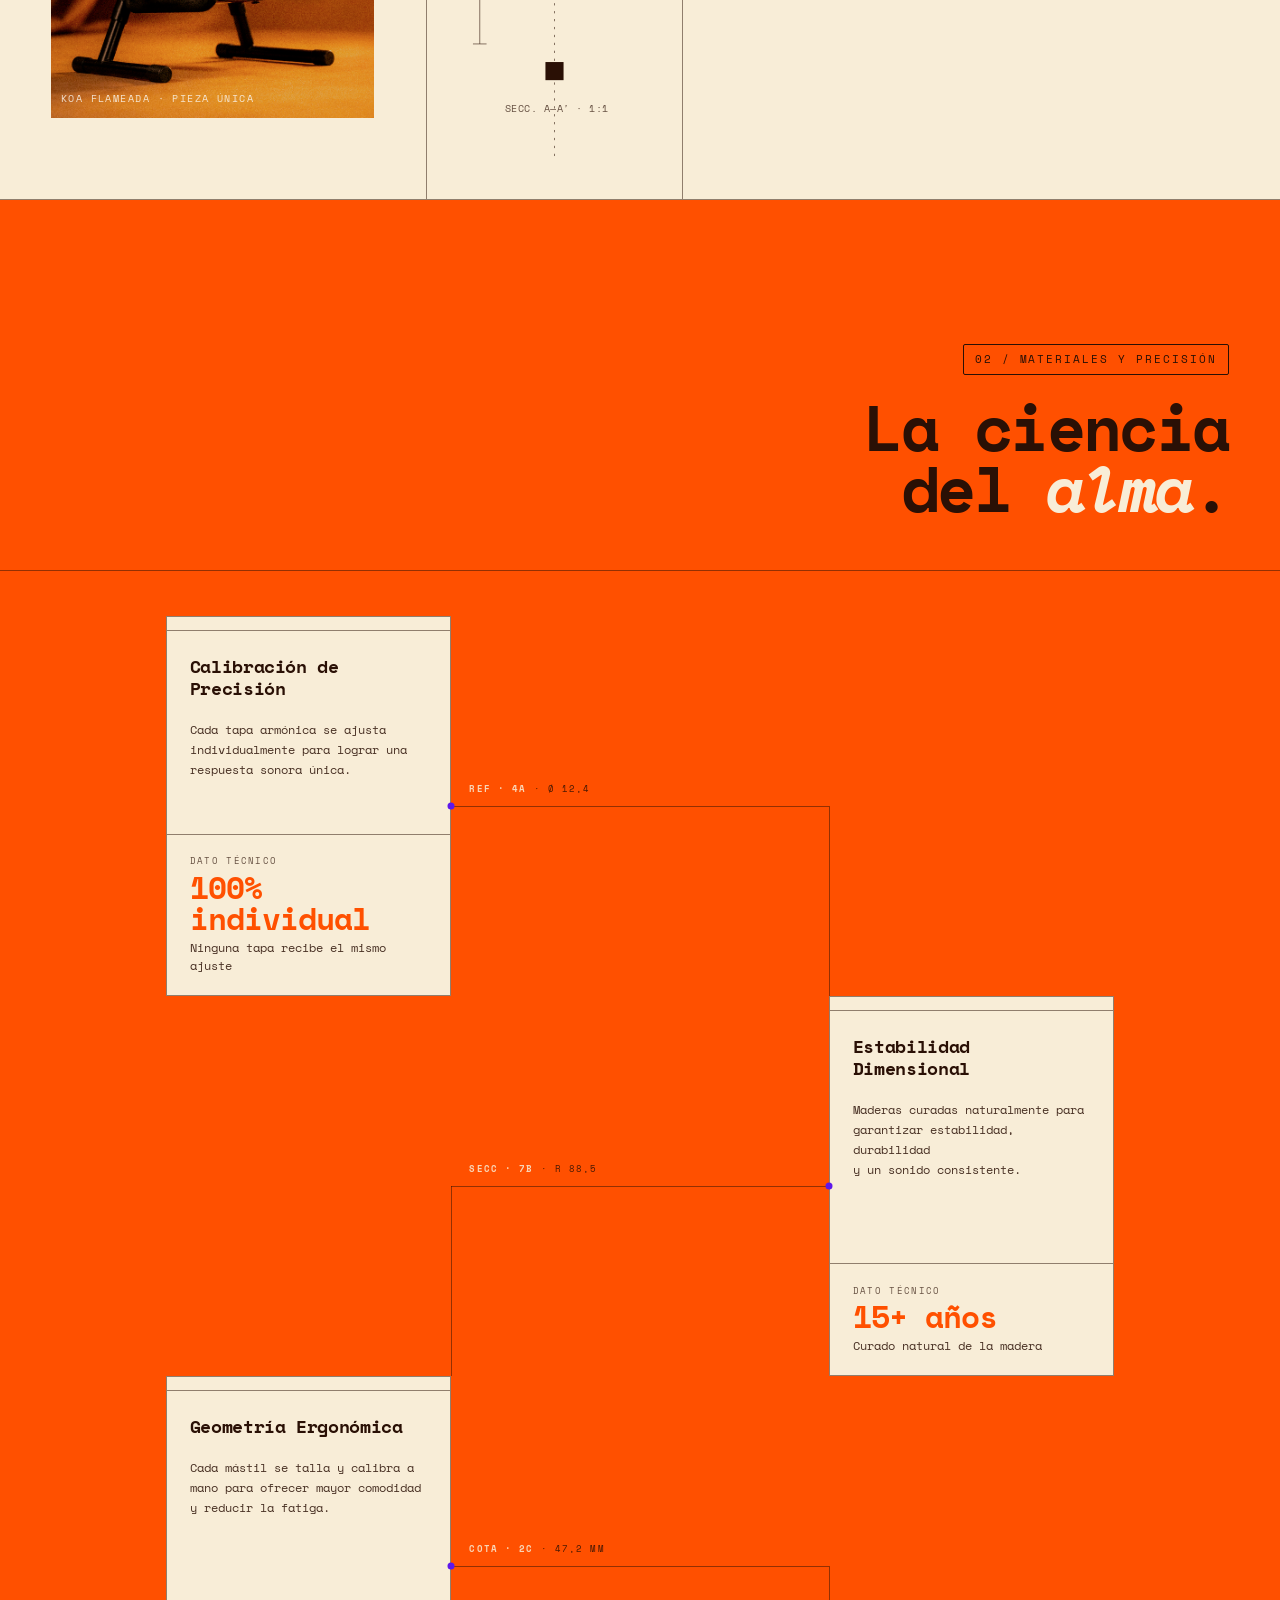
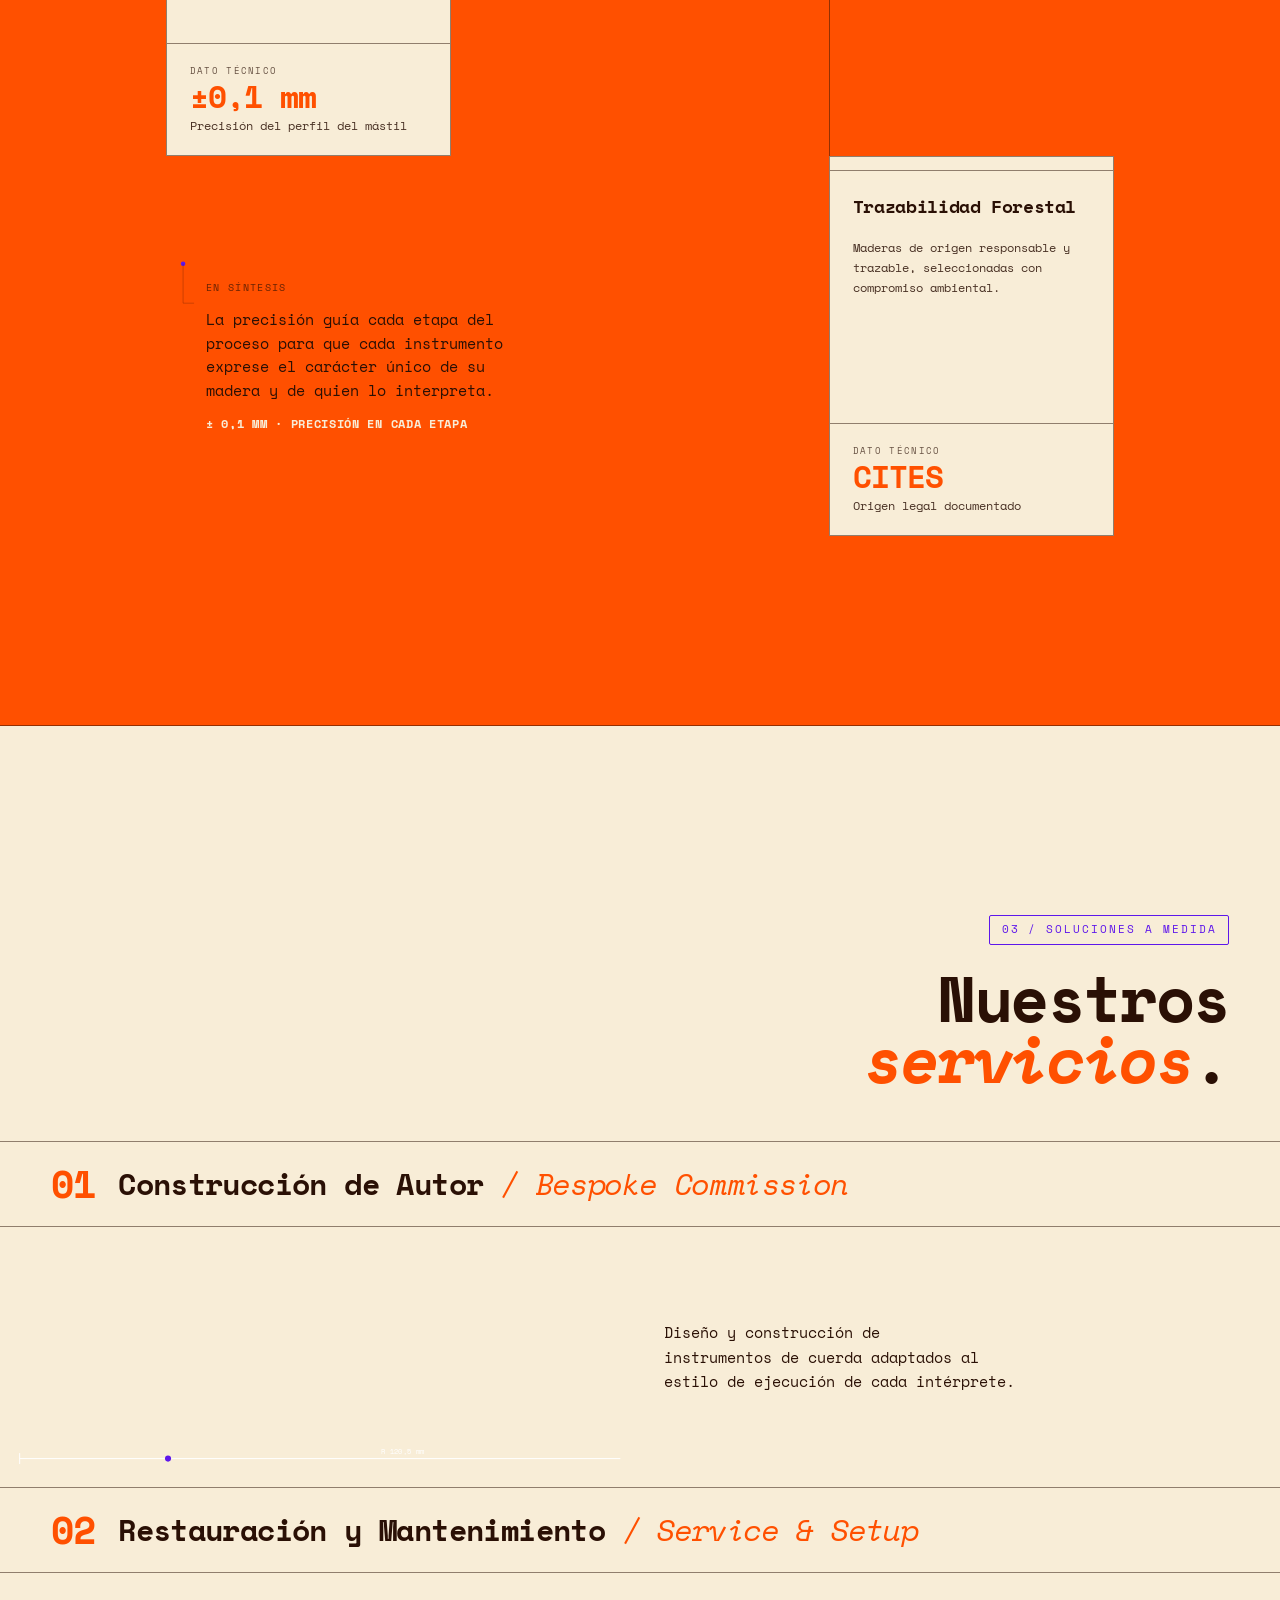
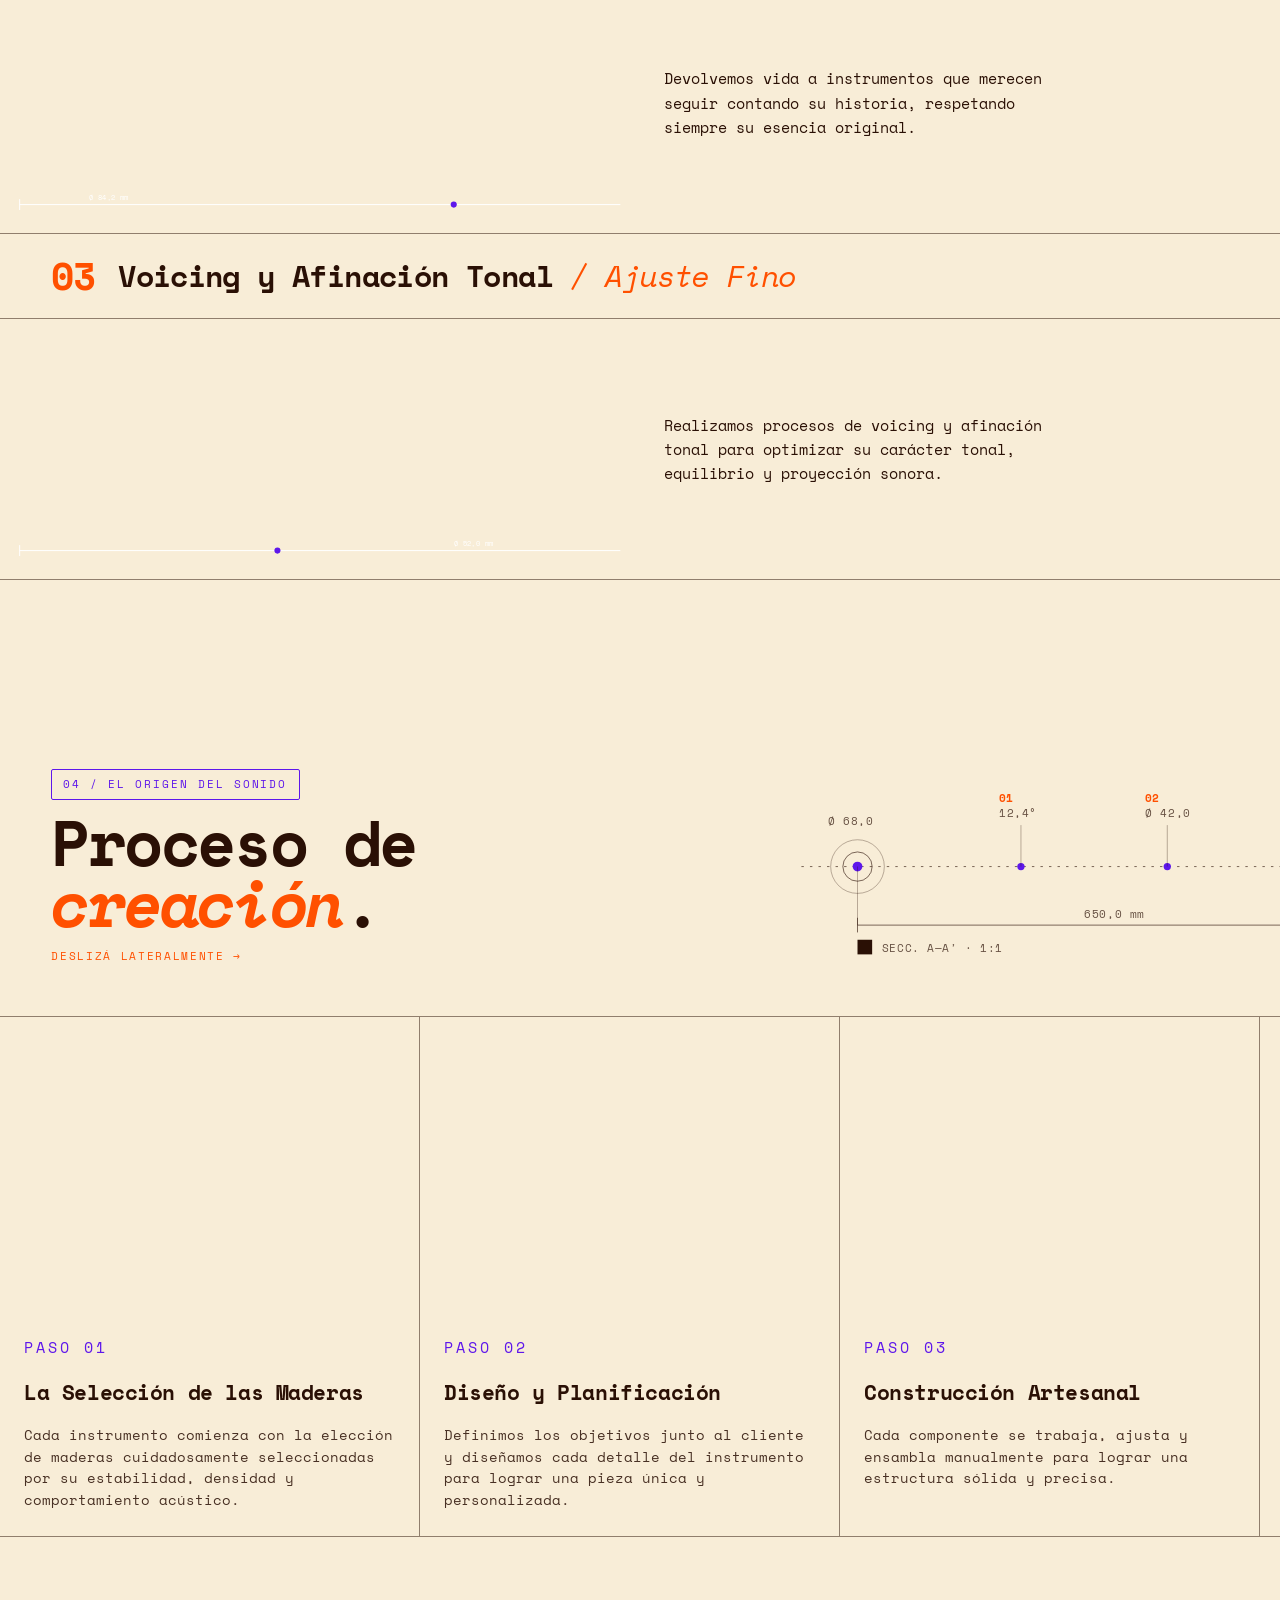
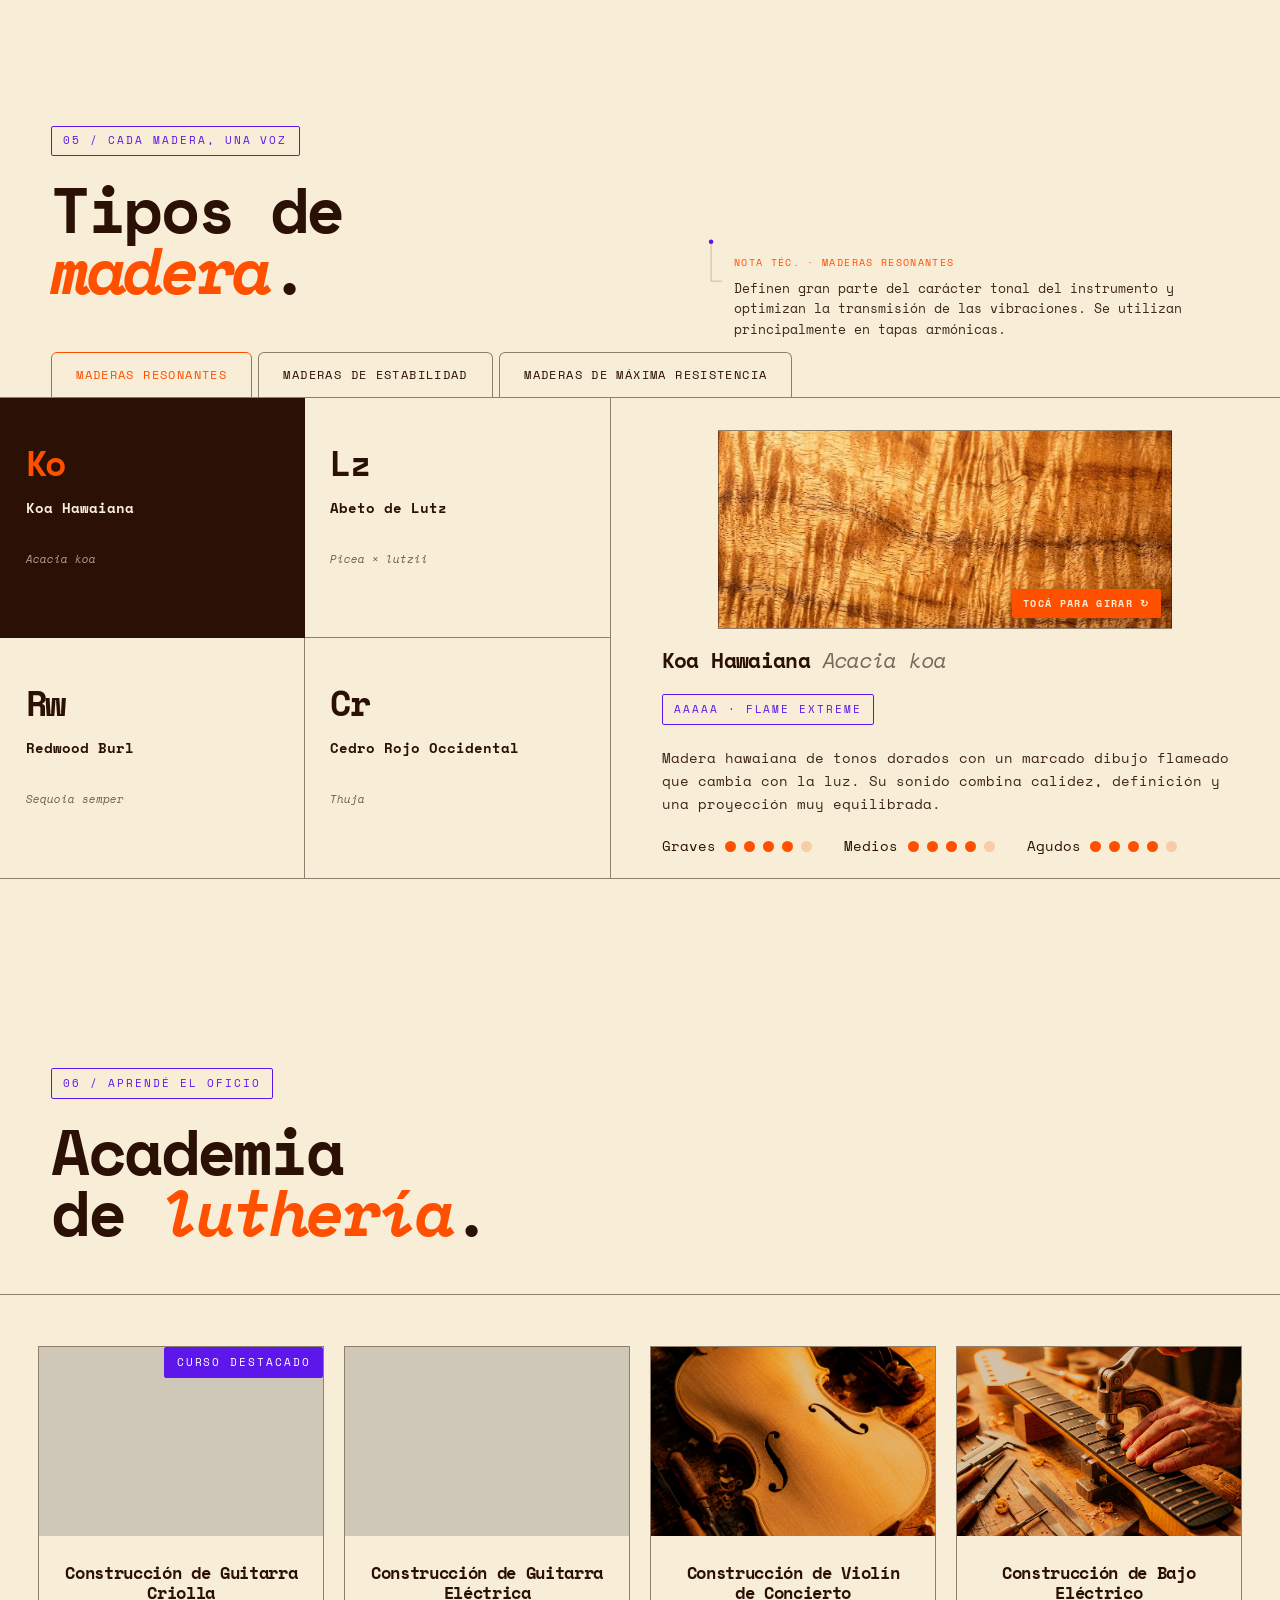
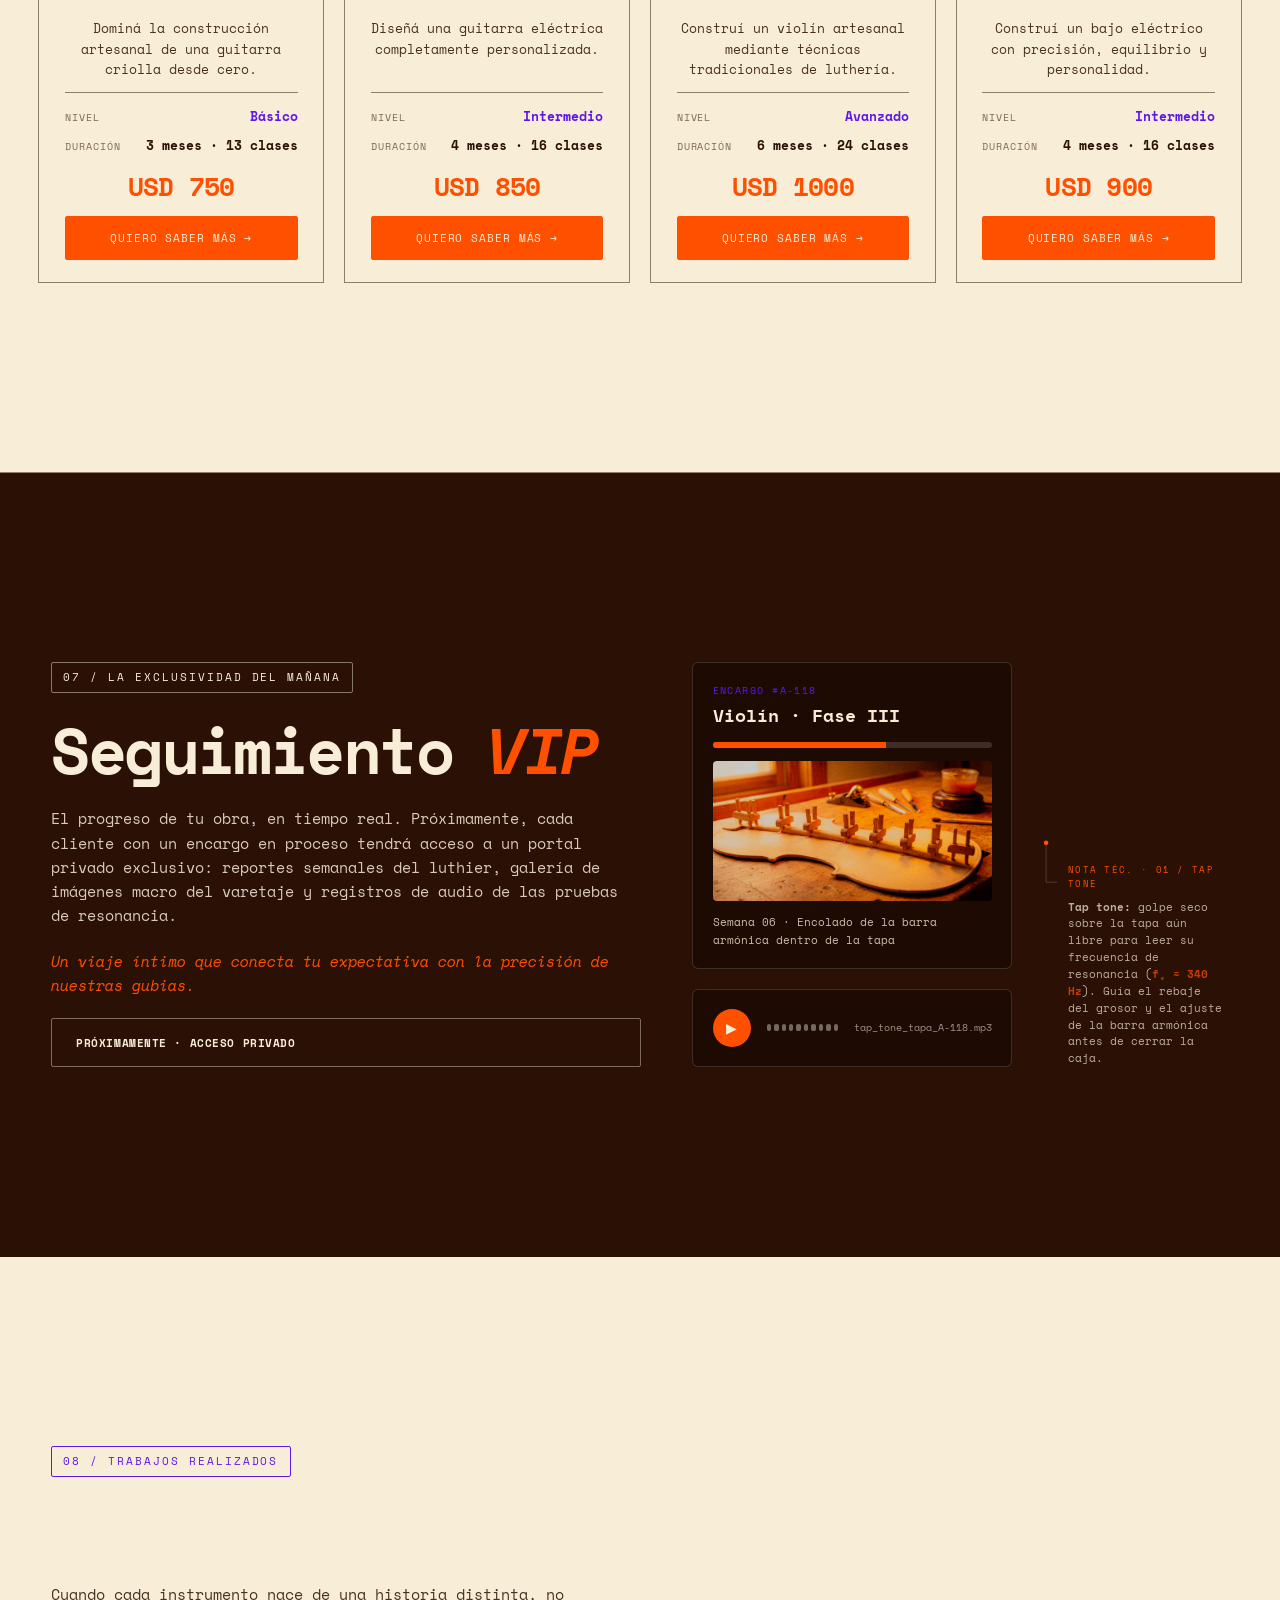
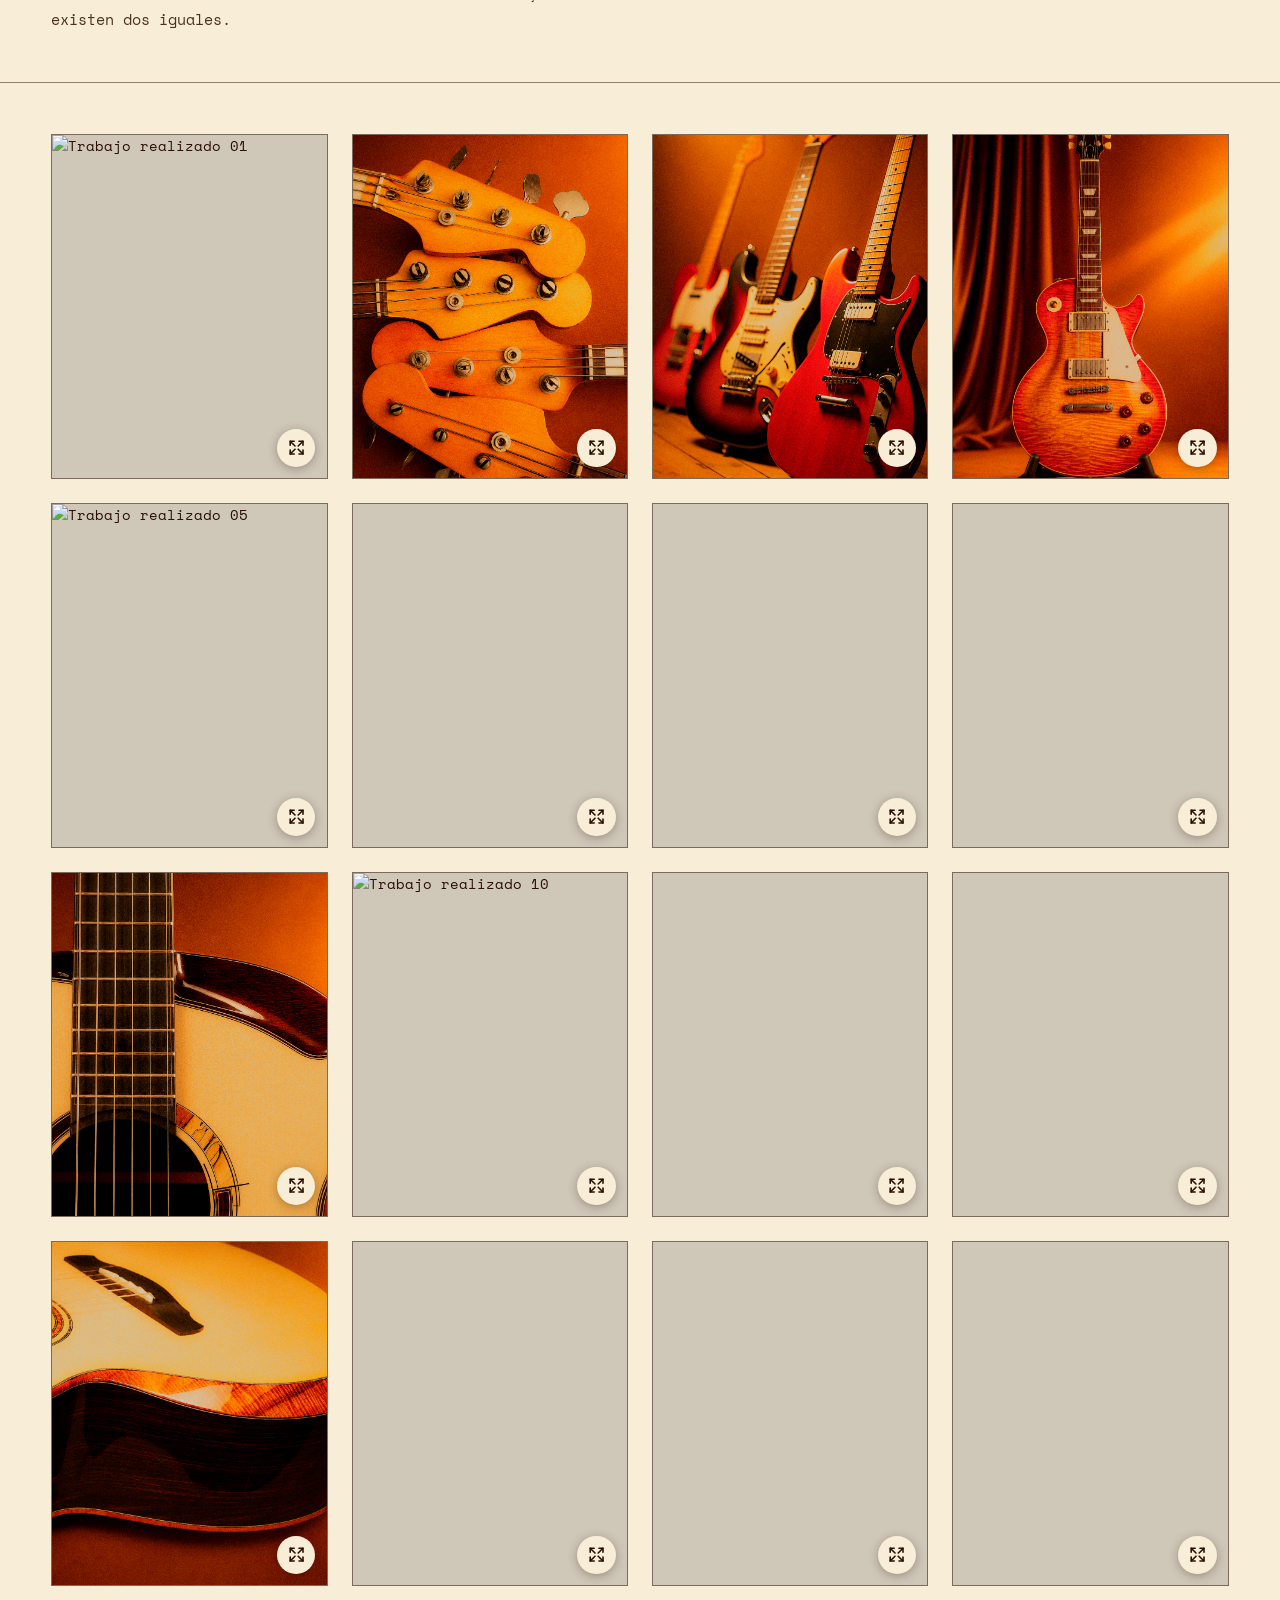
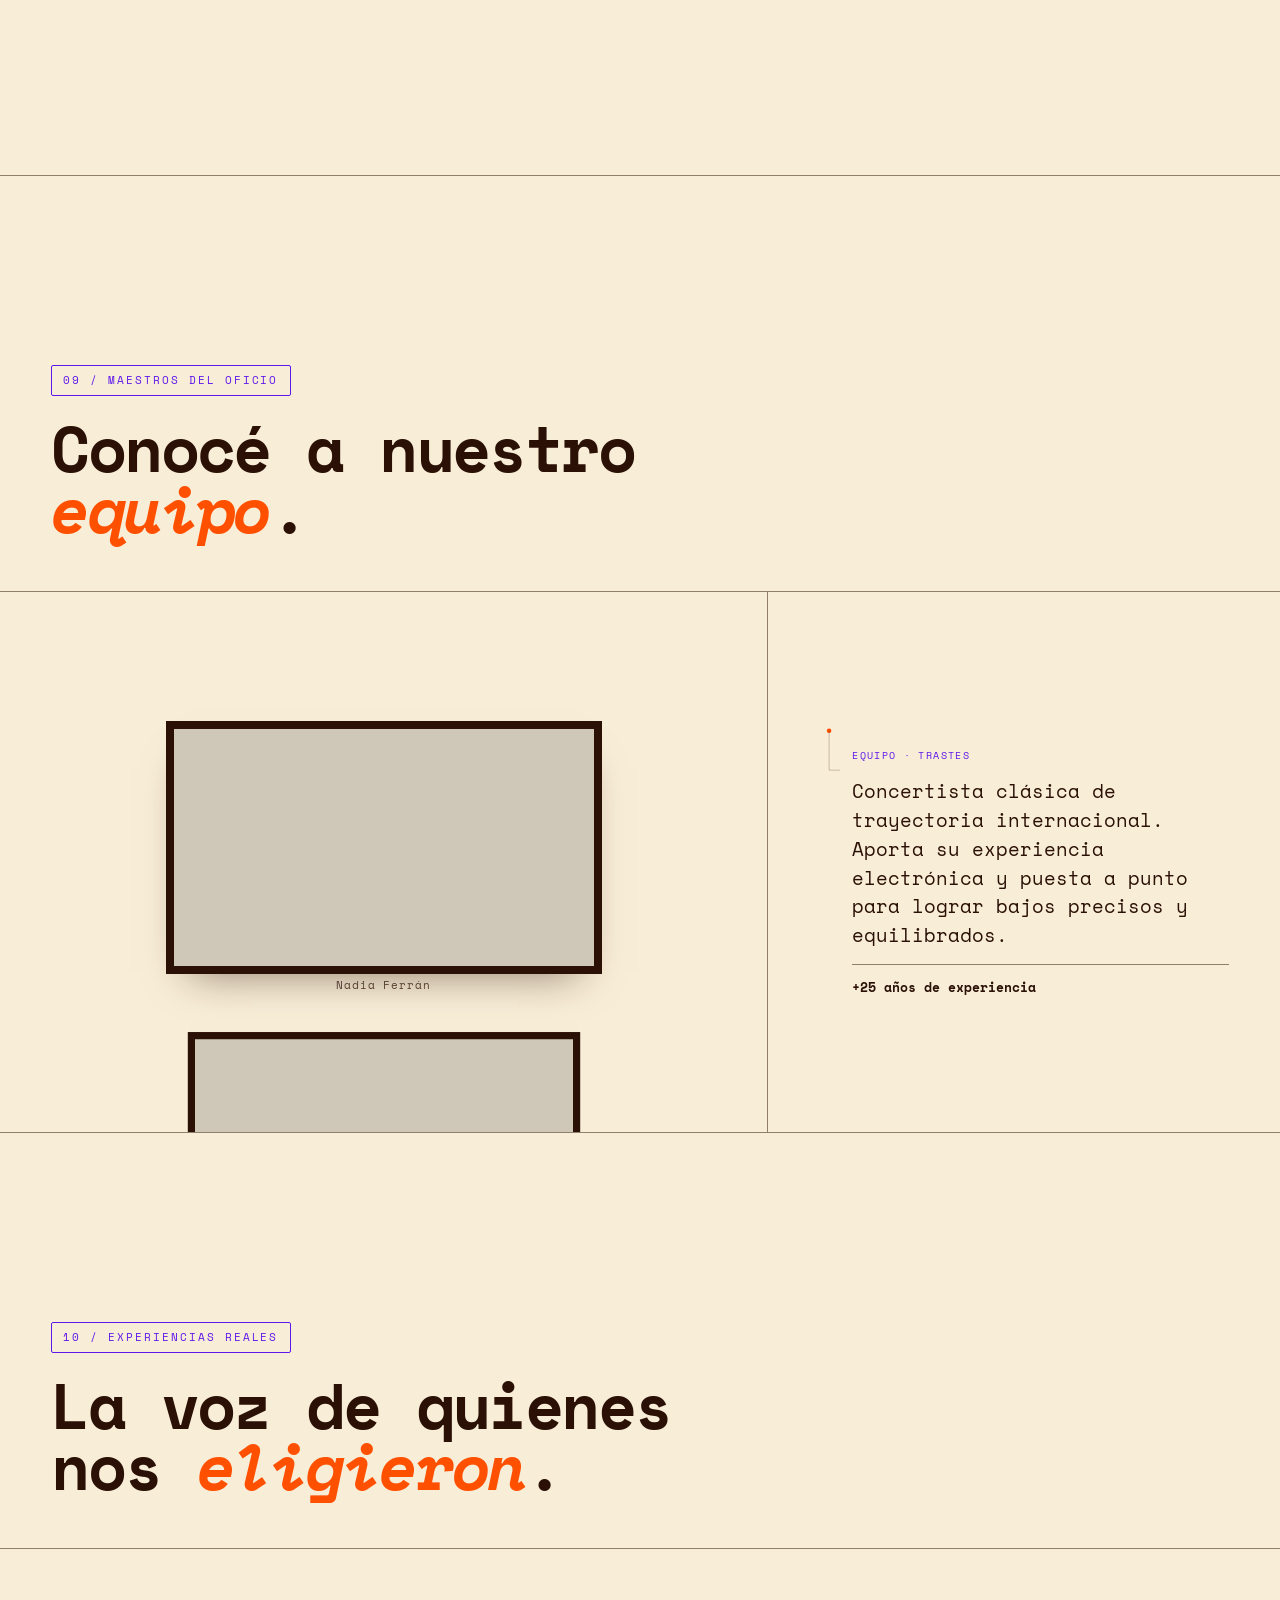
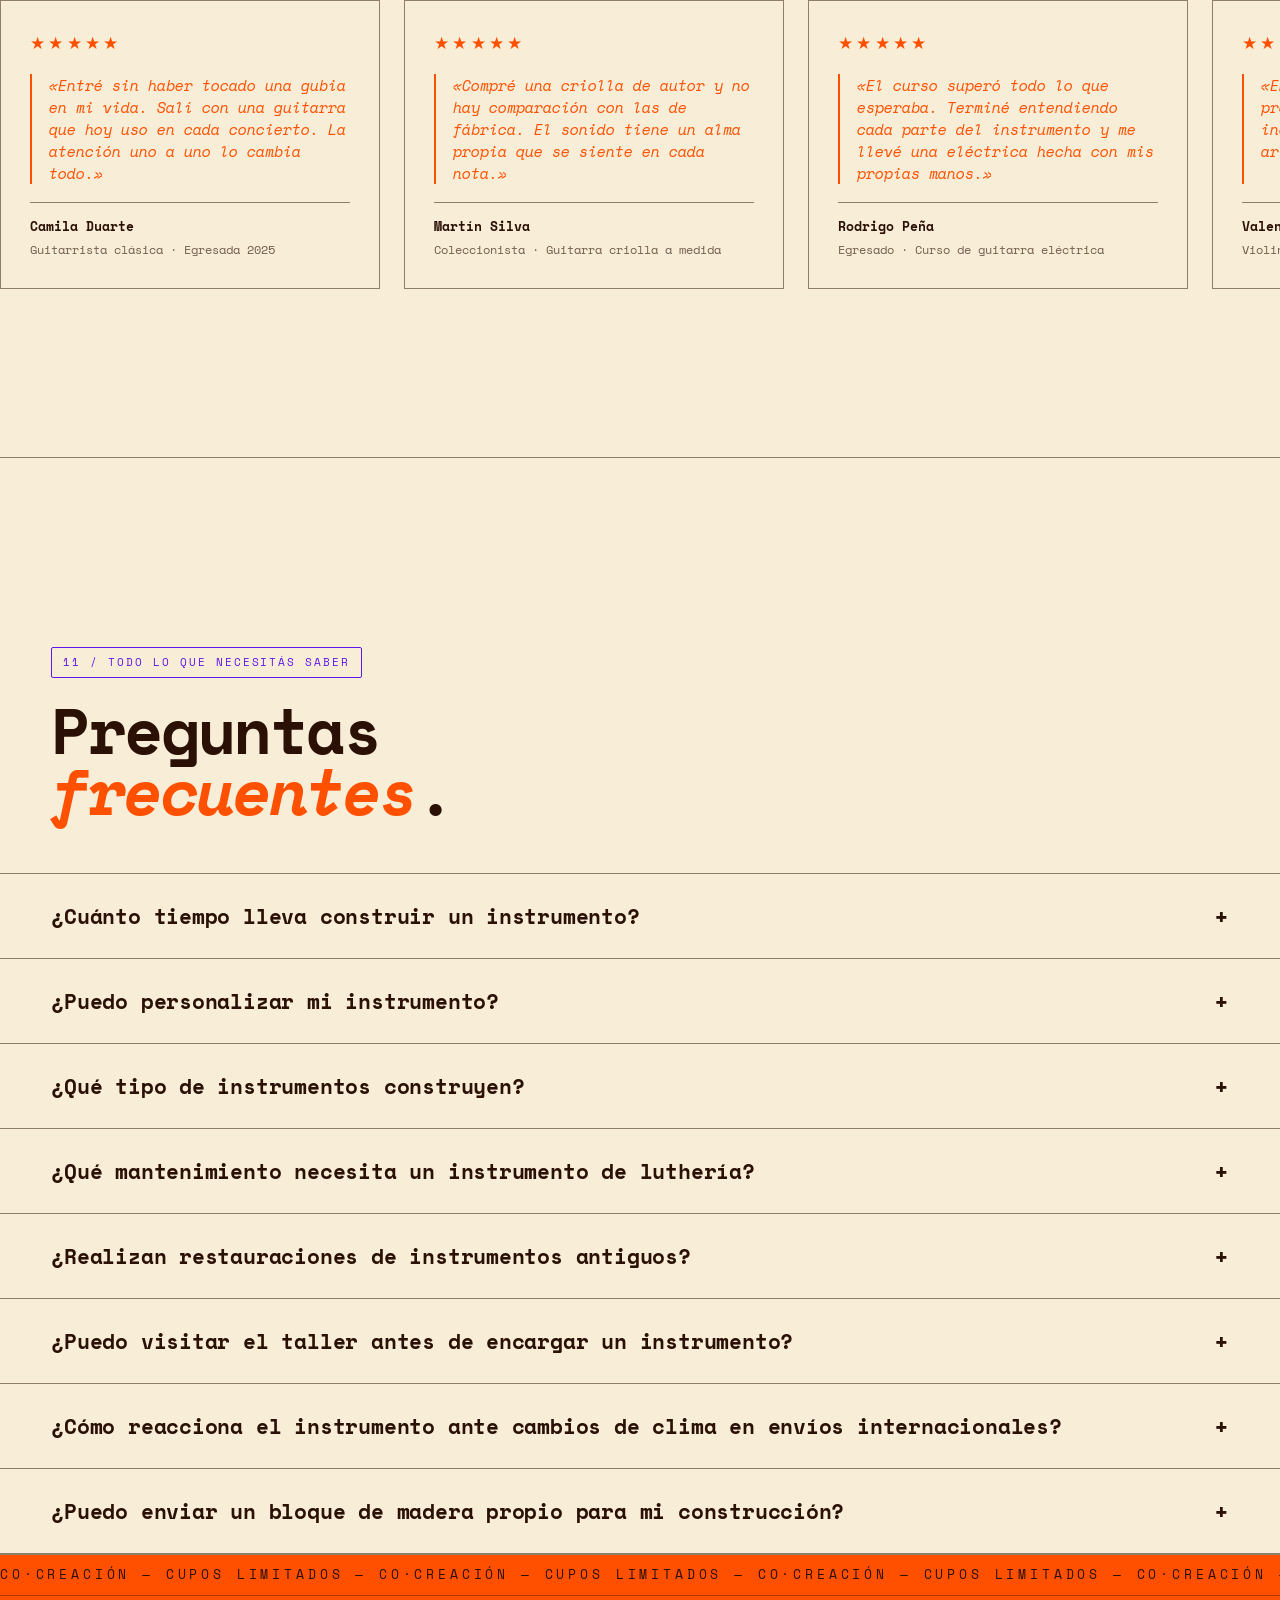
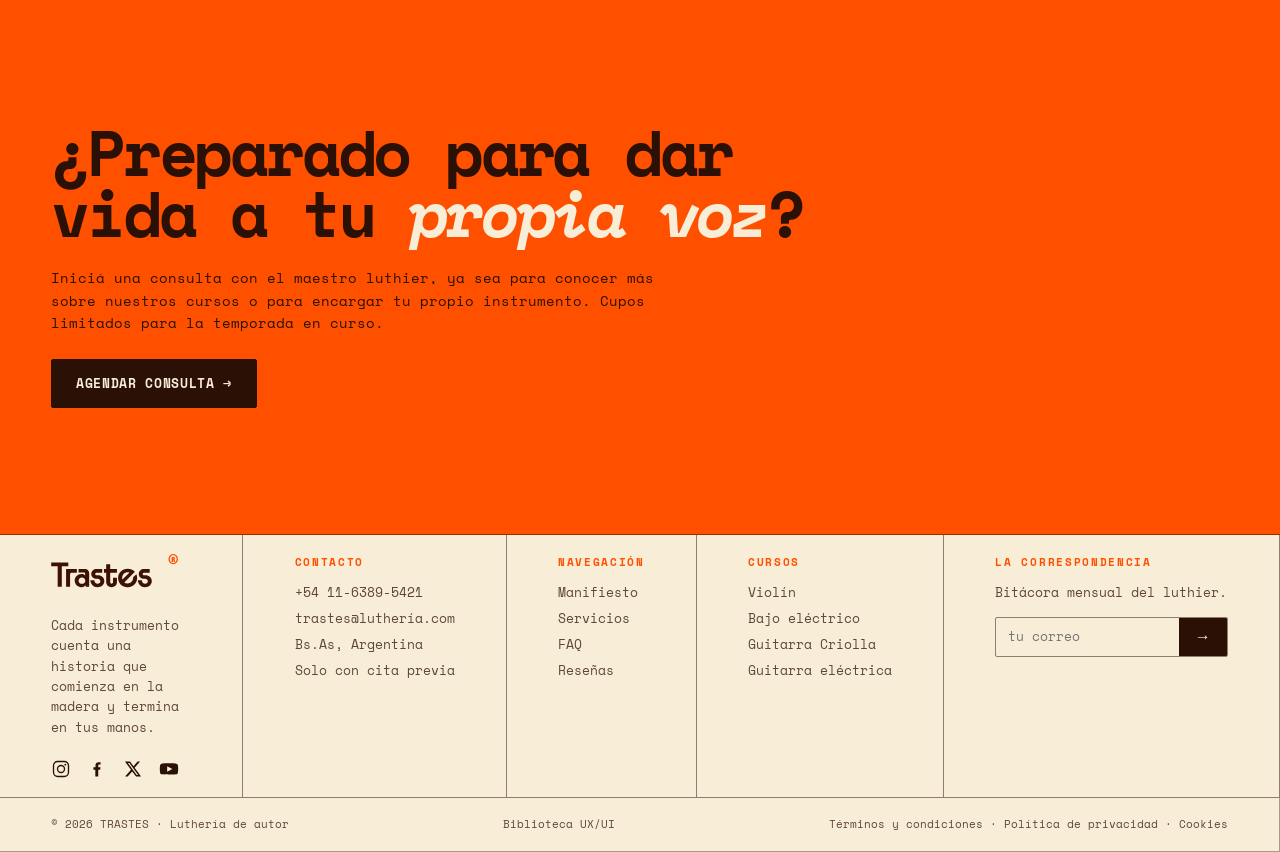
==== commit c6909dcc: "Actualizacion 13-07 3" ====
--- a/index.html
+++ b/index.html
@@ -787,6 +787,6 @@
     <img class="lightbox__img" id="lightboxImg" src="" alt="" />
   </div>
 
-  <script src="js/main.js?v=4"></script>
+  <script src="js/main.js?v=5"></script>
 </body>
 </html>
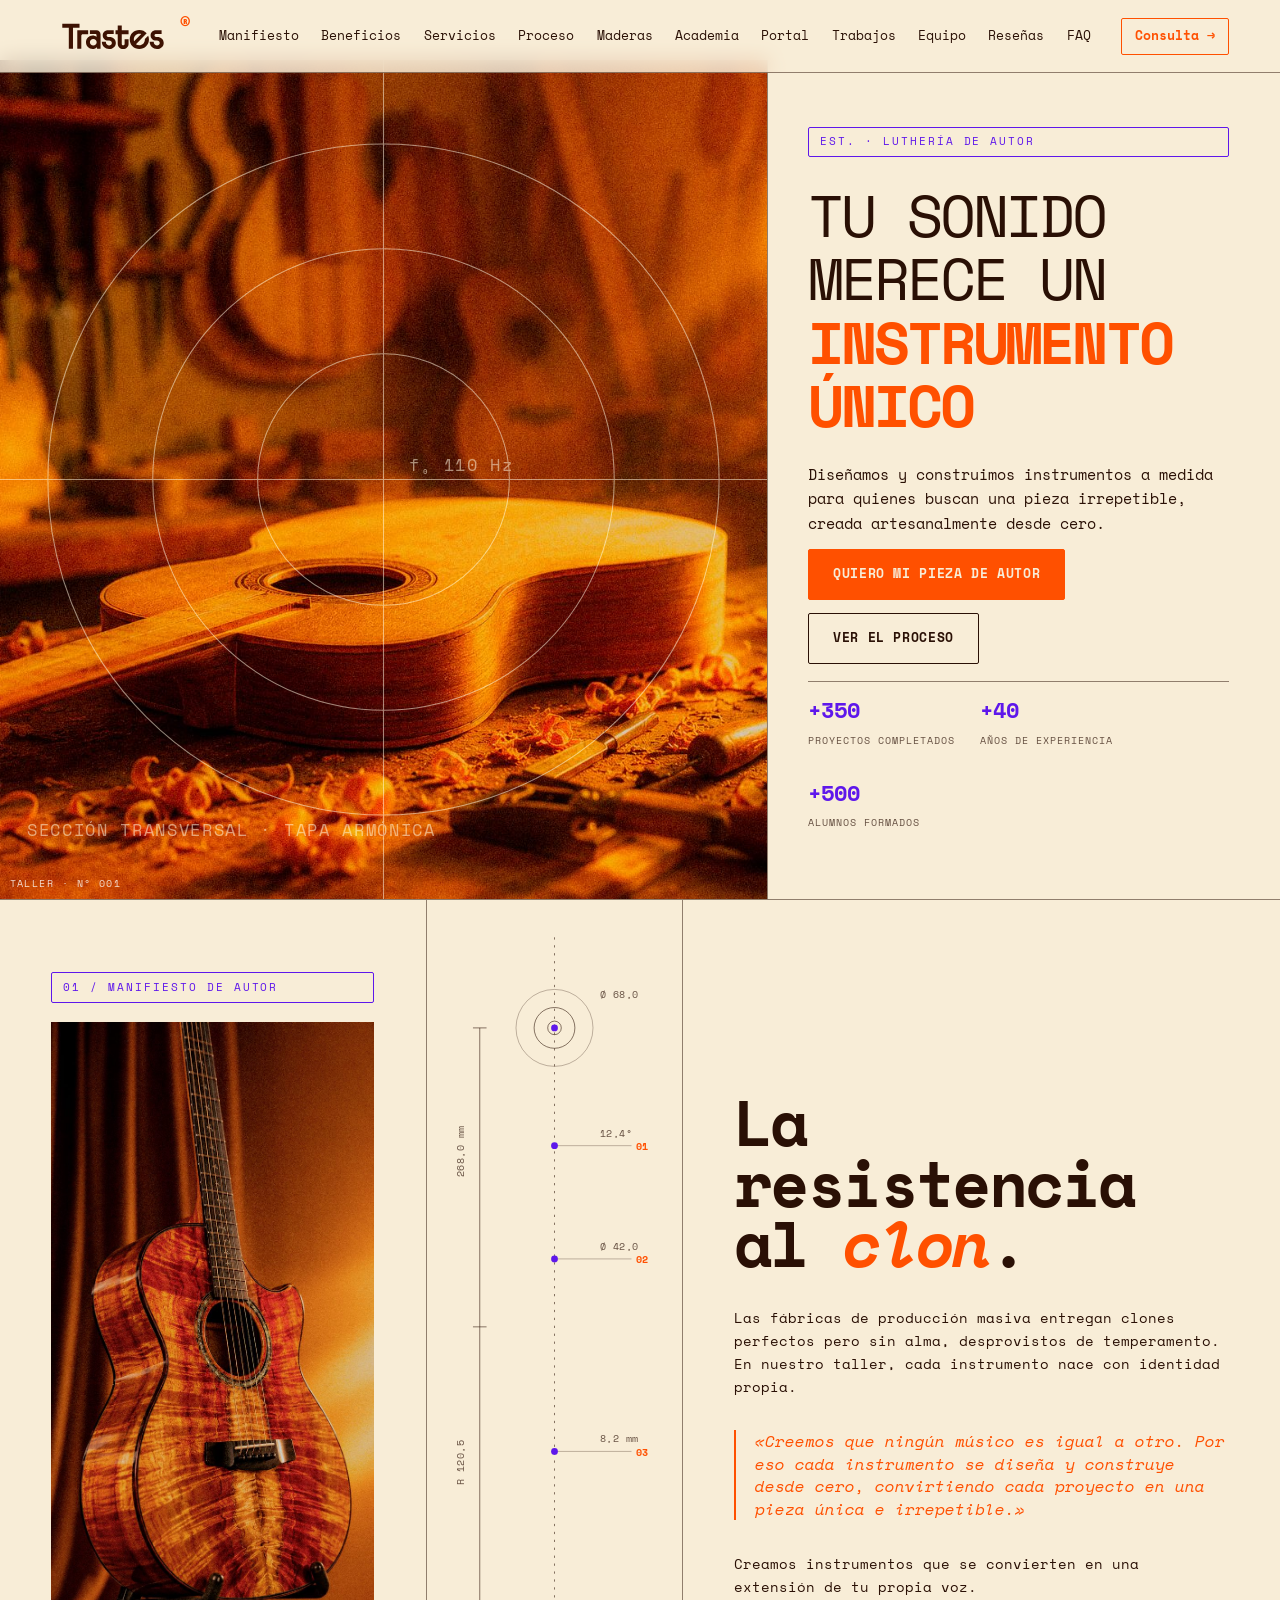
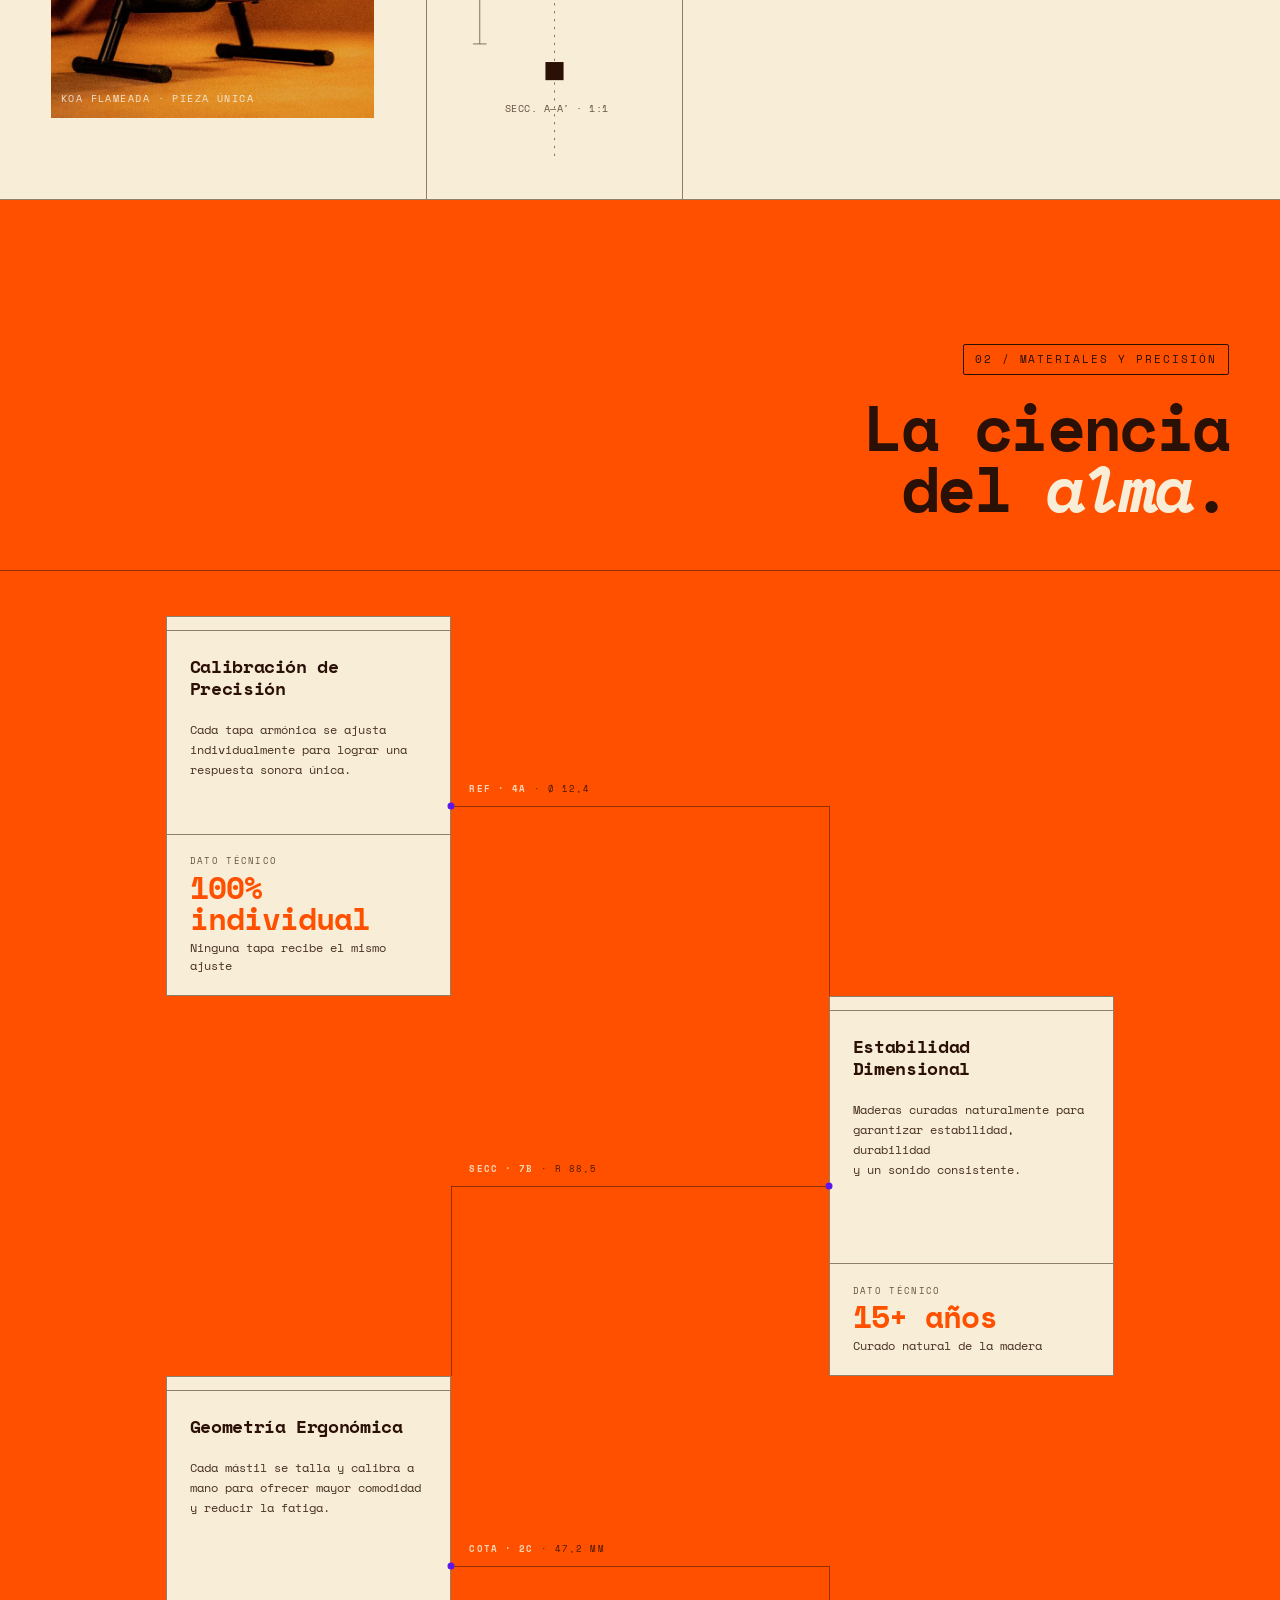
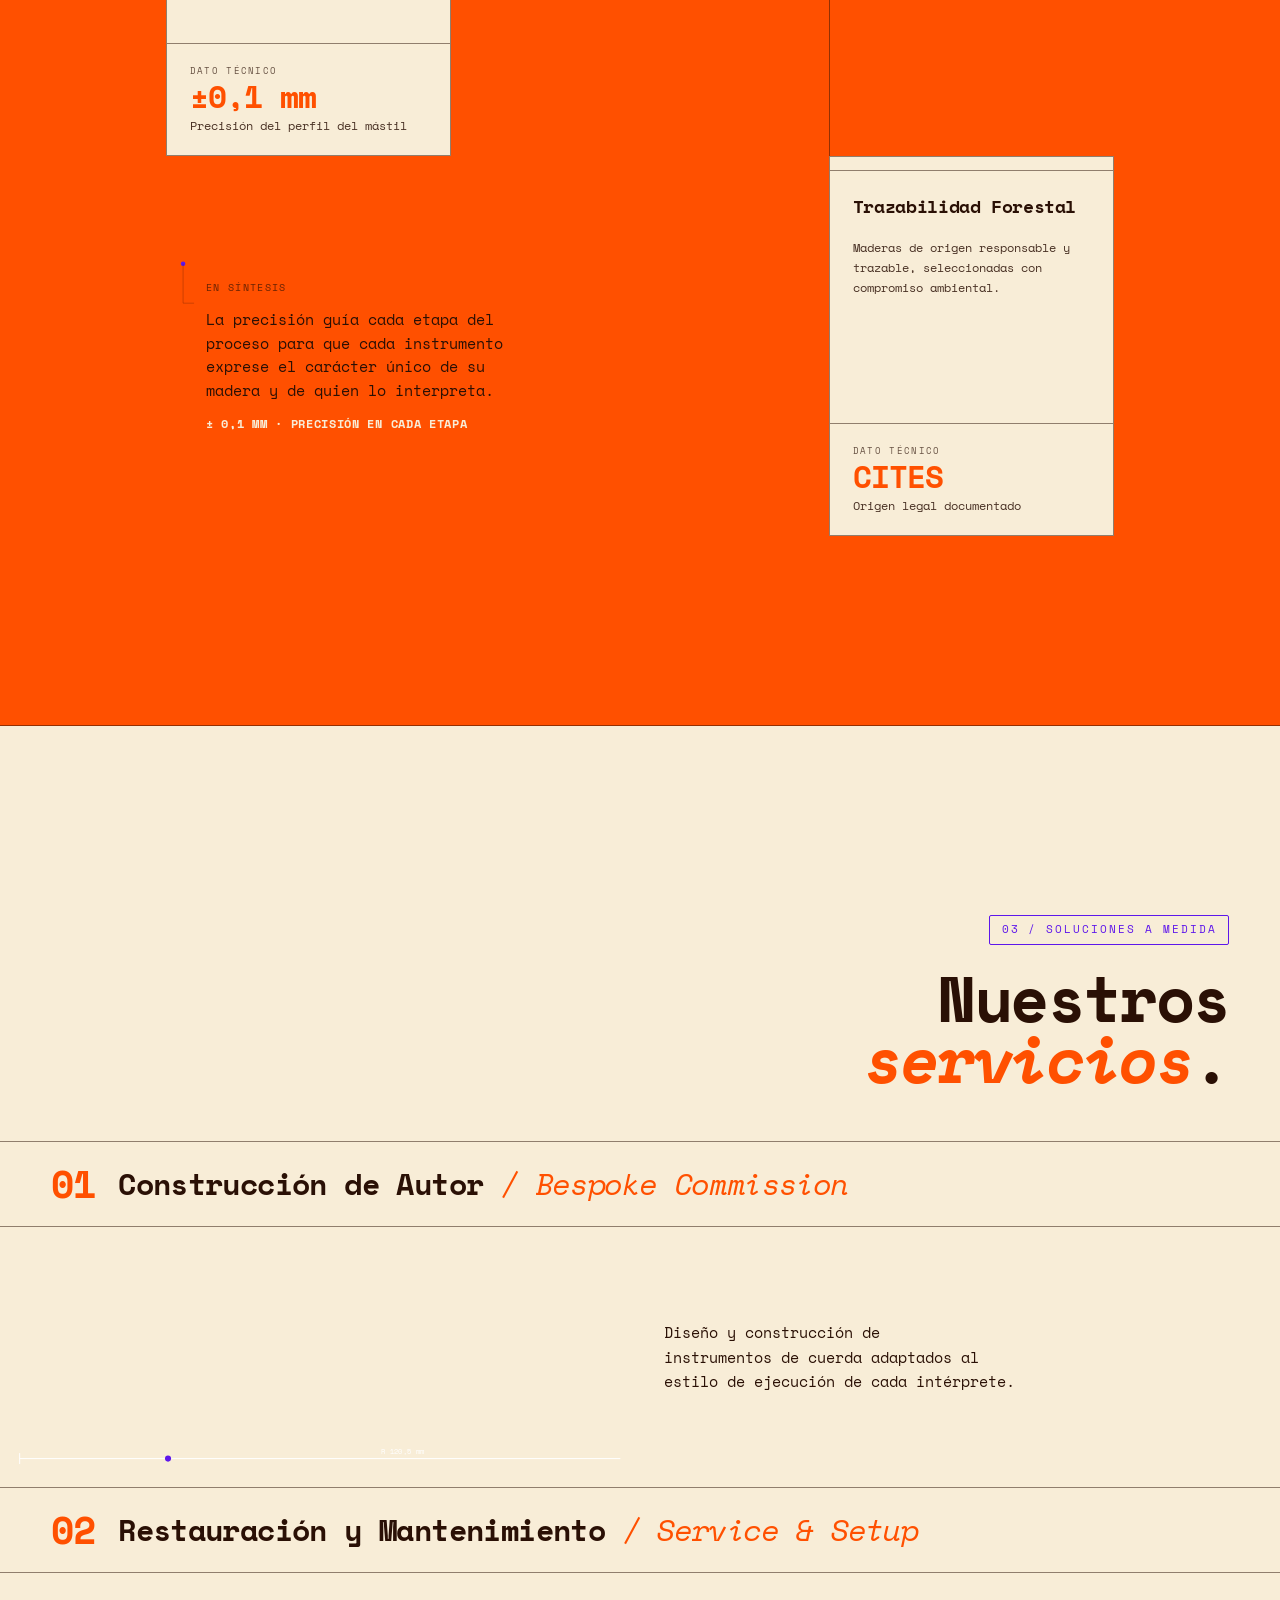
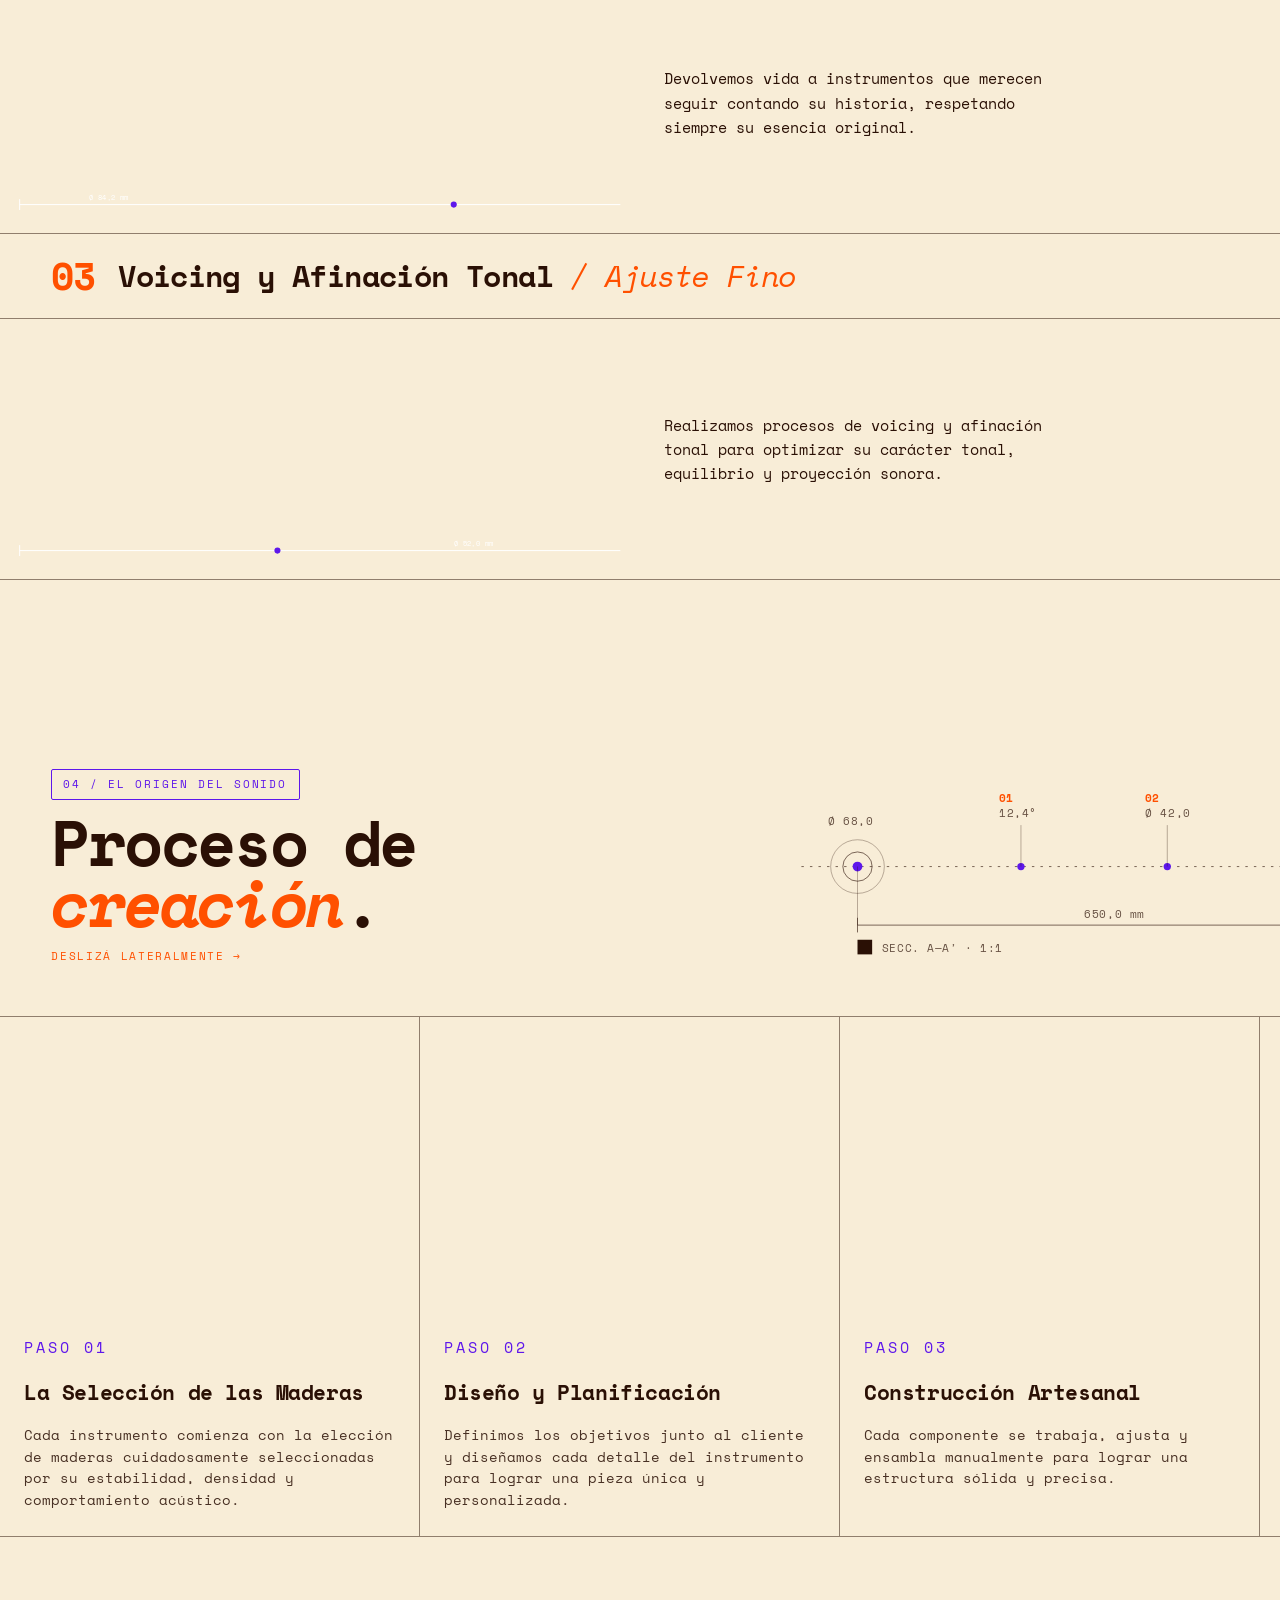
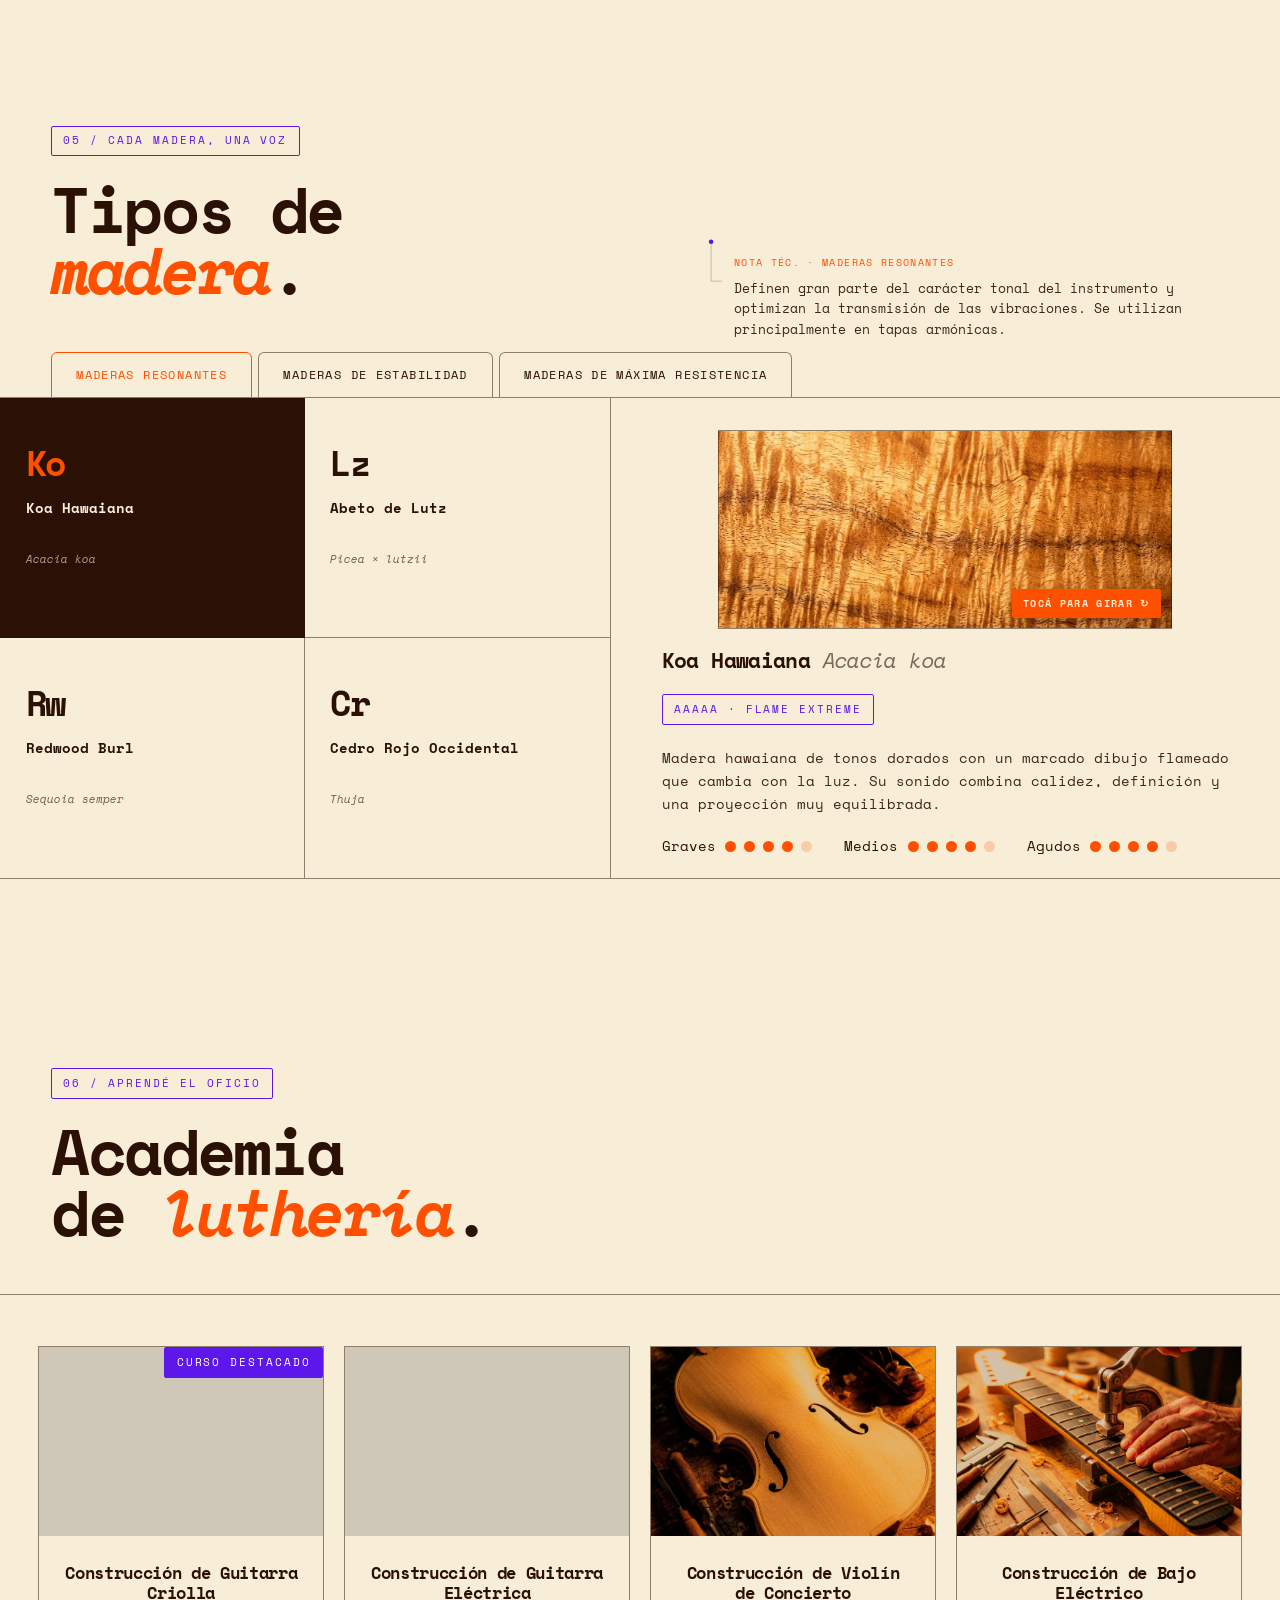
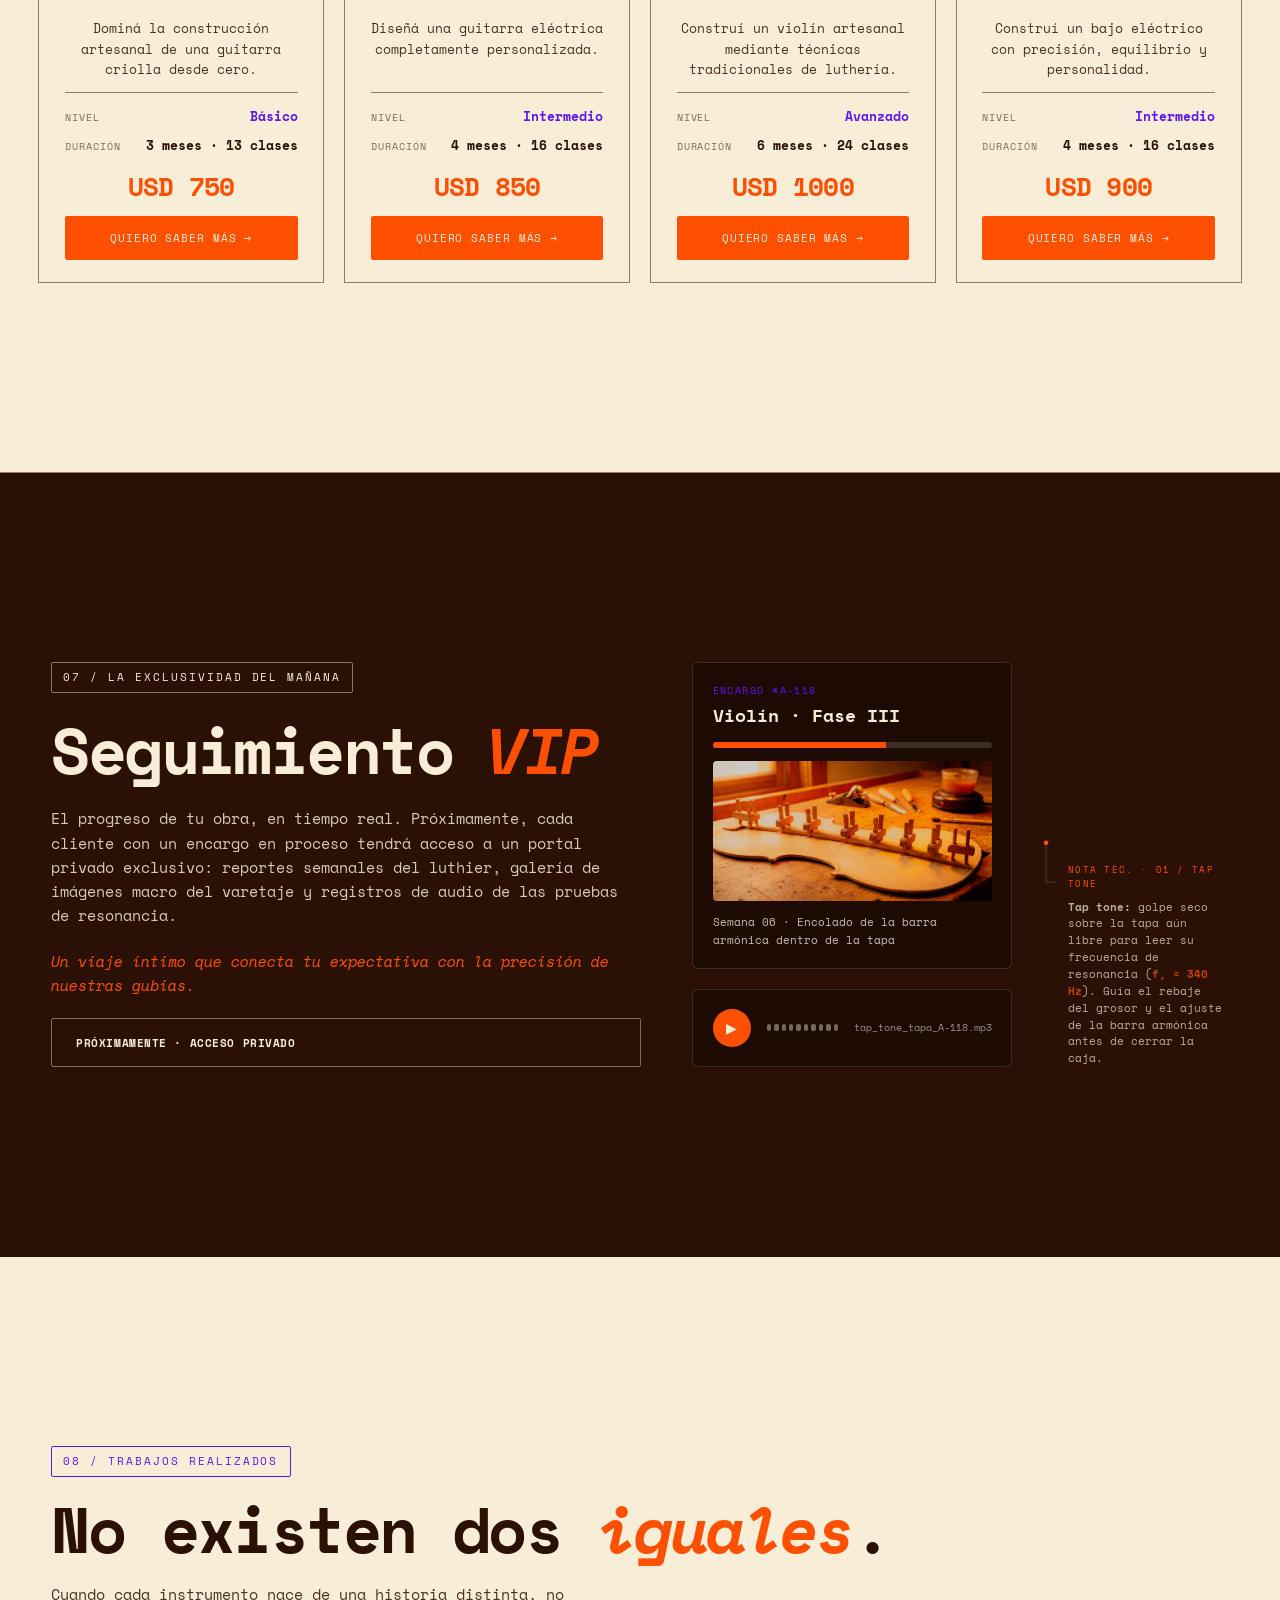
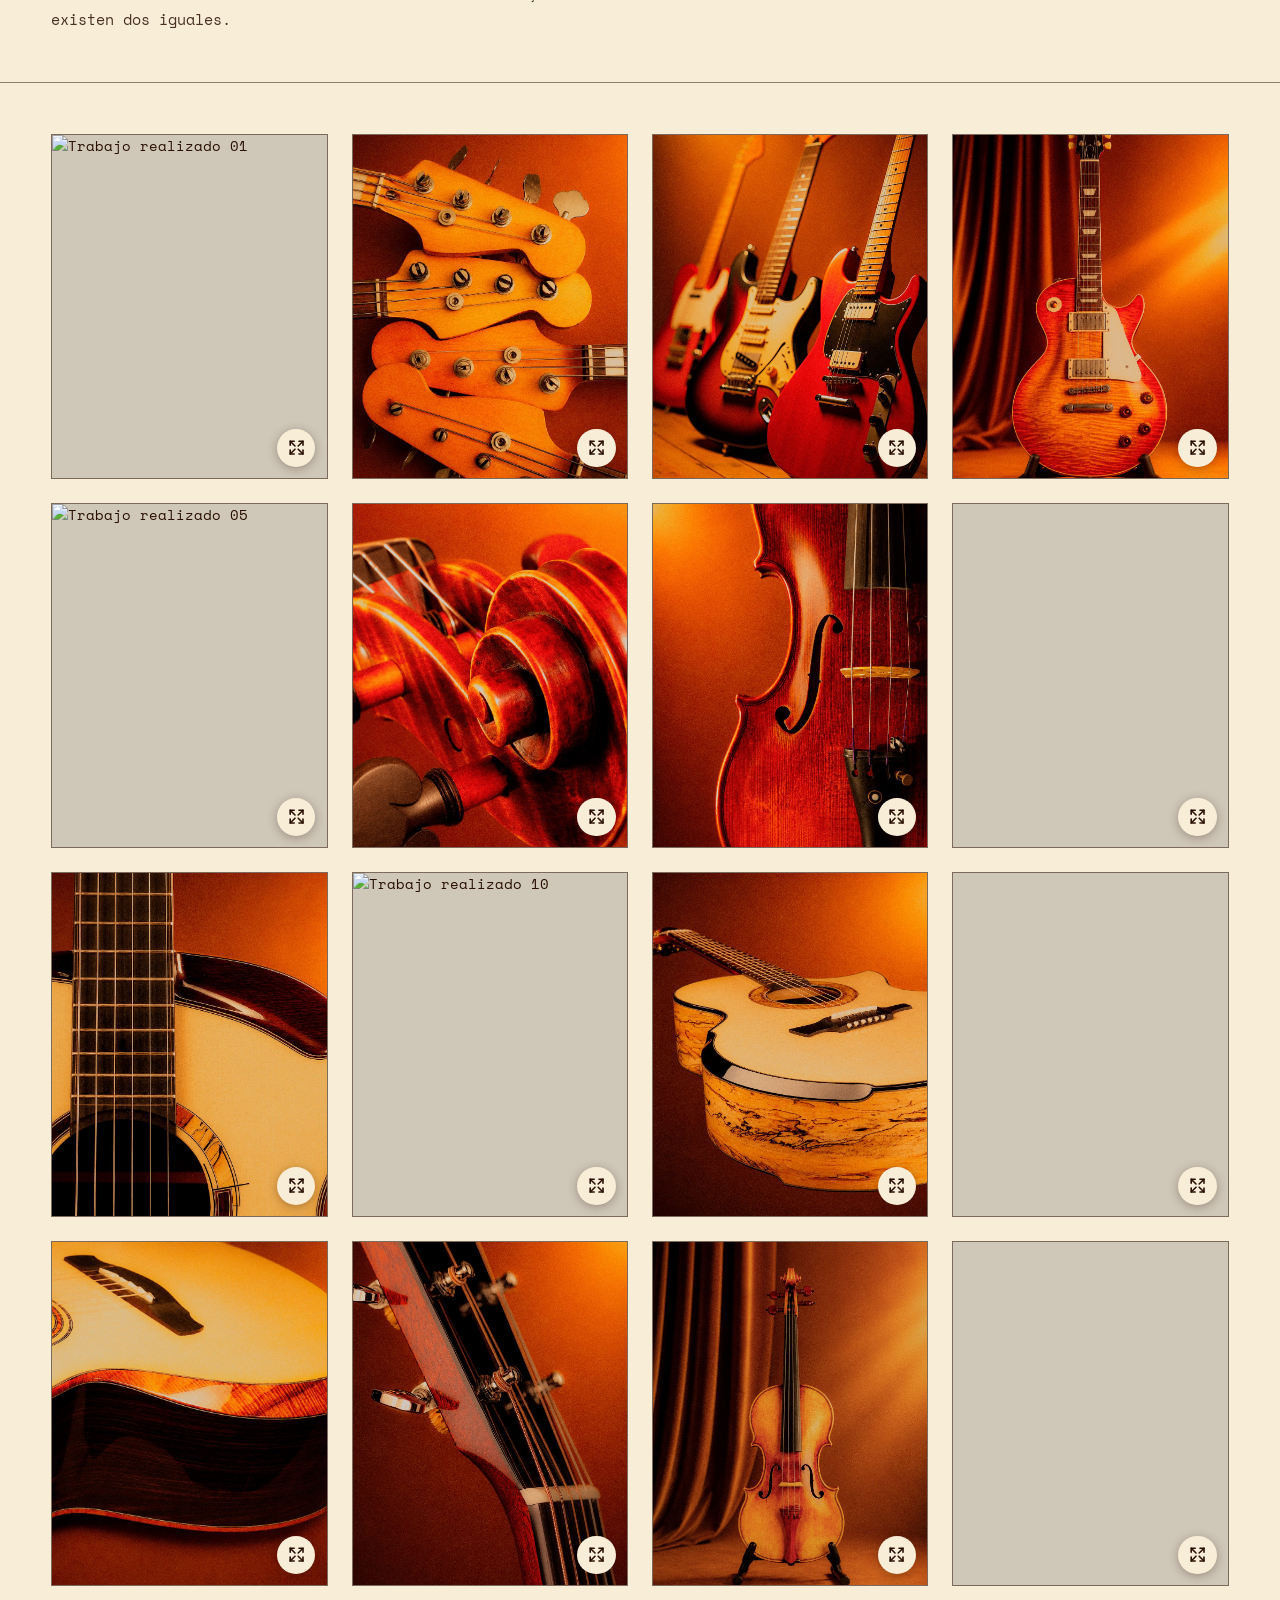
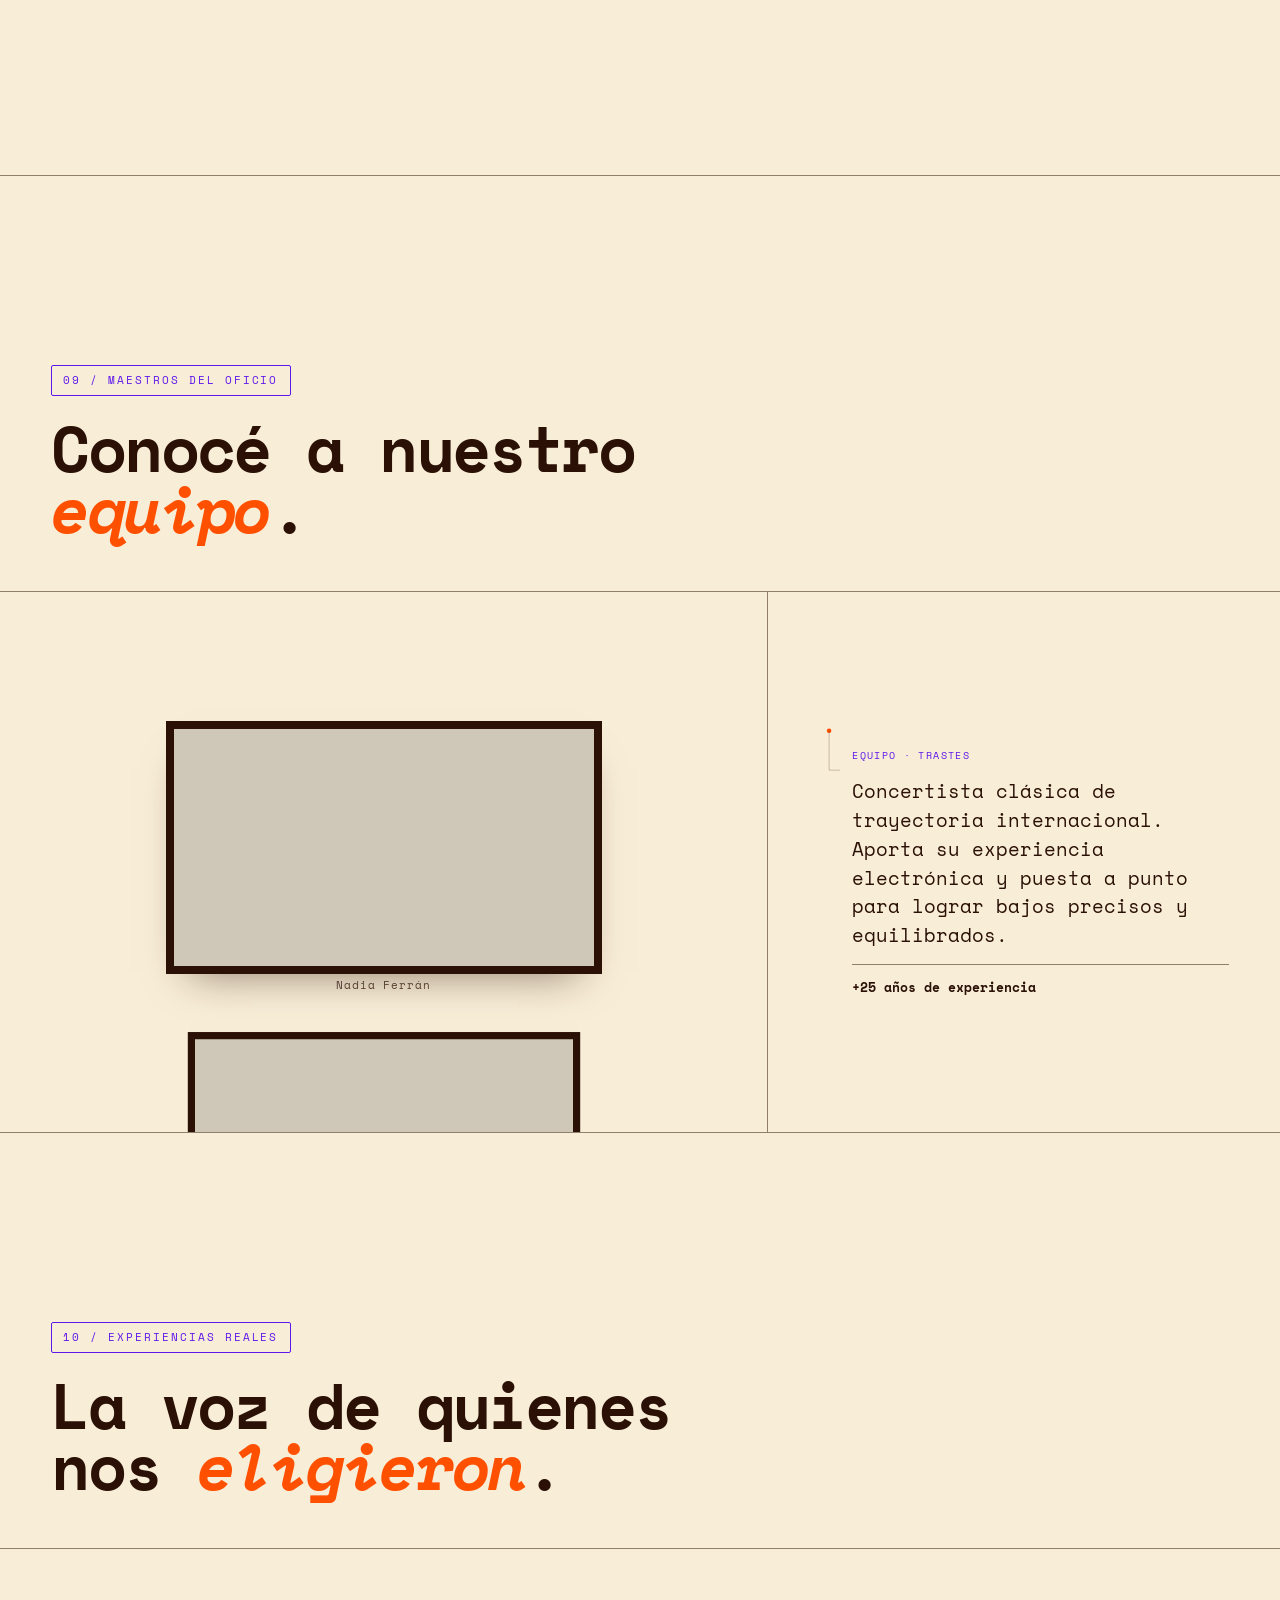
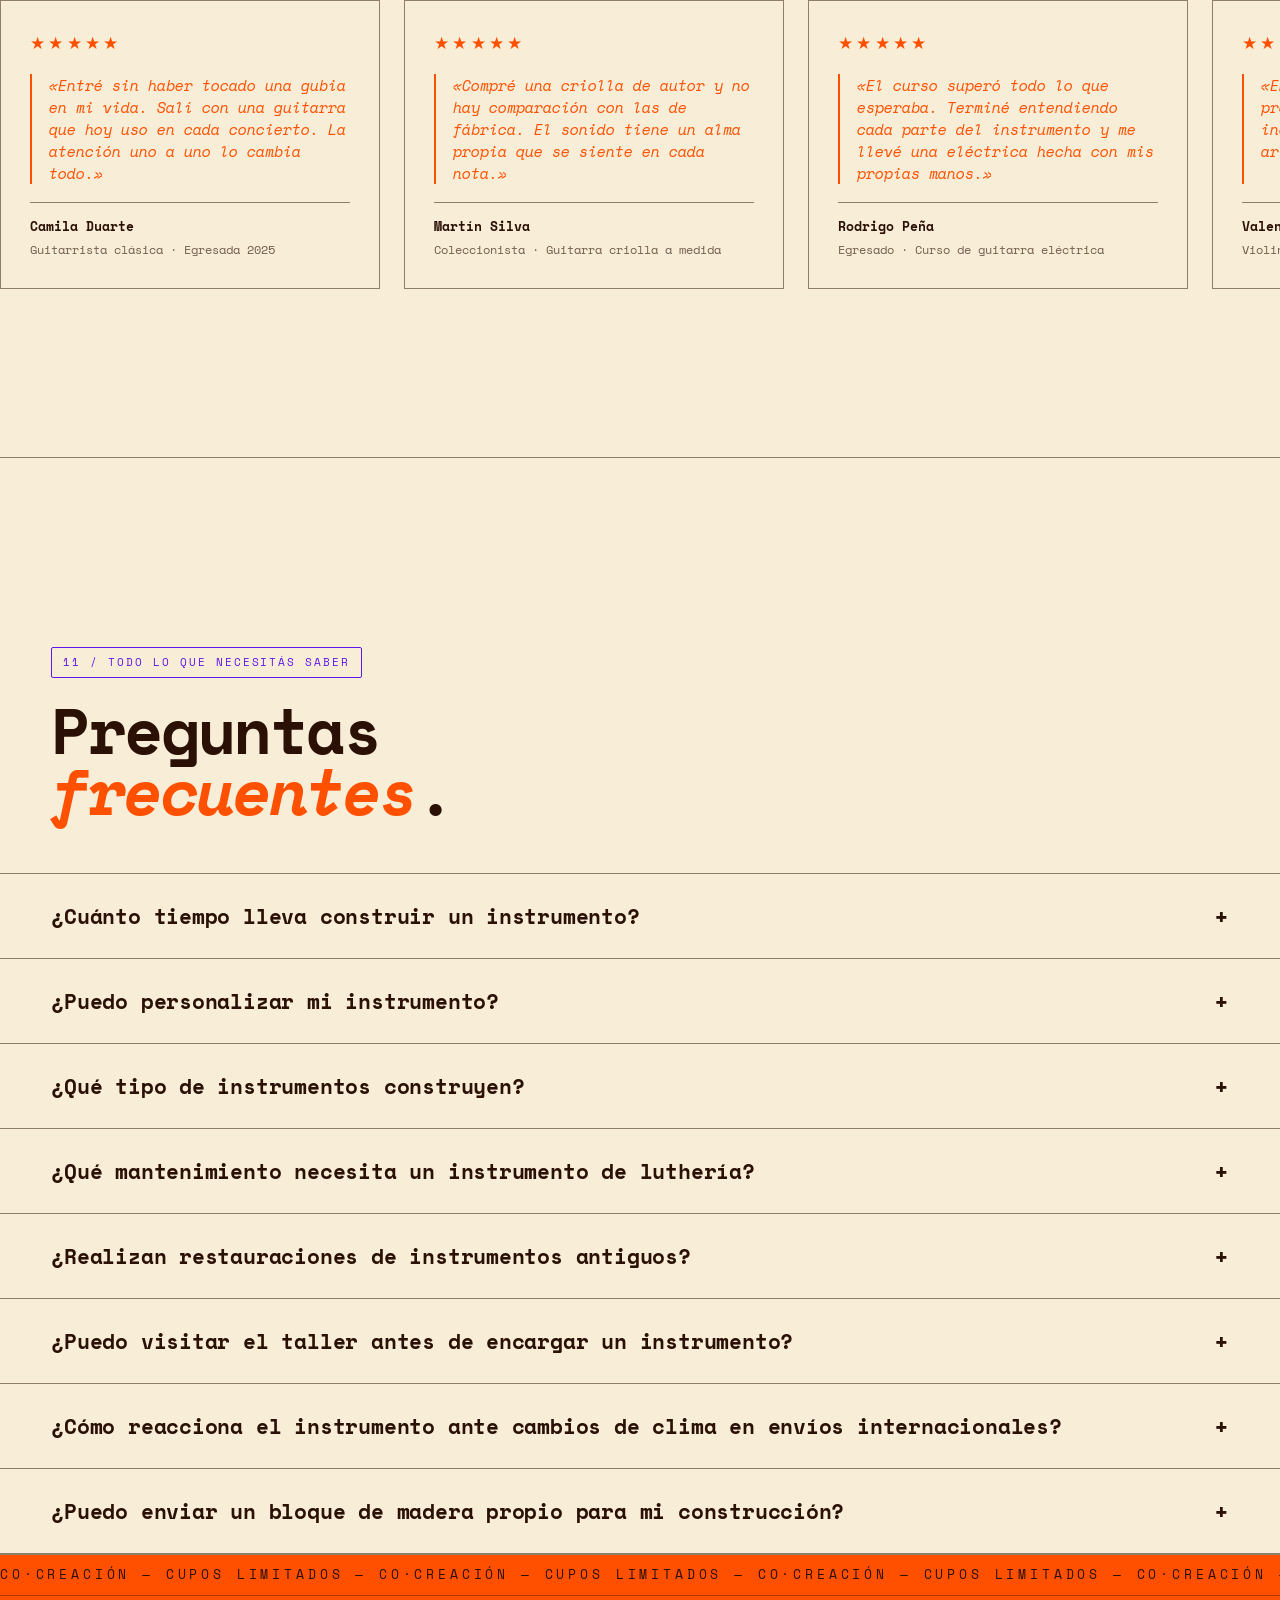
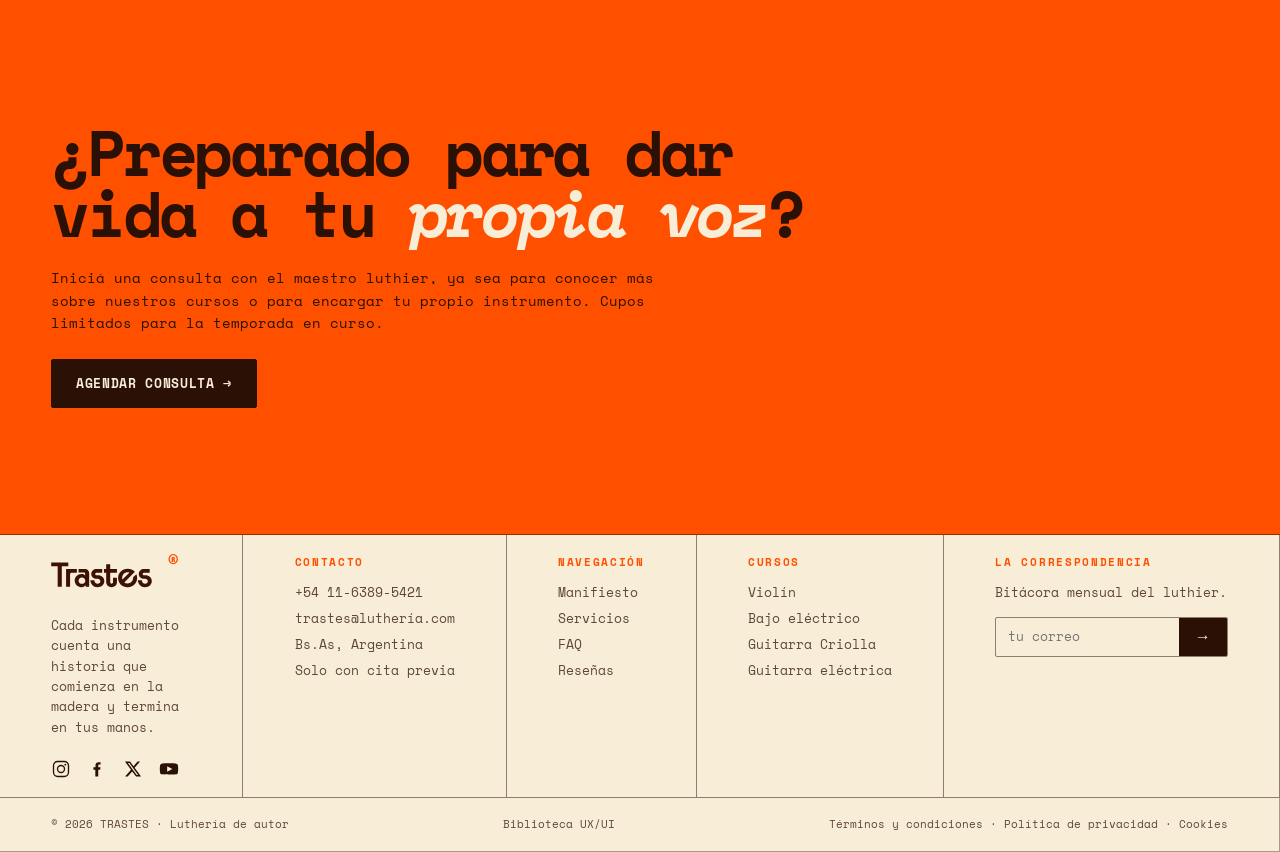
==== commit 7bef1a77: "Actualizacion 13-07 4" ====
--- a/index.html
+++ b/index.html
@@ -787,6 +787,6 @@
     <img class="lightbox__img" id="lightboxImg" src="" alt="" />
   </div>
 
-  <script src="js/main.js?v=5"></script>
+  <script src="js/main.js?v=6"></script>
 </body>
 </html>
